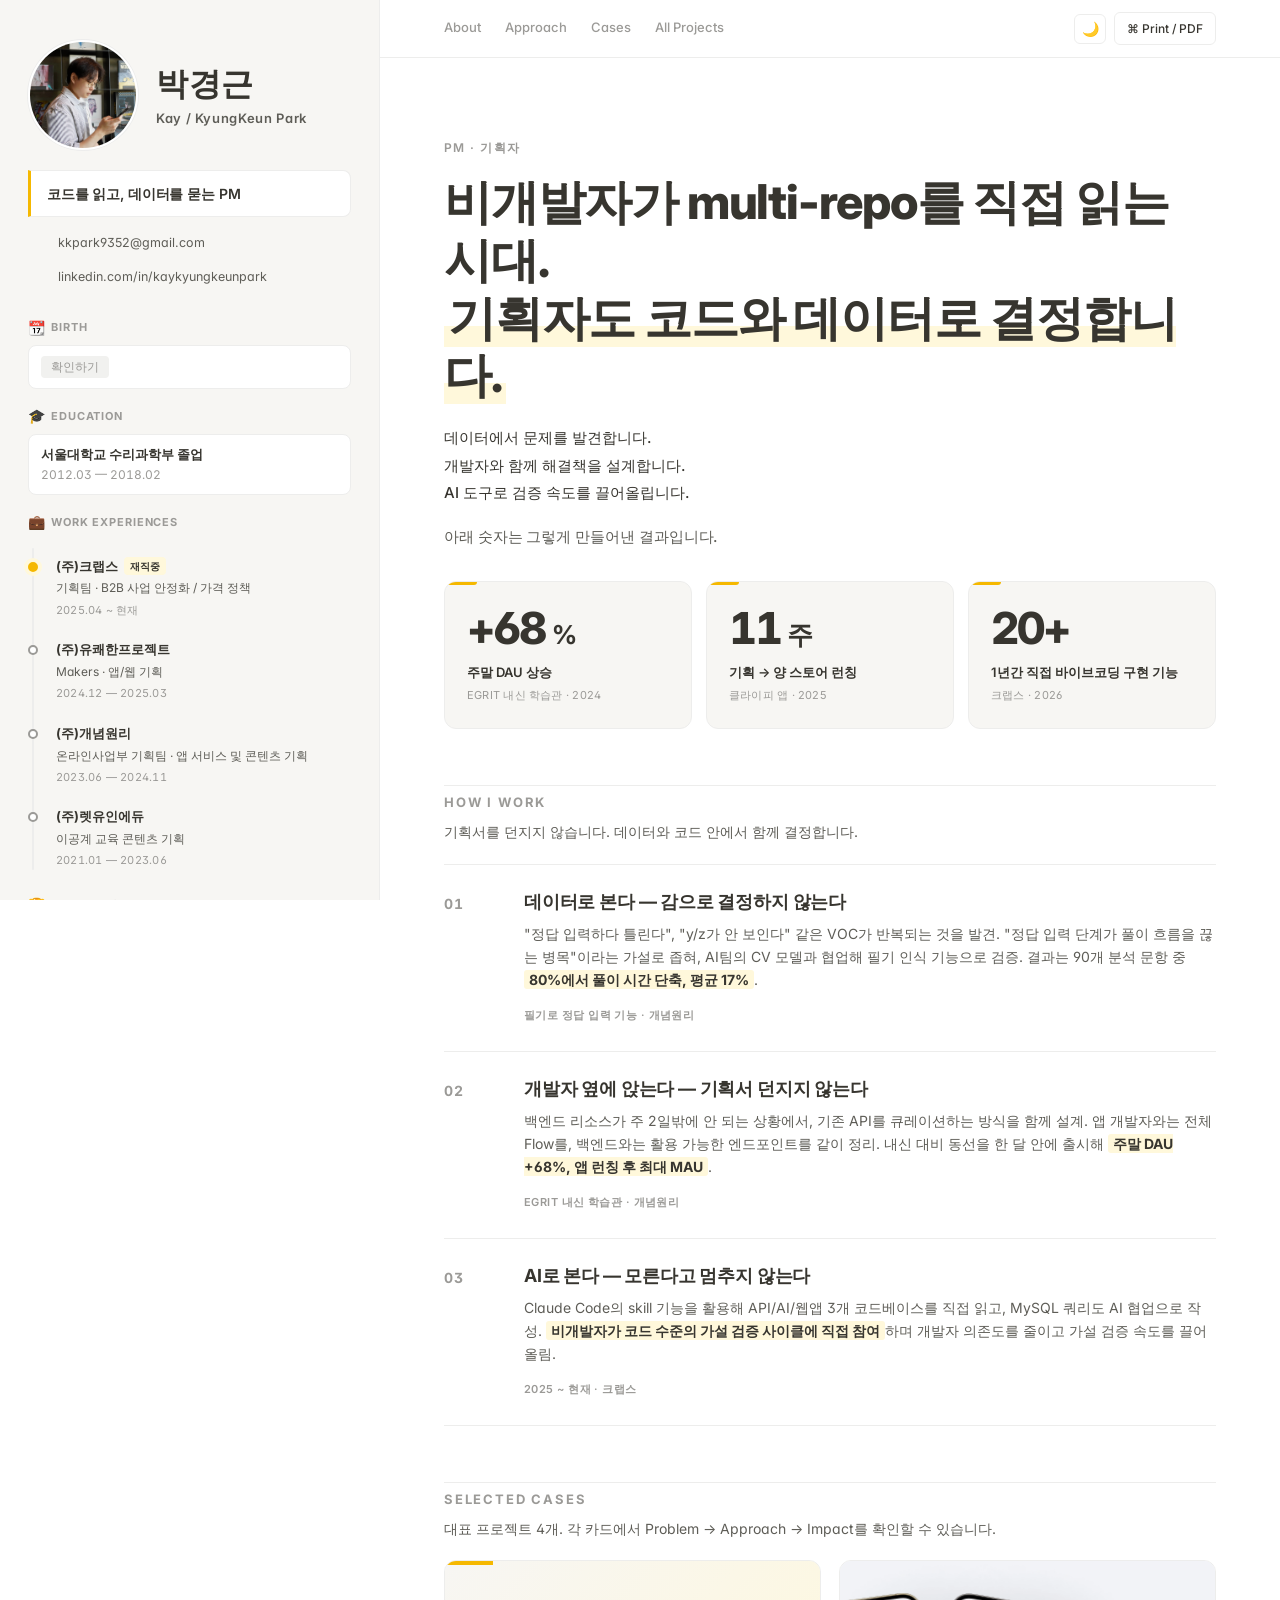
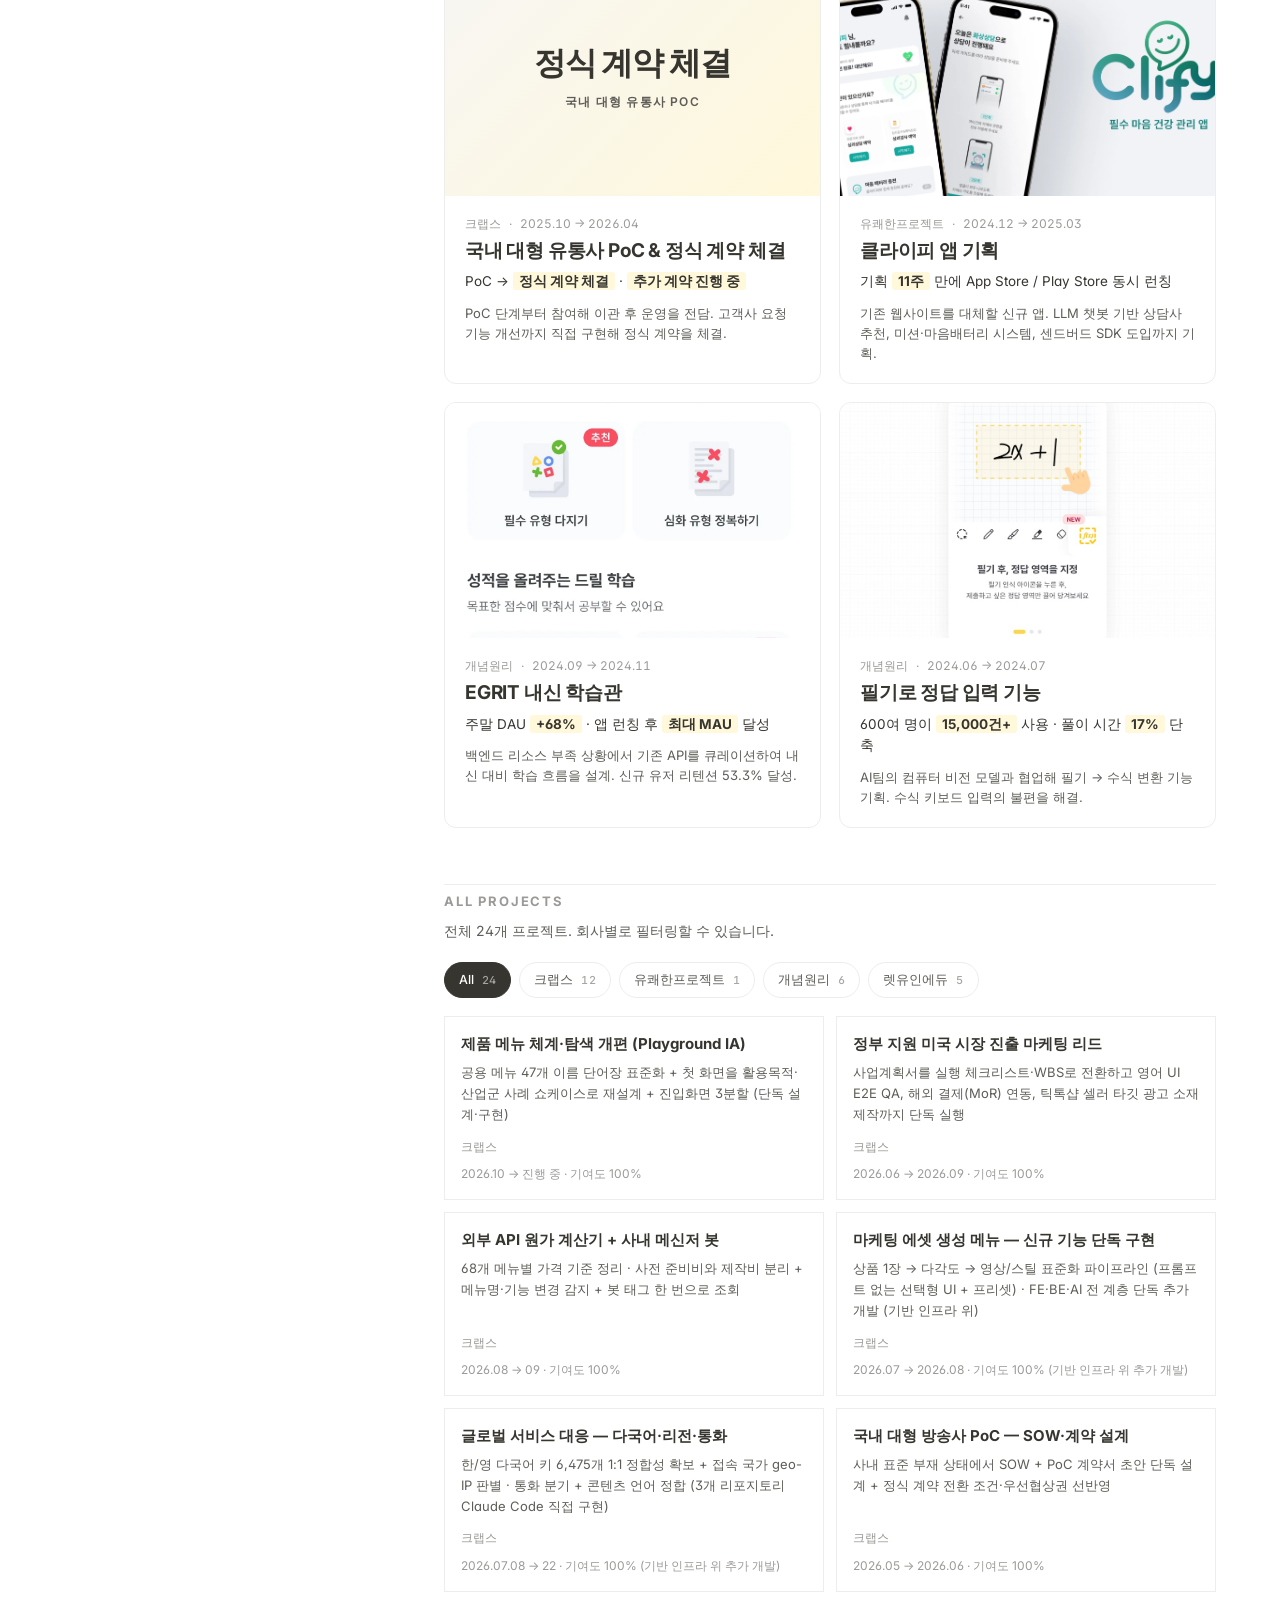
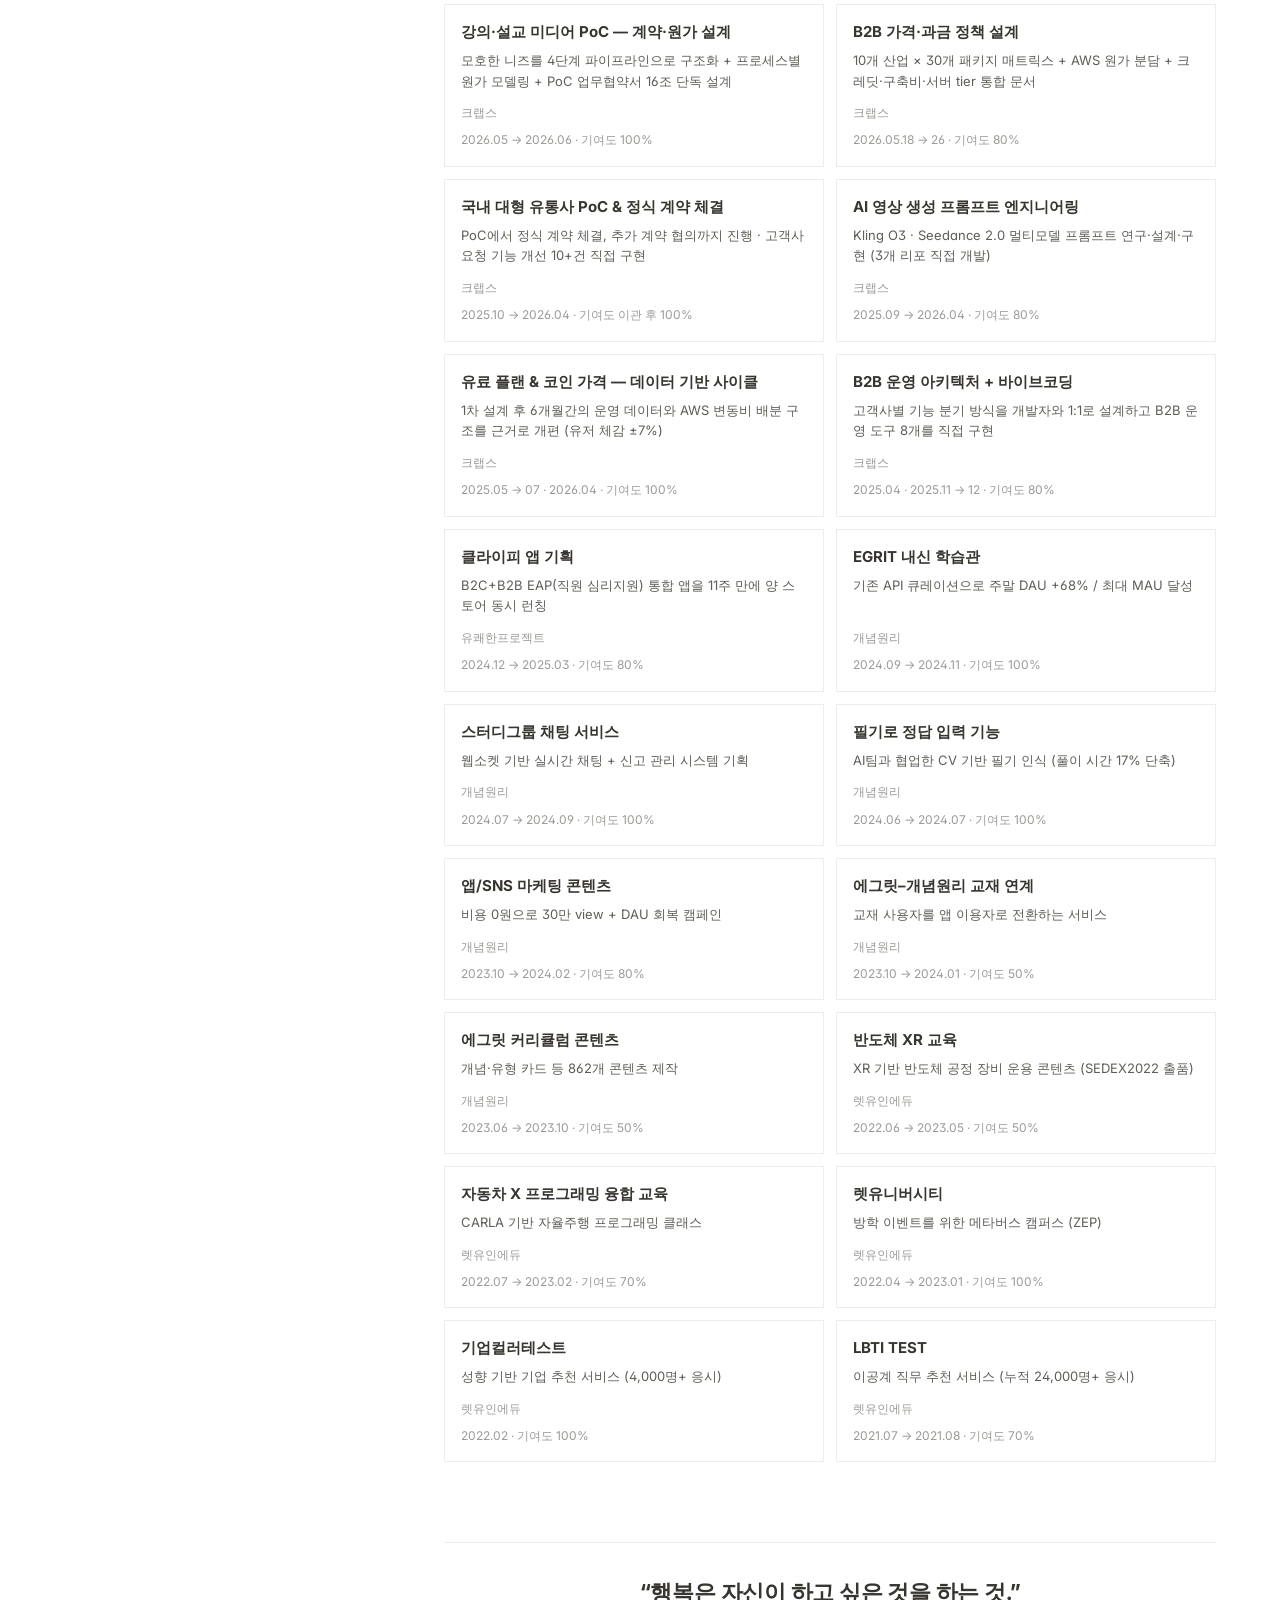
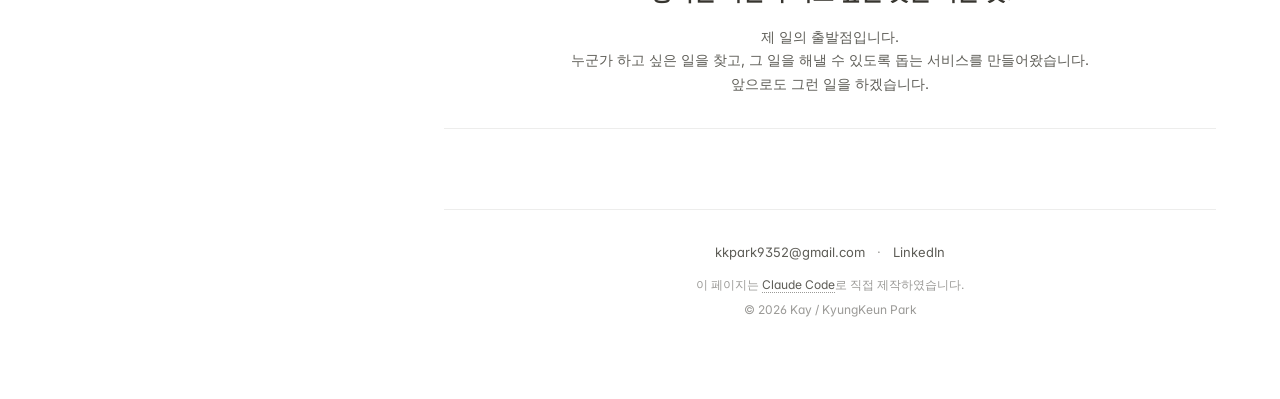
==== index.html @ f387b6b0 "fix(retail-poc): update user manuals count to 5 (add STC and prompt video generation) Co-Authored-By" ====
<!DOCTYPE html>
<html lang="ko">
<head>
  <meta charset="UTF-8">
  <meta name="viewport" content="width=device-width, initial-scale=1.0">
  <link rel="icon" type="image/png" sizes="32x32" href="assets/favicon-32.png">
  <link rel="apple-touch-icon" sizes="180x180" href="assets/favicon-180.png">
  <title>박경근 | Kay / KyungKeun Park</title>
  <meta name="description" content="행복을 기획하는 박경근의 포트폴리오">
  <meta name="robots" content="noindex, nofollow">
  <link rel="stylesheet" href="styles.css">
</head>
<body>
  <div class="layout">
    <aside class="sidebar">
      <div class="sidebar-inner">
        <div class="identity">
          <div class="profile-photo">
            <img src="assets/profile.jpeg" alt="박경근">
          </div>
          <h1 class="title">
            박경근
            <span class="en">Kay / KyungKeun Park</span>
          </h1>
        </div>

        <div class="tagline">코드를 읽고, 데이터를 묻는 PM</div>

        <div class="contact-list">
          <a href="mailto:kkpark9352@gmail.com" class="contact-item">
            <img src="https://api.iconify.design/logos/google-gmail.svg" alt="" class="contact-icon">
            <span>kkpark9352@gmail.com</span>
          </a>
          <a href="https://www.linkedin.com/in/kaykyungkeunpark/" target="_blank" rel="noopener" class="contact-item">
            <img src="https://api.iconify.design/logos/linkedin-icon.svg" alt="" class="contact-icon">
            <span>linkedin.com/in/kaykyungkeunpark</span>
          </a>
        </div>

        <section class="profile-card">
          <div class="profile-card-label"><span class="profile-card-icon">📆</span>Birth</div>
          <div class="profile-card-body">
            <details class="reveal">
              <summary>확인하기</summary>
              <span class="reveal-value">1993.05.02</span>
            </details>
          </div>
        </section>

        <section class="profile-card">
          <div class="profile-card-label"><span class="profile-card-icon">🎓</span>Education</div>
          <div class="profile-card-body">
            <div class="profile-line-main">서울대학교 수리과학부 졸업</div>
            <div class="profile-line-sub">2012.03 — 2018.02</div>
          </div>
        </section>

        <section class="profile-card">
          <div class="profile-card-label"><span class="profile-card-icon">💼</span>Work Experiences</div>
          <ul class="timeline">
            <li class="timeline-item is-current">
              <div class="timeline-company">(주)크랩스 <span class="badge-soft">재직중</span></div>
              <div class="timeline-role">기획팀 · B2B 사업 안정화 / 가격 정책</div>
              <div class="timeline-period">2025.04 ~ 현재</div>
            </li>
            <li class="timeline-item">
              <div class="timeline-company">(주)유쾌한프로젝트</div>
              <div class="timeline-role">Makers · 앱/웹 기획</div>
              <div class="timeline-period">2024.12 — 2025.03</div>
            </li>
            <li class="timeline-item">
              <div class="timeline-company">(주)개념원리</div>
              <div class="timeline-role">온라인사업부 기획팀 · 앱 서비스 및 콘텐츠 기획</div>
              <div class="timeline-period">2023.06 — 2024.11</div>
            </li>
            <li class="timeline-item">
              <div class="timeline-company">(주)렛유인에듀</div>
              <div class="timeline-role">이공계 교육 콘텐츠 기획</div>
              <div class="timeline-period">2021.01 — 2023.06</div>
            </li>
          </ul>
        </section>

        <section class="profile-card" id="key-impact">
          <div class="profile-card-label"><span class="profile-card-icon">🏆</span>Key Impact</div>
          <div class="profile-card-body">
            <div class="impact-item">
              <div class="impact-name">국내 대형 유통사 PoC <span class="impact-period">크랩스 · 2025.10–2026.04</span></div>
              <div class="impact-metric">이관된 PoC를 단독 안정화, <strong>정식 계약 체결</strong></div>
            </div>
            <div class="impact-item">
              <div class="impact-name">클라이피 앱 <span class="impact-period">유쾌한프로젝트 · 2024.12–2025.03</span></div>
              <div class="impact-metric">기획 <strong>11주</strong> 만에 App Store / Play Store 동시 런칭 (LLM 챗봇 기획 포함)</div>
            </div>
            <div class="impact-item">
              <div class="impact-name">EGRIT 내신 학습관 <span class="impact-period">개념원리 · 2024.09–11</span></div>
              <div class="impact-metric">주말 DAU <strong>+68%</strong> · 앱 런칭 후 <strong>최대 MAU</strong> 달성</div>
            </div>
            <div class="impact-item">
              <div class="impact-name">LBTI TEST <span class="impact-period">렛유인에듀 · 2021.07–08</span></div>
              <div class="impact-metric">이공계 직무 추천 알고리즘 설계, 누적 <strong>24,000명+</strong> 응시</div>
            </div>
          </div>
        </section>

        <div class="profile-card-label" id="skills" style="margin-top: 24px;"><span class="profile-card-icon">🛠️</span>Skills</div>

        <div class="abilities-group">
          <div class="abilities-group-title">AI Tools</div>
          <div class="ability-row">
            <div class="ability-name"><span class="ability-logo-pair"><img src="https://cdn.simpleicons.org/claude" class="ability-logo" alt=""><img src="https://api.iconify.design/logos/openai-icon.svg" class="ability-logo" alt=""></span><span>Claude Code<br>Codex</span></div>
            <div class="ability-bar"><div class="ability-bar-fill" style="width: 75%;"></div></div><span class="ability-bar-pct">Proficient</span>
            <div class="ability-desc">프론트·백엔드·AI 3개 리포를 직접 다루며, 20+ 기능을 코드 리뷰 워크플로우로 바이브코딩 구현한 경험. 기획-검토 워크플로우로 개발자와 코드 리뷰 수준의 협업이 가능한 수준</div>
          </div>
        </div>

        <div class="abilities-group">
          <div class="abilities-group-title">Data Analysis</div>
          <div class="ability-row">
            <div class="ability-name"><img src="https://cdn.simpleicons.org/mysql" class="ability-logo" alt="">MySQL</div>
            <div class="ability-bar"><div class="ability-bar-fill" style="width: 75%;"></div></div><span class="ability-bar-pct">Proficient</span>
            <div class="ability-desc">DB 구조를 파악하고 AI 협업을 활용해 join·서브쿼리·집계 등 복잡한 쿼리도 직접 작성하여, 원하는 고객 데이터를 자유롭게 추출하고 가설을 검증할 수 있는 수준 (스키마 설계는 개발자와 협업)</div>
          </div>
          <div class="ability-row">
            <div class="ability-name"><img src="https://api.iconify.design/logos/amplitude-icon.svg" class="ability-logo" alt="">Amplitude</div>
            <div class="ability-bar"><div class="ability-bar-fill" style="width: 75%;"></div></div><span class="ability-bar-pct">Proficient</span>
            <div class="ability-desc">주어진 이벤트 리스트를 활용하여 원하는 데이터를 확인하고, 인사이트를 얻을 수 있는 수준</div>
          </div>
        </div>

        <div class="abilities-group">
          <div class="abilities-group-title">Productivity Tools</div>
          <div class="ability-row">
            <div class="ability-name"><img src="https://api.iconify.design/logos/slack-icon.svg" class="ability-logo" alt="">Slack</div>
            <div class="ability-bar"><div class="ability-bar-fill" style="width: 100%;"></div></div><span class="ability-bar-pct">Expert</span>
            <div class="ability-desc">채널 운영은 물론 n8n을 활용해 자동화 봇을 직접 제작하고, Slack 워크플로와 리스트 기능으로 개발 일정 관리 칸반을 구축해 실제 팀에서 운영한 경험이 있는 수준</div>
          </div>
          <div class="ability-row">
            <div class="ability-name"><img src="https://cdn.simpleicons.org/notion" class="ability-logo" alt="">Notion</div>
            <div class="ability-bar"><div class="ability-bar-fill" style="width: 100%;"></div></div><span class="ability-bar-pct">Expert</span>
            <div class="ability-desc">DB와 속성을 활용하여 업무 히스토리를 정리하고, 프로젝트 진행 시 활용할 수 있는 수준</div>
          </div>
          <div class="ability-row">
            <div class="ability-name"><img src="https://cdn.simpleicons.org/figma" class="ability-logo" alt="">Figma</div>
            <div class="ability-bar"><div class="ability-bar-fill" style="width: 75%;"></div></div><span class="ability-bar-pct">Proficient</span>
            <div class="ability-desc">모바일/웹 사이즈에 맞는 프레임에 오토 레이아웃을 활용하여 각종 에셋을 개발이 가능한 형태로 배치할 수 있는 수준</div>
          </div>
          <div class="ability-row">
            <div class="ability-name"><img src="https://cdn.simpleicons.org/airtable" class="ability-logo" alt="">Airtable</div>
            <div class="ability-bar"><div class="ability-bar-fill" style="width: 50%;"></div></div><span class="ability-bar-pct">Familiar</span>
            <div class="ability-desc">목적에 맞춰 Base와 Table을 생성하고 Link와 Lookup을 적절히 활용하여 협업 대상자에게 적합한 형태의 View를 구성할 수 있는 수준</div>
          </div>
          <div class="ability-row">
            <div class="ability-name"><img src="https://cdn.simpleicons.org/jira" class="ability-logo" alt="">Jira</div>
            <div class="ability-bar"><div class="ability-bar-fill" style="width: 75%;"></div></div><span class="ability-bar-pct">Proficient</span>
            <div class="ability-desc">JQL로 원하는 티켓 리스트와 보드를 구성하고, 우선순위·상태·담당자 관리로 팀 업무 흐름을 운영할 수 있는 수준</div>
          </div>
        </div>

      </div>
    </aside>

    <main class="main">
      <nav class="anchor-nav">
        <div class="anchor-nav-inner">
          <div class="anchor-nav-links">
            <a href="#about">About</a>
            <a href="#approach">Approach</a>
            <a href="#works">Cases</a>
            <a href="#all-projects">All Projects</a>
          </div>
          <div class="anchor-nav-actions">
            <button class="icon-button" id="theme-toggle" type="button" aria-label="다크모드 토글" title="테마 전환">
              <span class="theme-icon-light" aria-hidden="true">🌙</span>
              <span class="theme-icon-dark" aria-hidden="true">☀️</span>
            </button>
            <button class="pdf-button" id="pdf-trigger" type="button">
              <span aria-hidden="true">⌘</span> Print / PDF
            </button>
          </div>
        </div>
      </nav>
      <div class="container">

    <section id="about" class="hero">
      <div class="hero-eyebrow">PM · 기획자</div>
      <h1 class="hero-headline">
        비개발자가 multi-repo를 직접 읽는 시대.<br>
        <span class="hero-headline-accent">기획자도 코드와 데이터로 결정합니다.</span>
      </h1>
      <p class="hero-bio">
        데이터에서 문제를 발견합니다.<br>
        개발자와 함께 해결책을 설계합니다.<br>
        AI 도구로 검증 속도를 끌어올립니다.
      </p>
      <p class="hero-bio-coda">
        아래 숫자는 그렇게 만들어낸 결과입니다.
      </p>
    </section>

    <section class="impact-numbers">
      <div class="impact-num-card">
        <div class="impact-num">+68<span class="impact-num-unit">%</span></div>
        <div class="impact-num-label">주말 DAU 상승</div>
        <div class="impact-num-context">EGRIT 내신 학습관 · 2024</div>
      </div>
      <div class="impact-num-card">
        <div class="impact-num">11<span class="impact-num-unit">주</span></div>
        <div class="impact-num-label">기획 → 양 스토어 런칭</div>
        <div class="impact-num-context">클라이피 앱 · 2025</div>
      </div>
      <div class="impact-num-card">
        <div class="impact-num">20+</div>
        <div class="impact-num-label">1년간 직접 바이브코딩 구현 기능</div>
        <div class="impact-num-context">크랩스 · 2026</div>
      </div>
    </section>

    <h2 id="approach" class="section-title">How I Work</h2>
    <p class="section-lede">기획서를 던지지 않습니다. 데이터와 코드 안에서 함께 결정합니다.</p>

    <div class="principles">
      <article class="principle">
        <div class="principle-num">01</div>
        <div class="principle-body">
          <h3 class="principle-title">데이터로 본다 — 감으로 결정하지 않는다</h3>
          <p class="principle-desc">
            "정답 입력하다 틀린다", "y/z가 안 보인다" 같은 VOC가 반복되는 것을 발견.
            "정답 입력 단계가 풀이 흐름을 끊는 병목"이라는 가설로 좁혀, AI팀의 CV 모델과 협업해 필기 인식 기능으로 검증.
            결과는 90개 분석 문항 중 <strong>80%에서 풀이 시간 단축, 평균 17%</strong>.
          </p>
          <div class="principle-tag">필기로 정답 입력 기능 · 개념원리</div>
        </div>
      </article>

      <article class="principle">
        <div class="principle-num">02</div>
        <div class="principle-body">
          <h3 class="principle-title">개발자 옆에 앉는다 — 기획서 던지지 않는다</h3>
          <p class="principle-desc">
            백엔드 리소스가 주 2일밖에 안 되는 상황에서, 기존 API를 큐레이션하는 방식을 함께 설계.
            앱 개발자와는 전체 Flow를, 백엔드와는 활용 가능한 엔드포인트를 같이 정리.
            내신 대비 동선을 한 달 안에 출시해 <strong>주말 DAU +68%, 앱 런칭 후 최대 MAU</strong>.
          </p>
          <div class="principle-tag">EGRIT 내신 학습관 · 개념원리</div>
        </div>
      </article>

      <article class="principle">
        <div class="principle-num">03</div>
        <div class="principle-body">
          <h3 class="principle-title">AI로 본다 — 모른다고 멈추지 않는다</h3>
          <p class="principle-desc">
            Claude Code의 skill 기능을 활용해 API/AI/웹앱 3개 코드베이스를 직접 읽고,
            MySQL 쿼리도 AI 협업으로 작성.
            <strong>비개발자가 코드 수준의 가설 검증 사이클에 직접 참여</strong>하며 개발자 의존도를 줄이고 가설 검증 속도를 끌어올림.
          </p>
          <div class="principle-tag">2025 ~ 현재 · 크랩스</div>
        </div>
      </article>
    </div>

    <h2 id="works" class="section-title">Selected Cases</h2>
    <p class="section-lede">대표 프로젝트 4개. 각 카드에서 Problem → Approach → Impact를 확인할 수 있습니다.</p>

    <div class="featured-works">

      <a href="#case=retail-poc" class="featured-work" data-case="retail-poc">
        <div class="featured-thumb featured-thumb-text">
          <div class="featured-thumb-big">정식 계약 체결</div>
          <div class="featured-thumb-small">국내 대형 유통사 PoC</div>
        </div>
        <div class="featured-meta">
          <div class="featured-tags">
            <span>크랩스</span>
            <span class="dot-sep">·</span>
            <span>2025.10 → 2026.04</span>
          </div>
          <div class="featured-title">국내 대형 유통사 PoC & 정식 계약 체결</div>
          <div class="featured-impact">PoC → <strong>정식 계약 체결</strong> · <strong>추가 계약 진행 중</strong></div>
          <div class="featured-desc">PoC 단계부터 참여해 이관 후 운영을 전담. 고객사 요청 기능 개선까지 직접 구현해 정식 계약을 체결.</div>
        </div>
      </a>

      <a href="works/clify.html" class="featured-work" data-case="clify">
        <div class="featured-thumb">
          <img src="assets/works/clify/cover.webp" alt="클라이피 앱">
        </div>
        <div class="featured-meta">
          <div class="featured-tags">
            <span class="company-dot tag-ukpj"></span>
            <span>유쾌한프로젝트</span>
            <span class="dot-sep">·</span>
            <span>2024.12 → 2025.03</span>
          </div>
          <div class="featured-title">클라이피 앱 기획</div>
          <div class="featured-impact">기획 <strong>11주</strong> 만에 App Store / Play Store 동시 런칭</div>
          <div class="featured-desc">기존 웹사이트를 대체할 신규 앱. LLM 챗봇 기반 상담사 추천, 미션·마음배터리 시스템, 센드버드 SDK 도입까지 기획.</div>
        </div>
      </a>

      <a href="works/naesin.html" class="featured-work" data-case="naesin">
        <div class="featured-thumb">
          <img src="assets/works/naesin/cover.webp" alt="내신 학습관">
        </div>
        <div class="featured-meta">
          <div class="featured-tags">
            <span class="company-dot tag-gnwl"></span>
            <span>개념원리</span>
            <span class="dot-sep">·</span>
            <span>2024.09 → 2024.11</span>
          </div>
          <div class="featured-title">EGRIT 내신 학습관</div>
          <div class="featured-impact">주말 DAU <strong>+68%</strong> · 앱 런칭 후 <strong>최대 MAU</strong> 달성</div>
          <div class="featured-desc">백엔드 리소스 부족 상황에서 기존 API를 큐레이션하여 내신 대비 학습 흐름을 설계. 신규 유저 리텐션 53.3% 달성.</div>
        </div>
      </a>

      <a href="works/handwriting.html" class="featured-work" data-case="handwriting">
        <div class="featured-thumb">
          <img src="assets/works/handwriting/result1.jpeg" alt="필기 정답 입력">
        </div>
        <div class="featured-meta">
          <div class="featured-tags">
            <span class="company-dot tag-gnwl"></span>
            <span>개념원리</span>
            <span class="dot-sep">·</span>
            <span>2024.06 → 2024.07</span>
          </div>
          <div class="featured-title">필기로 정답 입력 기능</div>
          <div class="featured-impact">600여 명이 <strong>15,000건+</strong> 사용 · 풀이 시간 <strong>17%</strong> 단축</div>
          <div class="featured-desc">AI팀의 컴퓨터 비전 모델과 협업해 필기 → 수식 변환 기능 기획. 수식 키보드 입력의 불편을 해결.</div>
        </div>
      </a>

    </div>

    <h2 id="all-projects" class="section-title">All Projects</h2>
    <p class="section-lede">전체 24개 프로젝트. 회사별로 필터링할 수 있습니다.</p>

    <div class="filter-chips" id="filter-chips">
      <button class="filter-chip is-active" data-filter="all" type="button">All <span class="filter-count">24</span></button>
      <button class="filter-chip" data-filter="crabs" type="button">크랩스 <span class="filter-count">12</span></button>
      <button class="filter-chip" data-filter="ukpj" type="button">유쾌한프로젝트 <span class="filter-count">1</span></button>
      <button class="filter-chip" data-filter="gnwl" type="button">개념원리 <span class="filter-count">6</span></button>
      <button class="filter-chip" data-filter="letuin" type="button">렛유인에듀 <span class="filter-count">5</span></button>
    </div>

    <div class="works-grid" id="all-projects-grid">

      <a href="#case=retail-poc" class="work-card" data-case="retail-poc" data-company="crabs">
        <div class="work-title">국내 대형 유통사 PoC & 정식 계약 체결</div>
        <div class="work-desc">PoC에서 정식 계약 체결, 추가 계약 협의까지 진행 · 고객사 요청 기능 개선 10+건 직접 구현</div>
        <div class="work-tags">
          <span class="tag tag-crabs">크랩스</span>
        </div>
        <div class="work-period">2025.10 → 2026.04 · 기여도 이관 후 100%</div>
      </a>

      <a href="#case=coin" class="work-card" data-case="coin" data-company="crabs">
        <div class="work-title">유료 플랜 & 코인 가격 — 데이터 기반 사이클</div>
        <div class="work-desc">1차 설계 후 6개월간의 운영 데이터와 AWS 변동비 배분 구조를 근거로 개편 (유저 체감 ±7%)</div>
        <div class="work-tags">
          <span class="tag tag-crabs">크랩스</span>
        </div>
        <div class="work-period">2025.05 → 07 · 2026.04 · 기여도 100%</div>
      </a>

      <a href="works/clify.html" class="work-card" data-case="clify" data-company="ukpj">
        <div class="work-title">클라이피 앱 기획</div>
        <div class="work-desc">B2C+B2B EAP(직원 심리지원) 통합 앱을 11주 만에 양 스토어 동시 런칭</div>
        <div class="work-tags">
          <span class="tag tag-ukpj">유쾌한프로젝트</span>
        </div>
        <div class="work-period">2024.12 → 2025.03 · 기여도 80%</div>
      </a>

      <a href="#case=prompt-eng" class="work-card" data-case="prompt-eng" data-company="crabs">
        <div class="work-title">AI 영상 생성 프롬프트 엔지니어링</div>
        <div class="work-desc">Kling O3 · Seedance 2.0 멀티모델 프롬프트 연구·설계·구현 (3개 리포 직접 개발)</div>
        <div class="work-tags">
          <span class="tag tag-crabs">크랩스</span>
        </div>
        <div class="work-period">2025.09 → 2026.04 · 기여도 80%</div>
      </a>

      <a href="#case=b2b-arch" class="work-card" data-case="b2b-arch" data-company="crabs">
        <div class="work-title">B2B 운영 아키텍처 + 바이브코딩</div>
        <div class="work-desc">고객사별 기능 분기 방식을 개발자와 1:1로 설계하고 B2B 운영 도구 8개를 직접 구현</div>
        <div class="work-tags">
          <span class="tag tag-crabs">크랩스</span>
        </div>
        <div class="work-period">2025.04 · 2025.11 → 12 · 기여도 80%</div>
      </a>

      <a href="#case=b2b-pricing" class="work-card" data-case="b2b-pricing" data-company="crabs">
        <div class="work-title">B2B 가격·과금 정책 설계</div>
        <div class="work-desc">10개 산업 × 30개 패키지 매트릭스 + AWS 원가 분담 + 크레딧·구축비·서버 tier 통합 문서</div>
        <div class="work-tags">
          <span class="tag tag-crabs">크랩스</span>
        </div>
        <div class="work-period">2026.05.18 → 26 · 기여도 80%</div>
      </a>

      <a href="#case=api-cost-bot" class="work-card" data-case="api-cost-bot" data-company="crabs">
        <div class="work-title">외부 API 원가 계산기 + 사내 메신저 봇</div>
        <div class="work-desc">68개 메뉴별 가격 기준 정리 · 사전 준비비와 제작비 분리 + 메뉴명·기능 변경 감지 + 봇 태그 한 번으로 조회</div>
        <div class="work-tags">
          <span class="tag tag-crabs">크랩스</span>
        </div>
        <div class="work-period">2026.08 → 09 · 기여도 100%</div>
      </a>

      <a href="#case=global-locale" class="work-card" data-case="global-locale" data-company="crabs">
        <div class="work-title">글로벌 서비스 대응 — 다국어·리전·통화</div>
        <div class="work-desc">한/영 다국어 키 6,475개 1:1 정합성 확보 + 접속 국가 geo-IP 판별 · 통화 분기 + 콘텐츠 언어 정합 (3개 리포지토리 Claude Code 직접 구현)</div>
        <div class="work-tags">
          <span class="tag tag-crabs">크랩스</span>
        </div>
        <div class="work-period">2026.07.08 → 22 · 기여도 100% (기반 인프라 위 추가 개발)</div>
      </a>

      <a href="#case=us-gtm" class="work-card" data-case="us-gtm" data-company="crabs">
        <div class="work-title">정부 지원 미국 시장 진출 마케팅 리드</div>
        <div class="work-desc">사업계획서를 실행 체크리스트·WBS로 전환하고 영어 UI E2E QA, 해외 결제(MoR) 연동, 틱톡샵 셀러 타깃 광고 소재 제작까지 단독 실행</div>
        <div class="work-tags">
          <span class="tag tag-crabs">크랩스</span>
        </div>
        <div class="work-period">2026.06 → 2026.09 · 기여도 100%</div>
      </a>

      <a href="#case=marketing-asset" class="work-card" data-case="marketing-asset" data-company="crabs">
        <div class="work-title">마케팅 에셋 생성 메뉴 — 신규 기능 단독 구현</div>
        <div class="work-desc">상품 1장 → 다각도 → 영상/스틸 표준화 파이프라인 (프롬프트 없는 선택형 UI + 프리셋) · FE·BE·AI 전 계층 단독 추가 개발 (기반 인프라 위)</div>
        <div class="work-tags">
          <span class="tag tag-crabs">크랩스</span>
        </div>
        <div class="work-period">2026.07 → 2026.08 · 기여도 100% (기반 인프라 위 추가 개발)</div>
      </a>

      <a href="#case=playground-ia" class="work-card" data-case="playground-ia" data-company="crabs">
        <div class="work-title">제품 메뉴 체계·탐색 개편 (Playground IA)</div>
        <div class="work-desc">공용 메뉴 47개 이름 단어장 표준화 + 첫 화면을 활용목적·산업군 사례 쇼케이스로 재설계 + 진입화면 3분할 (단독 설계·구현)</div>
        <div class="work-tags">
          <span class="tag tag-crabs">크랩스</span>
        </div>
        <div class="work-period">2026.10 → 진행 중 · 기여도 100%</div>
      </a>

      <a href="#case=broadcaster-poc" class="work-card" data-case="broadcaster-poc" data-company="crabs">
        <div class="work-title">국내 대형 방송사 PoC — SOW·계약 설계</div>
        <div class="work-desc">사내 표준 부재 상태에서 SOW + PoC 계약서 초안 단독 설계 + 정식 계약 전환 조건·우선협상권 선반영</div>
        <div class="work-tags">
          <span class="tag tag-crabs">크랩스</span>
        </div>
        <div class="work-period">2026.05 → 2026.06 · 기여도 100%</div>
      </a>

      <a href="#case=sermon-media-poc" class="work-card" data-case="sermon-media-poc" data-company="crabs">
        <div class="work-title">강의·설교 미디어 PoC — 계약·원가 설계</div>
        <div class="work-desc">모호한 니즈를 4단계 파이프라인으로 구조화 + 프로세스별 원가 모델링 + PoC 업무협약서 16조 단독 설계</div>
        <div class="work-tags">
          <span class="tag tag-crabs">크랩스</span>
        </div>
        <div class="work-period">2026.05 → 2026.06 · 기여도 100%</div>
      </a>

      <a href="works/naesin.html" class="work-card" data-case="naesin" data-company="gnwl">
        <div class="work-title">EGRIT 내신 학습관</div>
        <div class="work-desc">기존 API 큐레이션으로 주말 DAU +68% / 최대 MAU 달성</div>
        <div class="work-tags">
          <span class="tag tag-gnwl">개념원리</span>
        </div>
        <div class="work-period">2024.09 → 2024.11 · 기여도 100%</div>
      </a>

      <a href="works/study-chat.html" class="work-card" data-case="study-chat" data-company="gnwl">
        <div class="work-title">스터디그룹 채팅 서비스</div>
        <div class="work-desc">웹소켓 기반 실시간 채팅 + 신고 관리 시스템 기획</div>
        <div class="work-tags">
          <span class="tag tag-gnwl">개념원리</span>
        </div>
        <div class="work-period">2024.07 → 2024.09 · 기여도 100%</div>
      </a>

      <a href="works/handwriting.html" class="work-card" data-case="handwriting" data-company="gnwl">
        <div class="work-title">필기로 정답 입력 기능</div>
        <div class="work-desc">AI팀과 협업한 CV 기반 필기 인식 (풀이 시간 17% 단축)</div>
        <div class="work-tags">
          <span class="tag tag-gnwl">개념원리</span>
        </div>
        <div class="work-period">2024.06 → 2024.07 · 기여도 100%</div>
      </a>

      <a href="works/sns-marketing.html" class="work-card" data-case="sns-marketing" data-company="gnwl">
        <div class="work-title">앱/SNS 마케팅 콘텐츠</div>
        <div class="work-desc">비용 0원으로 30만 view + DAU 회복 캠페인</div>
        <div class="work-tags">
          <span class="tag tag-gnwl">개념원리</span>
        </div>
        <div class="work-period">2023.10 → 2024.02 · 기여도 80%</div>
      </a>

      <a href="works/textbook.html" class="work-card" data-case="textbook" data-company="gnwl">
        <div class="work-title">에그릿–개념원리 교재 연계</div>
        <div class="work-desc">교재 사용자를 앱 이용자로 전환하는 서비스</div>
        <div class="work-tags">
          <span class="tag tag-gnwl">개념원리</span>
        </div>
        <div class="work-period">2023.10 → 2024.01 · 기여도 50%</div>
      </a>

      <a href="works/curriculum.html" class="work-card" data-case="curriculum" data-company="gnwl">
        <div class="work-title">에그릿 커리큘럼 콘텐츠</div>
        <div class="work-desc">개념·유형 카드 등 862개 콘텐츠 제작</div>
        <div class="work-tags">
          <span class="tag tag-gnwl">개념원리</span>
        </div>
        <div class="work-period">2023.06 → 2023.10 · 기여도 50%</div>
      </a>

      <a href="works/xr.html" class="work-card" data-case="xr" data-company="letuin">
        <div class="work-title">반도체 XR 교육</div>
        <div class="work-desc">XR 기반 반도체 공정 장비 운용 콘텐츠 (SEDEX2022 출품)</div>
        <div class="work-tags">
          <span class="tag tag-letuin">렛유인에듀</span>
        </div>
        <div class="work-period">2022.06 → 2023.05 · 기여도 50%</div>
      </a>

      <a href="works/carla.html" class="work-card" data-case="carla" data-company="letuin">
        <div class="work-title">자동차 X 프로그래밍 융합 교육</div>
        <div class="work-desc">CARLA 기반 자율주행 프로그래밍 클래스</div>
        <div class="work-tags">
          <span class="tag tag-letuin">렛유인에듀</span>
        </div>
        <div class="work-period">2022.07 → 2023.02 · 기여도 70%</div>
      </a>

      <a href="works/letuniversity.html" class="work-card" data-case="letuniversity" data-company="letuin">
        <div class="work-title">렛유니버시티</div>
        <div class="work-desc">방학 이벤트를 위한 메타버스 캠퍼스 (ZEP)</div>
        <div class="work-tags">
          <span class="tag tag-letuin">렛유인에듀</span>
        </div>
        <div class="work-period">2022.04 → 2023.01 · 기여도 100%</div>
      </a>

      <a href="works/company-color.html" class="work-card" data-case="company-color" data-company="letuin">
        <div class="work-title">기업컬러테스트</div>
        <div class="work-desc">성향 기반 기업 추천 서비스 (4,000명+ 응시)</div>
        <div class="work-tags">
          <span class="tag tag-letuin">렛유인에듀</span>
        </div>
        <div class="work-period">2022.02 · 기여도 100%</div>
      </a>

      <a href="works/lbti.html" class="work-card" data-case="lbti" data-company="letuin">
        <div class="work-title">LBTI TEST</div>
        <div class="work-desc">이공계 직무 추천 서비스 (누적 24,000명+ 응시)</div>
        <div class="work-tags">
          <span class="tag tag-letuin">렛유인에듀</span>
        </div>
        <div class="work-period">2021.07 → 2021.08 · 기여도 70%</div>
      </a>

    </div>

    <section id="philosophy" class="manifesto">
      <div class="manifesto-quote">
        “행복은 자신이 하고 싶은 것을 하는 것.”
      </div>
      <p class="manifesto-text">
        제 일의 출발점입니다.<br>
        누군가 하고 싶은 일을 찾고, 그 일을 해낼 수 있도록 돕는 서비스를 만들어왔습니다.<br>
        앞으로도 그런 일을 하겠습니다.
      </p>
    </section>

    <footer>
      <div class="footer-cta">
        <a href="mailto:kkpark9352@gmail.com">kkpark9352@gmail.com</a>
        <span class="footer-sep">·</span>
        <a href="https://www.linkedin.com/in/kaykyungkeunpark/" target="_blank" rel="noopener">LinkedIn</a>
      </div>
      <div class="footer-built">
        이 페이지는 <a href="https://claude.com/product/claude-code" target="_blank" rel="noopener">Claude Code</a>로 직접 제작하였습니다.
      </div>
      <div class="footer-copy">© 2026 Kay / KyungKeun Park</div>
    </footer>

      </div>
    </main>
  </div>

  <!-- Case Modal -->
  <div class="case-modal" id="case-modal" hidden aria-hidden="true">
    <div class="case-modal-overlay" data-close></div>
    <aside class="case-modal-panel" role="dialog" aria-modal="true" aria-labelledby="case-modal-title">
      <button class="case-modal-close" data-close type="button" aria-label="닫기">✕</button>
      <div class="case-modal-content" id="case-modal-content"></div>
    </aside>
  </div>

  <!-- Lightbox (이미지 확대) -->
  <div class="lightbox" id="lightbox" hidden aria-hidden="true">
    <div class="lightbox-overlay" data-close></div>
    <button class="lightbox-close" data-close type="button" aria-label="닫기">✕</button>
    <button class="lightbox-nav prev" data-lightbox-prev type="button" aria-label="이전 이미지">‹</button>
    <button class="lightbox-nav next" data-lightbox-next type="button" aria-label="다음 이미지">›</button>
    <figure class="lightbox-content">
      <img class="lightbox-img" alt="">
      <figcaption class="lightbox-caption"></figcaption>
      <div class="lightbox-counter"></div>
    </figure>
  </div>

  <!-- PDF Mode Modal -->
  <div class="pdf-modal" id="pdf-modal" hidden aria-hidden="true">
    <div class="pdf-modal-overlay" data-close></div>
    <div class="pdf-modal-panel" role="dialog" aria-modal="true" aria-labelledby="pdf-modal-title">
      <button class="pdf-modal-close" data-close type="button" aria-label="닫기">✕</button>
      <h3 class="pdf-modal-title" id="pdf-modal-title">PDF 출력</h3>
      <p class="pdf-modal-desc">어떤 버전으로 출력할까요?</p>
      <div class="pdf-modal-options">
        <button class="pdf-modal-option" data-pdf-mode="resume" type="button">
          <div class="pdf-modal-option-title">간단 버전</div>
          <div class="pdf-modal-option-desc">핵심 이력 + 대표 케이스 4건 (약 2~3 페이지)</div>
          <div class="pdf-modal-option-hint">ATS · 메일 첨부용</div>
        </button>
        <button class="pdf-modal-option" data-pdf-mode="full" type="button">
          <div class="pdf-modal-option-title">완전 버전</div>
          <div class="pdf-modal-option-desc">모든 프로젝트 + 디테일 (긴 페이지)</div>
          <div class="pdf-modal-option-hint">서면 검토용</div>
        </button>
      </div>
    </div>
  </div>

  <script>
    // Dark mode toggle with localStorage + system preference fallback
    (function() {
      const KEY = 'kp-theme';
      const stored = localStorage.getItem(KEY);
      const prefersDark = window.matchMedia('(prefers-color-scheme: dark)').matches;
      const initial = stored || (prefersDark ? 'dark' : 'light');
      document.documentElement.setAttribute('data-theme', initial);

      const btn = document.getElementById('theme-toggle');
      if (btn) {
        btn.addEventListener('click', () => {
          const cur = document.documentElement.getAttribute('data-theme');
          const next = cur === 'dark' ? 'light' : 'dark';
          document.documentElement.setAttribute('data-theme', next);
          localStorage.setItem(KEY, next);
        });
      }
    })();

    // Case modal — Selected Cases 슬라이드 패널
    (function() {
      const cases = {
        clify: {
          company: '유쾌한프로젝트', companyClass: 'tag-ukpj',
          period: '2024.12 → 2025.03', contribution: '80%',
          title: '클라이피 앱 기획',
          summary: '기존 웹사이트를 통째로 대체할 B2C+B2B EAP(직원 심리지원) 통합 앱을 11주 만에 양 스토어에 런칭.',
          hero: 'assets/works/clify/cover.webp',
          metrics: [
            { num: '11', unit: '주', label: '기획 → 양 스토어 런칭' },
            { num: 'B2C+B2B', unit: '', label: 'EAP 통합 앱' }
          ],
          problem: [
            '입사 시점까지 구매가 한 건도 없던 기존 웹사이트',
            '상담사가 카카오톡·줌·개인 계정으로 분산된 상담 시스템',
            '외주 계약 종료와 담당자 퇴사로 인수인계 자료가 거의 없음'
          ],
          decisions: [
            { title: '기존 자원 활용 포기, 처음부터 다시 설계', detail: '기존 자원 재활용보다 새로 설계하는 편이 11주 일정 내에 더 빠르다고 판단' },
            { title: 'LLM·Sendbird 도입은 비용 시뮬레이션부터', detail: '처음 도입하는 영역은 운영 비용을 먼저 따져 결정' },
            { title: '기능정의서를 동작 단위로 작성', detail: '기능마다 ID를 붙여 개발자가 바로 구현하고 진행률을 추적할 수 있게 함' }
          ],
          features: [
            { title: 'LLM 상담사 추천', desc: '고민 입력 → 주제 도출 → 매칭', detail: '여러 모델의 입출력 토큰 비용을 시뮬레이션한 뒤 OpenAI LLM 채택. 프롬프트 엔지니어링과 파인튜닝으로 상담 도메인에 맞춤.' },
            { title: '미션 + 마음배터리', desc: '튜토리얼을 미션화한 리텐션 장치', detail: '5단계 미션을 30초짜리부터 50분짜리까지 차례로 배치해 메인 기능(심리검사·상담)까지 자연스럽게 들어오게 함. 완료하면 마음배터리로 계속 동기 부여.' },
            { title: '센드버드 SDK', desc: '채팅·음성·화상 통합 솔루션', detail: '여러 솔루션을 비교한 뒤 통합 SDK 채택. 흩어져 있던 상담사 계정 운영 부담을 없애고 사용 매뉴얼을 직접 만들어 배포.' },
            { title: '외부 API 연동', desc: '본인인증 · 결제 · 알림톡', detail: '본인인증 · 결제 · 알림톡 각 영역의 솔루션을 비용과 안정성을 비교해 선정. 개발 일정과 운영 정책을 미리 문서로 정리.' },
            { title: 'QA 자동 워크플로', desc: 'Notion 티켓 + Slack 알림 자동화', detail: '기능 ID 단위 QA 시트 → 버그 발견 시 클릭 한 번으로 Notion 티켓 자동 생성 + 프로젝트 Slack 채널 알림. 티켓 상태가 시트에 실시간 반영.' }
          ],
          screens: [
            { src: 'assets/works/clify/cover.webp', caption: '클라이피 앱 커버' },
            { src: 'assets/works/clify/flow-home.png', caption: '홈 탭 Flow (Figjam)' },
            { src: 'assets/works/clify/flow-signin.png', caption: '가입/로그인 Flow (Figjam)' },
            { src: 'assets/works/clify/flow-booking.png', caption: '상담 예약 Flow' },
            { src: 'assets/works/clify/flow-mypage.png', caption: '마이페이지 Flow' }
          ],
          impact: [
            '11주 만에 App Store / Play Store 동시 런칭 (2025.03.10)',
            '기존 웹사이트 100% 대체'
          ],
          reflection: '"기능정의서를 개발자가 바로 구현할 수 있는 동작 단위까지 쓴 것이 11주 만의 양 스토어 동시 런칭에 결정적이었다."'
        },
        naesin: {
          company: '개념원리', companyClass: 'tag-gnwl',
          period: '2024.09 → 2024.11', contribution: '100%',
          title: 'EGRIT 내신 학습관',
          summary: '백엔드 개발자 1명이 주 2일만 투입 가능한 상황에서, 신규 기능 없이 기존 API만 조합해 내신 대비 학습 동선을 설계.',
          hero: 'assets/works/naesin/cover.webp',
          metrics: [
            { num: '+68', unit: '%', label: '주말 DAU 상승' },
            { num: '+117.9', unit: '%', label: '주말 가입자' },
            { num: '53.3', unit: '%', label: '신규 유저 리텐션' }
          ],
          problem: [
            '중간고사 신규 유저 D1 리텐션 43.5% — 기존 유저(53.5%) 대비 10%p 낮음',
            '"내신 대비"라는 진입 목적을 해결할 기능 자체가 없음',
            '백엔드 1명이 주 2일만 가능해 신규 기능을 만들 시간이 없음'
          ],
          decisions: [
            { title: '신규 기능 0, 기존 API 큐레이션 전략', detail: '신규 기능을 만들지 않기로 결정해 리소스 제약을 해결' },
            { title: '시험범위 필터 세분화만 BE에 추가', detail: '백엔드 변경은 이것 하나로 한정' },
            { title: '앱 개발자·디자이너 투입 극대화', detail: '백엔드 작업을 프론트·디자인 쪽으로 옮김' }
          ],
          features: [
            { title: '내신 학습관 진입 버튼', desc: '메인 동선 신규 진입점', detail: '메인 화면 상단에 시험 시즌에만 켜지는 토글로 배치. 평상시에는 노출하지 않음.' },
            { title: '첫 사용자 온보딩', desc: '학습 흐름 한눈에 가이드', detail: '시험범위 입력 → 학습 메뉴 추천까지 3단계 인터랙션. 한 번 본 유저는 다시 안 뜨도록 정책 설계.' },
            { title: '세분화된 시험범위 필터', desc: '학교별 시험범위 모두 커버', detail: '기존 단원 단위 필터를 소단원·예제 번호 단위로 분할. 학교마다 다른 시험범위 패턴을 백엔드 변경 한 번으로 모두 처리.' },
            { title: '학습 기능 큐레이션', desc: '드릴 / 모의고사 / 사전 / 오답', detail: '신규 기능 없이 기존 4개 기능을 내신 동선으로 묶고 진입점을 한 화면에 카드로 정리해 백엔드 작업을 최소화.' }
          ],
          screens: [
            { src: 'assets/works/naesin/cover.webp', caption: 'EGRIT 내신 학습관 커버' },
            { src: 'assets/works/naesin/main-screen.png', caption: '내신 학습관 메인 화면' },
            { src: 'assets/works/naesin/onboarding-flowchart.png', caption: '유저 플로우차트 (Figma)' },
            { src: 'assets/works/naesin/entry-button.png', caption: '내신 학습관 진입 버튼' },
            { src: 'assets/works/naesin/onboarding.png', caption: '첫 사용자 온보딩' }
          ],
          impact: [
            '주말 가입자 +117.9% (목표 +100% 초과)',
            '주말 DAU +68.1% (목표 +60% 초과)',
            '신규 유저 리텐션 53.3% 달성',
            '앱 런칭 후 최대 WAU · MAU 달성',
            'DAU/MAU 비율 11.4% → 14.6%'
          ],
          reflection: '"백엔드 개발자가 1명뿐이라 신규 기능 없이 기존 API만으로 풀었고, 그 결정이 주말 DAU +68%, 가입자 +117.9%를 만들었다."'
        },
        handwriting: {
          company: '개념원리', companyClass: 'tag-gnwl',
          period: '2024.06 → 2024.07', contribution: '100%',
          title: '필기로 정답 입력 기능',
          summary: 'AI팀의 컴퓨터 비전 모델과 협업해 필기를 수식으로 변환하는 기능을 4주 만에 출시.',
          hero: 'assets/works/handwriting/result1.jpeg',
          metrics: [
            { num: '600', unit: '명', label: '4주간 활성 사용자' },
            { num: '15K+', unit: '건', label: '누적 사용' },
            { num: '17', unit: '%', label: '평균 풀이 시간 단축' }
          ],
          problem: [
            '수식 키보드는 분수·지수·문자 입력이 복잡해 풀이 시간 증가',
            '"답 입력하다 틀려요", "y/z가 안 보여요" 등 VOC 다수',
            '수식 키보드가 풀이 흐름을 끊는 병목'
          ],
          decisions: [
            { title: 'AI팀의 CV 모델과 협업', detail: '모델은 AI팀이 만들고 기획은 사용 흐름에 집중' },
            { title: '정답 일부만 수정할 수 없는 기술 제약을 수용', detail: '기술 제약은 그대로 두고 UX로 풀어냄' },
            { title: '피드백 루프를 처음부터 정책에 포함', detail: '운영 프로세스를 정책서에 명시' }
          ],
          features: [
            { title: '첫 사용자 튜토리얼', desc: '인식 정확도 기대치 조정', detail: '시작 전에 "AI라 100% 정확하지 않을 수 있다"고 미리 안내해 첫인상을 관리. 기능 자체보다 기대치를 어떻게 잡느냐가 사용성을 좌우.' },
            { title: '필기 영역 지정', desc: '인식 대상을 유저가 통제', detail: '드래그로 인식할 부분만 지정. 풀이 중 낙서나 중간 계산은 자동으로 빠져 인식 정확도를 높임.' },
            { title: '인식 결과 미리보기', desc: '제출 전 검증 단계', detail: 'AI 인식 → LaTeX 변환 결과를 한 번 더 확인. 잘못 인식되면 기존 수식 키보드로 돌아갈 수 있게 해 흐름이 끊기지 않도록 함.' },
            { title: '정확도 피드백 신고', desc: '유저가 직접 오류 리포팅', detail: '인식 오류 시 클릭 한 번으로 신고. 누적 데이터는 모델 재학습에 쓰고, 운영 프로세스를 정책서에 명시해 유지보수를 일상 업무로 정착.' }
          ],
          screens: [
            { src: 'assets/works/handwriting/result1.jpeg', caption: '필기 정답 입력 결과 1' },
            { src: 'assets/works/handwriting/flow.png', caption: '필기 인식 유저 플로우차트' },
            { src: 'assets/works/handwriting/result2.jpeg', caption: '인식 결과 미리보기 화면' }
          ],
          impact: [
            '4주간 600여 명이 15,000건+ 사용',
            '분석 대상 90개 문항 중 80%에서 풀이 시간 단축',
            '평균 17% 단축, 개별 문항 최대 63% 단축',
            '다수의 긍정 VOC ("인식을 너무 잘해요")'
          ],
          reflection: '"모델 정확도보다 튜토리얼, 미리보기, 폴백, 신고 같은 오류 회복 흐름을 함께 설계한 덕에 4주 만에 600명이 15K건을 썼다."'
        },
        'sns-marketing': {
          company: '개념원리', companyClass: 'tag-gnwl',
          period: '2023.10 → 2024.02', contribution: '80%',
          title: '앱/SNS 마케팅 콘텐츠 캠페인',
          summary: '비용 0원으로 신규 유입 + 기존 유저 리텐션을 동시에 끌어올린 캠페인.',
          hero: 'assets/works/sns-marketing/cover.webp',
          metrics: [
            { num: '30', unit: '만', label: '수능 콘텐츠 view' },
            { num: '+30', unit: '%', label: '가입자 상승률' },
            { num: '+23', unit: '%', label: '크리스마스 DAU 회복' }
          ],
          problem: [
            '앱 런칭 직후라 매출이 없어 마케팅 예산 0원',
            '신규 유입과 기존 유저 리텐션을 동시에 잡아야 함',
            '12월 말 DAU 저점이 예상되는 시기'
          ],
          decisions: [
            { title: '공유하고 싶어지는 콘텐츠로 접근', detail: '예산 대신 콘텐츠 자체의 확산력에 기댐' },
            { title: '채널마다 역할을 나눔 (X · 스모어 · 앱 내)', detail: '채널별로 무엇을 맡길지 분리' },
            { title: '단발이 아닌 연속 캠페인으로 구성', detail: '여러 콘텐츠가 서로 보완하는 구조' }
          ],
          features: [
            { title: '수능 노가다 풀이 콘텐츠', desc: 'X 타깃 · 재미 위주 바이럴 콘텐츠', detail: '수능 확률과 통계에서 매년 나오는 노가다 풀이 가능 문항을 분석해 시험 당일에 업로드. 30만 view와 가입자 +30%를 확보.' },
            { title: '노베/유베 테스트', desc: '스모어 OX 테스트로 중간 전환', detail: '고1 수학 선행 학생 타깃. 결과별로 적합한 앱 기능(개념사전·드릴·커리큘럼·교재연계)을 매칭해 추천하고 다운로드로 연결.' },
            { title: '크리스마스 칭호 이벤트', desc: '앱 내 업적 시스템 활용한 리텐션', detail: '12월에 새로 나온 업적·칭호 시스템을 활용. 접속과 25문제 풀기 두 단계 업적으로 가벼운 참여에서 깊은 참여로 유도. 단순 업적 달성자의 59%가 노력 업적까지 완료.' }
          ],
          screens: [
            { src: 'assets/works/sns-marketing/cover.webp', caption: '앱/SNS 마케팅 캠페인 커버' },
            { src: 'assets/works/sns-marketing/nobeyube.png', caption: '노베/유베 테스트' },
            { src: 'assets/works/sns-marketing/christmas-event.jpeg', caption: '크리스마스 칭호 이벤트' }
          ],
          impact: [
            '수능 콘텐츠 X에서 30만 view, 가입자 +30%',
            '노베/유베 2주간 1,000명+ 응시, 완료율 80%',
            '크리스마스 이벤트 DAU +23.4% / +22.4% 회복',
            '단순 업적 달성자의 59%가 노력이 필요한 업적까지 완료'
          ],
          reflection: '"비용 0원 제약 안에서 각 채널에 맞는 내용·형태의 콘텐츠를 기획해 30만 view·가입자 +30%·DAU +23% 회복을 모두 끌어냈다."'
        },
        'retail-poc': {
          company: '크랩스', companyClass: 'tag-crabs',
          period: '2025.10 → 2026.04', contribution: '이관 전 50% / 이관 후 100%',
          title: '국내 대형 유통사 PoC & 정식 계약 체결',
          summary: 'PoC 단계부터 참여했고, 담당자 이관 후에는 운영을 전담. 고객사가 요청한 기능 개선은 기존 인프라 위에서 직접 구현했고, 그 과정을 거쳐 정식 계약을 체결. 체결 이후에 들어오는 운영 요청도 직접 구현해 처리하고 있다.',
          heroText: { big: '정식 계약 체결', small: '국내 대형 유통사 PoC' },
          screens: [
            { src: 'assets/works/crabs/uts-flow.png', caption: '서비스 전체 플로우 (분석 / 생성 / 편집)' },
            { src: 'assets/works/crabs/uts-1.png', caption: '서비스 워크플로우 1안' },
            { src: 'assets/works/crabs/uts-2.png', caption: '서비스 워크플로우 2안 (개선)' }
          ],
          metrics: [
            { num: '정식 계약', unit: '', label: '체결 완료' },
            { num: '10+', unit: '건', label: '고객사 요청 기능 개선 직접 구현' },
            { num: 'v2.4', unit: '', label: '매뉴얼 개정 (사용설명서 5종 추가)' }
          ],
          problem: [
            'PoC 완료 후 정식 계약 지연',
            '사용성 · 안정성 · 운영 자립화를 모두 만족시켜야 전사 확장 가능',
            '고객사 사옥 PC는 외부망과 USB가 막혀 있어, 보안망 안에서 쓸 방법을 찾아야 전사 확장이 가능'
          ],
          decisions: [
            { title: '시스템화를 통한 안정성 확보', detail: '고객사 담당자가 직접 운영 가능한 설계와 꾸준한 매뉴얼 업데이트로 운영 안정성 확보' },
            { title: '고객사가 익숙해질 때까지 매뉴얼을 계속 보완', detail: 'v1.0에서 v2.4까지, 실제로 쓰면서 나온 질문과 실수를 반영해 개정' },
            { title: '운영 중 나온 개선 요청은 바이브코딩으로 직접 구현', detail: '앵커 포인트 수정, 컨셉 추천 태그 추가 같은 요청을 개발팀 일정을 기다리지 않고 직접 구현해서, 개발팀은 로드맵 작업에 집중할 수 있게 함' }
          ],
          features: [
            { title: '정식 계약 서류 작성·협상', desc: '계약 조항 검토 및 협상', detail: '계약서 작성부터 조항 협상, 체결까지 담당.' },
            { title: '매뉴얼 v1.0 → v2.4 개정, 운영 사용설명서 5종 작성', desc: '실사용 질문을 반영해 계속 개정', detail: 'PoC 매뉴얼을 고객사 실무자의 질문과 실수에 맞춰 v2.4까지 개정. AI 영상 생성, 내부 도구, 일반 테넌트 운영 사용설명서 3종에 더해, 영상 소재로 콘텐츠를 만드는 STC(Source to Content)와 프롬프트 영상 생성 사용설명서 2종을 추가로 써서 고객사에 새 담당자가 와도 스스로 익힐 수 있게 함.' },
            { title: '슬랙 채널 + 정기 미팅 운영', desc: '실무자 6명 + 매주 회의록', detail: '실무자들이 쓰면서 겪은 문제와 요청을 매주 회의록으로 남겨, 전사 확산 때 다른 팀이 참고할 수 있게 함.' },
            { title: '소재 만들기 (썸네일·배너 생성기)', desc: '영상 제작 흐름 보조', detail: '고객사가 실제로 영상을 만드는 순서에 맞춰 썸네일과 배너를 바로 뽑을 수 있게 만든 도구.' },
            { title: '윈도우 앱 (보안망 대응)', desc: '로그인 · 내보내기 · MXF · 용량', detail: '고객사 사옥에 직접 가서 PC 보안 환경을 확인한 뒤 개발팀에 윈도우 앱을 의뢰. 전사 확장의 마지막 걸림돌이던 보안망 문제를 해결.' },
            { title: '고객사 요청 기능 개선 10+건', desc: '프론트 · 백엔드 · AI 영역 직접 구현', detail: '고객사가 쓰면서 발견한 불편과 요청을 기존 인프라 위에서 직접 구현. 개발팀 일정은 그대로 두면서 고객사 불편은 바로 해결.' },
            { title: '추가 계약 — 인프라 도입 3안 비교', desc: '정량 비교 + 1개월 사전 검증 설계', detail: '고객사 사옥 네트워크 제약 때문에 영상 처리가 느려지는 문제가 생김. 클라우드, 자체 서버, 워크스테이션 3안을 비용·속도·확장성으로 비교하고, 선정안은 본 도입 전에 1개월간 검증하는 테스트를 따로 설계.' },
            { title: '관리자 사용량 리포트 신규 카테고리', desc: '백엔드 집계 직접 구현', detail: '고객사 관리자 사용량 페이지에 신규 기능 카테고리와 가중 집계를 추가. 화면 비율에 따라 해상도 가중치가 잘못 매겨지던 판정을 픽셀 수 기준으로 고치고, 다른 사람 프로젝트에서 추출한 사용량이 엉뚱한 소속으로 잡히던 버그도 함께 수정.' },
            { title: '상품 목록 · 분석 옵션 화면 정비', desc: '프론트 직접 구현', detail: '고객사 커머스 딜의 대표 상품 목록을 실제 상품 구성 기준으로 다시 짜서 단일 상품 딜도 보이게 하고, 썸네일이 없으면 상품 코드로 대신 표시. 분석 옵션 화면에는 필터별 안내 문구를 넣고 라이트 모드에서도 잘 보이게 보강.' },
            { title: '보유 에셋 검색 진입 화면 + 검색 API', desc: '프론트 · 백엔드 직접 구현', detail: '외부 링크를 넣는 대신 스페이스에 이미 있는 영상을 검색해 하이라이트를 만들 수 있게 진입 화면을 바꿈. 공유받은 폴더까지 권한에 맞게 검색되고, 한글 자모가 분리된 파일명도 검색됨. 프로젝트가 이미 있으면 열고, 없으면 새로 만들도록 분기.' },
            { title: '커머스 영상 프로파일', desc: '실제 생성 영상 52편 분석', detail: '고객사가 실제로 만든 영상 52편을 분석해 카테고리별 연출 방향과 제약을 프로파일로 정리하고, 영상 생성 프롬프트와 나레이션 설정에 반영. 처음에는 피처 플래그 뒤에서 검증하고, 기존 방식보다 품질이 낫다는 것을 확인한 뒤 기본 경로로 바꿈.' },
            { title: '커머스 영상 품질 개선 라운드', desc: '제품 보존 · 나레이션 톤 · voice · 모델 성별', detail: '프로파일을 실제 판매 영상 수준까지 끌어올린 후속 작업. 생성 중에 상품 모양과 디테일이 바뀌지 않도록 제품 보존 지시를 프롬프트 맨 위에 고정하고 카테고리별 보존 프리셋을 적용. 나레이션은 너무 짧은 문장을 막고 프리미엄 톤과 느린 속도로 맞췄으며, 직접 들어보고 고른 목소리만 쓰도록 제한. 남성 타깃 상품에 여성 모델이 나오지 않도록 타깃 성별 추론도 넣고, 회귀 테스트로 품질이 떨어지지 않게 관리.' },
            { title: '고객사 전용 동작 플래그화', desc: '하드코딩 분기 → 스페이스 단위 플래그', detail: '고객사 전용으로 여기저기 흩어져 있던 분기 코드를 스페이스 단위 플래그 하나로 모음. 영상 목표 길이 기본값과 편집 화면의 원본 확대 조작도 같이 처리.' }
          ],
          impact: [
            '정식 계약 체결',
            '추가 계약 협의 중 (인프라 도입 1개월 사전 검증 단계)',
            '체결 이후의 운영 요청도 직접 구현해 개발팀 일정과 상관없이 바로 처리',
            '외부 영상 모델에 장애가 나면 대체 모델로 자동 전환되게 미리 구성해 고객사에 영향이 없었음',
            '윈도우 앱 프로토타입을 전달해 보안망 문제 해결, 전사 확장 가능'
          ],
          reflection: '"이관받은 사업은 담당자와의 친분이 아니라 매뉴얼과 운영 체계로 안정시켜야 한다."'
        },
        coin: {
          company: '크랩스', companyClass: 'tag-crabs',
          period: '2025.05 → 07 · 2026.04', contribution: '100%',
          title: '유료 플랜 & 코인 가격 — 데이터 기반 사이클',
          summary: '와카와카 코인 가격을 처음 설계하고, 6개월 넘게 쌓인 실운영 데이터와 AWS 변동비 배분 비율을 근거로 가격 체계를 다시 짬.',
          hero: 'assets/works/crabs/persona-matrix.png',
          screens: [
            { src: 'assets/works/crabs/persona-matrix.png', caption: '유저 페르소나별 필요 기능 매트릭스 (Phase 1 사전 조사)' },
            { src: 'assets/works/crabs/coin-flow.png', caption: '코인 차감 워크플로우 (Phase 2 인풋 1회 차감 모델)' }
          ],
          metrics: [
            { num: '2', unit: '축', label: '인프라 고정비·변동비 분리 산정' },
            { num: '±7', unit: '%', label: '변경안 유저 체감 변화' },
            { num: '손익분기', unit: '', label: '흑자 전환 시점 시뮬레이션' }
          ],
          problem: [
            'Phase 1 — 신규 서비스의 코인 가격을 어떻게 정해야 흑자가 가능한가',
            'Phase 2 — 검색, 내보내기, 채팅 등 따로 과금하는 항목이 많아 유저가 얼마를 쓰게 될지 가늠하기 어려움',
            'Phase 2 — 가격에 AI 비용만 반영돼 있어 AWS 변동비를 회수하지 못함'
          ],
          decisions: [
            { title: 'AI 비용뿐 아니라 AWS 변동비 배분까지 가격에 반영', detail: '인프라 비용을 고정비와 변동비로 나누고, 변동비를 어떤 비율로 나눠 지울지 정한 뒤 흑자 전환 시점을 시뮬레이션' },
            { title: '6개월 넘게 쌓인 실사용 데이터를 가격 산정 근거로', detail: '내보내기까지 끝낸 유저가 실제로 쓴 평균 코인에 맞춰 변경안을 설계' },
            { title: '입력 1회에 한 번만 차감하고 별도 과금은 폐지', detail: '검색, 내보내기, 채팅 등 따로 받던 과금을 모두 없애 체감 비용을 단순하게 함' }
          ],
          features: [
            { title: 'Phase 1 — 와카와카 코인 계산식', desc: '2025.05~07 1차 설계', detail: '분당 과금 모델을 설계하고, 유료 전환율별로 흑자가 나는 MAU를 시뮬레이션.' },
            { title: 'Phase 1 — 매출-손익 시트', desc: '사업팀 협업', detail: '유료 전환율별 손익을 숫자로 정리해 가격 실험의 근거로 사용.' },
            { title: 'Phase 1 — 인프라 변동비 분석', desc: 'AWS 고정비·변동비 분리', detail: '변동비를 일반 유저, B2B, 관리자가 쓰는 비중으로 나눠 과금 단가에 반영.' },
            { title: 'Phase 2 — 가격 체계 개편안', desc: '플랜별 과금 단가 재산정', detail: '6개월 넘게 쌓인 실운영 데이터로 플랜별 과금 단가를 다시 계산.' },
            { title: 'Phase 2 — 별도 과금 폐지', desc: '입력 1회 차감으로 통합', detail: '검색, 내보내기, 채팅, 타이틀, TTS 등 따로 받던 과금을 모두 없앰.' }
          ],
          impact: [
            '사업팀과 매출·손익 시트를 공유해 흑자 전환 시점을 숫자로 확인',
            '변경안의 근거를 6개월 넘는 실운영 데이터로 제시',
            '유저 체감 변화를 ±7% 안에서 조정해(스마트 플랜 +23%) 큰 반발 없이 가격 조정',
            '설계, 운영, 데이터 기반 개편까지 가격 정책 한 사이클을 직접 경험',
            'Phase 2는 2026.04에 적용해 매출·전환율 결과를 모으는 중'
          ],
          reflection: '"가격은 한 번에 정해지지 않는다. 설계하고, 운영하고, 데이터로 다시 고쳐야 정밀해진다."'
        },
        'b2b-arch': {
          company: '크랩스', companyClass: 'tag-crabs',
          period: '2025.04 · 2025.11 → 12', contribution: '80%',
          title: 'B2B 운영 아키텍처 + 바이브코딩',
          summary: 'B2B 운영 아키텍처를 개발자와 1:1로 기초부터 함께 설계(2025.04)하고, 그 위에 운영 기능 8개를 Claude Code로 직접 구현(2025.11 → 12).',
          heroText: { big: 'key 분기 로직', small: 'B2B 아키텍처 공동 설계 + 바이브코딩' },
          metrics: [
            { num: '90', unit: '%', label: '고객사 자체 운영 비율 (DB 마이그레이션 제외)' },
            { num: '8', unit: '기능', label: 'B2B 운영 도구 직접 구현' },
            { num: '1:1', unit: '설계', label: '기초 인프라를 개발자와 함께 결정' }
          ],
          problem: [
            '고객사마다 권한, 데이터, UI를 다르게 보여줘야 하는데, 첫 설계를 잘못 잡으면 고객사가 늘 때마다 확장 비용이 커짐',
            '고객사별로 따로 빌드할지, 같은 코드에서 key로 분기할지가 핵심 결정',
            '기초 인프라를 갖춘 뒤에는 작은 UX 디테일이 고객사 만족도를 좌우'
          ],
          decisions: [
            { title: 'key 분기 로직을 개발자와 1:1로 함께 합의', detail: '고객사마다 따로 빌드하지 않고 같은 코드에서 분기하는 구조로 결정' },
            { title: '기초 인프라도 개발자에게 맡기지 않고 함께 결정', detail: '도메인, DB 스키마, 권한, 스페이스 트리, 초기 UI까지 함께 논의해 결정' },
            { title: '작은 UX 디테일은 Claude Code로 직접 보강', detail: '가입 승인 흐름, 멤버 메모 같은 운영 디테일을 직접 채워 고객사 만족도를 높임' },
            { title: '비개발자 코드 작업의 안전장치로 코드 리뷰 워크플로우 합의', detail: '직접 작성한 코드는 별도 브랜치로 올리고 개발자 리뷰를 거쳐 반영하기로 합의. 혼자 작성하고 혼자 배포하는 일이 없도록 함.' }
          ],
          features: [
            { title: '기초 설계 — 도메인 / DB 스키마', desc: '개발자와 1:1 설계', detail: '이후 확장의 기반이 되는 인프라를 결정.' },
            { title: '기초 설계 — 권한 / 스페이스 트리 / 초기 UI', desc: '개발자와 1:1 설계', detail: '고객사별 분기 구조의 뼈대를 함께 합의.' },
            { title: '기초 설계 — key 분기 로직', desc: '확장 방식을 결정하는 핵심', detail: '어떤 식별자로 고객사별 기능을 나눌지 결정. 같은 코드에서 분기하는 구조의 핵심.' },
            { title: '이메일 토큰 기반 가입 승인', desc: '프론트·백엔드 직접 구현', detail: '관리자가 어드민에 들어가지 않고 메일 한 번으로 가입을 승인할 수 있게 함. 토큰 인증 API까지 직접 구현.' },
            { title: 'B2B 가입 이메일 템플릿', desc: '요청 / 승인 / 반려 3종', detail: '가입 요청부터 승인·반려까지 이메일로 처리. 고객사가 별도 시스템 없이 메일만으로 멤버를 관리할 수 있음.' },
            { title: '멤버 관리 — 권한별 메모 인라인 편집', desc: '프론트 직접 구현', detail: '권한 단계별로 메모를 수정·열람. 관리자 실무 편의를 위한 기능.' },
            { title: '소속별/개인별 사용량 통계', desc: 'API + 엑셀 다운로드 UI', detail: '백엔드 집계 API, 프론트 테이블, 엑셀 내보내기까지 직접 구현.' },
            { title: 'B2B 기업 리포트', desc: '목데이터 · 통계 설계 · 테넌트 분기', detail: '일별 차트를 테넌트 카테고리에 따라 다르게 보여주도록 분기. 리포트 구조를 처음부터 직접 설계.' },
            { title: '엔터프라이즈 스페이스별 사용량 리포트', desc: 'API + UI 직접 구현', detail: '특정 고객사용 스페이스별 사용량 분류와 일별 집계를 백엔드와 프론트 모두 직접 구현.' },
            { title: '테넌트 로고 커스터마이징', desc: '프론트 직접 구현', detail: '테넌트별 사이드바 로고 적용. 경합 조건(race condition) 수정, 중복 코드 제거, JSDoc 정리까지 함께 처리.' },
            { title: '내 스페이스 UI 개선', desc: '프로젝트 생성 흐름 정리', detail: 'B2B 멤버 개인 스페이스의 사용성 보강.' }
          ],
          impact: [
            'key 분기 구조 위에 기초를 잡아 다른 B2B 고객사로 확장할 수 있는 구조 마련',
            '고객사가 운영하면서 불편해하던 지점을 바이브코딩으로 직접 보완',
            '백엔드 개발자 일정을 기다리지 않고 운영 디테일을 채움'
          ],
          reflection: '"고객사를 직접 상대하는 사람이 운영 도구의 세부 UX까지 직접 만들면 고객사 요구에 가장 빠르게 대응할 수 있다."'
        },
        'b2b-pricing': {
          company: '크랩스', companyClass: 'tag-crabs',
          period: '2026.05.18 → 26', contribution: '80%',
          title: 'B2B 가격·과금 정책 설계',
          summary: '와카와카 B2B 가격 정책과 과금 체계 설계. 사업팀과 가격 방향을 정하고 SQL로 엔진별 원가를 뽑은 뒤, 개발자와 협의해 산업별 매트릭스, AWS 원가 분담, 통합 과금, 서버 tier 가이드까지 정리.',
          heroText: { big: 'B2B 가격·과금 정책', small: '산업별 매트릭스 · 원가 분담 · 통합 가이드' },
          metrics: [
            { num: '10', unit: '산업', label: '산업별 가격 매트릭스' },
            { num: '30', unit: '패키지', label: '일반가·최소가·마진 산정' },
            { num: '1', unit: '통합 문서', label: '엔진 원가·AWS 분담·크레딧·구축비·서버 tier 단일 가이드' }
          ],
          problem: [
            '산업마다 사용 패턴과 결제 여력이 달라 단일 가격으로는 최저가 기준과 마진을 모두 지키기 어려움',
            '가격에 AI 비용만 반영하면 AWS 변동비를 회수하지 못함',
            '협상 때마다 옵션, 최저가, 구축비를 따로 계산하면 기준이 흔들림'
          ],
          decisions: [
            { title: '산업군을 사용 패턴과 결제 여력으로 분류해 산업별 패키지 매트릭스 설계', detail: '사업팀과 가격 방향을 함께 합의.' },
            { title: 'AWS 비용을 사용량 비례와 고정 비용으로 나눠 고객사 규모별 분담 비율 산정', detail: '변동비를 회수할 수 있도록 가격에 역산해 반영.' },
            { title: '크레딧·구축비·서버 tier를 하나의 문서로 통합', detail: '도입 형태별 견적을 같은 기준으로 바로 낼 수 있는 구조.' }
          ],
          features: [
            { title: 'B2B 산업별 가격 정책 설계', desc: '10개 산업 × 30개 패키지 매트릭스', detail: '산업군별 사용 패턴과 결제 여력을 분류해 산업별로 차등화된 패키지, 일반가, 최소가, 예상 마진 구조를 설계. 협상 때 최저가와 옵션을 명확히 제시할 수 있도록 근거 수치와 함께 가이드로 문서화.' },
            { title: 'AWS 원가 분담 모델링', desc: '사용량 비례 vs 고정 비용 분리', detail: '클라우드 비용을 사용량 비례 항목과 고정 비용 항목으로 나눈 뒤, 고객사 규모(Heavy/Medium/Light)별 분담 비율을 산정. 매출 대비 인프라 비용이 적정 범위에 들어오도록 가격 정책에 역산해 반영.' },
            { title: '엔진별 원가 SQL 정량화', desc: '내부 엔진 사용 로그 기반', detail: '내부 영상/이미지 생성 엔진별 실제 사용 데이터를 SQL로 집계해 단위당 원가를 계산. 외부 모델 단가와 합쳐 크레딧 차감 단가표의 근거로 사용.' },
            { title: '크레딧 + 시스템 구축비 통합 과금', desc: '구독 / 커스터마이징 / 온프레미스', detail: '엔진별 크레딧 차감 단가, 커스터마이징 구축비, 온프레미스 구축비를 하나의 문서로 통합. 고객사 도입 형태에 따라 견적이 바로 나오는 구조를 설계.' },
            { title: '온프레미스 물리 서버 3-tier 가이드', desc: 'Light / Standard / Heavy 사양 분류', detail: '온프레미스 도입 시 고객사 트래픽 규모에 맞춰 고를 수 있도록 물리 서버 사양을 3개 tier로 표준화. 영업 단계에서 사양, 예상 처리량, 라이선스 범위를 한 장으로 안내 가능.' }
          ],
          impact: [
            '협상 때 최저가와 옵션을 근거 수치와 함께 바로 제시 가능',
            '산업별, 도입 형태별 견적을 같은 기준으로 낼 수 있는 구조 마련',
            'AWS 변동비 회수가 가격에 반영돼 흑자 전환 시점이 분명해짐'
          ],
          reflection: '"최저가와 마진을 SQL로 산출한 실제 원가와 AWS 분담 비율로 정했다."'
        },
        'api-cost-bot': {
          company: '크랩스', companyClass: 'tag-crabs',
          period: '2026.08 → 09', contribution: '100%',
          title: '외부 API 원가 계산기 + 사내 메신저 봇',
          summary: '서비스 메뉴의 실제 외부 API 사용 과정과 공식 가격 근거를 코드에서 확인해 68개 메뉴별 가격 기준으로 정리. 코딩 에이전트와 계산 규칙을 계속 보정하고, 최신 가격 파일·비용 단계 구분·기능 변경 감지를 사내 메신저 봇에 연결해 메뉴·기능별 최소 정가를 바로 조회할 수 있게 구현.',
          heroText: { big: '68개 메뉴별 가격 기준', small: '코드 확인 → 비용 단계 구분 → 검증 → 메신저 조회' },
          metrics: [
            { num: '68', unit: '메뉴', label: '메뉴별 가격 기준 정리' },
            { num: '39', unit: '검증', label: '기존 계산·변경 감지 테스트 통과' },
            { num: '0', unit: '오류', label: '기존 가격·계산 결과 변경 없음' }
          ],
          problem: [
            '메뉴·기능별 원가 질문이 반복될 때마다 코드와 가격표를 다시 확인해야 해 답변 시간이 길고 기준도 흔들림',
            '한 메뉴 안에서도 필수 선행 단계·선택 분기·동적 수량·재시도가 섞여 단순 API 단가 합산만으로는 최소 정가가 왜곡됨',
            '메뉴 밖에서 한 번 준비해 여러 제작에 재사용하는 분석·인덱싱 비용을 매번 메뉴 가격에 넣으면 중복 과금되고, 빼면 첫 구축 원가를 회수하지 못함',
            '최신 기준본이 로컬 복사본과 관리 파일로 나뉘면 봇과 검증 도구가 서로 다른 가격을 읽을 수 있음',
            '메뉴 표시 이름이나 처리 과정이 바뀌어도 이름만으로 연결하면 기존 메뉴를 신규 메뉴로 잘못 판단하거나 변경을 놓침',
            '필수 입력값이 비어 있는 동적 메뉴를 0원으로 보여주거나, 고객이 알 수 없는 내부 사용량을 다시 묻는 견적 UX 문제'
          ],
          decisions: [
            { title: '화면의 메뉴 레지스트리에서 시작해 실제 실행 경로를 코드로 역추적', detail: '등록만 된 기능과 현재 메뉴에서 실제 호출 가능한 기능을 분리하고, 메뉴 → 워크플로 → 외부 클라이언트 순으로 근거를 연결.' },
            { title: '최소 정가는 정상 결과 1회에 반드시 필요한 호출만 반영', detail: '자동 재시도·실패 복구·사용자 재생성은 제외하고, 정상 완료에 필수인 다중 호출은 횟수 그대로 유지.' },
            { title: '메뉴 안에서 드는 비용과 메뉴 밖의 사전 준비비를 분리', detail: '메뉴 사용 전 한 번 준비해 계속 재사용하는 작업은 초기 구축비, 메뉴를 사용할 때마다 드는 비용은 제작비, 원본·분석 조건이 바뀔 때만 재처리비로 구분.' },
            { title: '검증용 사본 → 오류 확인 → 최신 가격 파일 적용 순서로 관리', detail: '현재 파일을 바로 덮어쓰지 않고 별도 사본에서만 수정. 계산식·수정 범위·오류와 실제 봇 조회 결과까지 확인한 뒤 최신 가격 파일로 적용.' },
            { title: '표시 이름이 아니라 바뀌지 않는 메뉴 식별값으로 추적', detail: '이름만 바뀌면 가격 영향 없는 명칭 변경으로 처리하고, 실제 처리 과정이나 사용 기능까지 바뀌면 비용 구조 변경으로 판단해 다시 검토.' },
            { title: '확인 질문은 고객 입력값만 한 메시지에서 한 번에', detail: '영상 수·총길이·결과 수·보관기간처럼 고객만 아는 값은 일괄 질문하고, LLM 사용량·임베딩·저장용량 같은 내부 값은 승인된 표준 산식으로 계산.' },
            { title: '변경 감시는 읽기 전용 제안서까지만', detail: '마지막 성공 커밋부터 최신 기준까지 메뉴·모델·옵션·호출량 변화를 검사하되 관리대장은 자동 수정하지 않음. 예약 실행은 운영 승인 전 일시중지 상태로 유지.' }
          ],
          features: [
            { title: '메뉴별 외부 API 목록', desc: '실제 처리 과정·선택 기능·요금 계산 단위', detail: '각 메뉴에서 실제로 쓰는 기능과 조건별 처리 과정을 코드 근거로 연결하고, 등록만 된 기능과 정상 사용에 포함되는 기능을 분리.' },
            { title: '공식 가격 근거 정리', desc: '20개 공급자 · 26개 가격·사용 한도 근거', detail: '공개 단가, 요금제별 단가, 무료 구간을 구분하고 가격 출처와 계산 단위를 함께 기록해 숫자만 떠도는 문제를 방지.' },
            { title: '비용 단계 구분', desc: '68개 메뉴별 가격 기준 + 사전 준비·재처리 규칙', detail: '63개 메뉴는 별도 준비가 없고, 4개는 메뉴 안에서 필요할 때만 분석하며, 여러 번 재사용하는 1개 사전 준비 작업은 초기 구축비로 분리. 준비 상태에 따라 제작비만 또는 구축비와 제작비를 함께 계산.' },
            { title: '최소 정가 파일 버전 관리', desc: '검증용 사본·최신본 적용·이전 버전 복구', detail: '새 가격은 검증용 사본에만 반영하고 기준 파일이 달라졌으면 작업을 중단. 검증 통과 후 최신 파일로 적용하며 이전 파일도 복구할 수 있게 보존.' },
            { title: '입력값·수식 안전장치', desc: '공백을 0원으로 표시하지 않음', detail: '필수 고객 입력이 없으면 원가·가산액·최소 정가·표시 금액을 모두 비우고, 입력과 근거가 완결된 경우에만 기존 합산 공식을 실행.' },
            { title: '코드 변경 감지', desc: '신규·수정·삭제·메뉴명 변경 제안', detail: '바뀌지 않는 메뉴 식별값으로 단순 이름 변경과 실제 비용 구조 변경을 구분하고, 변경된 메뉴의 전체 처리 과정을 확인해 가격 영향과 코드 근거를 제안서로 생성. 예약 작업은 현재 일시중지.' },
            { title: '대화형 지식 보정', desc: '코딩 에이전트와 규칙을 지속 학습', detail: '오류 사례를 최소 성공 호출, 공통 선행 단계, 선택 분기, 초기 구축비, 재사용·재처리 조건 같은 공통 판정 규칙으로 일반화해 이후 답변과 감시에 적용.' },
            { title: '사내 메신저 원가 봇', desc: '태그 + 자연어 질문 + 일괄 확인', detail: '봇을 태그하고 메뉴명 또는 기능명을 물으면 필요한 고객 입력을 한 번에 확인한 뒤 최소 정가와 산정 조건을 답변. 금액 표기와 항목별·세부 내역 형식도 고정해 반복 문의의 응답 품질을 표준화.' }
          ],
          impact: [
            '68개 메뉴별 제작 비용과 재사용 가능한 사전 준비비를 하나의 가격 기준으로 통합',
            '신규 구축·반복 제작·재처리를 실제 준비 상태에 따라 분리해 초기 원가 누락과 반복 과금 위험을 동시에 줄임',
            '기존 가격 수식과 계산 결과는 바꾸지 않고 스프레드시트 오류 0건으로 기존 로직 보존',
            '가격 파일·변경 감지 테스트 39개와 실제 봇 조회 결과 확인 통과',
            '메뉴명 변경을 신규 메뉴로 오분류하지 않고, 실행 경로가 바뀐 경우에만 가격 검토를 요구하는 추적 구조 확보',
            '반복 원가 문의를 사내 메신저의 일괄 질문·표준 형식 답변으로 전환하고 코드 변경 감시 제안까지 연결'
          ],
          reflection: '"68개 메뉴 가격 기준에 사전 준비비, 재사용, 재처리 규칙을 더하고 39개 검증과 실제 봇 조회를 통과시켰다. 기존 계산 결과는 그대로 두고 사내 메신저 조회와 기능 변경 감지까지 넓혔다."'
        },
        'global-locale': {
          company: '크랩스', companyClass: 'tag-crabs',
          period: '2026.07.08 → 22', contribution: '100% (기반 인프라 위 추가 개발)',
          title: '글로벌 서비스 대응 — 다국어·리전·통화',
          summary: '국내 전용이던 서비스를 영어 로케일과 해외 리전에서 쓸 수 있도록, 개발팀이 구축한 기반 인프라 위에서 프론트·백엔드·AI 3개 리포지토리에 Claude Code로 직접 구현. 화면 문구 다국어화부터 접속 국가 판별, 표시 통화 분기, 콘텐츠 언어 맞추기까지 한 번에 처리.',
          heroText: { big: '글로벌 서비스 대응', small: '다국어 키 6,475개 · 리전·통화 분기 · 콘텐츠 언어 일치' },
          metrics: [
            { num: '6,475', unit: '키', label: '한/영 다국어 키 1:1 정합성 (중복 키 0)' },
            { num: '3', unit: '레포', label: '프론트·백엔드·AI 직접 구현' },
            { num: '2', unit: '통화', label: '접속 국가 기반 자동 분기' }
          ],
          problem: [
            '화면 문구가 한국어로 하드코딩돼 영어 로케일에서도 그대로 노출',
            '인프라가 접속 국가 헤더를 넘기지 않아 리전이 항상 국내로 판정되고, 해외에서 접속해도 원화 결제 화면이 노출',
            '영어 자료로 대본을 만들어도 씬이 1~2단어로 잘리고 제목·본문이 한국어로 출력'
          ],
          decisions: [
            { title: '접속 국가 판별을 헤더 대신 접속 IP의 geo-IP 조회로 교체', detail: '헤더로 국가를 덮어쓰는 기능은 로컬·QA 환경에서만 허용해, 클라이언트가 국가를 속이지 못하게 함.' },
            { title: '표시 통화를 조회 시점 리전이 아니라 실제 결제 통화 기준으로', detail: '결제 후 화면과 결제 원장이 어긋나지 않도록 분리. 원장 금액은 바꾸지 않고 표시 필드만 리전에 따라 계산.' },
            { title: '출력 언어를 요청 로케일이 아니라 실제 대본 언어 기준으로 통일', detail: '화면 언어와 콘텐츠 언어를 분리해, 한국어 화면에서 만든 영어 대본도 영어로 출력.' },
            { title: 'geo-IP DB 로드에 실패하면 서버가 뜨지 않도록 처리(fail-fast)', detail: '판별 실패가 조용히 국내 기본값으로 넘어가는 일을 막음.' }
          ],
          features: [
            { title: '사용자 화면 전면 다국어화', desc: '한/영 다국어 키 6,475개 1:1 정합성', detail: '지원 채팅, 결과물 플로우, 홈 가이드·사이드바, 플레이그라운드 카탈로그, 브랜드 템플릿, 에디터까지 전 화면의 문구를 추출. 중복 키 0으로 정리하고 서비스 브랜드 표기를 하나로 통일.' },
            { title: '리전·세션 컨텍스트 API', desc: '공개 리전 조회 + 인증 세션 컨텍스트', detail: '앱 전체에서 참조할 리전 컨텍스트 엔드포인트를 새로 만들고, 상품 응답에 리전·통화·결제 수단·표시 금액을 파생 필드로 추가. 결제 검증에 쓰는 원장 금액은 건드리지 않음.' },
            { title: '접속 국가 geo-IP 판별', desc: '임베디드 geo-IP DB 조회', detail: '수집 중인 접속 IP를 내장 국가 DB로 조회해 국가를 판별. IP 파싱 단계에서 DNS 조회를 막고, 헤더 오버라이드는 환경 플래그로만 허용.' },
            { title: '표시 통화 이원화', desc: '국내 원화 / 해외 달러', detail: '가격·결제·구독·다운그레이드 화면을 리전별 통화와 결제 수단으로 분기. 통화 전환 안내 배너와 부가세 표기 분기까지 포함.' },
            { title: '로케일별 자산 분기', desc: '폰트 · 랜딩 에셋 · 메타데이터 · 날짜', detail: '기본 폰트, 랜딩 데모 에셋, 전역 메타데이터, 날짜 표기를 로케일·리전별로 분리해 영어 화면이 국내 자산을 그대로 쓰지 않도록 정리.' },
            { title: '콘텐츠 언어 일치', desc: '화면 언어와 대본 언어 분리', detail: '사용자가 고른 콘텐츠 언어를 생성 요청에 넘기도록 바꾸고, 영어 대본이 1~2단어 씬으로 잘게 쪼개지던 문제를 단어 수와 발화 시간 기준으로 6~10단어 씬이 되게 고침. 제목·본문·기획 의도의 출력 언어도 대본 언어에 맞춤.' },
            { title: '행동 분석 이벤트 안정화', desc: '문구 비교 → 고정 식별자', detail: '화면 문구 문자열로 집계하던 이벤트를 카드 고정 식별자 기준으로 바꿔, 영문화 이후에도 지표가 끊기지 않게 미리 전환.' }
          ],
          impact: [
            '영어 로케일과 해외 리전에서 가입부터 결제까지 끊기지 않는 흐름 확보',
            '해외 접속에 원화가 표시되던 문제를 IP 기반 판별로 해결해 국가별 통화 자동 분기',
            '영어 콘텐츠 생성 결과가 대본 언어대로 나오도록 수정 (씬 분할 · 출력 언어)',
            'DB 로드 실패 시 서버가 뜨지 않게 해 리전 판별 실패가 조용히 넘어가지 않는 구조 확보'
          ],
          reflection: '"화면 번역만으로는 글로벌 대응이 끝나지 않는다. 접속 국가 판별, 표시 통화, 콘텐츠 언어까지 3개 리포지토리에 걸쳐 직접 구현했다."'
        },
        'us-gtm': {
          company: '크랩스', companyClass: 'tag-crabs',
          period: '2026.06 → 09 (진행 중)', contribution: '100%',
          title: '정부 지원 미국 시장 진출 마케팅 리드',
          summary: '정부 해외마케팅 지원사업의 미국 진출 마케팅을 단독으로 리드. 사업계획서를 실행 체크리스트와 WBS로 옮기는 데서 끝내지 않고, 영어 UI E2E QA, 해외 결제(MoR) 연동, 1차 타깃 확정, 광고 소재 제작, 영문 랜딩까지 직접 처리.',
          heroText: { big: '미국 진출 마케팅 리드', small: '기획 → 결제 연동 → 소재 제작 → 런칭 준비' },
          metrics: [
            { num: '4', unit: '카테고리', label: '사업계획서를 제품·영문카피·마케팅·법/결제 실행 항목으로 분해' },
            { num: '8', unit: '프로덕트', label: '해외 결제 구독 플랜·코인팩 상품 구성·연동' },
            { num: '6', unit: '소재', label: '틱톡 UGC 스타일 광고 영상·이미지 직접 제작' }
          ],
          problem: [
            '사업계획서에 할 일이 흩어져 있어 바로 실행 단위로 옮기기 어려움',
            '개발·마케팅 담당 인력이 따로 없어 기획부터 결제 연동, 소재 제작까지 직접 실행해야 함',
            '실사 촬영 소스가 없어 검증된 UGC 광고 포맷을 그대로 재현하기 어려움'
          ],
          decisions: [
            { title: '경영진 결정이 필요 없는 실행 항목만 따로 분리', detail: '결제·법무·인프라·특허처럼 다른 부서나 리스크 판단이 필요한 항목은 별도 섹션으로 빼서 범위가 커지지 않게 관리.' },
            { title: '착수일, 내부 마감, 승인 단계를 날짜로 명시한 WBS', detail: '마일스톤만 두면 마감 직전에 일이 몰리므로, 공식 기한보다 앞선 내부 마감과 요청·회신 일정까지 명시.' },
            { title: '제품 고도화를 기다리지 않고 현재 빌드로 E2E 기준선부터 확보', detail: '업그레이드를 기다리다 일정이 밀리지 않도록 현재 빌드로 기준선을 잡고, 개선 사항은 QA 결과에서 뽑아 백로그로 관리. 전후 비교 자료가 사업 증빙에도 유리.' },
            { title: '결제 연동을 런칭 게이트로 명시', detail: '해외 결제 연동과 테스트 완료를 런칭의 선행 조건으로 정하고, 결제가 지연되면 런칭일도 함께 조정하도록 일정 관리.' },
            { title: '실사 촬영이 어려운 제약을 정적 이미지와 AI 생성 영상으로 해결', detail: '검증된 UGC 광고의 톤을 정적 이미지와 AI 생성 영상으로 재현해 촬영 소스 없이도 소재 제작을 진행.' }
          ],
          features: [
            { title: '사업계획서 액션 체크리스트', desc: '4개 카테고리 분해', detail: '미국 런칭에 필요한 항목을 제품, 영문 카피, 마케팅, 법무/결제/인프라로 분리. 직접 실행할 항목과 다른 부서·리스크 항목을 구분해 이후 태스크의 기준으로 삼음.' },
            { title: 'WBS + 일정 계획', desc: '마일스톤 5단계 + 내부 데드라인', detail: '체크리스트 → E2E → 영문 표현 → 런칭 준비안 → 지속 실행으로 마일스톤을 분해하고, 각 작업에 착수일·자체 목표 완료일·승인 게이트·선행 의존을 표시.' },
            { title: '영어 UI E2E QA + 영문 랜딩 정비', desc: '전체 플로우 브라우저 실측', detail: '영어 설정으로 업로드부터 분석, 숏폼 생성까지 전체 흐름을 브라우저에서 직접 점검. UI, 자막, 내레이션, 톤 문제를 진단 리포트로 정리해 코드 수정으로 연결하고, 영문 랜딩 카피까지 정비. 국내 버전에서 재활용할 수 있는 화면도 점검.' },
            { title: '해외 결제(MoR) 실제 셋업·연동', desc: '가입·인증·상품 구성·개발 연동', detail: '판매 대행(Merchant of Record) 방식을 채택해 세금·규제 부담을 낮추고, 계정 가입·신원 인증·심사·테스트 모드 검증까지 실무를 직접 처리. 구독 플랜과 코인팩 8개 상품을 양식에 맞춰 구성하고 USD 가격 정책을 정리해 개발 연동으로 연결.' },
            { title: '1차 타깃 세그먼트 확정', desc: '미국 틱톡샵 셀러', detail: '출처를 검증한 시장 리서치를 바탕으로 1차 타깃을 미국 틱톡샵 셀러로 확정(아마존 라이브·유튜브 리뷰어는 후순위). 완성도 높은 광고보다 피드에 자연스럽게 섞이는 UGC 톤을 소재 방향으로 채택.' },
            { title: '광고 소재 직접 제작', desc: '랜딩 데모 + UGC 스타일 영상·이미지', detail: '랜딩용 데모 6종을 제품 유형별로 제작하고, 촬영 소스가 없는 제약은 정적 이미지와 AI 생성 영상으로 해결. 15초 세로 UGC 스타일 소재와 영문 훅 카피를 여러 번 다듬어 제작하고, 내부 공유용 소재 설명까지 작성.' }
          ],
          impact: [
            '흩어진 정부 지원 사업계획서를 실행 가능한 체크리스트·WBS로 전환',
            '해외 결제(MoR)를 가입, 인증, 상품 구성, 개발 연동까지 실제로 진행하고 런칭 선행 조건으로 관리',
            '1차 타깃(미국 틱톡샵 셀러) 확정 + UGC 스타일 광고 소재·영문 랜딩까지 직접 완성',
            '기획, QA, 결제, 소재, 랜딩을 별도 개발·마케팅 인력 없이 단독으로 실행'
          ],
          reflection: '"기획 문서에서 멈추지 않았다. 인력이 없는 상황에서 결제 연동을 런칭 조건으로 정하고 촬영 소스가 없는 제약은 AI 생성으로 풀어, 사업계획서를 결제·타깃·소재·랜딩까지 실제 실행으로 옮겼다."'
        },
        'marketing-asset': {
          company: '크랩스', companyClass: 'tag-crabs',
          period: '2026.07 → 08 (진행 중)', contribution: '100% (기반 인프라 위 추가 개발)',
          title: '마케팅 에셋 생성 메뉴 — 신규 기능 단독 구현',
          summary: '대형 커머스 고객사 방송 부문의 "누가 만들어도 같은 품질" 요구를 표준화 도구로 푼 신규 Playground 메뉴. 상품 사진 한 장으로 다각도 컷, 상품 영상, 구성 스틸을 한 프로젝트에서 반복 생성하는 파이프라인을 기획하고, 개발팀이 구축한 기반 인프라 위에서 FE·BE·AI 전 계층을 Claude Code로 단독 구현.',
          heroText: { big: '마케팅 에셋 생성 메뉴', small: '상품 1장 → 다각도 → 영상/스틸 표준화 파이프라인' },
          metrics: [
            { num: '3', unit: '레포', label: 'FE·BE·AI 전 계층 단독 구현 (기반 인프라 위)' },
            { num: '0', unit: '프롬프트', label: '프롬프트 없이 선택형 입력만으로 표준화' },
            { num: '4', unit: '단계', label: '소스 → 다각도 → 영상/이미지 → 결과물 파이프라인' }
          ],
          problem: [
            '방송 담당자마다 외부 AI 도구를 다르게 조합해 만들다 보니 양은 나오지만 품질 편차가 큼',
            '고객사가 원한 것은 더 좋은 영상이 아니라 누가 만들어도 같은 품질이 나오는 표준화',
            '현장에서 찍은 상품 사진 한 장만으로 다각도 컷·영상·스틸을 반복 생성해야 함'
          ],
          decisions: [
            { title: '프롬프트를 없애고 입력을 선택형으로만 구성', detail: '표준화가 목표이므로 사용자가 프롬프트를 쓰지 않게 하고, 프롬프트 입력은 접힌 고급 옵션에만 둠.' },
            { title: '스타일은 프리셋 썸네일로 고르게 하고 프리셋 라이브러리를 핵심 자산으로 관리', detail: '핀터레스트처럼 스타일을 썸네일로 보여주고 누르면 그 스타일로 생성. 프리셋 라이브러리가 품질 표준 역할을 함.' },
            { title: '배경 제거는 별도 단계로 보여주지 않고 모델 호출 직전에 자동 처리·캐싱', detail: '사용자가 신경 쓸 항목을 늘리지 않도록 전처리를 숨기고, 이미 처리한 이미지는 다시 돌리지 않으며 원본은 항상 보존. 추가 과금 없음.' },
            { title: '기존 파이프라인을 재사용하고 UI와 선택 처리만 새로 개발', detail: '상품 URL 크롤과 이미지 분할은 새로 만들지 않고 기존 생성 파이프라인을 그대로 호출. 중복 개발 없이 결과만 새 메뉴에 연결.' },
            { title: '재생성해도 기존 결과가 사라지지 않는 데이터 구조', detail: '다각도 컷을 다시 만들어도 이미 만든 영상·이미지가 유지되도록 단계 간 의존 관계를 설계. 각 단계는 재실행할 때마다 결과를 누적.' }
          ],
          features: [
            { title: '상품 소스 입력', desc: 'URL 크롤 재사용 / 직접 업로드', detail: '상품 URL을 넣으면 기존 파이프라인으로 상세페이지를 잘라 제품 이미지 후보를 그리드로 보여주고, PD가 현장에서 찍은 저화질 사진을 직접 올리는 것도 지원. 입력 필드는 하나로 합쳐 URL과 상품코드 어느 쪽을 붙여도 동작.' },
            { title: '자동 배경 제거 전처리', desc: '사용자 비노출·캐싱·무과금', detail: '수집·업로드 이미지의 배경 유무를 자동 판별해 모델 호출 직전에 한 번에 처리하고 결과를 캐싱. 배경 제거라는 용어를 UI에 드러내지 않고 실패 시 처리만 구현해 불필요한 확인 단계를 없앰.' },
            { title: '다각도 자동 생성', desc: '상품 1장 → 정면·측면·후면·부감·밑창', detail: '이미지 한 장에서 정해진 앵글 세트로 다각도 이미지를 자동 생성. 앵글 라벨 자동 태깅과 사용자 수정, 전체가 아니라 컷 단위 재생성을 지원.' },
            { title: '산출물 — 상품 영상 + 구성 스틸', desc: '자막 없는 깨끗한 소스', detail: '제품에 집중된 다각도·회전 영상(인물 포함 옵션·연출 템포·길이 옵션)과 마케팅용 구성 스틸을 생성. 방송 자막은 고객이 후작업으로 넣으므로 자막 없는 소스만 제작.' },
            { title: '결과물 기록 구조', desc: '생성 결과 기준 · 동시성 안전', detail: '별도 원장 테이블 없이 생성 시도 1건이 결과 1행이 되도록 설계. 동시 콜백이 서로 덮어쓰는 지점을 구조적으로 없애고, 삭제는 실제 삭제 대신 삭제 표시(tombstone)로 처리.' },
            { title: 'TV 송출 기준 + 내보내기', desc: '16:9 기본 · 9:16 옵션', detail: '기존 9:16 기준과 달리 방송 송출용 16:9를 기본으로 두고 9:16을 옵션으로 제공. 결과를 한 프로젝트에 누적하고 이미지·영상으로 내보내기.' }
          ],
          impact: [
            '개인 역량에 따라 달라지던 마케팅 에셋 제작을 선택형·프리셋 기반 표준 도구로 바꿈',
            '상품 사진 한 장에서 다각도 컷, 영상, 스틸을 한 프로젝트 안에서 반복 생성하는 흐름을 만듦',
            '특정 고객사 요구에서 시작했지만 다른 고객사도 쓸 수 있게 설계 (범용 워크플로 런타임 재사용)',
            'FE·BE·AI 전 계층을 기반 인프라 위에서 단독 구현'
          ],
          reflection: '"고객사 요구의 핵심이 더 좋은 영상이 아니라 누가 만들어도 같은 품질이라는 점을 읽고, 프롬프트 없는 선택형 UI와 프리셋 라이브러리로 표준화를 설계했다. FE·BE·AI 전 계층을 기존 인프라 위에서 단독으로 구현했다."'
        },
        'playground-ia': {
          company: '크랩스', companyClass: 'tag-crabs',
          period: '2026.10 → 진행 중', contribution: '100%',
          title: '제품 메뉴 체계·탐색 개편 (Playground IA)',
          summary: '기능이 수십 개로 늘며 이름·탐색이 흩어진 제품의 정보구조를 단독으로 재설계. 공용 메뉴 47개의 이름을 단어장으로 표준화하고, 첫 화면을 "활용 목적 × 산업군" 필터 기반 사례 쇼케이스로 바꿔 신규 사용자가 자기 상황에 맞는 기능을 찾게 했다.',
          heroText: { big: '제품 메뉴 체계·탐색 개편', small: '메뉴명 표준화 + 활용목적·산업군 쇼케이스' },
          metrics: [
            { num: '47', unit: '개', label: '공용 메뉴 이름을 단어장으로 표준화' },
            { num: '2', unit: '축', label: '활용 목적 × 산업군 필터 기반 사례 쇼케이스' },
            { num: '3', unit: '분할', label: '메뉴 진입 화면 — 설명·새 시작·최근 작업' }
          ],
          problem: [
            '기능이 수십 개로 늘면서 메뉴 이름·설명이 제각각이라 같은 기능을 화면마다 다르게 부름',
            '첫 화면이 기능 나열이라, 마케팅을 모르는 신규 사용자가 "내 상황에 뭘 써야 하는지" 못 찾음',
            '고객사 Space와 내부 운영자가 보는 메뉴 범위가 달라, 하나의 첫 화면으로 둘 다 만족시키기 어려움'
          ],
          decisions: [
            { title: '표시 이름만 단어장으로 표준화, 내부 식별자는 불변', detail: '메뉴 id·URL·프로젝트 타입·정렬은 그대로 두고 표시명·설명만 확정 이름으로 통일. 기능을 건드리지 않고 이름 체계만 정리해 리스크를 최소화.' },
            { title: '첫 화면을 기능 나열이 아니라 "활용 목적 × 산업군" 사례 쇼케이스로', detail: '실제 생성 사례 영상을 활용 목적(1개)과 산업군(여러 개) 분류로 필터링하게 바꿔, 사용자가 자기 목적·업종에서 결과를 먼저 보고 기능으로 진입.' },
            { title: '보는 주체에 따라 첫 화면을 다르게', detail: '고객사 Space는 열린 메뉴의 영상만 보여주고 산업군·0건 필터를 숨기며, 사례가 없으면 메뉴 카탈로그로 대체. 내부/운영자는 전체 사례와 필터를 노출.' },
            { title: '레거시 메뉴는 삭제가 아니라 안전하게 종료 처리', detail: '구버전 메뉴를 레지스트리에서 걷어내되, 옛 프로젝트 재진입은 종료 안내로 받고 경로는 redirect. 사이드바·카탈로그·권한 옵션은 레지스트리에서 파생되므로 함께 정리됨.' }
          ],
          features: [
            { title: '메뉴명 단어장·표준화', desc: '공용 메뉴 47개 + 설명 통일', detail: '흩어져 있던 메뉴 이름과 설명을 확정 단어장으로 통일. 여러 화면에서 공유하는 메뉴는 해당 영역에서만 새 이름을 쓰도록 경계도 정리. 구 브랜드 표기도 함께 제거.' },
            { title: '활용 목적 × 산업군 사례 쇼케이스', desc: '첫 화면을 사례 중심으로', detail: '실제 생성 사례 영상을 활용 목적과 산업군 분류로 필터링하는 첫 화면으로 전환. 카드 클릭 시 원본 영상을 큰 창으로 보고, 필터 0건 화면·초기화까지 정리.' },
            { title: '보는 주체별 첫 화면 분기', desc: '고객 Space / 내부·운영자', detail: '고객사 Space는 열린 메뉴 영상만·산업군 필터 숨김·사례 없으면 메뉴 카탈로그로 대체. 내부/운영자는 전체 사례와 두 축 필터를 모두 노출.' },
            { title: '메뉴 진입 화면 재설계', desc: '설명 · 새 프로젝트 · 최근 작업', detail: '각 메뉴 진입 화면을 기능 설명, 새 프로젝트 시작, 최근 프로젝트 세 영역으로 나누고 첫 화면 사례 미리보기를 연결.' },
            { title: '사이드바 정리', desc: '전용 폭 · 한 줄 메뉴명 · 툴팁', detail: '이 영역 전용 폭과 한 줄 메뉴명으로 가독성을 높이고, 툴팁은 펼친 상태에서 설명만·접힌 상태에서 이름과 설명을 보여주도록 분리.' },
            { title: '레거시 메뉴 종료 처리', desc: '레지스트리 파생 정리 + 종료 안내', detail: '구버전 메뉴를 레지스트리에서 제거해 사이드바·카탈로그·권한 옵션까지 한 번에 정리하고, 옛 프로젝트 재진입은 종료 안내 화면으로 받고 경로는 redirect.' }
          ],
          impact: [
            '제각각이던 메뉴 이름을 하나의 단어장으로 통일해 제품 전반의 호칭을 통일',
            '첫 화면을 활용 목적·산업군 사례 쇼케이스로 바꿔 신규 사용자의 기능 발견 경로를 마련',
            '고객사·운영자가 보는 범위를 분기해 하나의 첫 화면으로 서로 다른 니즈를 수용',
            '정보구조·탐색·레거시 정리를 단독으로 설계·구현'
          ],
          reflection: '"기능이 수십 개로 늘어난 제품에서 진짜 문제는 기능이 아니라 호칭과 탐색이었다 — 메뉴 이름을 단어장으로 통일하고 첫 화면을 활용 목적·산업군 사례로 바꿔, 사용자가 자기 상황에서 결과를 먼저 보고 기능으로 들어오게 했다."'
        },
        'broadcaster-poc': {
          company: '크랩스', companyClass: 'tag-crabs',
          period: '2026.05 → 06', contribution: '100%',
          title: '국내 대형 방송사 PoC — SOW·계약 설계',
          summary: '대형 방송사 대상 1개월 PoC를 수주한 뒤, 사내 표준이 없는 상태에서 PM·BD 관점으로 범위 문서(SOW)와 PoC 계약서 초안을 설계. 범위, 성공 기준, 정식 계약 전환 조건을 조항으로 정리하고 조항별 협상 포인트를 잡음.',
          heroText: { big: '방송사 PoC 계약 설계', small: 'SOW · 계약서 초안 · 정식 전환 조건' },
          metrics: [
            { num: '1', unit: '개월', label: 'PoC 수주 후 SOW·계약 초안 설계' },
            { num: '2', unit: '문서', label: 'SOW와 계약서 초안 (사내 표준 없이)' },
            { num: '4', unit: '조항', label: '운영·성공 기준·정식 전환·우선협상권 조항 설계' }
          ],
          problem: [
            'PoC 계약서 사내 표준이 없어 범위, 비용, 기간, 산출물을 조항 단위로 새로 정해야 함',
            'PoC 범위와 정식 계약 범위가 섞이면 협상 단계에서 기대치가 어긋나 분쟁 소지가 생김',
            '우리가 영상을 만들어 주는지, 고객사가 솔루션으로 직접 만드는지 책임 경계를 계약에 분명히 하지 않으면 납품 리스크로 이어짐'
          ],
          decisions: [
            { title: 'PoC에서 뺀 항목은 정식 계약 논의 항목으로 넘김', detail: 'PoC에서 뺀 항목을 다음 단계 협상 안건으로 넘겨, 범위는 좁히면서 확장 여지는 남김.' },
            { title: '납품 구조를 계약에 명시: 제작 대행이 아니라 고객사가 솔루션으로 직접 생성', detail: '고객사가 솔루션으로 직접 영상을 만드는 구조임을 조항에 명시해 대량 제작 대행에 대한 기대를 미리 차단.' },
            { title: '임박한 대형 이벤트를 납기 마일스톤으로 고정', detail: '검증 목표 시점을 명시해 PoC 성공 기준을 숫자로 정하고 실무 일정의 기준으로 삼음.' },
            { title: '정식 계약 전환 조건·우선협상권을 계약에 선반영', detail: 'PoC 성공 시 어떤 조건으로 정식 계약으로 넘어가는지, 우선협상권을 어떻게 갖는지를 미리 명문화.' }
          ],
          features: [
            { title: 'PoC 범위 문서(SOW) 작성', desc: '주차별 개발·운영 범위', detail: '전용 환경 세팅부터 기본 연동, 운영 지원까지 주차 단위로 범위를 정의하고, 범위 밖 항목과 정식 계약 논의 항목을 분리해 기대치를 맞춤.' },
            { title: 'PoC 계약서 조항 초안', desc: '운영·소통 / 성공기준 / 정식전환 / 우선협상', detail: 'PM·BD 관점에서 운영·소통, 성공 기준, 정식 전환, 우선협상권 조항의 초안을 작성. 각 조항의 협상 포인트와 산출물별 수정 횟수, 성공 기준 같은 실무 조건을 반영.' },
            { title: '보안·연동 명세', desc: '고객사 보안 기준 대응', detail: '고객사 보안 기준과 콘텐츠 관리 시스템 연동 요구사항을 명세로 정리해 PoC 셋업과 정식 연동 논의의 기준 문서로 삼음.' },
            { title: '실무 미팅 준비 · 액션아이템 정리', desc: '협상 아젠다 도출', detail: '실무 미팅에서 다룰 항목을 우선순위로 정리하고, 고객사 측 액션아이템과 대조해 우리 쪽에서 먼저 제안할 논의 지점을 정리.' }
          ],
          impact: [
            '표준이 없는 상태에서 PoC 범위, 성공 기준, 계약 초안을 PM·BD 관점에서 문서화',
            'PoC와 정식 계약의 범위 경계를 명확히 해 협상 리스크를 사전 차단',
            '정식 계약 전환 조건·우선협상권을 PoC 단계 계약에 선반영'
          ],
          reflection: '"PoC 계약 표준이 없는 상태에서, 범위 밖 항목을 빼는 대신 정식 계약 논의 항목으로 넘겨 범위는 좁히고 확장 여지는 계약에 남겼다."'
        },
        'sermon-media-poc': {
          company: '크랩스', companyClass: 'tag-crabs',
          period: '2026.05 → 06', contribution: '100%',
          title: '강의·설교 미디어 PoC — 계약·원가 설계',
          summary: 'AI 아바타·음성·인포그래픽 기반 강의 영상 자동 제작 PoC. 모호하게 오가던 고객사 요청에서 실제 니즈를 가려내고, 늘어난 요구를 영상 생성 파이프라인으로 구조화한 뒤 프로세스별 원가를 모델링. 이를 바탕으로 범위, 과금 구조, 정식 전환 조건을 담은 PoC 업무협약서 초안을 PM·BD 관점에서 설계.',
          heroText: { big: '강의 미디어 PoC', small: '니즈 구조화 · 원가 모델 · 업무협약서 초안' },
          metrics: [
            { num: '16', unit: '조', label: '업무협약서 초안 설계 (범위·과금·전환 조건)' },
            { num: '4', unit: '단계', label: '모호한 니즈를 영상 생성 파이프라인으로 구조화' },
            { num: '2', unit: '축', label: '편당 원가와 템플릿 구축비를 프로세스별로 모델링' }
          ],
          problem: [
            '"지난번 그 API 건" 같은 고객사 메시지만으로는 검토 문의인지 납기가 있는 요청인지 알기 어려움',
            '처음엔 대본 있는 강의에 아바타를 입히는 정도로 봤던 범위가 협의 중 다단계 파이프라인으로 커짐',
            'AI·인프라 비용을 대략 얹는 방식으로는 편당 원가와 구축비 회수 기준을 세울 수 없음',
            'PoC 산출물의 저작권, 데이터 사용, 정식 계약 전환 조건을 정해두지 않으면 양산 단계에서 분쟁 소지'
          ],
          decisions: [
            { title: '모호한 요청을 확대 해석하지 않고 실제 니즈로 좁혀 확인', detail: '메시지에 없는 맥락을 추측으로 채우지 않고, 확인할 지점을 따로 정리해 미팅 안건으로 올림.' },
            { title: '늘어난 요구를 4단계 영상 생성 파이프라인으로 구조화', detail: '흩어진 요구를 입력→생성→후처리→회신 흐름으로 정리해 원가 산정과 연동 명세의 공통 기준으로 삼음.' },
            { title: '원가를 API 환산이 아니라 실비용 기준으로 프로세스별 산정', detail: '단계별(대본·음성·렌더·자막 등) 비용을 실제 지출 기준으로 환산하고, 편당 원가와 템플릿 구축비를 별도 축으로 분리.' },
            { title: '단계별 제작 비용 산출물을 정식 계약 양산 단가의 근거로 계약에 명시', detail: 'PoC를 기능 검증뿐 아니라 양산 단가 산정을 위한 데이터 수집 단계로 설계하고, 원가 산출물을 협약서의 산출물 조항에 포함.' },
            { title: '산출물 저작권·기술 귀속·데이터 학습 방지를 조항으로 분리', detail: '제작물 저작권은 고객사, 기술·템플릿·노하우는 자사로 귀속. 제공 자료를 범용 AI 모델 학습에 쓰지 않는다는 보증까지 조항에 포함.' }
          ],
          features: [
            { title: '고객사 요청 판별', desc: '회의록·메시지 교차 검증', detail: '회의록과 메시지를 대조해 검토 문의인지 이번 주 납기 요청인지 구분하고, 추측을 걸러낸 뒤 확인 질문으로 범위를 좁힘.' },
            { title: '니즈 파이프라인 구조화', desc: '4단계 영상 생성 흐름', detail: '아바타, 텍스트 변환, 숏폼 생성 등 늘어난 요구를 하나의 파이프라인으로 정리해, 이후 원가·연동·미팅 논의의 공통 기준으로 삼음.' },
            { title: '프로세스별 편당 원가 모델', desc: '단계별 실비용 환산', detail: '대본, 음성, 렌더링, 자막 등 생성 단계별 비용을 실지출 기준으로 환산해 편당 원가를 산출. API 단가 기준 비용을 실지출 기준으로 맞춰 마진 판단 근거로 사용.' },
            { title: '템플릿 구축비 분리 산정', desc: '일회성 구축 vs 편당 변동', detail: '디자인·템플릿 같은 일회성 구축 비용을 편당 변동 원가와 분리해, 도입 형태별 견적이 왜곡되지 않게 함.' },
            { title: 'PoC 업무협약서 초안 설계 (16개 조항)', desc: '목적·마일스톤·범위·성공기준·정식전환·IP·비밀유지·데이터', detail: 'PM·BD 관점에서 주차별 마일스톤, PoC와 정식 계약의 범위 경계, 성공 기준, 정식 계약 전환 조건, 산출물 저작권 귀속, 비밀유지, 제공 자료의 범용 모델 학습 금지 등 실무 조건을 조항 초안으로 정리.' },
            { title: 'API 연동 구조 협의', desc: 'URL 왕복 방식', detail: '영상 URL 전달 → 숏폼 생성 → 결과 URL 회신 구조로 연동을 합의해 양측 책임 범위를 단순하게 하고 실서비스 연동 리스크를 낮춤.' }
          ],
          impact: [
            '모호한 고객사 요청에서 실제 니즈를 가려내 미팅이 겉도는 일을 방지',
            '늘어난 요구를 파이프라인으로 정리해 원가·연동 논의의 공통 기준을 만듦',
            '편당 원가와 구축비를 분리한 정량 모델로 견적·마진 판단 근거 확보',
            'PoC 업무협약서 초안을 PM·BD 관점에서 설계해 PoC 검증을 정식 계약 단가 산정으로 연결'
          ],
          reflection: '"모호한 요청을 실제 니즈로 좁혀 파이프라인으로 구조화하고 프로세스별 실비용으로 원가를 산정했다. 그 원가 산출물을 업무협약서에 정식 계약 단가의 근거로 넣어 검증 단계와 양산 협상을 하나로 이었다."'
        },
        'prompt-eng': {
          company: '크랩스', companyClass: 'tag-crabs',
          period: '2025.09 → 2026.04 (진행 중)', contribution: '80%',
          title: 'AI 영상 생성 프롬프트 엔지니어링',
          summary: 'Kling O3 · Seedance 2.0 등 멀티모델 영상 생성 파이프라인의 프롬프트를 직접 연구·설계하고, 3개 리포지토리(프론트/백엔드/AI)에 걸쳐 기존 파이프라인 위에 직접 구현.',
          heroText: { big: '프롬프트 엔지니어링', small: '멀티모델 영상 생성 파이프라인' },
          metrics: [
            { num: '2', unit: '모델', label: 'Kling O3 + Seedance 2.0' },
            { num: '163', unit: '개', label: '프롬프트 수집 (94 + 69)' },
            { num: '33', unit: '패턴', label: '패턴 도출 (12 + 21)' }
          ],
          problem: [
            '기존 파이프라인이 Sora 2 기준 프롬프트 정책 하나에 의존해 모든 모델이 같은 프롬프트 구조를 사용',
            'Kling O3 · Seedance 2.0 등 신규 모델의 강점(native audio-visual sync, 보존 명령 어휘 등)이 프롬프트에 반영되지 않음',
            '모델별로 프롬프트 구조가 달라야 하는데, 시스템에 모델 분기 구조가 없음'
          ],
          decisions: [
            { title: '모델별 1차 자료 직접 수집 — 163개 프롬프트 분석, 33개 패턴 도출', detail: 'Kling O3: 94개 프롬프트 → 12패턴 (보존 동사 · 카메라 보수성 · Constraints 블록 등). Seedance 2.0: 69개 프롬프트 → 21패턴 (6-Step 공식 · 타임라인 프롬프팅 · 스타일 템플릿 등)' },
            { title: 'Seedance 2.0의 공식 6단계 작성법을 프롬프트 생성기로 구현', detail: 'Subject → Action → Environment → Camera → Style → Constraints 순서로 LLM이 프롬프트를 생성하고, LLM 실패 시 규칙 기반으로 조립' },
            { title: '모델별 프롬프트 프로필을 분리 설계', detail: '기존 Sora 2 단일 정책을 모델 × 카테고리 조합으로 분기하는 구조로 전환한 첫 사례' },
            { title: '두 가지 접근을 모두 직접 프로토타이핑한 뒤 비교해 결정', detail: 'Seedance의 한국어 음성 품질 한계를 (A) 외부 TTS 합성, (B) 내부 음운 규칙 두 가지로 모두 바이브코딩으로 구현. 비용 예측 가능성, 품질 안정성, 운영 부담을 기준으로 비교해 A를 채택하고, B에서 나온 영문 브랜드 음역 규칙은 따로 반영.' }
          ],
          features: [
            { title: 'Kling O3 프롬프트 리서치', desc: '94개 검증 프롬프트 수집 · 12개 패턴 도출', detail: '보존 명령 어휘(keep > maintain > preserve), 카메라 보수성(6-8도 회전), 조명 능동태 동사, Constraints 블록 형식 등 모델에 특화된 어휘 체계를 정리.' },
            { title: 'Seedance 2.0 프롬프트 리서치', desc: '69개 검증 프롬프트 수집 · 21개 패턴 도출', detail: '중국어 자료 중심으로 공식 6단계 작성법, 8차원 중문 공식, 카메라 움직임 키워드 속기표, 스타일 템플릿 16종, 타임라인 프롬프팅, 캐릭터 일관성, 네거티브 프롬프트를 정리.' },
            { title: 'Seedance 2.0 R2V(Reference-to-Video) 프롬프트 생성기', desc: 'AI 리포 신규 모듈 (366줄)', detail: '6단계 공식 기반 LLM 프롬프트 생성. LLM 실패 시 규칙 기반으로 안전하게 조립.' },
            { title: 'Seedance 2.0 커머스 특화 프로파일', desc: '실판매 영상 수준 품질 튜닝', detail: '범용 6단계 생성기 위에 커머스 영상 전용 지시 계층을 얹음. 상품 형태·디테일 보존 지시를 프롬프트 최상단에 고정하고, 상품 카테고리별로 보존해야 할 요소(디테일 개수·진열 형태 등)를 프리셋화. 나레이션은 프리미엄 톤·느린 발화 속도로 파라미터를 조정하고, 타깃 성별 추론으로 모델 성별을 맞춤. 실패 시 억지 문구가 들어가지 않도록 기본 슬로건 대체 로직을 제거하고 나레이션만 생략.' },
            { title: '복수 참조 이미지 프롬프트 분기', desc: '상품 동일성 판정 → 지시 자동 분기', detail: '여러 상품 이미지를 참조로 넣을 때, 비전 모델로 "같은 상품(각도 차이)인지 다른 상품인지"를 판정해 프롬프트를 자동 분기. 같은 상품이면 각도 간 일관성 지시, 다른 상품이면 혼합 금지 지시를 넣어 결과물이 뭉개지지 않게 함. 판정 경계·실패는 안전측(다른 상품)으로 폴백.' },
            { title: '참조 이미지 자동 전처리 + main/sub 역할', desc: '실사 인물·배경 글자 제거 후 역할 부여', detail: '영상 생성 시점에 실사 인물 얼굴이나 배경 글자가 있는 참조 이미지를 자동으로 제품만 추출해 교체(생성 벤더의 실사 인물 거부를 예방). 참조가 여럿이면 main(형태·핏·색)과 sub(디테일 보강) 역할을 프롬프트로 분리해, 어떤 이미지를 기준으로 잡을지 모델에 명확히 지시.' },
            { title: '벤더 거부 시 자동 복구 재시도', desc: '거부 이미지 특정 → 강제 추출 후 재시도', detail: '생성 벤더가 사람 감지로 요청을 거부하면, 문제된 참조 이미지만 특정해 강제로 제품 추출한 뒤 재시도(상한 3회). 이미지별 상품명 추출·전파와 참조 종횡비 정규화까지 붙여 실패율을 낮추고, 정규화 유틸은 마케팅 에셋 기능과 공용화.' },
            { title: 'GTS(Generation to Short) 출연 모델 선택·국적 고정', desc: '성별·연령대 선택 + 자동 경로 한국인 모델', detail: '광고 영상에 등장하는 모델의 성별·연령대(추천/여성·남성 성인/여성·남성 아동)를 사용자가 고르면 생성 프롬프트에 반영하고, 선택을 바꾸면 저장만 되고 생성 중에는 잠김. 성별을 지정하지 않은 자동 경로에서 서양 모델이 나오던 문제를 "사람이 등장하면 한국인 모델" 지시로 교정하되, 자동일 때 성별은 지어내지 않음.' },
            { title: 'Kling O3 전용 프롬프트 빌더', desc: '카테고리별 슬롯 우선순위 분리', detail: '시네마틱 광고 카테고리 전용으로 빌더 메서드 8개를 모두 재정의. Sora 2 의존을 끊고 모델별 정책을 처음 적용.' },
            { title: '씬별 비디오 프롬프트 파이프라인', desc: '스토리보드 → 씬 → 프롬프트', detail: '마스터 스토리보드 파싱 → 씬별 비디오 프롬프트 생성 → Remotion 코드 프롬프트까지 연결.' },
            { title: '멀티모델 Descriptor 레지스트리', desc: 'Kling Turbo / Veo 3.1 / Grok 등록', detail: '신규 모델 추가 시 descriptor만 등록하면 파이프라인이 자동 분기되는 확장 구조.' },
            { title: '테넌트별 모델 선택 UI', desc: '프론트엔드 직접 구현', detail: 'AI 에이전트 모드에서 Sora / Seedance 선택 UI + 기본 영상 길이 8초 → 12초 변경.' },
            { title: 'STC(Source to Content) 카테고리별 2단계 하이라이트 분석', desc: 'AI 리포 카테고리 우선순위 기반 분석', detail: '영상 소스로 콘텐츠를 만드는 STC 단계에서 카테고리별 속성 우선순위로 2단계 분석. 결과를 하이라이트 태그 UI로 보여주고 재분석 가능. 3개 리포에 걸쳐 구현.' },
            { title: '한국어 음성 품질 — 두 가지 접근 직접 프로토타이핑 후 결정', desc: '두 안 모두 구현한 뒤 데이터로 선택', detail: '(A) 외부 TTS로 후합성, (B) 한글 나레이션 자체 발음 교정 — 두 접근 모두 직접 코드 작성. 비용 예측성·품질 결정성·운영 부담 기준으로 A 채택. 컨셉별 목소리 톤까지 체계화.' }
          ],
          impact: [
            'Sora 2 단일 의존에서 멀티모델 지원 구조로 전환',
            '163개 1차 자료 기반으로 모델별 프롬프트 어휘 체계 정립',
            '3개 리포지토리(프론트/백엔드/AI)에 걸쳐 직접 구현',
            'Seedance 2.0이 Sora 2를 대체할 품질에 도달해 기본 비디오 모델로 전환',
            '커머스 특화 프로파일로 실판매 영상 수준까지 품질을 끌어올려, 검증 후 피처 플래그를 걷고 기본 경로로 승격',
            '복수 참조 이미지 분기, 상품 동일성 판정, 벤더 거부 자동 복구로 커머스 영상의 상품 일관성과 생성 성공률을 프롬프트와 전처리 단계에서 확보',
            'Kling O3는 목표 품질을 내려면 비용 효율이 떨어진다는 데이터로 제외 결정',
            '한국어 음성 품질 문제는 두 안을 프로토타이핑해 비교한 뒤 외부 TTS 합성으로 결정',
            '출연 모델 성별·연령대 선택과 자동 경로 한국인 모델 고정으로, 광고 영상에 등장하는 인물을 사용자가 제어하도록 확장',
          ],
          reflection: '"프롬프트 엔지니어링은 모델의 언어를 배우는 일이다. 1차 자료 163개를 직접 모아 패턴 33개를 뽑은 것이 이후 모든 설계의 근거가 됐다."'
        },
        'study-chat': {
          company: '개념원리', companyClass: 'tag-gnwl',
          period: '2024.07 → 2024.09', contribution: '100%',
          title: '스터디그룹 채팅 서비스',
          summary: '시험 직후 DAU 하락을 막기 위한 웹소켓 기반 실시간 채팅과 신고 관리 BOS(Back Office System)를 함께 설계.',
          hero: 'assets/works/study-chat/cover.webp',
          metrics: [
            { num: '70', unit: '%대', label: '스터디 진입 → 채팅 전환' },
            { num: '11', unit: '건', label: 'VOC로 검증된 니즈' }
          ],
          problem: [
            '스터디그룹 추가 후 4달간 VOC 2위가 "다른 유저와 소통" (120건 중 11건)',
            '시험 직후 DAU 하락 방어 필요 (평시 대비 60% 수준)',
            '3개월간 소통 관련 업데이트 부재'
          ],
          decisions: [
            { title: '웹소켓으로 실시간 통신 채택', detail: '실시간 메시지 + 입장 전 미리보기까지 가능' },
            { title: '"읽음 처리"·"답장" 기능은 1차 출시에서 제외', detail: '로딩 부담을 줄이고 출시 일정을 우선' },
            { title: '신고 처리는 별도 BOS로 분리 설계', detail: '운영팀 도구를 따로 두어 바꾸기 쉽게 함' }
          ],
          features: [
            { title: '실시간 채팅', desc: '웹소켓 + 입장 전 미리보기', detail: '채팅방 최신 메시지를 진입 전 카드 형태로 노출. 안 읽은 메시지 수도 함께 표시.' },
            { title: '메시지 부가 기능', desc: '복사 · 신고 · 삭제 (권한별)', detail: '1초 길게 누르면 하단 메뉴 표시. 그룹장은 모든 메시지, 일반 유저는 본인 메시지만 삭제 가능.' },
            { title: '채팅 정책', desc: '최대 1,000자 + 줄 수 제한', detail: '모바일 20줄 / 태블릿 6줄 우선 표시 + "전체보기"로 확장. 강퇴 시 토스트 메시지 처리.' },
            { title: '신고 BOS', desc: '검색 필터 + 검토 팝업 + 처벌 정책', detail: '피신고/신고 유저, 타입, 사유, 상태로 필터링. 신고 히스토리·처벌 기록까지 한 화면에서 검토.' }
          ],
          screens: [
            { src: 'assets/works/study-chat/cover.webp', caption: '스터디그룹 채팅 커버' },
            { src: 'assets/works/study-chat/chat-room.png', caption: '채팅방 입장 화면' },
            { src: 'assets/works/study-chat/flowchart.png', caption: '채팅 서비스 유저 플로우차트' },
            { src: 'assets/works/study-chat/admin-flow.png', caption: '신고 관리 시스템 관리자 플로우차트' },
            { src: 'assets/works/study-chat/entry.png', caption: '채팅방 진입 버튼' },
            { src: 'assets/works/study-chat/menu.png', caption: '채팅방 메뉴' }
          ],
          impact: [
            '스터디그룹 이용자 대비 채팅방 진입 비율 70%대 유지',
            '스터디그룹 자체 이용률(5~7%)이 낮다는 원인을 분석해 후속 조치 도출',
            '후속 조치 계획 수립 (질문 공유, 동일 교재 그룹화 등)'
          ],
          reflection: '"스터디그룹 자체 이용률(5~7%)이 병목이었다. 원인을 정확히 분석한 덕에 질문 공유, 동일 교재 그룹화라는 다음 가설로 이어졌다."'
        },
        textbook: {
          company: '개념원리', companyClass: 'tag-gnwl',
          period: '2023.10 → 2024.01', contribution: '50%',
          title: '에그릿–개념원리 교재 연계 서비스',
          summary: '교재 매출을 보호하면서도 교재 사용자를 앱 이용자로 전환하는 분석 기반 학습 설계.',
          hero: 'assets/works/textbook/quick-answer.png',
          metrics: [
            { num: '675', unit: '명', label: '20일간 이용자' },
            { num: '36.5K+', unit: '건', label: '풀이 데이터' }
          ],
          problem: [
            '교재로만 공부하는 학생은 본인 실력 측정이 어려움',
            '교재와 같은 문제를 앱에 노출하면 교재 매출에 부정적',
            '교재 풀이 데이터를 앱에 기록해야 분석이 가능'
          ],
          decisions: [
            { title: '교재 문제는 노출하지 않고 정오답만 입력', detail: '교재 매출을 지키면서 데이터를 확보하는 방법' },
            { title: '4권 × 30차시 커리큘럼으로 표준화', detail: '교재 단위가 아니라 학습 단위로 분해' },
            { title: '"찍어서 맞춤 / 실수로 틀림" 분류 도입', detail: '정오답을 학생 실력과 문제 난이도를 함께 보고 다시 분류' }
          ],
          features: [
            { title: '선행 개념 리스트', desc: '차시별 진입 화면', detail: '필요한 선행 개념을 영상·개념카드로 즉시 열람. 모르는 개념을 우선 학습.' },
            { title: '정오 체크 화면', desc: '교재 문제 노출 없이 빠른 입력', detail: '정답과 해설을 보며 정오답만 입력. 교재 매출 보호와 데이터 수집을 함께 달성.' },
            { title: '추가 문제 풀이', desc: '교재 외 문제로 분석 정밀도 향상', detail: '차시별 문항 수와 난이도를 고려해 출제해 실력 측정의 오차를 줄임.' },
            { title: '차시 분석 + 추천 복습', desc: '학생을 그룹화하여 맞춤 복습', detail: '교재/추가 문제 정답률 조합으로 학생 그룹 분류, 그룹별 복습 로직 차별화.' }
          ],
          screens: [
            { src: 'assets/works/textbook/quick-answer.png', caption: '교재 문제 정오 — 빠른 정답 및 해설' },
            { src: 'assets/works/textbook/analysis.png', caption: '차시별 상세 분석 페이지' }
          ],
          impact: [
            '서비스 오픈 후 20일간 총 675명 이용 (교재 별 중복 포함)',
            '36,500여 풀이 데이터 확보',
            '교재 매출에 부정적 영향 0'
          ],
          reflection: '"교재 매출을 지키면서 교재 사용자를 앱 데이터로 전환하기 위해 문제 노출 없이 정오만 체크하는 방식을 설계했고, 20일 만에 675명·36.5K+ 풀이 데이터를 확보했다."'
        },
        curriculum: {
          company: '개념원리', companyClass: 'tag-gnwl',
          period: '2023.06 → 2023.10', contribution: '50%',
          title: 'EGRIT 커리큘럼 콘텐츠 제작',
          summary: '에그릿 앱의 기본이 되는 교육용 콘텐츠 862개 + 학습 로직 설계. 누적 110만+ 풀이, 오류율 0.04%.',
          hero: 'assets/works/curriculum/reference.png',
          metrics: [
            { num: '862', unit: '개', label: '제작 콘텐츠' },
            { num: '110만+', unit: '건', label: '누적 풀이 (120일)' },
            { num: '0.04', unit: '%', label: '오류 신고 비율' }
          ],
          problem: [
            '학생이 수학을 어렵게 느끼는 이유 1위 "공부 안 함"(28%), 2위 "개념 어려움"(24%)',
            '시장의 B2C 수학 앱은 게임/포인트/리워드 위주, 콘텐츠 퀄리티는 후순위',
            '혼자서 개념·유형 학습을 이어갈 수 있는 콘텐츠가 부족'
          ],
          decisions: [
            { title: '콘텐츠 퀄리티를 차별화 포인트로', detail: '게임·리워드 같은 동기부여 장치 대신 콘텐츠 품질로 승부' },
            { title: '개념카드(빈칸) + 개념OX(짧은 학습) 분리', detail: '시간이 넉넉할 때와 짧을 때, 상황에 맞는 두 가지 형태' },
            { title: '드릴학습 4단계 구성', detail: '눈으로 풀기 → 기본 → 실전 → 고득점 (난이도 점진)' }
          ],
          features: [
            { title: '개념카드', desc: '소단원별 핵심 개념 빈칸 채우기', detail: '주요 용어를 빈칸으로 만들어 학습 후 이해도를 확인. 자기주도 학습에 맞춤.' },
            { title: '개념OX', desc: '모바일 환경 짧은 학습용', detail: '등하교 등 짧은 시간에 모바일로 빠르게 풀어볼 수 있는 OX 형식.' },
            { title: '유형카드', desc: '유형별 풀이법 설명', detail: '같은 유형의 문제를 푸는 방법을 안내.' },
            { title: '드릴학습 로직', desc: '4단계 무제한 문제 풀이', detail: '눈으로 풀기 / 기본기 / 실전 연습 / 고득점 네 단계로 나누고, 난이도와 학습 목적에 따라 분기.' }
          ],
          screens: [
            { src: 'assets/works/curriculum/reference.png', caption: '수학 기피 유형 분류 (참고 자료)' }
          ],
          impact: [
            '수학2 + 선택 3종(확률통계/미적분/기하) 862개 콘텐츠',
            '오픈 120일 기준 일 풀이수 최대 15,400건',
            '총 누적 풀이수 110만건+',
            '오류 신고 비율 0.04% (목표 0.1% 미만 달성)'
          ],
          reflection: '"콘텐츠 퀄리티에 집중하고 학습 상황별로 형태(개념카드·OX·유형카드·드릴 4단계)를 분리한 결과, 862개 콘텐츠로 110만+ 풀이와 오류율 0.04%를 달성했다."'
        },
        lbti: {
          company: '렛유인에듀', companyClass: 'tag-letuin',
          period: '2021.07 → 2021.08', contribution: '70%',
          title: 'LBTI TEST',
          summary: '이공계 취준생을 위한 데이터 기반 직무 추천 서비스. 2024년 1월 기준 누적 24,000명+ 응시.',
          hero: 'assets/works/lbti/cover.webp',
          screens: [
            { src: 'assets/works/lbti/cover.webp', caption: 'LBTI 직무 추천 서비스 커버' }
          ],
          metrics: [
            { num: '24K+', unit: '', label: '누적 응시자' },
            { num: '1,100', unit: '명', label: '오픈 7일 응시' },
            { num: '17', unit: '직무', label: '4대 공학 분야' }
          ],
          problem: [
            '이공계 대기업 면접자 90%+가 직무 이해도 질문을 받음',
            '대부분의 취준생은 본인에게 맞는 직무를 모름',
            '대기업 공채 50일 전까지 사용자를 빠르게 모아야 하지만 개발 인력 부족'
          ],
          decisions: [
            { title: '"심리테스트가 아니라 데이터 기반 추천"으로 차별화', detail: '단순 재미 위주 서비스가 아니라 신뢰할 수 있는 추천 도구로' },
            { title: '4대 공학 분야 17개 직무로 좁힘', detail: '범위를 줄여 추천 정밀도를 높임' },
            { title: '입력값을 9개 카테고리로 표준화', detail: '학과/과목/자격증/대외활동/연구/논문 등 정량화 가능한 입력' }
          ],
          features: [
            { title: '9개 카테고리 입력 폼', desc: '본인 스펙을 표준 입력', detail: '학과/전공지식/자격증/대외활동/수료증/인턴/특허/논문/Tool까지 표준화.' },
            { title: '점수 산정 알고리즘', desc: '직무별 가중치로 추천도 계산', detail: '입력값별로 직무 연관성 가중치 부여. 관심 산업 1순위 + 그 외 2-3순위 추천 로직.' },
            { title: '결과 페이지', desc: '적합도 % + 합격자 평균 비교', detail: '직무 적합도와 함께 합격자 평균 점수와 본인 스펙을 항목별로 비교 노출.' },
            { title: '콘텐츠 추천 연결', desc: '부족 스펙 → 자사 강의 추천', detail: '결과 페이지에서 자사 NCS 자격증·교육 과정으로 자연스럽게 연결.' }
          ],
          impact: [
            '오픈 7일 1,100명 응시 (목표 1,000명 초과)',
            '2024년 1월 기준 누적 24,000명+ 응시',
            '80여 대학 학과 + 13인 현직자 인터뷰로 데이터 신뢰도 확보'
          ],
          reflection: '"일회성 캠페인 대신 80여 대학 학과 자료와 현직자 13인 인터뷰로 콘텐츠 자체를 만들었고, 오픈 7일 1,100명에서 누적 24,000명+ 응시까지 왔다."'
        },
        'company-color': {
          company: '렛유인에듀', companyClass: 'tag-letuin',
          period: '2022.02', contribution: '100%',
          title: '기업컬러테스트',
          summary: '개발 인력 0인 상황에서 노코드 + 현직자 인터뷰로 만든 성향 기반 기업 추천 서비스.',
          hero: 'assets/works/company-color/cover.webp',
          screens: [
            { src: 'assets/works/company-color/cover.webp', caption: '기업컬러테스트 커버' }
          ],
          metrics: [
            { num: '4,031', unit: '명', label: '2주간 응시' },
            { num: '35.7', unit: '%', label: 'CTA 클릭률 (MBTI 평균 ×2+)' }
          ],
          problem: [
            '취준생은 취업 전까지 기업 문화를 알기 어려움',
            '신규 유저 유입 채널 부족 (네이버/구글 검색, 지인 추천만)',
            '15일 안에 런칭해야 하는데 개발 인력 0'
          ],
          decisions: [
            { title: '개발 인력 없이 노코드 툴 SMORE로 제작', detail: '기획자 단독으로 런칭 가능한 스택 선택' },
            { title: '14개 기업·유형, 17개 결과를 컬러로 매핑해 차별화', detail: '단순 추천이 아니라 "삼성=갤럭시 블루" 같은 메모러블한 결과' },
            { title: 'LBTI(직무 추천) 연결로 다단계 전환 설계', detail: '기업 추천 → 직무 추천 흐름으로 재방문 유도' }
          ],
          features: [
            { title: 'SMORE 심리테스트', desc: '13문항 성향 분석', detail: '출퇴근, 자율성, 회식문화 등 13가지 문항 + 보기별 기업 점수 부여.' },
            { title: '기업별 컬러 매핑', desc: '기업 특징을 색으로 시각화', detail: '결과 페이지에서 기업 컬러, 인재상, 문화를 정리해 기억에 남는 결과로 구성.' },
            { title: 'LBTI CTA 연결', desc: '결과 → 직무 추천 흐름', detail: '심리테스트 평균 CTA 15% 대비 35.7%를 기록해 정보성 콘텐츠가 전환에 강하다는 것을 확인.' },
            { title: '다채널 홍보 전략', desc: '오픈카톡 + 에브리타임 + 카페', detail: '카카오톡은 공유율 32%, 에브리타임은 전환율 40%로 채널별 데이터 확보.' }
          ],
          impact: [
            '2주간 4,031명 응시 (목표 6,000명 미달)',
            '결과 페이지 CTA 클릭률 35.7% (MBTI 평균 15% 대비 2배+)',
            '채널별 전환율 데이터를 확보해 다음 캠페인 기준으로 활용',
            'LBTI 898명 전환'
          ],
          reflection: '"개발 인력 없이 15일 안에 노코드, 컬러 매핑, 다단계 전환 설계로 풀어 CTA 35.7%(MBTI 평균의 2배)와 LBTI 898명 전환을 만들었다."'
        },
        letuniversity: {
          company: '렛유인에듀', companyClass: 'tag-letuin',
          period: '2022.04 → 2023.01', contribution: '100%',
          title: '렛유니버시티 (메타버스 캠퍼스)',
          summary: '코로나 시기 오프라인 집체교육 대체용 ZEP 메타버스 캠퍼스. 단일 이벤트당 500명+ 접속.',
          hero: 'assets/works/letuniversity/cover.webp',
          screens: [
            { src: 'assets/works/letuniversity/cover.webp', caption: '렛유니버시티 메타버스 커버' }
          ],
          metrics: [
            { num: '500+', unit: '명', label: '단일 이벤트 접속' },
            { num: '4', unit: '시즌', label: '방학 정기 운영' }
          ],
          problem: [
            '코로나19로 오프라인 집체교육 불가',
            '방학 시기 무료 이벤트(특강/멘토링)를 진행할 공간 필요',
            '새로운 형태의 사용자 경험으로 차별화 시도 필요'
          ],
          decisions: [
            { title: '메타버스 플랫폼 ZEP 선정', detail: '당시 한국에서 가장 적극적으로 활용되던 플랫폼' },
            { title: '메인은 외주, 세부 공간은 직접 제작', detail: '컨셉과 품질이 중요한 공간만 외주에 맡기고, 자주 바꿔야 하는 공간은 직접 제작' },
            { title: '방학마다 정기 이벤트 운영', detail: '일회성이 아니라 방학마다 돌아오는 시즌 콘텐츠로 운영' }
          ],
          features: [
            { title: '메인 캠퍼스 공간', desc: '외주 협업 + 컨셉 기획', detail: '브랜드 인상을 결정하는 공간이라 기획안을 쓰고 디자인 외주 업체와 협업.' },
            { title: '세부 목적 공간', desc: '직접 제작', detail: '멘토링룸, 특강룸, 미니게임룸 등 목적별로 직접 기획·제작 (Adobe Illustrator + ZEP 툴).' },
            { title: '이벤트 운영 시스템', desc: '특강 / 멘토링 / 미니게임', detail: '방학마다 정기 운영, 단일 이벤트 당 500명+ 접속.' }
          ],
          impact: [
            '단일 이벤트 당 500명+ 유저 접속',
            '오프라인 교육을 대신할 수 있다는 가능성 확인',
            '코로나 이후에도 무료 이벤트 채널로 활용'
          ],
          reflection: '"메인 공간은 외주, 세부 공간은 직접 제작으로 나누고 방학마다 정기 운영한 덕에 이벤트당 500명+ 접속과 4시즌 운영까지 왔다."'
        },
        xr: {
          company: '렛유인에듀', companyClass: 'tag-letuin',
          period: '2022.06 → 2023.05', contribution: '50%',
          title: '반도체 XR 교육',
          summary: 'XR로 반도체 공정 장비 운용을 체험할 수 있는 교육 콘텐츠. SEDEX2022 출품.',
          hero: 'assets/works/xr/cover.webp',
          screens: [
            { src: 'assets/works/xr/cover.webp', caption: '반도체 XR 교육 커버' }
          ],
          metrics: [
            { num: '3', unit: '대', label: '구현 장비 (PVD/CVD/ICP)' },
            { num: '3/6', unit: '건', label: '이슈 해결 시나리오 직접 작성' }
          ],
          problem: [
            '반도체 공정 실습 교육은 취업에 꼭 필요하지만 비용 부담이 큼',
            '장비 크기와 설치 환경 때문에 접근이 어려워 몇 달씩 대기',
            'B2B로도 확장 가능한 차별화된 교육 콘텐츠 필요'
          ],
          decisions: [
            { title: 'XR(체험형 가상현실)로 시공간 제약 해결', detail: '대기 없이, 비용 부담 없이 실습' },
            { title: '핵심 3대 장비 우선 모델링', detail: 'PVD / CVD / ICP-Etcher — 사용 빈도 높은 장비부터' },
            { title: '"사용법" 아닌 "이슈 해결 시나리오"로 콘텐츠 구성', detail: '실제 공정 문제를 푸는 흐름이 학습 효과가 높음' }
          ],
          features: [
            { title: 'XR 시뮬레이션 환경', desc: 'HTC VIVE Pro + Unreal engine', detail: '실제 반도체 공정 환경을 체험형 가상현실로 구현.' },
            { title: '장비 모델링', desc: 'PVD / CVD / ICP-Etcher', detail: '실제 비주얼과 동작을 충실히 재현해 실제 장비 적응 시간을 줄임.' },
            { title: '이슈 해결 시나리오', desc: '6건 중 3건 직접 작성', detail: '실제 공정 문제 상황을 시뮬레이션해 학생이 해결 과정을 직접 체험.' }
          ],
          impact: [
            'SEDEX2022 출품, 취업준비생과 학교·기업 교육 담당자에게 호평',
            'B2B 교육 시장 확장 가능성 입증'
          ],
          reflection: '"시공간 제약이 진입 장벽인 반도체 공정 실습 교육을 XR 체험형 콘텐츠로 풀어 SEDEX2022에서 검증받았다."'
        },
        carla: {
          company: '렛유인에듀', companyClass: 'tag-letuin',
          period: '2022.07 → 2023.02', contribution: '70%',
          title: '자율주행 프로그래밍 클래스 (CARLA)',
          summary: '자동차 도메인 + 프로그래밍을 결합한 융합 교육. 오프라인 호평으로 온라인 과정으로도 확장.',
          hero: 'assets/works/carla/cover.webp',
          screens: [
            { src: 'assets/works/carla/cover.webp', caption: '자율주행 프로그래밍 클래스 커버' }
          ],
          metrics: [
            { num: '오프 → 온', unit: '', label: '온라인 과정 확장' },
            { num: '유일', unit: '', label: '현대 그룹 외 유일한 과정' }
          ],
          problem: [
            '자동차 산업과 자율주행이 성장하며 제조업의 개발자 채용 증가',
            '자동차 도메인 + 프로그래밍을 결합한 교육 부재 (현대그룹 외 시도 없음)',
            '차별화된 융합 교육 콘텐츠 필요'
          ],
          decisions: [
            { title: '오픈소스 python + CARLA 활용', detail: '진입 장벽 낮추고 학습 비용 절감' },
            { title: '강사 직접 섭외 + 협업 커리큘럼 설계', detail: '도메인 전문성을 외부에서 확보' },
            { title: '오프라인 시범 운영 후 온라인 확장', detail: '오프라인에서 검증한 뒤 확장' }
          ],
          features: [
            { title: '자율주행 시뮬레이션 실습', desc: 'python 기반 CARLA 활용', detail: '실제 자율주행 알고리즘을 시뮬레이션 환경에서 직접 구현.' },
            { title: 'CARLA 툴 커리큘럼', desc: '단계별 실습 구성', detail: '환경 설정 → 기본 조작 → 알고리즘 적용까지 단계별 커리큘럼.' },
            { title: '도메인 + 기술 융합 교안', desc: '자동차 + 프로그래밍 통합', detail: '강사와 협업하여 도메인 지식과 코딩 실습을 한 강의에 통합.' }
          ],
          impact: [
            '오프라인 강의 고객 호평',
            '온라인 과정으로 확장 (지속 매출 확보)'
          ],
          reflection: '"자동차 도메인과 프로그래밍을 결합한 융합 교육이 비어 있던 시장에 현대 그룹 외 유일하게 진입해, 오프라인 호평을 거쳐 온라인 과정까지 확장했다."'
        }
      };

      const modal = document.getElementById('case-modal');
      const content = document.getElementById('case-modal-content');
      let lastFocus = null;

      function escapeHtml(s) {
        return String(s).replace(/[&<>"']/g, c => ({
          '&': '&amp;', '<': '&lt;', '>': '&gt;', '"': '&quot;', "'": '&#39;'
        }[c]));
      }

      function renderCase(c) {
        const metricsHtml = c.metrics.map(m => `
          <div class="case-metric">
            <div class="case-metric-num">${escapeHtml(m.num)}<span class="case-metric-unit">${escapeHtml(m.unit)}</span></div>
            <div class="case-metric-label">${escapeHtml(m.label)}</div>
          </div>
        `).join('');

        const problemHtml = c.problem.map(item => `<li>${escapeHtml(item)}</li>`).join('');
        const impactHtml = c.impact.map(item => `<li>${escapeHtml(item)}</li>`).join('');

        const decisionsHtml = c.decisions.map((d, i) => `
          <div class="case-decision">
            <div class="case-decision-num">${String(i + 1).padStart(2, '0')}</div>
            <div class="case-decision-body">
              <div class="case-decision-title">${escapeHtml(d.title)}</div>
              <div class="case-decision-detail">${escapeHtml(d.detail)}</div>
            </div>
          </div>
        `).join('');

        const featuresHtml = c.features.map(f => `
          <div class="case-feature">
            <div class="case-feature-title">${escapeHtml(f.title)}</div>
            <div class="case-feature-desc">${escapeHtml(f.desc)}</div>
            ${f.detail ? `<div class="case-feature-detail">${escapeHtml(f.detail)}</div>` : ''}
          </div>
        `).join('');

        const screensHtml = (c.screens && c.screens.length) ? `
          <div class="case-carousel" data-carousel>
            <button class="carousel-btn prev" type="button" aria-label="이전 이미지">‹</button>
            <div class="carousel-track" data-track>
              ${c.screens.map(s => `
                <figure class="case-screen" data-lightbox-src="${escapeHtml(s.src)}" data-lightbox-caption="${escapeHtml(s.caption)}">
                  <div class="case-screen-img">
                    <img src="${escapeHtml(s.src)}" alt="${escapeHtml(s.caption)}" loading="lazy">
                  </div>
                  <figcaption class="case-screen-caption">${escapeHtml(s.caption)}</figcaption>
                </figure>
              `).join('')}
            </div>
            <button class="carousel-btn next" type="button" aria-label="다음 이미지">›</button>
          </div>
        ` : '';

        return `
          <header class="case-header">
            <div class="case-meta">
              <span class="company-dot ${c.companyClass}"></span>
              <span>${escapeHtml(c.company)}</span>
              <span class="dot-sep">·</span>
              <span>${escapeHtml(c.period)}</span>
              <span class="dot-sep">·</span>
              <span>기여도 ${escapeHtml(c.contribution)}</span>
            </div>
            <h2 class="case-title" id="case-modal-title">${escapeHtml(c.title)}</h2>
            <p class="case-summary">${escapeHtml(c.summary)}</p>
          </header>

          ${c.hero ? `
          <div class="case-hero">
            <img src="${escapeHtml(c.hero)}" alt="${escapeHtml(c.title)}">
          </div>
          ` : (c.heroText ? `
          <div class="case-hero case-hero-text">
            <div class="case-hero-big">${escapeHtml(c.heroText.big)}</div>
            <div class="case-hero-small">${escapeHtml(c.heroText.small)}</div>
          </div>
          ` : '')}

          <div class="case-metrics">${metricsHtml}</div>

          <section class="case-section">
            <h3 class="case-section-title">Problem</h3>
            <ul class="case-bullet-list">${problemHtml}</ul>
          </section>

          <section class="case-section">
            <h3 class="case-section-title">Key Decisions</h3>
            <div class="case-decisions">${decisionsHtml}</div>
          </section>

          <section class="case-section">
            <h3 class="case-section-title">Solution</h3>
            <div class="case-features">${featuresHtml}</div>
          </section>

          ${screensHtml ? `
          <section class="case-section">
            <h3 class="case-section-title">Reference Images</h3>
            ${screensHtml}
          </section>
          ` : ''}

          <section class="case-section">
            <h3 class="case-section-title">Impact</h3>
            <ul class="case-impact-list">${impactHtml}</ul>
          </section>

          <section class="case-section">
            <h3 class="case-section-title">Reflection</h3>
            <blockquote class="case-pullquote">${escapeHtml(c.reflection)}</blockquote>
          </section>
        `;
      }

      // Lightbox
      const lightbox = document.getElementById('lightbox');
      const lightboxImg = lightbox.querySelector('.lightbox-img');
      const lightboxCaption = lightbox.querySelector('.lightbox-caption');
      const lightboxCounter = lightbox.querySelector('.lightbox-counter');
      const lightboxPrev = lightbox.querySelector('[data-lightbox-prev]');
      const lightboxNext = lightbox.querySelector('[data-lightbox-next]');
      let lightboxList = [];
      let lightboxIndex = 0;

      function showLightboxItem() {
        const item = lightboxList[lightboxIndex];
        if (!item) return;
        lightboxImg.src = item.src;
        lightboxImg.alt = item.caption || '';
        lightboxCaption.textContent = item.caption || '';
        const total = lightboxList.length;
        lightboxCounter.textContent = total > 1 ? `${lightboxIndex + 1} / ${total}` : '';
        // prev/next 버튼은 1장일 땐 숨김, 끝/처음일 땐 disabled
        const showNav = total > 1;
        lightboxPrev.style.display = showNav ? '' : 'none';
        lightboxNext.style.display = showNav ? '' : 'none';
        lightboxPrev.disabled = lightboxIndex <= 0;
        lightboxNext.disabled = lightboxIndex >= total - 1;
      }

      function openLightbox(list, index) {
        lightboxList = list;
        lightboxIndex = index;
        showLightboxItem();
        lightbox.hidden = false;
        lightbox.setAttribute('aria-hidden', 'false');
        requestAnimationFrame(() => lightbox.classList.add('is-open'));
      }

      function closeLightbox() {
        lightbox.classList.remove('is-open');
        lightbox.setAttribute('aria-hidden', 'true');
        setTimeout(() => {
          lightbox.hidden = true;
          lightboxImg.src = '';
          lightboxList = [];
        }, 200);
      }

      function lightboxPrevHandler() {
        if (lightboxIndex > 0) { lightboxIndex--; showLightboxItem(); }
      }
      function lightboxNextHandler() {
        if (lightboxIndex < lightboxList.length - 1) { lightboxIndex++; showLightboxItem(); }
      }

      lightboxPrev.addEventListener('click', (e) => { e.stopPropagation(); lightboxPrevHandler(); });
      lightboxNext.addEventListener('click', (e) => { e.stopPropagation(); lightboxNextHandler(); });

      lightbox.addEventListener('click', (e) => {
        if (e.target.matches('[data-close]') || e.target.closest('[data-close]')) {
          closeLightbox();
        }
      });

      // Carousel init (모달 콘텐츠 동적이므로 매번 호출)
      function initCarousel(root) {
        const track = root.querySelector('[data-track]');
        const prev = root.querySelector('.carousel-btn.prev');
        const next = root.querySelector('.carousel-btn.next');
        if (!track) return;

        const cardWidth = () => {
          const first = track.querySelector('.case-screen');
          if (!first) return 240;
          const style = getComputedStyle(track);
          const gap = parseFloat(style.columnGap || style.gap) || 14;
          return first.offsetWidth + gap;
        };

        prev.addEventListener('click', () => track.scrollBy({ left: -cardWidth(), behavior: 'smooth' }));
        next.addEventListener('click', () => track.scrollBy({ left: cardWidth(), behavior: 'smooth' }));

        const updateBtns = () => {
          prev.disabled = track.scrollLeft <= 4;
          next.disabled = track.scrollLeft + track.clientWidth >= track.scrollWidth - 4;
        };
        track.addEventListener('scroll', updateBtns, { passive: true });
        // 초기 상태
        setTimeout(updateBtns, 100);

        // 이미지 클릭 → 라이트박스 (list + index)
        const figures = Array.from(track.querySelectorAll('[data-lightbox-src]'));
        const items = figures.map(f => ({ src: f.dataset.lightboxSrc, caption: f.dataset.lightboxCaption }));
        figures.forEach((fig, i) => {
          fig.addEventListener('click', (e) => {
            e.preventDefault();
            openLightbox(items, i);
          });
        });
      }

      let closeTimer = null;

      function openModal(id, isInitial) {
        const c = cases[id];
        if (!c) return;
        // 닫는 중이거나 직전에 닫힌 콘텐츠가 남아있으면 즉시 정리
        if (closeTimer) {
          clearTimeout(closeTimer);
          closeTimer = null;
        }
        content.innerHTML = renderCase(c);
        // 콘텐츠 스크롤 즉시 리셋 (다중 시점 보강)
        content.scrollTop = 0;
        if (typeof content.scrollTo === 'function') content.scrollTo(0, 0);
        modal.hidden = false;
        modal.setAttribute('aria-hidden', 'false');
        document.body.style.overflow = 'hidden';
        // Animation trigger + 모달 표시 후 한 번 더 스크롤 리셋 (브라우저 복원 방지)
        requestAnimationFrame(() => {
          modal.classList.add('is-open');
          content.scrollTop = 0;
        });
        lastFocus = document.activeElement;
        const closeBtn = modal.querySelector('.case-modal-close');
        if (closeBtn) closeBtn.focus();
        // Carousel init
        const carousel = content.querySelector('[data-carousel]');
        if (carousel) initCarousel(carousel);
        // 히스토리: 초기 로드는 replaceState, 이후 클릭은 pushState
        if (isInitial) {
          history.replaceState({ case: id }, '', `#case=${id}`);
        } else {
          history.pushState({ case: id }, '', `#case=${id}`);
        }
      }

      function closeModal(skipHistory) {
        modal.classList.remove('is-open');
        modal.setAttribute('aria-hidden', 'true');
        document.body.style.overflow = '';
        // Wait for transition before hiding
        closeTimer = setTimeout(() => {
          modal.hidden = true;
          content.innerHTML = '';
          content.scrollTop = 0;
          closeTimer = null;
        }, 220);
        if (lastFocus) lastFocus.focus();
        // popstate에서 호출된 경우 히스토리를 다시 건드리지 않음
        if (!skipHistory && location.hash.startsWith('#case=')) {
          history.back();
        }
      }

      // 브라우저 뒤로가기 → 모달만 닫기
      window.addEventListener('popstate', () => {
        if (!modal.hidden) {
          closeModal(true);
        }
      });

      // Card click — open modal (Selected + All Projects 모두)
      document.querySelectorAll('[data-case]').forEach(card => {
        card.addEventListener('click', (e) => {
          e.preventDefault();
          openModal(card.dataset.case);
        });
      });

      // Close handlers
      modal.addEventListener('click', (e) => {
        if (e.target.matches('[data-close]') || e.target.closest('[data-close]')) {
          closeModal();
        }
      });
      // 키보드 핸들러: ESC 닫기, ← → 라이트박스 이동
      document.addEventListener('keydown', (e) => {
        if (!lightbox.hidden) {
          if (e.key === 'Escape') { closeLightbox(); return; }
          if (e.key === 'ArrowLeft') { lightboxPrevHandler(); return; }
          if (e.key === 'ArrowRight') { lightboxNextHandler(); return; }
          return;
        }
        if (e.key === 'Escape' && !modal.hidden) closeModal();
      });

      // Open from URL hash on load
      const initialHash = location.hash.match(/^#case=(.+)$/);
      if (initialHash && cases[initialHash[1]]) {
        // small delay to ensure layout
        setTimeout(() => openModal(initialHash[1], true), 50);
      }

      // All Projects 회사별 필터 칩
      const filterChips = document.querySelectorAll('.filter-chip');
      const projectGrid = document.getElementById('all-projects-grid');
      if (filterChips.length && projectGrid) {
        const projectCards = projectGrid.querySelectorAll('[data-company]');
        filterChips.forEach(chip => {
          chip.addEventListener('click', () => {
            const filter = chip.dataset.filter;
            filterChips.forEach(c => c.classList.toggle('is-active', c === chip));
            projectCards.forEach(card => {
              const show = filter === 'all' || card.dataset.company === filter;
              card.style.display = show ? '' : 'none';
            });
          });
        });
      }

      // ============================
      // Print rendering: 완전 버전 PDF용 케이스 디테일 노출
      // ============================
      function renderCaseForPrint(key, c) {
        const esc = s => String(s).replace(/[&<>]/g, ch => ({'&':'&amp;','<':'&lt;','>':'&gt;'}[ch]));
        const renderItems = (items) => items.map(i => {
          if (typeof i === 'string') return `<li>${esc(i)}</li>`;
          const desc = i.desc ? ` <em>${esc(i.desc)}</em>` : '';
          const detail = i.detail ? ` — ${esc(i.detail)}` : '';
          return `<li><strong>${esc(i.title)}</strong>${desc}${detail}</li>`;
        }).join('');
        const listHtml = (items, title) => items && items.length
          ? `<div class="case-print-block"><h5>${title}</h5><ul>${renderItems(items)}</ul></div>`
          : '';
        const metricsHtml = (c.metrics || []).map(m =>
          `<span class="case-print-metric"><strong>${esc(m.num)}${esc(m.unit || '')}</strong> ${esc(m.label)}</span>`
        ).join('');
        const heroLine = c.heroText
          ? `<div class="case-print-hero">${esc(c.heroText.big)}<span>${esc(c.heroText.small)}</span></div>`
          : '';
        return `
          <section class="case-print" data-case="${esc(key)}">
            <div class="case-print-meta">${esc(c.company)} · ${esc(c.period)} · 기여도 ${esc(c.contribution)}</div>
            <h3 class="case-print-title">${esc(c.title)}</h3>
            <p class="case-print-summary">${esc(c.summary)}</p>
            ${heroLine}
            ${metricsHtml ? `<div class="case-print-metrics">${metricsHtml}</div>` : ''}
            ${listHtml(c.problem, 'Problem')}
            ${listHtml(c.decisions, 'Decisions')}
            ${listHtml(c.features, 'Features')}
            ${listHtml(c.impact, 'Impact')}
            ${c.reflection ? `<div class="case-print-reflection">${esc(c.reflection)}</div>` : ''}
          </section>
        `;
      }

      // ============================
      // 16개 케이스 통합 — 종료일 최신순 정렬, 화면 + 인쇄 모두 적용
      // ============================
      const lastDate = (period) => {
        const matches = [...period.matchAll(/(\d{4})\.(\d{2})/g)];
        if (!matches.length) return 0;
        const m = matches[matches.length - 1];
        return parseInt(m[1], 10) * 100 + parseInt(m[2], 10);
      };
      const startDate = (period) => {
        const m = period.match(/(\d{4})\.(\d{2})/);
        return m ? parseInt(m[1], 10) * 100 + parseInt(m[2], 10) : 0;
      };
      const escAttr = s => String(s).replace(/[&<>"]/g, ch => ({'&':'&amp;','<':'&lt;','>':'&gt;','"':'&quot;'}[ch]));

      // All Projects 카드에서 메타 정보 수집
      const grid = document.getElementById('all-projects-grid');
      const cardEls = grid ? grid.querySelectorAll('.work-card') : [];
      const cardData = Array.from(cardEls).map(el => {
        const periodFull = el.querySelector('.work-period')?.textContent || '';
        const period = periodFull.replace(/·\s*기여도.*$/, '').trim();
        const contribMatch = periodFull.match(/기여도\s*(.+?)$/);
        return {
          el,
          key: el.dataset.case,
          href: el.getAttribute('href') || '',
          title: el.querySelector('.work-title')?.textContent.trim() || '',
          desc: el.querySelector('.work-desc')?.textContent.trim() || '',
          period,
          company: el.querySelector('.tag')?.textContent.trim() || '',
          contribution: contribMatch ? contribMatch[1].trim() : ''
        };
      });

      // 정렬: 종료일 desc, 동률시 시작일 desc
      const sortByDate = (a, b) =>
        lastDate(b.period) - lastDate(a.period) ||
        startDate(b.period) - startDate(a.period);
      cardData.sort(sortByDate);

      // 화면상 DOM도 같은 순서로 재배치
      if (grid) cardData.forEach(c => grid.appendChild(c.el));

      const orderedKeys = cardData.map(c => c.key);

      // 인쇄용 리스트 (1줄당 1프로젝트)
      const listItemsHtml = cardData.map(c => `
        <li class="case-list-item">
          <span class="case-list-period">${escAttr(c.period)}</span>
          <span class="case-list-title">${escAttr(c.title)}</span>
          <span class="case-list-company">${escAttr(c.company)}</span>
        </li>
      `).join('');

      // works/*.html fetch + 인쇄용 wrap
      async function fetchAndWrap(card) {
        const headerHtml = `
          <div class="case-print-meta">${escAttr(card.company)} · ${escAttr(card.period)}${card.contribution ? ' · 기여도 ' + escAttr(card.contribution) : ''}</div>
          <h3 class="case-print-title">${escAttr(card.title)}</h3>
        `;
        try {
          const resp = await fetch(card.href);
          if (!resp.ok) throw new Error('fetch failed');
          const html = await resp.text();
          const doc = new DOMParser().parseFromString(html, 'text/html');
          const container = doc.querySelector('.container');
          if (!container) throw new Error('no container');
          container.querySelectorAll('.back-link, footer, h1.title, .meta-table').forEach(el => el.remove());
          return `<section class="case-print case-print-secondary" data-case="${escAttr(card.key)}">${headerHtml}${container.innerHTML}</section>`;
        } catch (e) {
          return `<section class="case-print case-print-secondary" data-case="${escAttr(card.key)}">${headerHtml}<p class="case-print-summary">${escAttr(card.desc)}</p></section>`;
        }
      }

      // 비동기 빌드: 인쇄 컨테이너 = 리스트 섹션 + 디테일 섹션
      (async () => {
        const detailParts = await Promise.all(orderedKeys.map(async key => {
          const c = cases[key];
          if (c) return renderCaseForPrint(key, c);
          const card = cardData.find(d => d.key === key);
          if (!card) return '';
          return await fetchAndWrap(card);
        }));

        const printContainer = document.createElement('div');
        printContainer.className = 'case-print-container';
        printContainer.setAttribute('aria-hidden', 'true');
        printContainer.innerHTML = `
          <section class="case-print-list-section">
            <h2 class="case-print-list-title">All Projects (${cardData.length})</h2>
            <ol class="case-print-list">${listItemsHtml}</ol>
          </section>
          <section class="case-print-details">${detailParts.join('')}</section>
        `;
        const containerEl = document.querySelector('main .container');
        const philosophyEl = document.getElementById('philosophy');
        if (containerEl) {
          if (philosophyEl) {
            containerEl.insertBefore(printContainer, philosophyEl);
          } else {
            containerEl.appendChild(printContainer);
          }
        }
      })();
    })();

    // PDF print mode modal — 간단 버전 / 완전 버전 선택
    (function() {
      const trigger = document.getElementById('pdf-trigger');
      const modal = document.getElementById('pdf-modal');
      if (!trigger || !modal) return;

      function openModal() {
        modal.hidden = false;
        modal.setAttribute('aria-hidden', 'false');
        requestAnimationFrame(() => modal.classList.add('is-open'));
      }
      function closeModal() {
        modal.classList.remove('is-open');
        modal.setAttribute('aria-hidden', 'true');
        setTimeout(() => { modal.hidden = true; }, 220);
      }

      trigger.addEventListener('click', openModal);

      modal.querySelectorAll('[data-close]').forEach(el => {
        el.addEventListener('click', closeModal);
      });

      modal.querySelectorAll('[data-pdf-mode]').forEach(btn => {
        btn.addEventListener('click', () => {
          const mode = btn.dataset.pdfMode;
          const cls = mode === 'resume' ? 'is-printing-resume' : 'is-printing-full';
          document.body.classList.add(cls);
          closeModal();
          setTimeout(() => {
            const cleanup = () => {
              document.body.classList.remove(cls);
              window.removeEventListener('afterprint', cleanup);
            };
            window.addEventListener('afterprint', cleanup);
            window.print();
            setTimeout(cleanup, 5000);
          }, 240);
        });
      });

      document.addEventListener('keydown', e => {
        if (e.key === 'Escape' && !modal.hidden) closeModal();
      });
    })();
  </script>
</body>
</html>
---- styles.css ----
/* Notion-inspired portfolio styles */

@import url('https://cdn.jsdelivr.net/gh/orioncactus/pretendard@v1.3.9/dist/web/static/pretendard.css');
@import url('https://fonts.googleapis.com/css2?family=Inter:wght@400;500;600;700;800&display=swap');

:root {
  --bg: #ffffff;
  --bg-soft: #f7f6f3;
  --bg-gray: #f1f1ef;
  --bg-callout: #f1f1ef;
  --text: #37352f;
  --text-soft: #5e5d57;
  --text-muted: #9b9a97;
  --border: #ededec;
  --accent: #f5b800;
  --accent-soft: #fff8db;
  --shadow-color: 15, 15, 15;
}

/* Dark theme */
[data-theme="dark"] {
  --bg: #1a1a18;
  --bg-soft: #232220;
  --bg-gray: #2c2b28;
  --bg-callout: #2c2b28;
  --text: #ebeae5;
  --text-soft: #a8a69e;
  --text-muted: #6e6c66;
  --border: #34332f;
  --accent: #f5b800;
  --accent-soft: #3a3220;
  --shadow-color: 0, 0, 0;
  --tag-yellow: #fdecc8;
  --tag-yellow-text: #876d3d;
  --tag-blue: #d3e5ef;
  --tag-blue-text: #3a6890;
  --tag-pink: #f5e0e9;
  --tag-pink-text: #9b3d6d;
  --tag-green: #dbeddb;
  --tag-green-text: #4d6b4d;
  --tag-purple: #e8deee;
  --tag-purple-text: #6940a5;
  --tag-orange: #faebdd;
  --tag-orange-text: #b76b29;
  --tag-gray: #e3e2e0;
  --tag-gray-text: #5a5852;
  --tag-red: #ffe2dd;
  --tag-red-text: #b03a2e;
  --shadow-sm: 0 1px 2px rgba(var(--shadow-color), 0.05);
  --shadow-md: 0 2px 12px rgba(var(--shadow-color), 0.18);
  --radius: 6px;
}

/* Smooth theme transition */
html {
  transition: background-color 0.2s, color 0.2s;
}
body, .sidebar, .anchor-nav, .impact-num-card, .featured-work, .work-card,
.profile-card-body, .pdf-button {
  transition: background-color 0.2s, color 0.2s, border-color 0.2s;
}

* {
  box-sizing: border-box;
}

html {
  scroll-behavior: smooth;
}

/* Anchor scroll offset (sticky nav 가려지지 않게) */
#about, #works, #all-projects, #keywords {
  scroll-margin-top: 64px;
}

body {
  margin: 0;
  /* Inter를 라틴 글자에 우선 적용, 한글은 Pretendard로 폴백 */
  font-family: 'Inter', 'Pretendard', -apple-system, BlinkMacSystemFont, 'Apple SD Gothic Neo', 'Segoe UI', sans-serif;
  background: var(--bg);
  color: var(--text);
  line-height: 1.6;
  font-size: 16px;
  -webkit-font-smoothing: antialiased;
  font-feature-settings: 'cv11', 'ss01';
}

/* Layout — 좌측 사이드바(360px) + 우측 메인 */
.layout {
  display: flex;
  align-items: flex-start;
  min-height: 100vh;
}

.sidebar {
  width: 380px;
  flex-shrink: 0;
  border-right: 1px solid var(--border);
  background: var(--bg-soft);
  position: sticky;
  top: 0;
  align-self: flex-start;
  max-height: 100vh;
  overflow-y: auto;
  scrollbar-width: thin;
  scrollbar-color: var(--border) transparent;
}

.sidebar::-webkit-scrollbar {
  width: 6px;
}
.sidebar::-webkit-scrollbar-thumb {
  background: var(--border);
  border-radius: 3px;
}

.sidebar-inner {
  padding: 40px 28px;
}

.main {
  flex: 1;
  min-width: 0;
}

/* Anchor nav — 메인 상단 sticky */
.anchor-nav {
  position: sticky;
  top: 0;
  z-index: 20;
  background: color-mix(in srgb, var(--bg) 85%, transparent);
  backdrop-filter: saturate(180%) blur(8px);
  -webkit-backdrop-filter: saturate(180%) blur(8px);
  border-bottom: 1px solid var(--border);
}

.anchor-nav-inner {
  max-width: 920px;
  margin: 0 auto;
  padding: 12px 64px;
  display: flex;
  align-items: center;
  justify-content: space-between;
  gap: 24px;
  font-size: 13px;
}

.anchor-nav-links {
  display: flex;
  gap: 24px;
}

.anchor-nav-actions {
  display: flex;
  align-items: center;
  gap: 8px;
}

.pdf-button {
  background: var(--bg);
  border: 1px solid var(--border);
  color: var(--text);
  font: inherit;
  font-size: 12px;
  font-weight: 500;
  padding: 6px 12px;
  border-radius: 6px;
  cursor: pointer;
  transition: background 0.12s, border-color 0.12s;
}

.pdf-button:hover {
  background: var(--bg-soft);
  border-color: var(--text-muted);
}

.icon-button {
  background: var(--bg);
  border: 1px solid var(--border);
  color: var(--text);
  font: inherit;
  width: 32px;
  height: 30px;
  display: inline-flex;
  align-items: center;
  justify-content: center;
  border-radius: 6px;
  cursor: pointer;
  font-size: 14px;
  line-height: 1;
  transition: background 0.12s, border-color 0.12s;
}

.icon-button:hover {
  background: var(--bg-soft);
  border-color: var(--text-muted);
}

/* 테마별로 보일 아이콘 */
.theme-icon-dark { display: none; }
[data-theme="dark"] .theme-icon-light { display: none; }
[data-theme="dark"] .theme-icon-dark { display: inline; }

.anchor-nav a {
  color: var(--text-muted);
  text-decoration: none;
  font-weight: 500;
  padding: 4px 0;
  border-bottom: 2px solid transparent;
  transition: color 0.12s, border-color 0.12s;
}

.anchor-nav a:hover {
  color: var(--text);
  border-bottom-color: var(--accent);
  text-decoration: none;
}

@media (max-width: 1100px) {
  .anchor-nav-inner { padding: 12px 40px; }
}

@media (max-width: 900px) {
  .anchor-nav-inner { padding: 12px 24px; gap: 16px; overflow-x: auto; }
}

.container {
  max-width: 920px;
  margin: 0 auto;
  padding: 48px 64px;
}

@media (max-width: 1100px) {
  .container { padding: 32px 40px; }
}

@media (max-width: 900px) {
  .layout { flex-direction: column; }
  .sidebar {
    width: 100%;
    border-right: none;
    border-bottom: 1px solid var(--border);
    /* 모바일에선 sticky 풀고 자연 스크롤 */
    position: static;
    max-height: none;
    overflow: visible;
  }
  .sidebar-inner { padding: 32px 24px; }
  .container { padding: 24px; }
}

/* ============================
   모바일 레이아웃 통합 보강 (~700px)
   ============================ */
@media (max-width: 700px) {
  /* Sidebar inner — 패딩 살짝 더 줄임 */
  .sidebar-inner { padding: 28px 20px 24px; }

  /* Identity (사진 + 이름) */
  .identity { gap: 14px; margin-bottom: 16px; }
  .profile-photo {
    width: 88px;
    height: 88px;
    font-size: 36px;
  }
  .identity .title { font-size: 26px; }
  .identity .title .en { font-size: 12px; margin-top: 4px; }

  /* Tagline */
  .tagline { font-size: 13px; padding: 10px 12px 10px 14px; }

  /* Contact */
  .contact-item { font-size: 12px; }

  /* Anchor nav — 모바일에선 가운데 nav 링크 숨김, 우상단 floating action만 표시 */
  .anchor-nav {
    position: fixed;
    top: 12px;
    right: 12px;
    left: auto;
    background: transparent;
    backdrop-filter: none;
    -webkit-backdrop-filter: none;
    border: none;
    z-index: 50;
    padding: 0;
  }
  .anchor-nav-inner {
    padding: 5px;
    gap: 0;
    background: var(--bg);
    border: 1px solid var(--border);
    border-radius: 9px;
    box-shadow: 0 2px 10px rgba(0, 0, 0, 0.08);
  }
  .anchor-nav-links { display: none; }
  .anchor-nav-actions { gap: 6px; }
  .pdf-button { padding: 5px 10px; font-size: 11px; }
  .icon-button { width: 30px; height: 28px; }

  /* Container */
  .container { padding: 24px 20px 36px; }

  /* Hero */
  .hero { margin: 16px 0 20px; }
  .hero-eyebrow { margin-bottom: 12px; font-size: 11px; }
  .hero-headline { font-size: 24px; line-height: 1.3; }
  .hero-bio { font-size: 14px; line-height: 1.7; }
  .hero-bio-coda { font-size: 13px; }

  /* Section title */
  .section-title { font-size: 12px; margin-top: 44px; }
  .section-lede { font-size: 13px; margin-bottom: 14px; }

  /* Impact numbers — 1 col + 컴팩트 */
  .impact-numbers { gap: 10px; margin: 22px 0 12px; }
  .impact-num-card { padding: 18px 18px; }
  .impact-num { font-size: 36px; }
  .impact-num-unit { font-size: 22px; }

  /* Principle — 인디케이터 작게 */
  .principle {
    grid-template-columns: 36px 1fr;
    gap: 12px;
    padding: 20px 0;
  }
  .principle-num { font-size: 12px; }
  .principle-title { font-size: 16px; line-height: 1.4; }
  .principle-desc { font-size: 13.5px; }
  .principle-tag { font-size: 10px; }

  /* Featured Works — 1 col 강제 (이미 700px 미디어에 있지만 확실히) */
  .featured-works { grid-template-columns: 1fr; gap: 14px; }
  .featured-thumb { aspect-ratio: 16 / 11; }
  .featured-title { font-size: 17px; }

  /* All Projects */
  .works-grid { grid-template-columns: 1fr; gap: 10px; }
  .work-card { padding: 14px 16px; }

  /* Filter chips */
  .filter-chips { gap: 6px; margin: 14px 0 16px; }
  .filter-chip { padding: 6px 12px; font-size: 12px; }

  /* Skills (사이드바) */
  .ability-row {
    grid-template-columns: 110px 1fr 72px;
    gap: 10px;
    padding: 7px 0;
    font-size: 12.5px;
  }
  .abilities-group { margin: 10px 0 16px; }

  /* Profile cards (사이드바) */
  .profile-card-label { font-size: 10px; }
  .profile-card-body { padding: 10px 12px; font-size: 12.5px; }

  /* Carousel — 카드 폭을 viewport 비율로, 버튼 숨김 (스와이프) */
  .case-carousel { margin: 0 -20px; }
  .case-screen { flex: 0 0 78vw; max-width: 320px; }
  .case-screen-img { height: 56vw; max-height: 360px; }
  .carousel-track { padding: 4px 20px; }
  .carousel-btn { display: none; }

  /* Modal — 모바일 콘텐츠 패딩 + 헤더 */
  .case-modal-content { padding: 52px 20px 32px; }
  .case-title { font-size: 22px; }
  .case-summary { font-size: 14px; }
  .case-section { margin: 22px 0; }
  .case-decision { padding: 12px 14px; gap: 10px; grid-template-columns: 26px 1fr; }
  .case-features { grid-template-columns: 1fr; gap: 10px; }
  .case-pullquote { padding: 16px 18px; font-size: 14px; }

  /* Manifesto */
  .manifesto { margin: 60px 0 32px; padding: 26px 0; }
  .manifesto-quote { font-size: 18px; line-height: 1.4; margin-bottom: 12px; }
  .manifesto-text { font-size: 13px; line-height: 1.7; }

  /* Footer */
  .footer-cta { font-size: 12px; flex-wrap: wrap; }
  .footer-built { font-size: 11px; }
}

.page-icon {
  font-size: 78px;
  line-height: 1;
  margin-top: -52px;
  display: inline-block;
}

/* Identity — 프로필 사진 + 이름 가로 배치 */
.identity {
  display: flex;
  align-items: center;
  gap: 18px;
  margin-bottom: 20px;
}

.identity .title {
  margin: 0;
  font-size: 32px;
  flex: 1;
  min-width: 0;
}

.identity .title .en {
  font-size: 13px;
  margin-top: 6px;
}

/* Profile photo — 원형 자리 (이미지 들어가면 자동으로 채워짐) */
.profile-photo {
  width: 110px;
  height: 110px;
  flex-shrink: 0;
  border-radius: 50%;
  background: var(--bg);
  border: 2px solid var(--bg);
  box-shadow: 0 0 0 1px var(--border);
  overflow: hidden;
  display: flex;
  align-items: center;
  justify-content: center;
  font-size: 48px;
  color: var(--text-muted);
}

.profile-photo img {
  width: 100%;
  height: 100%;
  object-fit: cover;
  object-position: 38% 28%;
}

/* Typography */
h1, h2, h3, h4 {
  font-weight: 700;
  color: var(--text);
  line-height: 1.3;
  margin: 0;
}

h1.title {
  font-size: 40px;
  font-weight: 700;
  margin: 16px 0 8px;
  letter-spacing: 0.02em;
}

h1.title .en {
  display: block;
  font-size: 18px;
  font-weight: 600;
  color: var(--text-soft);
  margin-top: 8px;
}

h2 {
  font-size: 28px;
  margin-top: 48px;
  margin-bottom: 16px;
  padding-bottom: 4px;
  letter-spacing: -0.01em;
}

h3 {
  font-size: 20px;
  margin-top: 28px;
  margin-bottom: 8px;
}

h4 {
  font-size: 16px;
  margin-top: 16px;
  margin-bottom: 4px;
}

p {
  margin: 8px 0;
  color: var(--text);
}

a {
  color: var(--text);
  text-decoration: underline;
  text-decoration-color: rgba(55,53,47,0.25);
  text-underline-offset: 3px;
}

a:hover {
  text-decoration-color: var(--text);
}

ul, ol {
  margin: 8px 0;
  padding-left: 24px;
}

li {
  margin: 4px 0;
}

li > ul, li > ol {
  margin: 4px 0;
}

hr {
  border: none;
  border-top: 1px solid var(--border);
  margin: 32px 0;
}

strong {
  font-weight: 700;
}

code {
  background: var(--bg-gray);
  padding: 2px 6px;
  border-radius: 4px;
  font-size: 0.92em;
  color: #e1006c;
  font-family: 'SFMono-Regular', Consolas, monospace;
}

/* Profile info list (legacy) */
.profile-info {
  margin: 16px 0;
}

.profile-info p {
  margin: 6px 0;
}

.emoji {
  display: inline-block;
  margin-right: 6px;
}

/* Tagline — 사이드바 상단 한 줄 카피 */
.tagline {
  margin: 16px 0 8px;
  padding: 12px 14px 12px 16px;
  background: var(--bg);
  border: 1px solid var(--border);
  border-left: 3px solid var(--accent);
  border-radius: 0 8px 8px 0;
  font-size: 14px;
  font-weight: 600;
  color: var(--text);
  line-height: 1.5;
  letter-spacing: -0.01em;
}

/* Contact list */
.contact-list {
  display: flex;
  flex-direction: column;
  gap: 6px;
  margin: 12px 0 24px;
}

.contact-item {
  display: inline-flex;
  align-items: center;
  gap: 8px;
  font-size: 12.5px;
  color: var(--text-soft);
  text-decoration: none;
  padding: 4px 6px;
  border-radius: 4px;
  transition: background 0.12s, color 0.12s;
}

.contact-item:hover {
  background: var(--bg-soft);
  color: var(--text);
  text-decoration: none;
}

.contact-icon {
  width: 16px;
  height: 16px;
  flex-shrink: 0;
}

/* Reveal toggle (Birth 등) */
.reveal {
  display: inline-block;
}

.reveal summary {
  list-style: none;
  cursor: pointer;
  display: inline-block;
  padding: 2px 10px;
  border-radius: 4px;
  background: var(--bg-gray);
  color: var(--text-muted);
  font-size: 12px;
  font-weight: 500;
  user-select: none;
  transition: background 0.12s;
}

.reveal summary:hover {
  background: #e3e2e0;
  color: var(--text);
}

.reveal summary::-webkit-details-marker {
  display: none;
}

.reveal[open] summary {
  display: none;
}

.reveal-value {
  font-weight: 600;
  font-variant-numeric: tabular-nums;
}

/* Profile cards — 사이드바 미니 카드 */
.profile-card {
  margin: 14px 0;
}

.profile-card-label {
  display: inline-flex;
  align-items: center;
  gap: 6px;
  font-size: 11px;
  font-weight: 700;
  letter-spacing: 0.08em;
  text-transform: uppercase;
  color: var(--text-muted);
  margin-bottom: 6px;
}

.profile-card-icon {
  font-size: 14px;
  letter-spacing: 0;
}

.profile-card-body {
  background: var(--bg);
  border: 1px solid var(--border);
  border-radius: 8px;
  padding: 10px 12px;
  font-size: 13px;
  line-height: 1.5;
}

.profile-line-main {
  font-weight: 600;
  color: var(--text);
}

.profile-line-sub {
  font-size: 12px;
  color: var(--text-muted);
  margin-top: 2px;
  font-variant-numeric: tabular-nums;
}

/* Key Impact items */
.impact-item + .impact-item {
  margin-top: 10px;
  padding-top: 10px;
  border-top: 1px dashed var(--border);
}

.impact-name {
  font-size: 13px;
  font-weight: 700;
  color: var(--text);
  display: flex;
  align-items: baseline;
  gap: 6px;
  flex-wrap: wrap;
}

.impact-period {
  font-size: 11px;
  font-weight: 500;
  color: var(--text-muted);
  font-variant-numeric: tabular-nums;
  letter-spacing: 0.02em;
}

.impact-metric {
  font-size: 12px;
  color: var(--text-soft);
  margin-top: 3px;
  line-height: 1.5;
}

.impact-metric strong {
  color: var(--text);
  font-weight: 700;
  background: var(--accent-soft);
  padding: 0 4px;
  border-radius: 3px;
}

/* Timeline — Work Experiences */
.timeline {
  list-style: none;
  margin: 0;
  padding: 4px 0 0 14px;
  position: relative;
}

.timeline::before {
  content: '';
  position: absolute;
  left: 4px;
  top: 8px;
  bottom: 8px;
  width: 2px;
  background: var(--border);
  border-radius: 1px;
}

.timeline-item {
  position: relative;
  padding: 8px 0 8px 14px;
}

.timeline-item::before {
  content: '';
  position: absolute;
  left: -14px;
  top: 14px;
  width: 10px;
  height: 10px;
  border-radius: 50%;
  background: var(--bg);
  border: 2px solid var(--text-muted);
  box-sizing: border-box;
}

.timeline-item.is-current::before {
  background: var(--accent);
  border-color: var(--accent);
  box-shadow: 0 0 0 4px var(--accent-soft);
}

.timeline-company {
  font-size: 13px;
  font-weight: 700;
  color: var(--text);
  display: flex;
  align-items: center;
  gap: 6px;
  flex-wrap: wrap;
}

.timeline-role {
  font-size: 12px;
  color: var(--text-soft);
  margin-top: 2px;
}

.timeline-period {
  font-size: 11px;
  color: var(--text-muted);
  margin-top: 4px;
  font-variant-numeric: tabular-nums;
  letter-spacing: 0.02em;
}

.badge-soft {
  display: inline-block;
  font-size: 10px;
  font-weight: 600;
  padding: 1px 6px;
  border-radius: 4px;
  background: var(--accent-soft);
  color: var(--tag-yellow-text);
  letter-spacing: 0;
}

/* Callout */
.callout {
  display: flex;
  gap: 12px;
  background: var(--bg-callout);
  border-radius: var(--radius);
  padding: 16px 20px;
  margin: 16px 0;
  align-items: flex-start;
}

.callout-icon {
  font-size: 18px;
  line-height: 1.6;
  flex-shrink: 0;
}

.callout-body {
  flex: 1;
}

.callout-body p:first-child { margin-top: 0; }
.callout-body p:last-child { margin-bottom: 0; }

/* Keywords */
.keyword-block {
  margin: 24px 0;
}

.keyword-block h3 {
  display: inline-block;
  background: var(--accent-soft);
  color: var(--tag-yellow-text);
  padding: 4px 12px;
  border-radius: 16px;
  font-size: 16px;
  font-weight: 700;
}

.keyword-quote {
  font-size: 18px;
  font-weight: 700;
  margin: 12px 0 8px;
}

/* Tags */
.tag {
  display: inline-block;
  font-size: 12px;
  font-weight: 500;
  padding: 2px 8px;
  border-radius: 4px;
  background: var(--tag-gray);
  color: var(--tag-gray-text);
  margin-right: 4px;
  white-space: nowrap;
}

.tag.tag-letuin { background: var(--tag-blue); color: var(--tag-blue-text); }
.tag.tag-gnwl { background: var(--tag-yellow); color: var(--tag-yellow-text); }
.tag.tag-ukpj { background: var(--tag-pink); color: var(--tag-pink-text); }
.tag.tag-ssdream { background: var(--tag-purple); color: var(--tag-purple-text); }
.tag.tag-personal { background: var(--tag-gray); color: var(--tag-gray-text); }
.tag.tag-crabs { background: var(--tag-orange); color: var(--tag-orange-text); }

.tag-prop {
  background: var(--bg-gray);
  color: var(--text-soft);
}

/* Hero — 메인 상단 statement */
.hero {
  margin: 32px 0 24px;
}

.hero-eyebrow {
  font-size: 12px;
  font-weight: 600;
  color: var(--text-muted);
  letter-spacing: 0.12em;
  text-transform: uppercase;
  margin-bottom: 16px;
}

.hero-headline {
  font-size: 48px;
  font-weight: 800;
  line-height: 1.2;
  letter-spacing: -0.025em;
  color: var(--text);
  margin: 0 0 20px;
}

.hero-headline-accent {
  color: var(--text);
  background: linear-gradient(180deg, transparent 65%, var(--accent-soft) 65%);
  padding: 0 4px;
}

.hero-bio {
  font-size: 15px;
  line-height: 1.85;
  color: var(--text);
  max-width: 640px;
  margin: 0;
  font-weight: 500;
}

.hero-bio strong {
  color: var(--text);
  font-weight: 700;
}

.hero-bio-coda {
  font-size: 15px;
  font-weight: 500;
  color: var(--text-soft);
  margin: 18px 0 0;
  font-style: normal;
  letter-spacing: -0.005em;
}

@media (max-width: 700px) {
  .hero-headline { font-size: 30px; }
}

/* Section title — How I Work, Selected Cases 등 공통 */
.section-title {
  font-size: 13px;
  font-weight: 700;
  letter-spacing: 0.14em;
  text-transform: uppercase;
  color: var(--text-muted);
  margin: 56px 0 6px;
  padding-top: 8px;
  border-top: 1px solid var(--border);
  scroll-margin-top: 64px;
}

.section-lede {
  font-size: 14px;
  color: var(--text-soft);
  margin: 0 0 20px;
}

/* Principles — How I Work */
.principles {
  display: flex;
  flex-direction: column;
  gap: 0;
  margin: 16px 0 32px;
  border-top: 1px solid var(--border);
}

.principle {
  display: grid;
  grid-template-columns: 60px 1fr;
  gap: 20px;
  padding: 24px 0;
  border-bottom: 1px solid var(--border);
}

.principle-num {
  font-size: 14px;
  font-weight: 700;
  color: var(--text-muted);
  font-variant-numeric: tabular-nums;
  letter-spacing: 0.04em;
  padding-top: 4px;
}

.principle-title {
  font-size: 18px;
  font-weight: 700;
  margin: 0 0 8px;
  letter-spacing: -0.01em;
  line-height: 1.4;
}

.principle-desc {
  font-size: 14px;
  color: var(--text-soft);
  line-height: 1.65;
  margin: 0 0 10px;
}

.principle-desc strong {
  color: var(--text);
  font-weight: 700;
  background: var(--accent-soft);
  padding: 1px 5px;
  border-radius: 3px;
}

.principle-tag {
  display: inline-block;
  font-size: 11px;
  font-weight: 600;
  color: var(--text-muted);
  letter-spacing: 0.04em;
  text-transform: uppercase;
}

/* Manifesto — footer 위 짧은 한 단락 */
.manifesto {
  margin: 80px 0 40px;
  padding: 32px 0;
  border-top: 1px solid var(--border);
  border-bottom: 1px solid var(--border);
  text-align: center;
}

.manifesto-quote {
  font-size: 22px;
  font-weight: 700;
  color: var(--text);
  letter-spacing: -0.01em;
  margin-bottom: 14px;
  font-style: normal;
}

.manifesto-text {
  font-size: 14px;
  color: var(--text-soft);
  line-height: 1.7;
  max-width: 520px;
  margin: 0 auto;
}

/* Footer */
.footer-cta {
  display: flex;
  justify-content: center;
  gap: 12px;
  margin-bottom: 12px;
  font-size: 13px;
}

.footer-cta a {
  color: var(--text-soft);
  text-decoration: none;
}

.footer-cta a:hover {
  color: var(--text);
  text-decoration: underline;
}

.footer-sep {
  color: var(--text-muted);
}

.footer-built {
  font-size: 12px;
  color: var(--text-muted);
  margin-bottom: 6px;
}

.footer-built a {
  color: var(--text-soft);
  text-decoration: none;
  border-bottom: 1px dotted var(--text-muted);
}

.footer-built a:hover {
  color: var(--text);
  text-decoration: none;
  border-bottom-color: var(--text);
}

.footer-copy {
  font-size: 12px;
  color: var(--text-muted);
}

/* Impact Numbers — 메인 상단 임팩트 카드 */
.impact-numbers {
  display: grid;
  grid-template-columns: repeat(3, 1fr);
  gap: 14px;
  margin: 32px 0 16px;
}

.impact-num-card {
  padding: 24px 22px;
  background: var(--bg-soft);
  border-radius: 12px;
  border: 1px solid var(--border);
  transition: transform 0.15s, box-shadow 0.15s, border-color 0.15s;
  position: relative;
  overflow: hidden;
}

.impact-num-card::before {
  content: '';
  position: absolute;
  top: 0;
  left: 0;
  width: 32px;
  height: 3px;
  background: var(--accent);
  border-radius: 0 0 3px 0;
}

.impact-num-card:hover {
  transform: translateY(-2px);
  box-shadow: var(--shadow-md);
  border-color: var(--text-muted);
}

.impact-num {
  font-size: 44px;
  font-weight: 800;
  color: var(--text);
  letter-spacing: -0.04em;
  line-height: 1;
  font-variant-numeric: tabular-nums;
}

.impact-num-unit {
  font-size: 26px;
  font-weight: 700;
  color: var(--text);
  margin-left: 6px;
}

.impact-num-label {
  font-size: 13px;
  font-weight: 600;
  color: var(--text);
  margin-top: 12px;
}

.impact-num-context {
  font-size: 11px;
  color: var(--text-muted);
  margin-top: 4px;
  letter-spacing: 0.02em;
}

@media (max-width: 700px) {
  .impact-numbers { grid-template-columns: 1fr; }
}

/* Featured Works — 큰 카드 */
.featured-works {
  display: grid;
  grid-template-columns: repeat(2, 1fr);
  gap: 18px;
  margin: 16px 0 32px;
}

.featured-work {
  display: flex;
  flex-direction: column;
  background: var(--bg);
  border: 1px solid var(--border);
  border-radius: 12px;
  overflow: hidden;
  text-decoration: none;
  color: var(--text);
  transition: transform 0.18s ease, box-shadow 0.18s ease, border-color 0.18s;
}

.featured-work:hover {
  transform: translateY(-3px);
  box-shadow: var(--shadow-md);
  border-color: #d6d6d4;
  text-decoration: none;
}

.featured-thumb {
  aspect-ratio: 16 / 10;
  overflow: hidden;
  background: var(--bg-soft);
}

.featured-thumb img {
  width: 100%;
  height: 100%;
  object-fit: cover;
  transition: transform 0.4s ease;
}

.featured-work:hover .featured-thumb img {
  transform: scale(1.04);
}

/* 이미지 없는 Featured Hero — 텍스트 카드 */
.featured-thumb.featured-thumb-text {
  display: flex;
  flex-direction: column;
  align-items: center;
  justify-content: center;
  text-align: center;
  padding: 24px;
  background: linear-gradient(135deg, var(--bg-soft) 0%, var(--accent-soft) 100%);
  position: relative;
  overflow: hidden;
}

.featured-thumb.featured-thumb-text::before {
  content: '';
  position: absolute;
  top: 0;
  left: 0;
  width: 48px;
  height: 4px;
  background: var(--accent);
}

.featured-thumb-big {
  font-size: 32px;
  font-weight: 800;
  color: var(--text);
  letter-spacing: -0.03em;
  line-height: 1.15;
}

.featured-thumb-small {
  font-size: 12px;
  font-weight: 600;
  color: var(--text-soft);
  margin-top: 10px;
  text-transform: uppercase;
  letter-spacing: 0.1em;
}

@media (max-width: 700px) {
  .featured-thumb-big { font-size: 26px; }
}

/* 모달 안 텍스트 Hero */
.case-hero.case-hero-text {
  display: flex;
  flex-direction: column;
  align-items: center;
  justify-content: center;
  text-align: center;
  padding: 32px 24px;
  background: linear-gradient(135deg, var(--bg-soft) 0%, var(--accent-soft) 100%);
  position: relative;
}

.case-hero.case-hero-text::before {
  content: '';
  position: absolute;
  top: 0;
  left: 0;
  width: 56px;
  height: 4px;
  background: var(--accent);
}

.case-hero-big {
  font-size: 36px;
  font-weight: 800;
  color: var(--text);
  letter-spacing: -0.03em;
  line-height: 1.15;
}

.case-hero-small {
  font-size: 12px;
  font-weight: 600;
  color: var(--text-soft);
  margin-top: 12px;
  text-transform: uppercase;
  letter-spacing: 0.1em;
}

.featured-meta {
  padding: 18px 20px 20px;
  display: flex;
  flex-direction: column;
  gap: 6px;
}

.featured-tags {
  display: flex;
  align-items: center;
  gap: 6px;
  font-size: 12px;
  color: var(--text-muted);
  font-variant-numeric: tabular-nums;
}

.company-dot {
  display: none;
}

.dot-sep {
  color: var(--text-muted);
  margin: 0 2px;
}

.featured-title {
  font-size: 19px;
  font-weight: 700;
  letter-spacing: -0.01em;
  line-height: 1.3;
}

.featured-impact {
  font-size: 13.5px;
  color: var(--text);
  margin-top: 2px;
}

.featured-impact strong {
  background: var(--accent-soft);
  color: var(--text);
  padding: 1px 6px;
  border-radius: 3px;
  font-weight: 700;
}

.featured-desc {
  font-size: 13px;
  color: var(--text-soft);
  line-height: 1.55;
  margin-top: 4px;
}

@media (max-width: 700px) {
  .featured-works { grid-template-columns: 1fr; }
}

/* Filter chips — All Projects 회사별 필터 */
.filter-chips {
  display: flex;
  flex-wrap: wrap;
  gap: 8px;
  margin: 16px 0 18px;
}

.filter-chip {
  display: inline-flex;
  align-items: center;
  gap: 8px;
  padding: 7px 14px;
  background: var(--bg);
  border: 1px solid var(--border);
  border-radius: 999px;
  color: var(--text-soft);
  font: inherit;
  font-size: 12.5px;
  font-weight: 500;
  cursor: pointer;
  transition: background 0.12s, color 0.12s, border-color 0.12s;
}

.filter-chip:hover {
  background: var(--bg-soft);
  color: var(--text);
  border-color: var(--text-muted);
}

.filter-chip.is-active {
  background: var(--text);
  color: var(--bg);
  border-color: var(--text);
}

.filter-chip:disabled {
  opacity: 0.45;
  cursor: not-allowed;
  background: var(--bg);
  color: var(--text-muted);
  border-style: dashed;
}

.filter-chip:disabled:hover {
  background: var(--bg);
  color: var(--text-muted);
  border-color: var(--border);
}

.filter-chip.is-active .company-dot {
  /* 활성 상태에서도 컬러 dot은 유지 */
  box-shadow: 0 0 0 1.5px var(--bg);
}

.filter-count {
  font-size: 11px;
  opacity: 0.55;
  font-variant-numeric: tabular-nums;
  letter-spacing: 0.02em;
}

/* Works grid */
.works-grid {
  display: grid;
  grid-template-columns: repeat(auto-fill, minmax(260px, 1fr));
  gap: 12px;
  margin: 16px 0;
}

.work-card {
  background: var(--bg);
  border: 1px solid var(--border);
  border-radius: var(--radius);
  padding: 16px;
  text-decoration: none;
  color: var(--text);
  display: flex;
  flex-direction: column;
  gap: 8px;
  transition: box-shadow 0.15s, transform 0.15s, border-color 0.15s;
  cursor: pointer;
}

.work-card:hover {
  box-shadow: var(--shadow-md);
  border-color: #d6d6d4;
  text-decoration: none;
}

.work-card.no-detail {
  cursor: default;
  opacity: 0.85;
}

.work-card.no-detail:hover {
  box-shadow: none;
  border-color: var(--border);
}

.work-card .work-title {
  font-weight: 700;
  font-size: 15px;
  line-height: 1.4;
}

.work-card .work-desc {
  font-size: 13px;
  color: var(--text-soft);
  flex: 1;
}

.work-card .work-tags {
  display: flex;
  flex-wrap: wrap;
  align-items: center;
  gap: 6px;
  margin-top: 4px;
}

/* All Projects 카드 안의 회사 태그 → dot + 텍스트 */
.work-card .work-tags .tag {
  background: transparent;
  color: var(--text-muted);
  padding: 0;
  font-size: 12px;
  font-weight: 500;
  display: inline-flex;
  align-items: center;
  gap: 6px;
}


.work-card .work-period {
  font-size: 12px;
  color: var(--text-muted);
}

/* Abilities */
.abilities-group {
  margin: 12px 0 18px;
}

.abilities-group-title {
  font-size: 12px;
  font-weight: 600;
  color: var(--text-soft);
  margin-bottom: 4px;
  padding: 4px 0;
}

.ability-row {
  position: relative;
  display: grid;
  grid-template-columns: 130px 1fr 80px;
  gap: 12px;
  align-items: center;
  padding: 8px 0;
  border-bottom: 1px solid var(--border);
  font-size: 13px;
  cursor: help;
}

.ability-row:last-child { border-bottom: none; }

.ability-name {
  font-weight: 600;
  display: flex;
  align-items: center;
  gap: 8px;
}

.ability-logo {
  width: 16px;
  height: 16px;
  flex-shrink: 0;
  object-fit: contain;
}

/* 두 로고를 대각선으로 겹쳐 배치 (Claude Code 왼쪽 위, Codex 오른쪽 아래) */
.ability-logo-pair {
  position: relative;
  width: 20px;
  height: 20px;
  flex-shrink: 0;
}
.ability-logo-pair .ability-logo {
  position: absolute;
  width: 13px;
  height: 13px;
}
.ability-logo-pair .ability-logo:first-child { top: 0; left: 0; }
.ability-logo-pair .ability-logo:last-child {
  right: 0;
  bottom: 0;
  background: var(--bg-soft);
  border-radius: 50%;
  box-shadow: 0 0 0 1.5px var(--bg-soft);
}
/* 다크 모드: 검은 OpenAI 로고를 흰색으로 반전. filter가 배경까지 반전하므로
   배경은 --bg-soft(#232220)의 반전색(#dcdddf)으로 둬서 결과가 사이드바 색과 같게 한다 */
[data-theme="dark"] .ability-logo-pair .ability-logo:last-child {
  filter: invert(1);
  background: #dcdddf;
  box-shadow: 0 0 0 1.5px #dcdddf;
}

.ability-bar {
  position: relative;
  height: 6px;
  background: var(--bg-gray);
  border-radius: 3px;
  overflow: hidden;
}

.ability-bar-fill {
  position: absolute;
  inset: 0;
  background: linear-gradient(90deg, #f5b800, #f59e0b);
  border-radius: 3px;
}

.ability-bar-pct {
  position: static;
  font-size: 10.5px;
  color: var(--text-muted);
  font-weight: 700;
  text-align: right;
  text-transform: uppercase;
  letter-spacing: 0.04em;
}

/* 상세 설명: 평소에는 숨기고 hover 시 툴팁으로 표시 */
.ability-desc {
  position: absolute;
  z-index: 10;
  top: calc(100% + 4px);
  left: 0;
  right: 0;
  background: #2f2e2b;
  color: #fff;
  font-size: 12px;
  line-height: 1.5;
  padding: 8px 10px;
  border-radius: 6px;
  box-shadow: 0 4px 12px rgba(0,0,0,0.18);
  opacity: 0;
  visibility: hidden;
  transform: translateY(-4px);
  transition: opacity 0.15s, transform 0.15s, visibility 0.15s;
  pointer-events: none;
}

.ability-desc::before {
  content: '';
  position: absolute;
  top: -4px;
  left: calc(50% + 57px);
  width: 8px;
  height: 8px;
  background: #2f2e2b;
  transform: translateX(-50%) rotate(45deg);
}

.ability-row:hover .ability-desc {
  opacity: 1;
  visibility: visible;
  transform: translateY(0);
}

/* Detail page */
.back-link {
  display: inline-flex;
  align-items: center;
  gap: 6px;
  margin: 24px 0 0;
  font-size: 13px;
  color: var(--text-muted);
  text-decoration: none;
}
.back-link:hover {
  color: var(--text);
  text-decoration: underline;
}

.meta-table {
  background: var(--bg-soft);
  border-radius: var(--radius);
  padding: 16px 20px;
  margin: 16px 0;
}

.meta-table dl {
  margin: 0;
  display: grid;
  grid-template-columns: max-content 1fr;
  gap: 6px 16px;
  font-size: 14px;
}

.meta-table dt {
  color: var(--text-muted);
  font-weight: 500;
}

.meta-table dd {
  margin: 0;
}

.detail-image {
  display: block;
  max-width: 100%;
  margin: 16px auto;
  border-radius: var(--radius);
  border: 1px solid var(--border);
}

.detail-image-small {
  max-width: 320px;
}

.image-caption {
  text-align: center;
  font-size: 13px;
  color: var(--text-muted);
  margin: -8px 0 16px;
}

table.simple-table {
  border-collapse: collapse;
  width: 100%;
  margin: 16px 0;
  font-size: 14px;
}

.simple-table th, .simple-table td {
  border: 1px solid var(--border);
  padding: 8px 12px;
  text-align: left;
  vertical-align: top;
}

.simple-table th {
  background: var(--bg-soft);
  font-weight: 600;
}

footer {
  margin-top: 80px;
  padding: 32px 0;
  border-top: 1px solid var(--border);
  text-align: center;
  color: var(--text-muted);
  font-size: 13px;
}

/* ============================
   Case Modal — Selected Cases 슬라이드 패널
   ============================ */
.case-modal {
  position: fixed;
  inset: 0;
  z-index: 100;
  display: flex;
  justify-content: flex-end;
}

.case-modal[hidden] { display: none; }

.case-modal-overlay {
  position: absolute;
  inset: 0;
  background: rgba(0, 0, 0, 0);
  transition: background 0.22s ease;
  cursor: pointer;
}

.case-modal.is-open .case-modal-overlay {
  background: rgba(0, 0, 0, 0.45);
}

.case-modal-panel {
  position: relative;
  width: min(720px, 100vw);
  max-width: 100vw;
  height: 100vh; /* fallback */
  height: 100dvh; /* dynamic viewport — 모바일 주소창 변동 대응 */
  background: var(--bg);
  border-left: 1px solid var(--border);
  box-shadow: -8px 0 32px rgba(0, 0, 0, 0.18);
  transform: translateX(100%);
  transition: transform 0.28s cubic-bezier(0.32, 0.72, 0, 1);
  overflow: hidden;
  display: flex;
  flex-direction: column;
}

.case-modal.is-open .case-modal-panel {
  transform: translateX(0);
}

.case-modal-close {
  position: absolute;
  top: 16px;
  right: 20px;
  z-index: 2;
  width: 36px;
  height: 36px;
  border: 1px solid var(--border);
  background: var(--bg);
  border-radius: 50%;
  cursor: pointer;
  font-size: 14px;
  color: var(--text);
  display: flex;
  align-items: center;
  justify-content: center;
  transition: background 0.12s, border-color 0.12s, transform 0.12s;
}

.case-modal-close:hover {
  background: var(--bg-soft);
  border-color: var(--text-muted);
  transform: scale(1.05);
}

.case-modal-content {
  flex: 1;
  overflow-y: auto;
  overflow-anchor: none;
  padding: 56px 48px 48px;
  scrollbar-width: thin;
  scrollbar-color: var(--border) transparent;
}

.case-modal-content::-webkit-scrollbar {
  width: 8px;
}
.case-modal-content::-webkit-scrollbar-thumb {
  background: var(--border);
  border-radius: 4px;
}

/* Case content styles */
.case-header {
  margin-bottom: 24px;
}

.case-meta {
  display: flex;
  align-items: center;
  flex-wrap: wrap;
  gap: 6px;
  font-size: 12px;
  color: var(--text-muted);
  margin-bottom: 12px;
  font-variant-numeric: tabular-nums;
}

.case-title {
  font-size: 32px;
  font-weight: 800;
  line-height: 1.25;
  letter-spacing: -0.02em;
  margin: 0 0 12px;
  color: var(--text);
}

.case-summary {
  font-size: 15px;
  line-height: 1.7;
  color: var(--text-soft);
  margin: 0;
}

.case-hero {
  margin: 24px 0;
  border-radius: 12px;
  overflow: hidden;
  border: 1px solid var(--border);
  background: var(--bg-soft);
  aspect-ratio: 16 / 10;
}

.case-hero img {
  width: 100%;
  height: 100%;
  object-fit: cover;
}

.case-metrics {
  display: grid;
  grid-template-columns: repeat(auto-fit, minmax(140px, 1fr));
  gap: 12px;
  margin: 24px 0 32px;
}

.case-metric {
  padding: 16px 18px;
  background: var(--bg-soft);
  border: 1px solid var(--border);
  border-radius: 10px;
  position: relative;
  overflow: hidden;
}

.case-metric::before {
  content: '';
  position: absolute;
  top: 0;
  left: 0;
  width: 24px;
  height: 2px;
  background: var(--accent);
}

.case-metric-num {
  font-size: 28px;
  font-weight: 800;
  letter-spacing: -0.03em;
  line-height: 1;
  color: var(--text);
  font-variant-numeric: tabular-nums;
}

.case-metric-unit {
  font-size: 18px;
  font-weight: 700;
  color: var(--text);
  margin-left: 6px;
}

.case-metric-label {
  font-size: 12px;
  color: var(--text-soft);
  margin-top: 8px;
  line-height: 1.4;
}

.case-section {
  margin: 28px 0;
}

.case-section-title {
  font-size: 11px;
  font-weight: 700;
  letter-spacing: 0.16em;
  text-transform: uppercase;
  color: var(--accent);
  margin: 0 0 10px;
}

.case-section p {
  font-size: 14.5px;
  line-height: 1.75;
  color: var(--text);
  margin: 0;
}

.case-impact-list,
.case-bullet-list {
  list-style: none;
  padding: 0;
  margin: 0;
  display: flex;
  flex-direction: column;
  gap: 8px;
}

.case-impact-list li,
.case-bullet-list li {
  font-size: 14px;
  line-height: 1.6;
  color: var(--text);
  padding-left: 22px;
  position: relative;
}

.case-impact-list li::before {
  content: '';
  position: absolute;
  left: 0;
  top: 9px;
  width: 14px;
  height: 2px;
  background: var(--accent);
}

.case-bullet-list li::before {
  content: '';
  position: absolute;
  left: 6px;
  top: 8px;
  width: 5px;
  height: 5px;
  border-radius: 50%;
  background: var(--text-muted);
}

/* Key Decisions */
.case-decisions {
  display: flex;
  flex-direction: column;
  gap: 10px;
}

.case-decision {
  display: grid;
  grid-template-columns: 32px 1fr;
  gap: 14px;
  padding: 14px 16px;
  background: var(--bg-soft);
  border: 1px solid var(--border);
  border-left: 3px solid var(--accent);
  border-radius: 8px;
}

.case-decision-num {
  font-size: 12px;
  font-weight: 700;
  color: var(--text-muted);
  letter-spacing: 0.06em;
  font-variant-numeric: tabular-nums;
  padding-top: 2px;
}

.case-decision-title {
  font-size: 14px;
  font-weight: 700;
  color: var(--text);
  line-height: 1.4;
}

.case-decision-detail {
  font-size: 13px;
  color: var(--text-soft);
  margin-top: 4px;
  line-height: 1.5;
}

/* Solution Features */
.case-features {
  display: grid;
  grid-template-columns: repeat(auto-fit, minmax(260px, 1fr));
  gap: 12px;
}

.case-feature {
  padding: 16px 18px;
  background: var(--bg);
  border: 1px solid var(--border);
  border-radius: 10px;
  transition: border-color 0.12s, transform 0.12s, box-shadow 0.12s;
}

.case-feature:hover {
  border-color: var(--text-muted);
  transform: translateY(-1px);
  box-shadow: var(--shadow-sm);
}

.case-feature-title {
  font-size: 14px;
  font-weight: 700;
  color: var(--text);
  margin-bottom: 4px;
  line-height: 1.4;
}

.case-feature-desc {
  font-size: 12.5px;
  color: var(--text-soft);
  line-height: 1.5;
  font-weight: 500;
}

.case-feature-detail {
  font-size: 12px;
  color: var(--text-soft);
  line-height: 1.6;
  margin-top: 10px;
  padding-top: 10px;
  border-top: 1px dashed var(--border);
}

/* Reference Images — 캐러셀 */
.case-carousel {
  position: relative;
  margin: 0 -8px;
}

.carousel-track {
  display: flex;
  gap: 14px;
  overflow-x: auto;
  scroll-snap-type: x mandatory;
  scroll-behavior: smooth;
  padding: 4px 36px;
  scrollbar-width: none;
  -ms-overflow-style: none;
}

.carousel-track::-webkit-scrollbar {
  display: none;
}

.case-screen {
  flex: 0 0 240px;
  margin: 0;
  scroll-snap-align: start;
  cursor: zoom-in;
  display: flex;
  flex-direction: column;
}

.case-screen-img {
  background: var(--bg-soft);
  border: 1px solid var(--border);
  border-radius: 8px;
  overflow: hidden;
  height: 320px;
  display: flex;
  align-items: center;
  justify-content: center;
  transition: border-color 0.15s, transform 0.15s, box-shadow 0.15s;
}

.case-screen:hover .case-screen-img {
  border-color: var(--text-muted);
  transform: translateY(-2px);
  box-shadow: var(--shadow-md);
}

.case-screen-img img {
  width: 100%;
  height: 100%;
  object-fit: contain;
  display: block;
}

.case-screen-caption {
  font-size: 12px;
  color: var(--text-muted);
  margin-top: 8px;
  text-align: center;
  line-height: 1.5;
}

/* Carousel buttons */
.carousel-btn {
  position: absolute;
  top: 168px;
  transform: translateY(-50%);
  width: 36px;
  height: 36px;
  border-radius: 50%;
  border: 1px solid var(--border);
  background: var(--bg);
  color: var(--text);
  font-size: 22px;
  line-height: 1;
  cursor: pointer;
  z-index: 2;
  box-shadow: 0 2px 10px rgba(0, 0, 0, 0.12);
  transition: background 0.12s, border-color 0.12s, opacity 0.15s;
  display: flex;
  align-items: center;
  justify-content: center;
  padding-bottom: 3px;
}

.carousel-btn.prev { left: 4px; }
.carousel-btn.next { right: 4px; }

.carousel-btn:hover:not(:disabled) {
  background: var(--bg-soft);
  border-color: var(--text-muted);
}

.carousel-btn:disabled {
  opacity: 0.3;
  cursor: default;
}

/* ============================
   Lightbox — 이미지 확대 보기
   ============================ */
.lightbox {
  position: fixed;
  inset: 0;
  z-index: 200;
  display: flex;
  align-items: center;
  justify-content: center;
}

.lightbox[hidden] { display: none; }

.lightbox-overlay {
  position: absolute;
  inset: 0;
  background: rgba(0, 0, 0, 0);
  transition: background 0.2s ease;
  cursor: zoom-out;
}

.lightbox.is-open .lightbox-overlay {
  background: rgba(0, 0, 0, 0.88);
}

.lightbox-close {
  position: absolute;
  top: 20px;
  right: 24px;
  width: 40px;
  height: 40px;
  border-radius: 50%;
  background: rgba(255, 255, 255, 0.1);
  border: 1px solid rgba(255, 255, 255, 0.2);
  color: #fff;
  font-size: 16px;
  cursor: pointer;
  z-index: 2;
  display: flex;
  align-items: center;
  justify-content: center;
  transition: background 0.12s;
}

.lightbox-close:hover {
  background: rgba(255, 255, 255, 0.2);
}

.lightbox-content {
  position: relative;
  max-width: 92vw;
  max-height: 92vh;
  margin: 0;
  display: flex;
  flex-direction: column;
  align-items: center;
  gap: 14px;
  opacity: 0;
  transform: scale(0.96);
  transition: opacity 0.22s ease, transform 0.22s ease;
}

.lightbox.is-open .lightbox-content {
  opacity: 1;
  transform: scale(1);
}

.lightbox-img {
  max-width: 92vw;
  max-height: 80vh;
  object-fit: contain;
  border-radius: 8px;
  box-shadow: 0 12px 48px rgba(0, 0, 0, 0.4);
}

.lightbox-caption {
  color: rgba(255, 255, 255, 0.85);
  font-size: 14px;
  text-align: center;
  max-width: 80vw;
}

.lightbox-counter {
  font-size: 12px;
  color: rgba(255, 255, 255, 0.55);
  font-variant-numeric: tabular-nums;
  letter-spacing: 0.04em;
}

/* Lightbox prev/next nav */
.lightbox-nav {
  position: absolute;
  top: 50%;
  transform: translateY(-50%);
  width: 48px;
  height: 48px;
  border-radius: 50%;
  background: rgba(255, 255, 255, 0.1);
  border: 1px solid rgba(255, 255, 255, 0.2);
  color: #fff;
  font-size: 28px;
  line-height: 1;
  cursor: pointer;
  z-index: 3;
  display: flex;
  align-items: center;
  justify-content: center;
  padding-bottom: 4px;
  transition: background 0.12s, opacity 0.15s;
}

.lightbox-nav.prev { left: 24px; }
.lightbox-nav.next { right: 24px; }

.lightbox-nav:hover:not(:disabled) {
  background: rgba(255, 255, 255, 0.22);
}

.lightbox-nav:disabled {
  opacity: 0.2;
  cursor: default;
}

@media (max-width: 700px) {
  .lightbox-nav {
    width: 40px;
    height: 40px;
    font-size: 24px;
  }
  .lightbox-nav.prev { left: 8px; }
  .lightbox-nav.next { right: 8px; }
}

/* Pull Quote (Reflection) */
.case-pullquote {
  margin: 0;
  padding: 20px 24px;
  background: var(--bg-soft);
  border: 1px solid var(--border);
  border-left: 4px solid var(--accent);
  border-radius: 0 10px 10px 0;
  font-size: 16px;
  font-weight: 600;
  font-style: normal;
  color: var(--text);
  line-height: 1.6;
  letter-spacing: -0.01em;
}

.case-footer {
  margin-top: 32px;
  padding-top: 20px;
  border-top: 1px solid var(--border);
}

.case-full-link {
  display: inline-flex;
  align-items: center;
  gap: 6px;
  font-size: 13px;
  font-weight: 600;
  color: var(--text-soft);
  text-decoration: none;
  padding: 8px 14px;
  border: 1px solid var(--border);
  border-radius: 6px;
  transition: all 0.12s;
}

.case-full-link:hover {
  color: var(--text);
  border-color: var(--text-muted);
  background: var(--bg-soft);
  text-decoration: none;
}

/* 모바일 — 풀스크린 */
@media (max-width: 700px) {
  .case-modal-panel {
    width: 100vw;
  }
  .case-modal-content {
    padding: 56px 24px 32px;
  }
  .case-title {
    font-size: 24px;
  }
}

/* Spacing helpers */
.mt-0 { margin-top: 0; }
.mb-0 { margin-bottom: 0; }

/* ============================
   PDF Mode Modal
   ============================ */
.pdf-modal {
  position: fixed;
  inset: 0;
  z-index: 110;
  display: flex;
  align-items: center;
  justify-content: center;
  padding: 16px;
}
.pdf-modal[hidden] { display: none; }

.pdf-modal-overlay {
  position: absolute;
  inset: 0;
  background: rgba(0, 0, 0, 0);
  transition: background 0.22s ease;
  cursor: pointer;
}
.pdf-modal.is-open .pdf-modal-overlay {
  background: rgba(0, 0, 0, 0.45);
}

.pdf-modal-panel {
  position: relative;
  width: 100%;
  max-width: 460px;
  background: var(--bg);
  border: 1px solid var(--border);
  border-radius: 14px;
  box-shadow: 0 20px 60px rgba(0, 0, 0, 0.18);
  padding: 26px 24px 22px;
  transform: scale(0.96);
  opacity: 0;
  transition: transform 0.18s ease, opacity 0.18s ease;
}
.pdf-modal.is-open .pdf-modal-panel {
  transform: scale(1);
  opacity: 1;
}

.pdf-modal-close {
  position: absolute;
  top: 12px;
  right: 14px;
  width: 30px;
  height: 30px;
  border: 1px solid var(--border);
  background: var(--bg);
  border-radius: 50%;
  cursor: pointer;
  font-size: 12px;
  color: var(--text);
  display: flex;
  align-items: center;
  justify-content: center;
  transition: background 0.12s, border-color 0.12s;
}
.pdf-modal-close:hover {
  background: var(--bg-soft);
  border-color: var(--text-muted);
}

.pdf-modal-title {
  margin: 0 0 6px;
  font-size: 17px;
  font-weight: 700;
  color: var(--text);
}
.pdf-modal-desc {
  margin: 0 0 18px;
  font-size: 13px;
  color: var(--text-muted);
}

.pdf-modal-options {
  display: flex;
  flex-direction: column;
  gap: 10px;
}
.pdf-modal-option {
  text-align: left;
  background: var(--bg-soft);
  border: 1px solid var(--border);
  border-radius: 10px;
  padding: 14px 16px;
  cursor: pointer;
  color: var(--text);
  transition: background 0.12s, border-color 0.12s, transform 0.12s;
  font-family: inherit;
}
.pdf-modal-option:hover {
  border-color: var(--text-muted);
  transform: translateY(-1px);
}
.pdf-modal-option-title {
  font-size: 14px;
  font-weight: 700;
  margin-bottom: 4px;
}
.pdf-modal-option-desc {
  font-size: 12.5px;
  color: var(--text-muted);
  margin-bottom: 6px;
  line-height: 1.45;
}
.pdf-modal-option-hint {
  font-size: 10.5px;
  color: var(--text-muted);
  opacity: 0.75;
  text-transform: uppercase;
  letter-spacing: 0.04em;
  font-weight: 700;
}

/* Case Print Container — 인쇄 완전 버전에서만 노출 */
.case-print-container { display: none; }

/* ============================
   Print styles (PDF 출력용)
   ============================ */
@media print {
  :root {
    --bg: #ffffff;
    --bg-soft: #ffffff;
  }

  body {
    font-size: 11pt;
    color: #000;
    background: #fff;
  }

  /* Sticky / nav / modal 요소 숨김 */
  .anchor-nav,
  .top-bar,
  .pdf-button,
  .icon-button,
  .case-modal,
  .pdf-modal,
  .footer-built,
  .reveal summary {
    display: none !important;
  }

  .reveal[open] .reveal-value,
  .reveal .reveal-value {
    display: inline !important;
  }
  .reveal::before {
    content: 'Birth: ';
    color: var(--text-muted);
  }

  /* Layout: 사이드바 + 메인 위아래로 */
  .layout {
    display: block;
  }
  .sidebar {
    width: 100%;
    border-right: none;
    border-bottom: 1px solid #ddd;
    background: #fff;
    position: static;
    max-height: none;
    overflow: visible;
    page-break-after: avoid;
  }
  .sidebar-inner {
    padding: 16px 24px;
  }
  .container {
    padding: 16px 24px;
    max-width: none;
  }

  /* 호버 효과 / 그림자 제거 */
  .featured-work,
  .work-card,
  .impact-num-card,
  .profile-card-body {
    box-shadow: none !important;
    transform: none !important;
    border-color: #ddd !important;
  }

  /* 페이지 분할 힌트 */
  h2, h3 { page-break-after: avoid; }
  .featured-work, .work-card, .impact-num-card { page-break-inside: avoid; }
  .timeline-item { page-break-inside: avoid; }
  footer {
    margin-top: 24pt;
    padding: 14pt 0 0;
    page-break-inside: avoid;
    break-inside: avoid;
  }
  .footer-cta {
    margin-bottom: 4pt;
    font-size: 10pt;
  }
  .footer-copy {
    font-size: 9pt;
  }

  /* Key Impact는 새 페이지에서 시작 */
  #key-impact {
    break-before: page;
    page-break-before: always;
  }
  #key-impact, #key-impact .impact-item { page-break-inside: avoid; }

  /* Manifesto는 마지막 페이지에 따로 */
  #philosophy {
    break-before: page;
    page-break-before: always;
    page-break-inside: avoid;
  }

  /* 링크 컬러 처리 */
  a { color: #000; text-decoration: none; }

  /* 외부 폰트 fallback (오프라인 인쇄 대비) */
  body { font-family: 'Pretendard', -apple-system, sans-serif; }

  /* Skills: 인쇄용 레이아웃 (타이포그래피 위계 — 박스/디바이더 없음) */
  .ability-row {
    display: flex;
    flex-wrap: wrap;
    align-items: center;
    gap: 10px;
    cursor: default;
    page-break-inside: avoid;
    padding: 9px 0;
  }
  .ability-name {
    display: inline-flex;
    align-items: center;
    gap: 6px;
    font-size: 10.5pt;
    font-weight: 700;
    line-height: 1;
  }
  .ability-bar {
    display: none !important;
  }
  .ability-bar-pct {
    display: inline-block;
    font-size: 7.5pt;
    font-weight: 700;
    color: #aaa !important;
    text-transform: uppercase;
    letter-spacing: 0.1em;
    padding: 0 !important;
    border: 0 !important;
    background: transparent !important;
    border-radius: 0 !important;
    line-height: 1;
    text-align: left;
  }
  .ability-desc {
    flex-basis: 100%;
    display: block !important;
    position: static !important;
    background: transparent !important;
    color: #555 !important;
    font-size: 9.5pt;
    line-height: 1.55;
    padding: 4px 0 0 22px !important;
    margin: 0;
    border: 0 !important;
    box-shadow: none !important;
    opacity: 1 !important;
    visibility: visible !important;
    transform: none !important;
    pointer-events: auto !important;
    transition: none !important;
  }
  .ability-desc::before {
    display: none !important;
  }

  /* Hero: 인쇄용 타이포그래피 (한 줄에 들어가게 축소) */
  .hero-eyebrow { font-size: 9pt; margin-bottom: 8pt; }
  .hero-headline { font-size: 18pt; line-height: 1.3; margin: 0 0 12pt; letter-spacing: -0.015em; }
  .hero-bio { font-size: 10.5pt; line-height: 1.6; margin: 0; max-width: none; }
  .hero-bio-coda { font-size: 10pt; margin: 10pt 0 0; }

  /* 간단 버전 (이력서) — 핵심만 */
  body.is-printing-resume #all-projects,
  body.is-printing-resume #all-projects + .section-lede,
  body.is-printing-resume .filter-chips,
  body.is-printing-resume .works-grid,
  body.is-printing-resume #philosophy,
  body.is-printing-resume .featured-thumb {
    display: none !important;
  }

  /* 완전 버전 — Selected Cases + All Projects 모두 숨김 (디테일이 대체) */
  body.is-printing-full #works,
  body.is-printing-full #works + .section-lede,
  body.is-printing-full .featured-works,
  body.is-printing-full #all-projects,
  body.is-printing-full #all-projects + .section-lede,
  body.is-printing-full .filter-chips,
  body.is-printing-full .works-grid {
    display: none !important;
  }

  /* 완전 버전 — 보조 케이스 (works/*.html에서 fetch한 HTML) */
  body.is-printing-full .case-print-secondary h2 {
    font-size: 11pt;
    font-weight: 700;
    margin: 14pt 0 6pt;
    color: #222;
  }
  body.is-printing-full .case-print-secondary h3 {
    font-size: 10pt;
    font-weight: 700;
    margin: 10pt 0 4pt;
    color: #333;
  }
  body.is-printing-full .case-print-secondary h4 {
    font-size: 9.5pt;
    font-weight: 700;
    margin: 8pt 0 3pt;
    color: #555;
  }
  body.is-printing-full .case-print-secondary p {
    font-size: 9.5pt;
    line-height: 1.55;
    color: #333;
    margin: 0 0 6pt;
  }
  body.is-printing-full .case-print-secondary ul,
  body.is-printing-full .case-print-secondary ol {
    margin: 0 0 8pt;
    padding-left: 16pt;
    font-size: 9.5pt;
    line-height: 1.55;
    color: #333;
  }
  body.is-printing-full .case-print-secondary li {
    margin-bottom: 2pt;
  }
  body.is-printing-full .case-print-secondary .callout {
    background: #f8f8f8;
    border-left: 3px solid #ccc;
    padding: 6pt 10pt;
    margin: 6pt 0 10pt;
    font-size: 9pt;
    color: #555;
    display: block;
  }
  body.is-printing-full .case-print-secondary .callout-icon { display: none; }
  body.is-printing-full .case-print-secondary .callout-body p { margin: 0; }
  body.is-printing-full .case-print-secondary img,
  body.is-printing-full .case-print-secondary .detail-image {
    display: none;
  }
  body.is-printing-full .case-print-secondary a {
    color: #333;
    text-decoration: none;
    border-bottom: 1px dotted #aaa;
  }

  /* 완전 버전 — 케이스 모달 디테일 전체 노출 */
  body.is-printing-full .case-print-container {
    display: block;
    margin-top: 32pt;
    border-top: 1px solid #ddd;
    padding-top: 20pt;
  }
  body.is-printing-full .case-print {
    page-break-inside: avoid;
    margin: 0 0 24pt;
    padding-bottom: 14pt;
    border-bottom: 1px dashed #e0e0e0;
  }
  body.is-printing-full .case-print:last-child {
    border-bottom: none;
  }
  body.is-printing-full .case-print-meta {
    font-size: 8.5pt;
    font-weight: 700;
    color: #888;
    text-transform: uppercase;
    letter-spacing: 0.06em;
    margin: 0 0 6pt;
  }
  body.is-printing-full .case-print-title {
    font-size: 16pt;
    font-weight: 800;
    margin: 0 0 8pt;
    line-height: 1.25;
    color: #111;
  }
  body.is-printing-full .case-print-summary {
    font-size: 10.5pt;
    line-height: 1.55;
    color: #444;
    margin: 0 0 12pt;
  }
  body.is-printing-full .case-print-hero {
    font-size: 14pt;
    font-weight: 800;
    margin: 0 0 12pt;
    color: #222;
  }
  body.is-printing-full .case-print-hero span {
    font-size: 10pt;
    font-weight: 500;
    color: #666;
    margin-left: 8pt;
  }
  body.is-printing-full .case-print-metrics {
    display: flex;
    flex-wrap: wrap;
    gap: 6pt;
    margin: 0 0 14pt;
  }
  body.is-printing-full .case-print-metric {
    font-size: 9pt;
    padding: 3pt 8pt;
    background: #f7f7f7;
    border: 1px solid #ddd;
    border-radius: 3px;
    color: #444;
  }
  body.is-printing-full .case-print-metric strong {
    font-weight: 800;
    color: #111;
    margin-right: 2pt;
  }
  body.is-printing-full .case-print-block {
    margin: 0 0 12pt;
  }
  body.is-printing-full .case-print-block h5 {
    font-size: 8.5pt;
    font-weight: 700;
    color: #999;
    text-transform: uppercase;
    letter-spacing: 0.08em;
    margin: 0 0 5pt;
  }
  body.is-printing-full .case-print-block ul {
    margin: 0;
    padding: 0 0 0 16pt;
    font-size: 9.5pt;
    line-height: 1.55;
    color: #333;
  }
  body.is-printing-full .case-print-block li {
    margin-bottom: 3pt;
  }
  body.is-printing-full .case-print-block li strong {
    font-weight: 700;
    color: #111;
  }
  body.is-printing-full .case-print-block li em {
    font-style: normal;
    color: #666;
  }
  body.is-printing-full .case-print-reflection {
    font-size: 10pt;
    font-style: italic;
    color: #555;
    border-left: 3px solid #ddd;
    padding: 0 0 0 12pt;
    margin: 14pt 0 0;
    line-height: 1.55;
  }

  /* 완전 버전 — All Projects 리스트 (디테일 직전 페이지) */
  body.is-printing-full .case-print-list-section {
    page-break-after: always;
    break-after: page;
    margin-bottom: 0;
  }
  body.is-printing-full .case-print-list-title {
    font-size: 10pt;
    font-weight: 700;
    letter-spacing: 0.14em;
    text-transform: uppercase;
    color: #888;
    margin: 0 0 14pt;
  }
  body.is-printing-full .case-print-list {
    list-style: none;
    margin: 0;
    padding: 0;
  }
  body.is-printing-full .case-list-item {
    display: grid;
    grid-template-columns: 130pt 1fr 90pt;
    column-gap: 12pt;
    align-items: baseline;
    padding: 7pt 0;
    border-bottom: 1px solid #eee;
    font-size: 9.5pt;
    page-break-inside: avoid;
  }
  body.is-printing-full .case-list-period {
    color: #888;
    font-size: 9pt;
    white-space: nowrap;
  }
  body.is-printing-full .case-list-title {
    color: #111;
    font-weight: 600;
  }
  body.is-printing-full .case-list-company {
    color: #888;
    font-size: 9pt;
    text-align: right;
  }
}
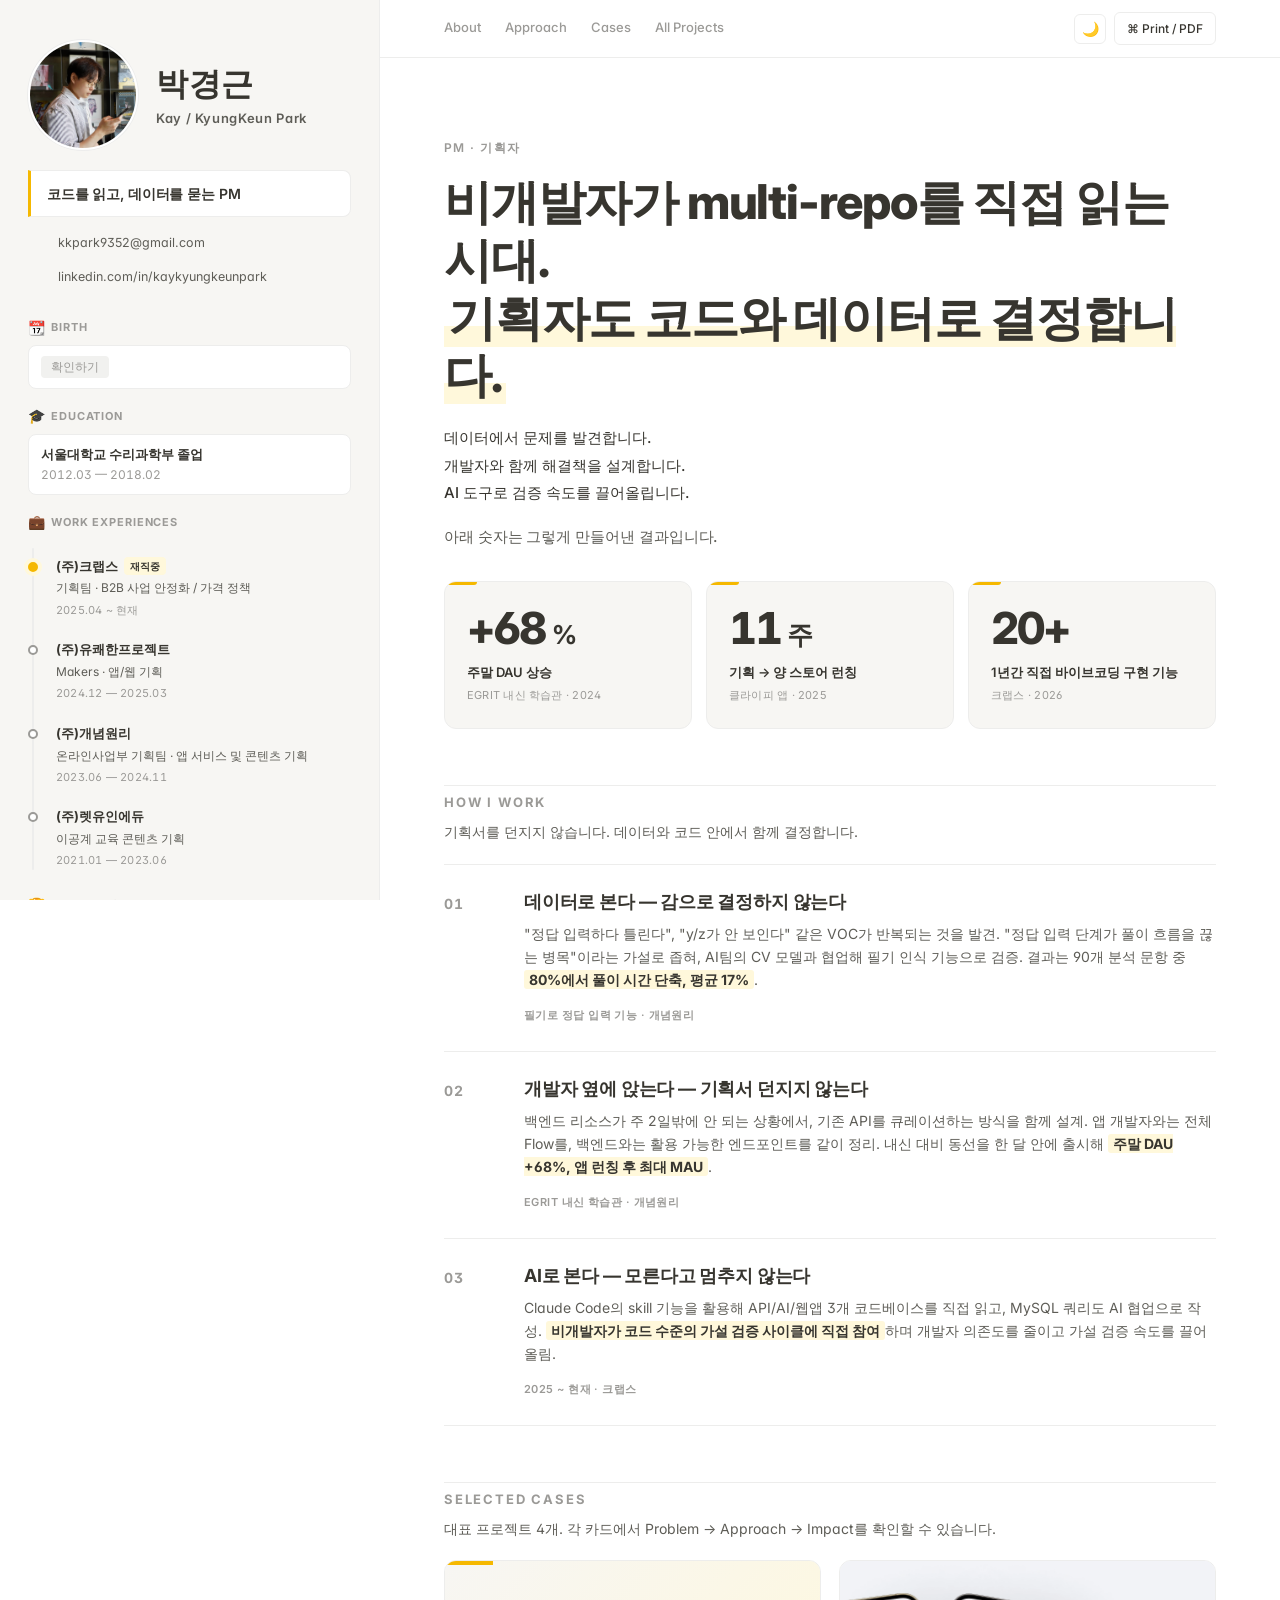
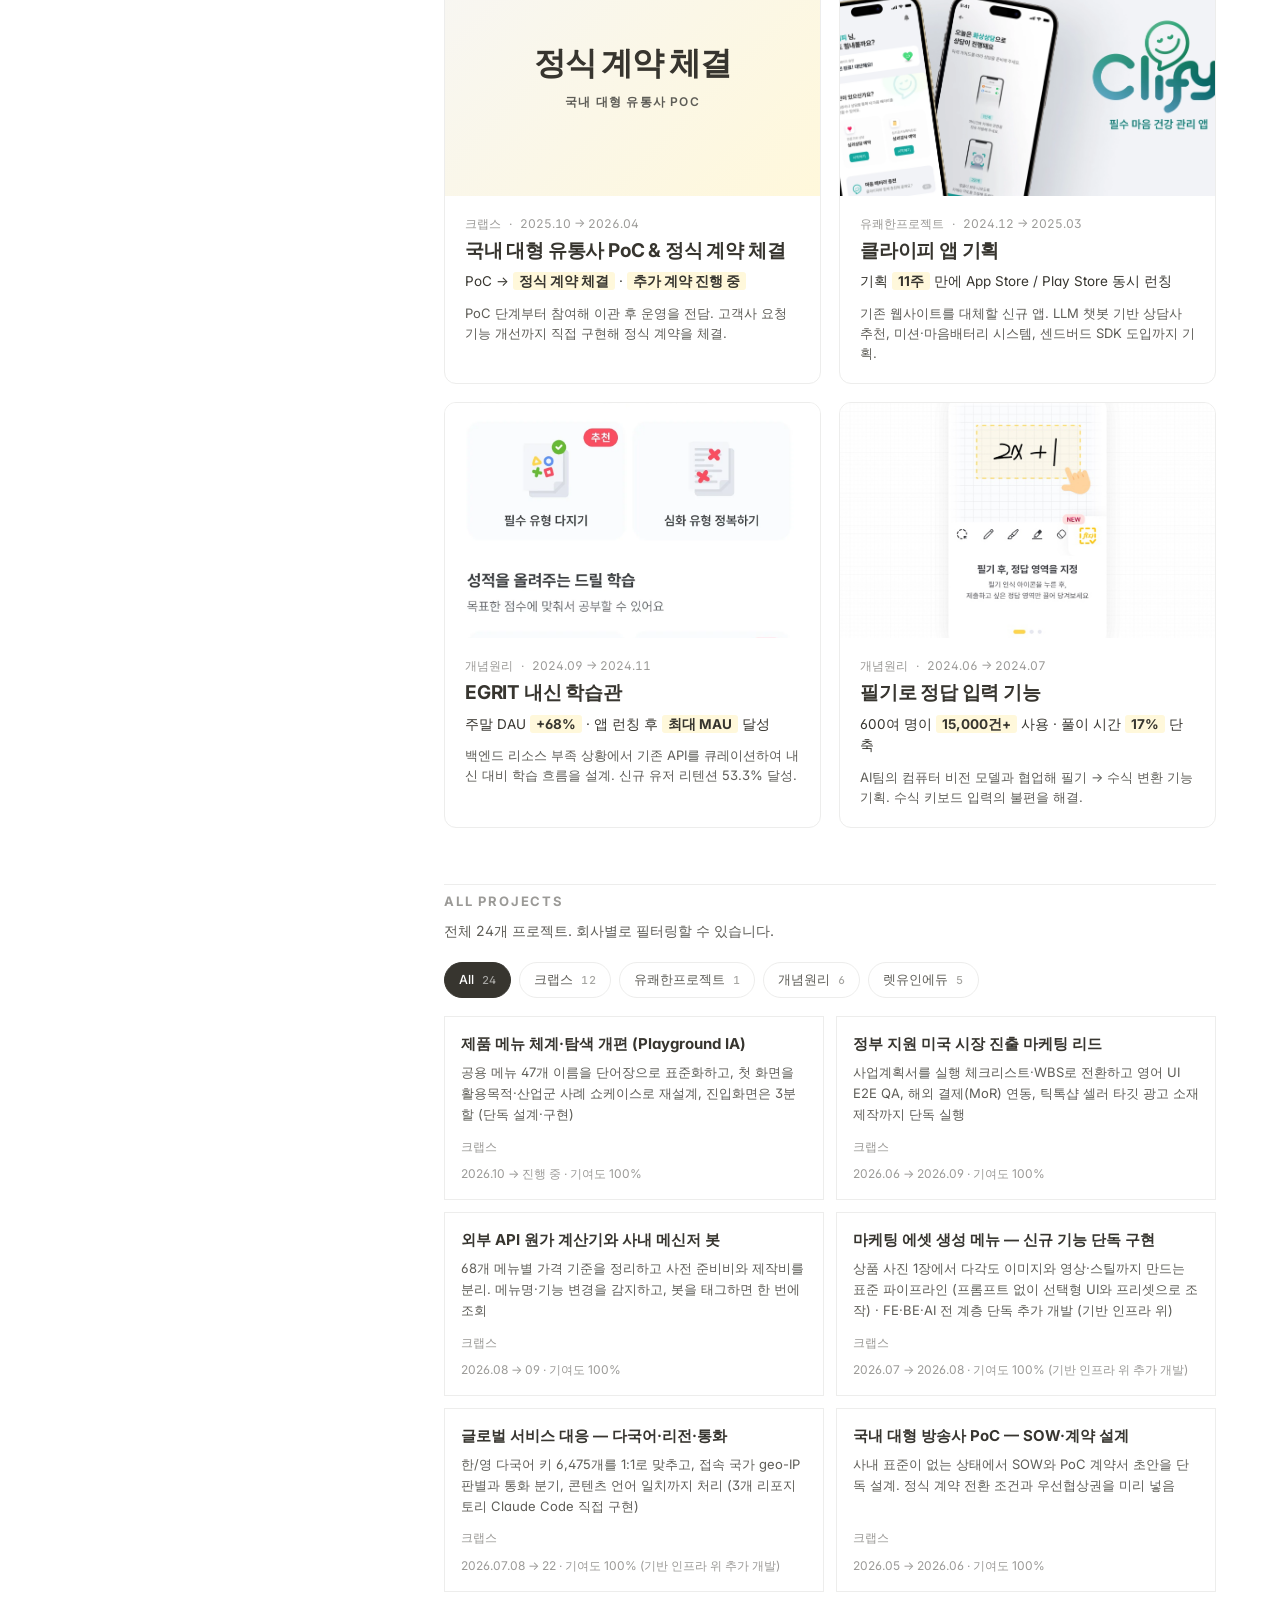
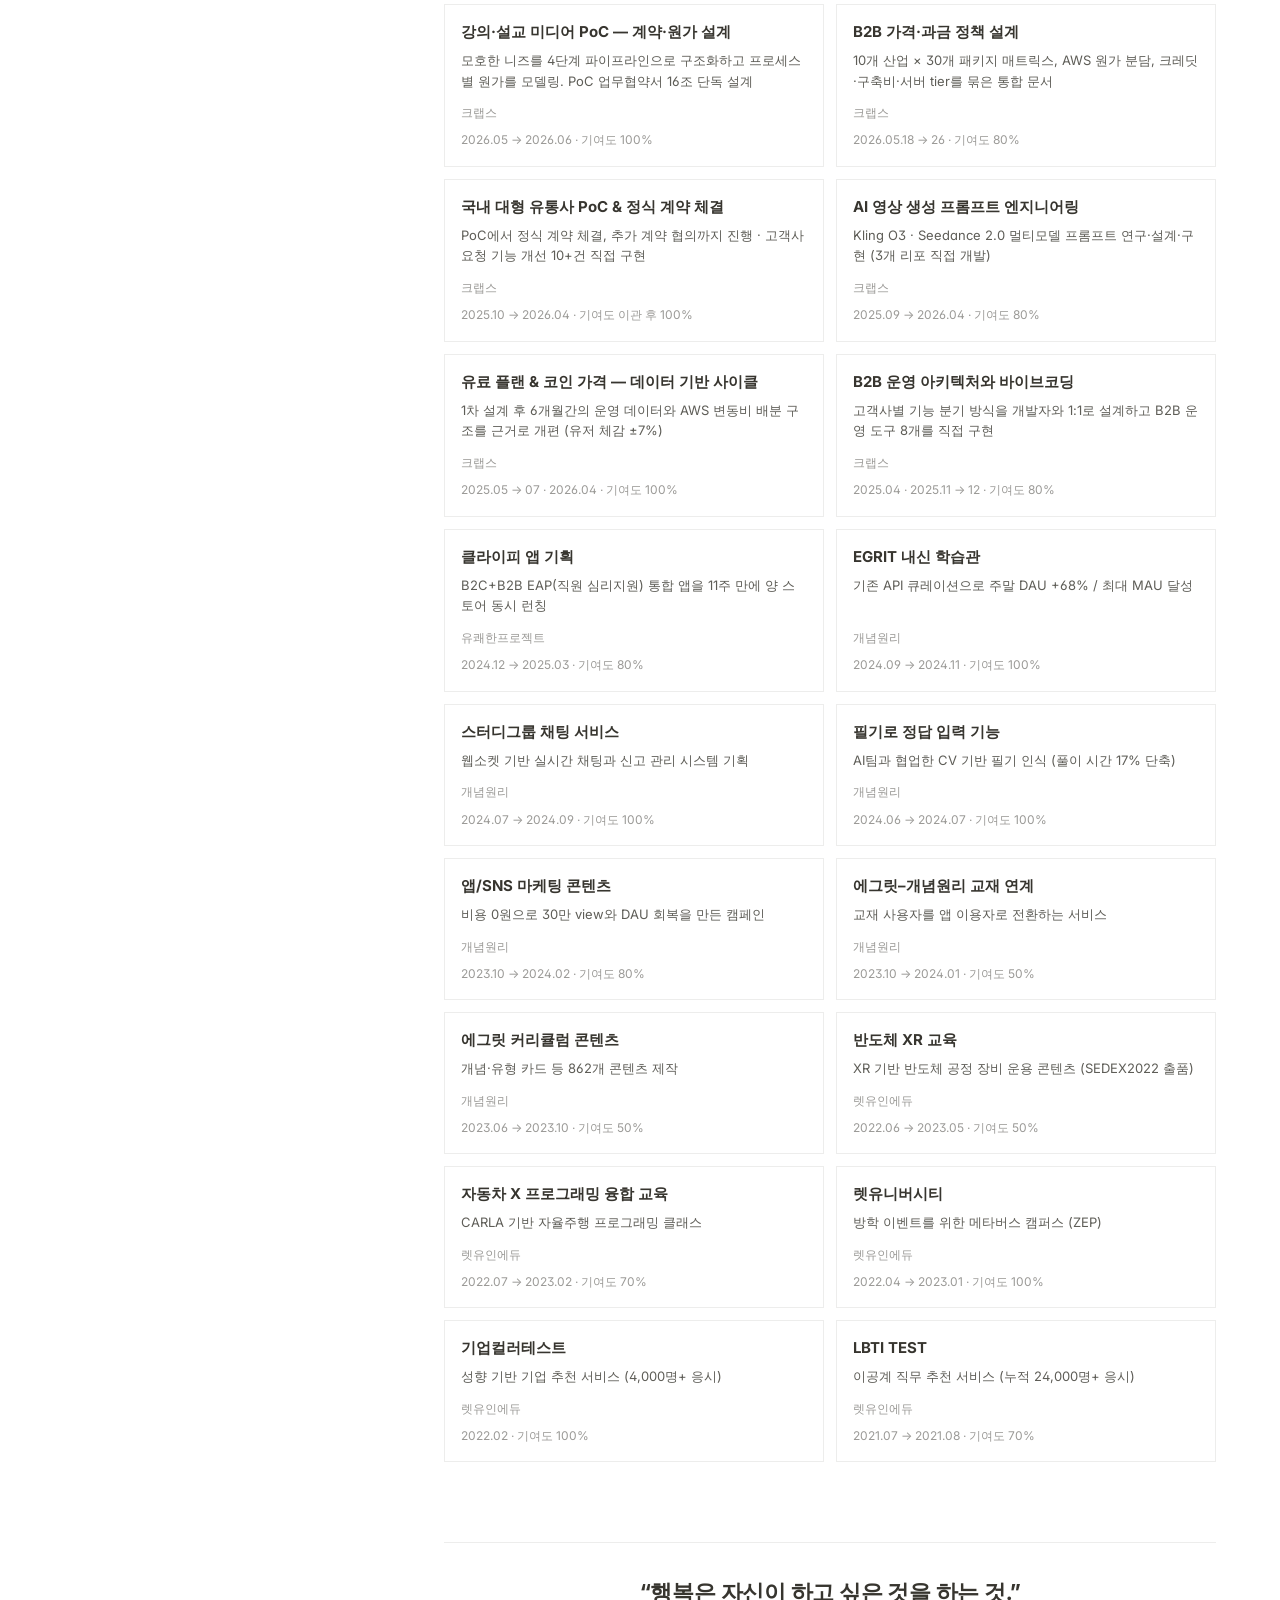
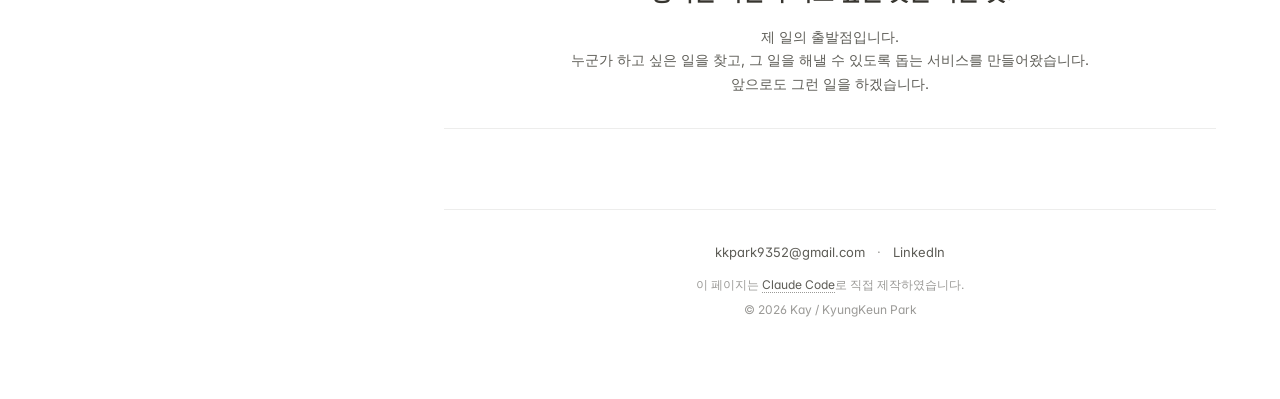
==== commit 102d1314: "fix: replace plus-sign joins with Korean conjunctions across cards and cases; drop headcount, remove" ====
--- a/index.html
+++ b/index.html
@@ -385,7 +385,7 @@
       </a>
 
       <a href="#case=b2b-arch" class="work-card" data-case="b2b-arch" data-company="crabs">
-        <div class="work-title">B2B 운영 아키텍처 + 바이브코딩</div>
+        <div class="work-title">B2B 운영 아키텍처와 바이브코딩</div>
         <div class="work-desc">고객사별 기능 분기 방식을 개발자와 1:1로 설계하고 B2B 운영 도구 8개를 직접 구현</div>
         <div class="work-tags">
           <span class="tag tag-crabs">크랩스</span>
@@ -395,7 +395,7 @@
 
       <a href="#case=b2b-pricing" class="work-card" data-case="b2b-pricing" data-company="crabs">
         <div class="work-title">B2B 가격·과금 정책 설계</div>
-        <div class="work-desc">10개 산업 × 30개 패키지 매트릭스 + AWS 원가 분담 + 크레딧·구축비·서버 tier 통합 문서</div>
+        <div class="work-desc">10개 산업 × 30개 패키지 매트릭스, AWS 원가 분담, 크레딧·구축비·서버 tier를 묶은 통합 문서</div>
         <div class="work-tags">
           <span class="tag tag-crabs">크랩스</span>
         </div>
@@ -403,8 +403,8 @@
       </a>
 
       <a href="#case=api-cost-bot" class="work-card" data-case="api-cost-bot" data-company="crabs">
-        <div class="work-title">외부 API 원가 계산기 + 사내 메신저 봇</div>
-        <div class="work-desc">68개 메뉴별 가격 기준 정리 · 사전 준비비와 제작비 분리 + 메뉴명·기능 변경 감지 + 봇 태그 한 번으로 조회</div>
+        <div class="work-title">외부 API 원가 계산기와 사내 메신저 봇</div>
+        <div class="work-desc">68개 메뉴별 가격 기준을 정리하고 사전 준비비와 제작비를 분리. 메뉴명·기능 변경을 감지하고, 봇을 태그하면 한 번에 조회</div>
         <div class="work-tags">
           <span class="tag tag-crabs">크랩스</span>
         </div>
@@ -413,7 +413,7 @@
 
       <a href="#case=global-locale" class="work-card" data-case="global-locale" data-company="crabs">
         <div class="work-title">글로벌 서비스 대응 — 다국어·리전·통화</div>
-        <div class="work-desc">한/영 다국어 키 6,475개 1:1 정합성 확보 + 접속 국가 geo-IP 판별 · 통화 분기 + 콘텐츠 언어 정합 (3개 리포지토리 Claude Code 직접 구현)</div>
+        <div class="work-desc">한/영 다국어 키 6,475개를 1:1로 맞추고, 접속 국가 geo-IP 판별과 통화 분기, 콘텐츠 언어 일치까지 처리 (3개 리포지토리 Claude Code 직접 구현)</div>
         <div class="work-tags">
           <span class="tag tag-crabs">크랩스</span>
         </div>
@@ -431,7 +431,7 @@
 
       <a href="#case=marketing-asset" class="work-card" data-case="marketing-asset" data-company="crabs">
         <div class="work-title">마케팅 에셋 생성 메뉴 — 신규 기능 단독 구현</div>
-        <div class="work-desc">상품 1장 → 다각도 → 영상/스틸 표준화 파이프라인 (프롬프트 없는 선택형 UI + 프리셋) · FE·BE·AI 전 계층 단독 추가 개발 (기반 인프라 위)</div>
+        <div class="work-desc">상품 사진 1장에서 다각도 이미지와 영상·스틸까지 만드는 표준 파이프라인 (프롬프트 없이 선택형 UI와 프리셋으로 조작) · FE·BE·AI 전 계층 단독 추가 개발 (기반 인프라 위)</div>
         <div class="work-tags">
           <span class="tag tag-crabs">크랩스</span>
         </div>
@@ -440,7 +440,7 @@
 
       <a href="#case=playground-ia" class="work-card" data-case="playground-ia" data-company="crabs">
         <div class="work-title">제품 메뉴 체계·탐색 개편 (Playground IA)</div>
-        <div class="work-desc">공용 메뉴 47개 이름 단어장 표준화 + 첫 화면을 활용목적·산업군 사례 쇼케이스로 재설계 + 진입화면 3분할 (단독 설계·구현)</div>
+        <div class="work-desc">공용 메뉴 47개 이름을 단어장으로 표준화하고, 첫 화면을 활용목적·산업군 사례 쇼케이스로 재설계, 진입화면은 3분할 (단독 설계·구현)</div>
         <div class="work-tags">
           <span class="tag tag-crabs">크랩스</span>
         </div>
@@ -449,7 +449,7 @@
 
       <a href="#case=broadcaster-poc" class="work-card" data-case="broadcaster-poc" data-company="crabs">
         <div class="work-title">국내 대형 방송사 PoC — SOW·계약 설계</div>
-        <div class="work-desc">사내 표준 부재 상태에서 SOW + PoC 계약서 초안 단독 설계 + 정식 계약 전환 조건·우선협상권 선반영</div>
+        <div class="work-desc">사내 표준이 없는 상태에서 SOW와 PoC 계약서 초안을 단독 설계. 정식 계약 전환 조건과 우선협상권을 미리 넣음</div>
         <div class="work-tags">
           <span class="tag tag-crabs">크랩스</span>
         </div>
@@ -458,7 +458,7 @@
 
       <a href="#case=sermon-media-poc" class="work-card" data-case="sermon-media-poc" data-company="crabs">
         <div class="work-title">강의·설교 미디어 PoC — 계약·원가 설계</div>
-        <div class="work-desc">모호한 니즈를 4단계 파이프라인으로 구조화 + 프로세스별 원가 모델링 + PoC 업무협약서 16조 단독 설계</div>
+        <div class="work-desc">모호한 니즈를 4단계 파이프라인으로 구조화하고 프로세스별 원가를 모델링. PoC 업무협약서 16조 단독 설계</div>
         <div class="work-tags">
           <span class="tag tag-crabs">크랩스</span>
         </div>
@@ -476,7 +476,7 @@
 
       <a href="works/study-chat.html" class="work-card" data-case="study-chat" data-company="gnwl">
         <div class="work-title">스터디그룹 채팅 서비스</div>
-        <div class="work-desc">웹소켓 기반 실시간 채팅 + 신고 관리 시스템 기획</div>
+        <div class="work-desc">웹소켓 기반 실시간 채팅과 신고 관리 시스템 기획</div>
         <div class="work-tags">
           <span class="tag tag-gnwl">개념원리</span>
         </div>
@@ -494,7 +494,7 @@
 
       <a href="works/sns-marketing.html" class="work-card" data-case="sns-marketing" data-company="gnwl">
         <div class="work-title">앱/SNS 마케팅 콘텐츠</div>
-        <div class="work-desc">비용 0원으로 30만 view + DAU 회복 캠페인</div>
+        <div class="work-desc">비용 0원으로 30만 view와 DAU 회복을 만든 캠페인</div>
         <div class="work-tags">
           <span class="tag tag-gnwl">개념원리</span>
         </div>
@@ -625,12 +625,12 @@
       <div class="pdf-modal-options">
         <button class="pdf-modal-option" data-pdf-mode="resume" type="button">
           <div class="pdf-modal-option-title">간단 버전</div>
-          <div class="pdf-modal-option-desc">핵심 이력 + 대표 케이스 4건 (약 2~3 페이지)</div>
+          <div class="pdf-modal-option-desc">핵심 이력과 대표 케이스 4건 (약 2~3 페이지)</div>
           <div class="pdf-modal-option-hint">ATS · 메일 첨부용</div>
         </button>
         <button class="pdf-modal-option" data-pdf-mode="full" type="button">
           <div class="pdf-modal-option-title">완전 버전</div>
-          <div class="pdf-modal-option-desc">모든 프로젝트 + 디테일 (긴 페이지)</div>
+          <div class="pdf-modal-option-desc">모든 프로젝트와 상세 내용 (긴 페이지)</div>
           <div class="pdf-modal-option-hint">서면 검토용</div>
         </button>
       </div>
@@ -682,10 +682,10 @@
           ],
           features: [
             { title: 'LLM 상담사 추천', desc: '고민 입력 → 주제 도출 → 매칭', detail: '여러 모델의 입출력 토큰 비용을 시뮬레이션한 뒤 OpenAI LLM 채택. 프롬프트 엔지니어링과 파인튜닝으로 상담 도메인에 맞춤.' },
-            { title: '미션 + 마음배터리', desc: '튜토리얼을 미션화한 리텐션 장치', detail: '5단계 미션을 30초짜리부터 50분짜리까지 차례로 배치해 메인 기능(심리검사·상담)까지 자연스럽게 들어오게 함. 완료하면 마음배터리로 계속 동기 부여.' },
+            { title: '미션과 마음배터리', desc: '튜토리얼을 미션화한 리텐션 장치', detail: '5단계 미션을 30초짜리부터 50분짜리까지 차례로 배치해 메인 기능(심리검사·상담)까지 자연스럽게 들어오게 함. 완료하면 마음배터리로 계속 동기 부여.' },
             { title: '센드버드 SDK', desc: '채팅·음성·화상 통합 솔루션', detail: '여러 솔루션을 비교한 뒤 통합 SDK 채택. 흩어져 있던 상담사 계정 운영 부담을 없애고 사용 매뉴얼을 직접 만들어 배포.' },
             { title: '외부 API 연동', desc: '본인인증 · 결제 · 알림톡', detail: '본인인증 · 결제 · 알림톡 각 영역의 솔루션을 비용과 안정성을 비교해 선정. 개발 일정과 운영 정책을 미리 문서로 정리.' },
-            { title: 'QA 자동 워크플로', desc: 'Notion 티켓 + Slack 알림 자동화', detail: '기능 ID 단위 QA 시트 → 버그 발견 시 클릭 한 번으로 Notion 티켓 자동 생성 + 프로젝트 Slack 채널 알림. 티켓 상태가 시트에 실시간 반영.' }
+            { title: 'QA 자동 워크플로', desc: 'Notion 티켓 생성과 Slack 알림 자동화', detail: '기능 ID 단위 QA 시트에서 버그를 발견하면 클릭 한 번으로 Notion 티켓이 만들어지고 프로젝트 Slack 채널에 알림이 감. 티켓 상태는 시트에 실시간 반영.' }
           ],
           screens: [
             { src: 'assets/works/clify/cover.webp', caption: '클라이피 앱 커버' },
@@ -787,7 +787,7 @@
           company: '개념원리', companyClass: 'tag-gnwl',
           period: '2023.10 → 2024.02', contribution: '80%',
           title: '앱/SNS 마케팅 콘텐츠 캠페인',
-          summary: '비용 0원으로 신규 유입 + 기존 유저 리텐션을 동시에 끌어올린 캠페인.',
+          summary: '비용 0원으로 신규 유입과 기존 유저 리텐션을 동시에 끌어올린 캠페인.',
           hero: 'assets/works/sns-marketing/cover.webp',
           metrics: [
             { num: '30', unit: '만', label: '수능 콘텐츠 view' },
@@ -850,15 +850,15 @@
           ],
           features: [
             { title: '정식 계약 서류 작성·협상', desc: '계약 조항 검토 및 협상', detail: '계약서 작성부터 조항 협상, 체결까지 담당.' },
-            { title: '매뉴얼 v1.0 → v2.4 개정, 운영 사용설명서 5종 작성', desc: '실사용 질문을 반영해 계속 개정', detail: 'PoC 매뉴얼을 고객사 실무자의 질문과 실수에 맞춰 v2.4까지 개정. AI 영상 생성, 내부 도구, 일반 테넌트 운영 사용설명서 3종에 더해, 영상 소재로 콘텐츠를 만드는 STC(Source to Content)와 프롬프트 영상 생성 사용설명서 2종을 추가로 써서 고객사에 새 담당자가 와도 스스로 익힐 수 있게 함.' },
-            { title: '슬랙 채널 + 정기 미팅 운영', desc: '실무자 6명 + 매주 회의록', detail: '실무자들이 쓰면서 겪은 문제와 요청을 매주 회의록으로 남겨, 전사 확산 때 다른 팀이 참고할 수 있게 함.' },
+            { title: '매뉴얼 v1.0 → v2.4 개정, 운영 사용설명서 5종 작성', desc: '실사용 질문을 반영해 계속 개정', detail: 'PoC 매뉴얼을 고객사 실무자의 질문과 실수에 맞춰 v2.4까지 개정. AI 영상 생성, 내부 도구, 일반 테넌트 운영, 영상 소재로 콘텐츠를 만드는 STC(Source to Content), 프롬프트 영상 생성까지 사용설명서 5종을 써서 고객사에 새 담당자가 와도 스스로 익힐 수 있게 함.' },
+            { title: '슬랙 채널과 정기 미팅 운영', desc: '사용 중 생긴 문제·요청을 매주 회의록으로 기록', detail: '고객사 실무자들이 쓰면서 겪은 문제와 요청을 슬랙으로 바로 받고 매주 회의록으로 남겨, 전사 확산 때 다른 팀이 참고할 수 있게 함.' },
             { title: '소재 만들기 (썸네일·배너 생성기)', desc: '영상 제작 흐름 보조', detail: '고객사가 실제로 영상을 만드는 순서에 맞춰 썸네일과 배너를 바로 뽑을 수 있게 만든 도구.' },
             { title: '윈도우 앱 (보안망 대응)', desc: '로그인 · 내보내기 · MXF · 용량', detail: '고객사 사옥에 직접 가서 PC 보안 환경을 확인한 뒤 개발팀에 윈도우 앱을 의뢰. 전사 확장의 마지막 걸림돌이던 보안망 문제를 해결.' },
             { title: '고객사 요청 기능 개선 10+건', desc: '프론트 · 백엔드 · AI 영역 직접 구현', detail: '고객사가 쓰면서 발견한 불편과 요청을 기존 인프라 위에서 직접 구현. 개발팀 일정은 그대로 두면서 고객사 불편은 바로 해결.' },
             { title: '추가 계약 — 인프라 도입 3안 비교', desc: '정량 비교 + 1개월 사전 검증 설계', detail: '고객사 사옥 네트워크 제약 때문에 영상 처리가 느려지는 문제가 생김. 클라우드, 자체 서버, 워크스테이션 3안을 비용·속도·확장성으로 비교하고, 선정안은 본 도입 전에 1개월간 검증하는 테스트를 따로 설계.' },
             { title: '관리자 사용량 리포트 신규 카테고리', desc: '백엔드 집계 직접 구현', detail: '고객사 관리자 사용량 페이지에 신규 기능 카테고리와 가중 집계를 추가. 화면 비율에 따라 해상도 가중치가 잘못 매겨지던 판정을 픽셀 수 기준으로 고치고, 다른 사람 프로젝트에서 추출한 사용량이 엉뚱한 소속으로 잡히던 버그도 함께 수정.' },
             { title: '상품 목록 · 분석 옵션 화면 정비', desc: '프론트 직접 구현', detail: '고객사 커머스 딜의 대표 상품 목록을 실제 상품 구성 기준으로 다시 짜서 단일 상품 딜도 보이게 하고, 썸네일이 없으면 상품 코드로 대신 표시. 분석 옵션 화면에는 필터별 안내 문구를 넣고 라이트 모드에서도 잘 보이게 보강.' },
-            { title: '보유 에셋 검색 진입 화면 + 검색 API', desc: '프론트 · 백엔드 직접 구현', detail: '외부 링크를 넣는 대신 스페이스에 이미 있는 영상을 검색해 하이라이트를 만들 수 있게 진입 화면을 바꿈. 공유받은 폴더까지 권한에 맞게 검색되고, 한글 자모가 분리된 파일명도 검색됨. 프로젝트가 이미 있으면 열고, 없으면 새로 만들도록 분기.' },
+            { title: '보유 에셋 검색 진입 화면과 검색 API', desc: '프론트 · 백엔드 직접 구현', detail: '외부 링크를 넣는 대신 스페이스에 이미 있는 영상을 검색해 하이라이트를 만들 수 있게 진입 화면을 바꿈. 공유받은 폴더까지 권한에 맞게 검색되고, 한글 자모가 분리된 파일명도 검색됨. 프로젝트가 이미 있으면 열고, 없으면 새로 만들도록 분기.' },
             { title: '커머스 영상 프로파일', desc: '실제 생성 영상 52편 분석', detail: '고객사가 실제로 만든 영상 52편을 분석해 카테고리별 연출 방향과 제약을 프로파일로 정리하고, 영상 생성 프롬프트와 나레이션 설정에 반영. 처음에는 피처 플래그 뒤에서 검증하고, 기존 방식보다 품질이 낫다는 것을 확인한 뒤 기본 경로로 바꿈.' },
             { title: '커머스 영상 품질 개선 라운드', desc: '제품 보존 · 나레이션 톤 · voice · 모델 성별', detail: '프로파일을 실제 판매 영상 수준까지 끌어올린 후속 작업. 생성 중에 상품 모양과 디테일이 바뀌지 않도록 제품 보존 지시를 프롬프트 맨 위에 고정하고 카테고리별 보존 프리셋을 적용. 나레이션은 너무 짧은 문장을 막고 프리미엄 톤과 느린 속도로 맞췄으며, 직접 들어보고 고른 목소리만 쓰도록 제한. 남성 타깃 상품에 여성 모델이 나오지 않도록 타깃 성별 추론도 넣고, 회귀 테스트로 품질이 떨어지지 않게 관리.' },
             { title: '고객사 전용 동작 플래그화', desc: '하드코딩 분기 → 스페이스 단위 플래그', detail: '고객사 전용으로 여기저기 흩어져 있던 분기 코드를 스페이스 단위 플래그 하나로 모음. 영상 목표 길이 기본값과 편집 화면의 원본 확대 조작도 같이 처리.' }
@@ -916,9 +916,9 @@
         'b2b-arch': {
           company: '크랩스', companyClass: 'tag-crabs',
           period: '2025.04 · 2025.11 → 12', contribution: '80%',
-          title: 'B2B 운영 아키텍처 + 바이브코딩',
+          title: 'B2B 운영 아키텍처와 바이브코딩',
           summary: 'B2B 운영 아키텍처를 개발자와 1:1로 기초부터 함께 설계(2025.04)하고, 그 위에 운영 기능 8개를 Claude Code로 직접 구현(2025.11 → 12).',
-          heroText: { big: 'key 분기 로직', small: 'B2B 아키텍처 공동 설계 + 바이브코딩' },
+          heroText: { big: 'key 분기 로직', small: 'B2B 아키텍처 공동 설계와 바이브코딩' },
           metrics: [
             { num: '90', unit: '%', label: '고객사 자체 운영 비율 (DB 마이그레이션 제외)' },
             { num: '8', unit: '기능', label: 'B2B 운영 도구 직접 구현' },
@@ -942,9 +942,9 @@
             { title: '이메일 토큰 기반 가입 승인', desc: '프론트·백엔드 직접 구현', detail: '관리자가 어드민에 들어가지 않고 메일 한 번으로 가입을 승인할 수 있게 함. 토큰 인증 API까지 직접 구현.' },
             { title: 'B2B 가입 이메일 템플릿', desc: '요청 / 승인 / 반려 3종', detail: '가입 요청부터 승인·반려까지 이메일로 처리. 고객사가 별도 시스템 없이 메일만으로 멤버를 관리할 수 있음.' },
             { title: '멤버 관리 — 권한별 메모 인라인 편집', desc: '프론트 직접 구현', detail: '권한 단계별로 메모를 수정·열람. 관리자 실무 편의를 위한 기능.' },
-            { title: '소속별/개인별 사용량 통계', desc: 'API + 엑셀 다운로드 UI', detail: '백엔드 집계 API, 프론트 테이블, 엑셀 내보내기까지 직접 구현.' },
+            { title: '소속별/개인별 사용량 통계', desc: '집계 API와 엑셀 다운로드 UI', detail: '백엔드 집계 API, 프론트 테이블, 엑셀 내보내기까지 직접 구현.' },
             { title: 'B2B 기업 리포트', desc: '목데이터 · 통계 설계 · 테넌트 분기', detail: '일별 차트를 테넌트 카테고리에 따라 다르게 보여주도록 분기. 리포트 구조를 처음부터 직접 설계.' },
-            { title: '엔터프라이즈 스페이스별 사용량 리포트', desc: 'API + UI 직접 구현', detail: '특정 고객사용 스페이스별 사용량 분류와 일별 집계를 백엔드와 프론트 모두 직접 구현.' },
+            { title: '엔터프라이즈 스페이스별 사용량 리포트', desc: 'API와 UI 직접 구현', detail: '특정 고객사용 스페이스별 사용량 분류와 일별 집계를 백엔드와 프론트 모두 직접 구현.' },
             { title: '테넌트 로고 커스터마이징', desc: '프론트 직접 구현', detail: '테넌트별 사이드바 로고 적용. 경합 조건(race condition) 수정, 중복 코드 제거, JSDoc 정리까지 함께 처리.' },
             { title: '내 스페이스 UI 개선', desc: '프로젝트 생성 흐름 정리', detail: 'B2B 멤버 개인 스페이스의 사용성 보강.' }
           ],
@@ -980,7 +980,7 @@
             { title: 'B2B 산업별 가격 정책 설계', desc: '10개 산업 × 30개 패키지 매트릭스', detail: '산업군별 사용 패턴과 결제 여력을 분류해 산업별로 차등화된 패키지, 일반가, 최소가, 예상 마진 구조를 설계. 협상 때 최저가와 옵션을 명확히 제시할 수 있도록 근거 수치와 함께 가이드로 문서화.' },
             { title: 'AWS 원가 분담 모델링', desc: '사용량 비례 vs 고정 비용 분리', detail: '클라우드 비용을 사용량 비례 항목과 고정 비용 항목으로 나눈 뒤, 고객사 규모(Heavy/Medium/Light)별 분담 비율을 산정. 매출 대비 인프라 비용이 적정 범위에 들어오도록 가격 정책에 역산해 반영.' },
             { title: '엔진별 원가 SQL 정량화', desc: '내부 엔진 사용 로그 기반', detail: '내부 영상/이미지 생성 엔진별 실제 사용 데이터를 SQL로 집계해 단위당 원가를 계산. 외부 모델 단가와 합쳐 크레딧 차감 단가표의 근거로 사용.' },
-            { title: '크레딧 + 시스템 구축비 통합 과금', desc: '구독 / 커스터마이징 / 온프레미스', detail: '엔진별 크레딧 차감 단가, 커스터마이징 구축비, 온프레미스 구축비를 하나의 문서로 통합. 고객사 도입 형태에 따라 견적이 바로 나오는 구조를 설계.' },
+            { title: '크레딧과 시스템 구축비 통합 과금', desc: '구독 / 커스터마이징 / 온프레미스', detail: '엔진별 크레딧 차감 단가, 커스터마이징 구축비, 온프레미스 구축비를 하나의 문서로 통합. 고객사 도입 형태에 따라 견적이 바로 나오는 구조를 설계.' },
             { title: '온프레미스 물리 서버 3-tier 가이드', desc: 'Light / Standard / Heavy 사양 분류', detail: '온프레미스 도입 시 고객사 트래픽 규모에 맞춰 고를 수 있도록 물리 서버 사양을 3개 tier로 표준화. 영업 단계에서 사양, 예상 처리량, 라이선스 범위를 한 장으로 안내 가능.' }
           ],
           impact: [
@@ -993,7 +993,7 @@
         'api-cost-bot': {
           company: '크랩스', companyClass: 'tag-crabs',
           period: '2026.08 → 09', contribution: '100%',
-          title: '외부 API 원가 계산기 + 사내 메신저 봇',
+          title: '외부 API 원가 계산기와 사내 메신저 봇',
           summary: '서비스 메뉴의 실제 외부 API 사용 과정과 공식 가격 근거를 코드에서 확인해 68개 메뉴별 가격 기준으로 정리. 코딩 에이전트와 계산 규칙을 계속 보정하고, 최신 가격 파일·비용 단계 구분·기능 변경 감지를 사내 메신저 봇에 연결해 메뉴·기능별 최소 정가를 바로 조회할 수 있게 구현.',
           heroText: { big: '68개 메뉴별 가격 기준', small: '코드 확인 → 비용 단계 구분 → 검증 → 메신저 조회' },
           metrics: [
@@ -1021,12 +1021,12 @@
           features: [
             { title: '메뉴별 외부 API 목록', desc: '실제 처리 과정·선택 기능·요금 계산 단위', detail: '각 메뉴에서 실제로 쓰는 기능과 조건별 처리 과정을 코드 근거로 연결하고, 등록만 된 기능과 정상 사용에 포함되는 기능을 분리.' },
             { title: '공식 가격 근거 정리', desc: '20개 공급자 · 26개 가격·사용 한도 근거', detail: '공개 단가, 요금제별 단가, 무료 구간을 구분하고 가격 출처와 계산 단위를 함께 기록해 숫자만 떠도는 문제를 방지.' },
-            { title: '비용 단계 구분', desc: '68개 메뉴별 가격 기준 + 사전 준비·재처리 규칙', detail: '63개 메뉴는 별도 준비가 없고, 4개는 메뉴 안에서 필요할 때만 분석하며, 여러 번 재사용하는 1개 사전 준비 작업은 초기 구축비로 분리. 준비 상태에 따라 제작비만 또는 구축비와 제작비를 함께 계산.' },
+            { title: '비용 단계 구분', desc: '68개 메뉴별 가격 기준과 사전 준비·재처리 규칙', detail: '63개 메뉴는 별도 준비가 없고, 4개는 메뉴 안에서 필요할 때만 분석하며, 여러 번 재사용하는 1개 사전 준비 작업은 초기 구축비로 분리. 준비 상태에 따라 제작비만 또는 구축비와 제작비를 함께 계산.' },
             { title: '최소 정가 파일 버전 관리', desc: '검증용 사본·최신본 적용·이전 버전 복구', detail: '새 가격은 검증용 사본에만 반영하고 기준 파일이 달라졌으면 작업을 중단. 검증 통과 후 최신 파일로 적용하며 이전 파일도 복구할 수 있게 보존.' },
             { title: '입력값·수식 안전장치', desc: '공백을 0원으로 표시하지 않음', detail: '필수 고객 입력이 없으면 원가·가산액·최소 정가·표시 금액을 모두 비우고, 입력과 근거가 완결된 경우에만 기존 합산 공식을 실행.' },
             { title: '코드 변경 감지', desc: '신규·수정·삭제·메뉴명 변경 제안', detail: '바뀌지 않는 메뉴 식별값으로 단순 이름 변경과 실제 비용 구조 변경을 구분하고, 변경된 메뉴의 전체 처리 과정을 확인해 가격 영향과 코드 근거를 제안서로 생성. 예약 작업은 현재 일시중지.' },
             { title: '대화형 지식 보정', desc: '코딩 에이전트와 규칙을 지속 학습', detail: '오류 사례를 최소 성공 호출, 공통 선행 단계, 선택 분기, 초기 구축비, 재사용·재처리 조건 같은 공통 판정 규칙으로 일반화해 이후 답변과 감시에 적용.' },
-            { title: '사내 메신저 원가 봇', desc: '태그 + 자연어 질문 + 일괄 확인', detail: '봇을 태그하고 메뉴명 또는 기능명을 물으면 필요한 고객 입력을 한 번에 확인한 뒤 최소 정가와 산정 조건을 답변. 금액 표기와 항목별·세부 내역 형식도 고정해 반복 문의의 응답 품질을 표준화.' }
+            { title: '사내 메신저 원가 봇', desc: '봇을 태그해 자연어로 질문, 입력값 일괄 확인', detail: '봇을 태그하고 메뉴명 또는 기능명을 물으면 필요한 고객 입력을 한 번에 확인한 뒤 최소 정가와 산정 조건을 답변. 금액 표기와 항목별·세부 내역 형식도 고정해 반복 문의의 응답 품질을 표준화.' }
           ],
           impact: [
             '68개 메뉴별 제작 비용과 재사용 가능한 사전 준비비를 하나의 가격 기준으로 통합',
@@ -1045,7 +1045,7 @@
           summary: '국내 전용이던 서비스를 영어 로케일과 해외 리전에서 쓸 수 있도록, 개발팀이 구축한 기반 인프라 위에서 프론트·백엔드·AI 3개 리포지토리에 Claude Code로 직접 구현. 화면 문구 다국어화부터 접속 국가 판별, 표시 통화 분기, 콘텐츠 언어 맞추기까지 한 번에 처리.',
           heroText: { big: '글로벌 서비스 대응', small: '다국어 키 6,475개 · 리전·통화 분기 · 콘텐츠 언어 일치' },
           metrics: [
-            { num: '6,475', unit: '키', label: '한/영 다국어 키 1:1 정합성 (중복 키 0)' },
+            { num: '6,475', unit: '키', label: '한/영 다국어 키 1:1 대응 (중복 키 0)' },
             { num: '3', unit: '레포', label: '프론트·백엔드·AI 직접 구현' },
             { num: '2', unit: '통화', label: '접속 국가 기반 자동 분기' }
           ],
@@ -1061,8 +1061,8 @@
             { title: 'geo-IP DB 로드에 실패하면 서버가 뜨지 않도록 처리(fail-fast)', detail: '판별 실패가 조용히 국내 기본값으로 넘어가는 일을 막음.' }
           ],
           features: [
-            { title: '사용자 화면 전면 다국어화', desc: '한/영 다국어 키 6,475개 1:1 정합성', detail: '지원 채팅, 결과물 플로우, 홈 가이드·사이드바, 플레이그라운드 카탈로그, 브랜드 템플릿, 에디터까지 전 화면의 문구를 추출. 중복 키 0으로 정리하고 서비스 브랜드 표기를 하나로 통일.' },
-            { title: '리전·세션 컨텍스트 API', desc: '공개 리전 조회 + 인증 세션 컨텍스트', detail: '앱 전체에서 참조할 리전 컨텍스트 엔드포인트를 새로 만들고, 상품 응답에 리전·통화·결제 수단·표시 금액을 파생 필드로 추가. 결제 검증에 쓰는 원장 금액은 건드리지 않음.' },
+            { title: '사용자 화면 전면 다국어화', desc: '한/영 다국어 키 6,475개 1:1 대응', detail: '지원 채팅, 결과물 플로우, 홈 가이드·사이드바, 플레이그라운드 카탈로그, 브랜드 템플릿, 에디터까지 전 화면의 문구를 추출. 중복 키 0으로 정리하고 서비스 브랜드 표기를 하나로 통일.' },
+            { title: '리전·세션 컨텍스트 API', desc: '공개 리전 조회와 인증 세션 컨텍스트', detail: '앱 전체에서 참조할 리전 컨텍스트 엔드포인트를 새로 만들고, 상품 응답에 리전·통화·결제 수단·표시 금액을 파생 필드로 추가. 결제 검증에 쓰는 원장 금액은 건드리지 않음.' },
             { title: '접속 국가 geo-IP 판별', desc: '임베디드 geo-IP DB 조회', detail: '수집 중인 접속 IP를 내장 국가 DB로 조회해 국가를 판별. IP 파싱 단계에서 DNS 조회를 막고, 헤더 오버라이드는 환경 플래그로만 허용.' },
             { title: '표시 통화 이원화', desc: '국내 원화 / 해외 달러', detail: '가격·결제·구독·다운그레이드 화면을 리전별 통화와 결제 수단으로 분기. 통화 전환 안내 배너와 부가세 표기 분기까지 포함.' },
             { title: '로케일별 자산 분기', desc: '폰트 · 랜딩 에셋 · 메타데이터 · 날짜', detail: '기본 폰트, 랜딩 데모 에셋, 전역 메타데이터, 날짜 표기를 로케일·리전별로 분리해 영어 화면이 국내 자산을 그대로 쓰지 않도록 정리.' },
@@ -1102,16 +1102,16 @@
           ],
           features: [
             { title: '사업계획서 액션 체크리스트', desc: '4개 카테고리 분해', detail: '미국 런칭에 필요한 항목을 제품, 영문 카피, 마케팅, 법무/결제/인프라로 분리. 직접 실행할 항목과 다른 부서·리스크 항목을 구분해 이후 태스크의 기준으로 삼음.' },
-            { title: 'WBS + 일정 계획', desc: '마일스톤 5단계 + 내부 데드라인', detail: '체크리스트 → E2E → 영문 표현 → 런칭 준비안 → 지속 실행으로 마일스톤을 분해하고, 각 작업에 착수일·자체 목표 완료일·승인 게이트·선행 의존을 표시.' },
-            { title: '영어 UI E2E QA + 영문 랜딩 정비', desc: '전체 플로우 브라우저 실측', detail: '영어 설정으로 업로드부터 분석, 숏폼 생성까지 전체 흐름을 브라우저에서 직접 점검. UI, 자막, 내레이션, 톤 문제를 진단 리포트로 정리해 코드 수정으로 연결하고, 영문 랜딩 카피까지 정비. 국내 버전에서 재활용할 수 있는 화면도 점검.' },
+            { title: 'WBS와 일정 계획', desc: '마일스톤 5단계와 내부 데드라인', detail: '체크리스트 → E2E → 영문 표현 → 런칭 준비안 → 지속 실행으로 마일스톤을 분해하고, 각 작업에 착수일·자체 목표 완료일·승인 게이트·선행 의존을 표시.' },
+            { title: '영어 UI E2E QA와 영문 랜딩 정비', desc: '전체 플로우 브라우저 실측', detail: '영어 설정으로 업로드부터 분석, 숏폼 생성까지 전체 흐름을 브라우저에서 직접 점검. UI, 자막, 내레이션, 톤 문제를 진단 리포트로 정리해 코드 수정으로 연결하고, 영문 랜딩 카피까지 정비. 국내 버전에서 재활용할 수 있는 화면도 점검.' },
             { title: '해외 결제(MoR) 실제 셋업·연동', desc: '가입·인증·상품 구성·개발 연동', detail: '판매 대행(Merchant of Record) 방식을 채택해 세금·규제 부담을 낮추고, 계정 가입·신원 인증·심사·테스트 모드 검증까지 실무를 직접 처리. 구독 플랜과 코인팩 8개 상품을 양식에 맞춰 구성하고 USD 가격 정책을 정리해 개발 연동으로 연결.' },
             { title: '1차 타깃 세그먼트 확정', desc: '미국 틱톡샵 셀러', detail: '출처를 검증한 시장 리서치를 바탕으로 1차 타깃을 미국 틱톡샵 셀러로 확정(아마존 라이브·유튜브 리뷰어는 후순위). 완성도 높은 광고보다 피드에 자연스럽게 섞이는 UGC 톤을 소재 방향으로 채택.' },
-            { title: '광고 소재 직접 제작', desc: '랜딩 데모 + UGC 스타일 영상·이미지', detail: '랜딩용 데모 6종을 제품 유형별로 제작하고, 촬영 소스가 없는 제약은 정적 이미지와 AI 생성 영상으로 해결. 15초 세로 UGC 스타일 소재와 영문 훅 카피를 여러 번 다듬어 제작하고, 내부 공유용 소재 설명까지 작성.' }
+            { title: '광고 소재 직접 제작', desc: '랜딩 데모와 UGC 스타일 영상·이미지', detail: '랜딩용 데모 6종을 제품 유형별로 제작하고, 촬영 소스가 없는 제약은 정적 이미지와 AI 생성 영상으로 해결. 15초 세로 UGC 스타일 소재와 영문 훅 카피를 여러 번 다듬어 제작하고, 내부 공유용 소재 설명까지 작성.' }
           ],
           impact: [
             '흩어진 정부 지원 사업계획서를 실행 가능한 체크리스트·WBS로 전환',
             '해외 결제(MoR)를 가입, 인증, 상품 구성, 개발 연동까지 실제로 진행하고 런칭 선행 조건으로 관리',
-            '1차 타깃(미국 틱톡샵 셀러) 확정 + UGC 스타일 광고 소재·영문 랜딩까지 직접 완성',
+            '1차 타깃(미국 틱톡샵 셀러)을 확정하고 UGC 스타일 광고 소재와 영문 랜딩까지 직접 완성',
             '기획, QA, 결제, 소재, 랜딩을 별도 개발·마케팅 인력 없이 단독으로 실행'
           ],
           reflection: '"기획 문서에서 멈추지 않았다. 인력이 없는 상황에서 결제 연동을 런칭 조건으로 정하고 촬영 소스가 없는 제약은 AI 생성으로 풀어, 사업계획서를 결제·타깃·소재·랜딩까지 실제 실행으로 옮겼다."'
@@ -1143,9 +1143,9 @@
             { title: '상품 소스 입력', desc: 'URL 크롤 재사용 / 직접 업로드', detail: '상품 URL을 넣으면 기존 파이프라인으로 상세페이지를 잘라 제품 이미지 후보를 그리드로 보여주고, PD가 현장에서 찍은 저화질 사진을 직접 올리는 것도 지원. 입력 필드는 하나로 합쳐 URL과 상품코드 어느 쪽을 붙여도 동작.' },
             { title: '자동 배경 제거 전처리', desc: '사용자 비노출·캐싱·무과금', detail: '수집·업로드 이미지의 배경 유무를 자동 판별해 모델 호출 직전에 한 번에 처리하고 결과를 캐싱. 배경 제거라는 용어를 UI에 드러내지 않고 실패 시 처리만 구현해 불필요한 확인 단계를 없앰.' },
             { title: '다각도 자동 생성', desc: '상품 1장 → 정면·측면·후면·부감·밑창', detail: '이미지 한 장에서 정해진 앵글 세트로 다각도 이미지를 자동 생성. 앵글 라벨 자동 태깅과 사용자 수정, 전체가 아니라 컷 단위 재생성을 지원.' },
-            { title: '산출물 — 상품 영상 + 구성 스틸', desc: '자막 없는 깨끗한 소스', detail: '제품에 집중된 다각도·회전 영상(인물 포함 옵션·연출 템포·길이 옵션)과 마케팅용 구성 스틸을 생성. 방송 자막은 고객이 후작업으로 넣으므로 자막 없는 소스만 제작.' },
+            { title: '산출물 — 상품 영상과 구성 스틸', desc: '자막 없는 깨끗한 소스', detail: '제품에 집중된 다각도·회전 영상(인물 포함 옵션·연출 템포·길이 옵션)과 마케팅용 구성 스틸을 생성. 방송 자막은 고객이 후작업으로 넣으므로 자막 없는 소스만 제작.' },
             { title: '결과물 기록 구조', desc: '생성 결과 기준 · 동시성 안전', detail: '별도 원장 테이블 없이 생성 시도 1건이 결과 1행이 되도록 설계. 동시 콜백이 서로 덮어쓰는 지점을 구조적으로 없애고, 삭제는 실제 삭제 대신 삭제 표시(tombstone)로 처리.' },
-            { title: 'TV 송출 기준 + 내보내기', desc: '16:9 기본 · 9:16 옵션', detail: '기존 9:16 기준과 달리 방송 송출용 16:9를 기본으로 두고 9:16을 옵션으로 제공. 결과를 한 프로젝트에 누적하고 이미지·영상으로 내보내기.' }
+            { title: 'TV 송출 기준과 내보내기', desc: '16:9 기본 · 9:16 옵션', detail: '기존 9:16 기준과 달리 방송 송출용 16:9를 기본으로 두고 9:16을 옵션으로 제공. 결과를 한 프로젝트에 누적하고 이미지·영상으로 내보내기.' }
           ],
           impact: [
             '개인 역량에 따라 달라지던 마케팅 에셋 제작을 선택형·프리셋 기반 표준 도구로 바꿈',
@@ -1160,7 +1160,7 @@
           period: '2026.10 → 진행 중', contribution: '100%',
           title: '제품 메뉴 체계·탐색 개편 (Playground IA)',
           summary: '기능이 수십 개로 늘며 이름·탐색이 흩어진 제품의 정보구조를 단독으로 재설계. 공용 메뉴 47개의 이름을 단어장으로 표준화하고, 첫 화면을 "활용 목적 × 산업군" 필터 기반 사례 쇼케이스로 바꿔 신규 사용자가 자기 상황에 맞는 기능을 찾게 했다.',
-          heroText: { big: '제품 메뉴 체계·탐색 개편', small: '메뉴명 표준화 + 활용목적·산업군 쇼케이스' },
+          heroText: { big: '제품 메뉴 체계·탐색 개편', small: '메뉴명 표준화와 활용목적·산업군 쇼케이스' },
           metrics: [
             { num: '47', unit: '개', label: '공용 메뉴 이름을 단어장으로 표준화' },
             { num: '2', unit: '축', label: '활용 목적 × 산업군 필터 기반 사례 쇼케이스' },
@@ -1178,12 +1178,12 @@
             { title: '레거시 메뉴는 삭제가 아니라 안전하게 종료 처리', detail: '구버전 메뉴를 레지스트리에서 걷어내되, 옛 프로젝트 재진입은 종료 안내로 받고 경로는 redirect. 사이드바·카탈로그·권한 옵션은 레지스트리에서 파생되므로 함께 정리됨.' }
           ],
           features: [
-            { title: '메뉴명 단어장·표준화', desc: '공용 메뉴 47개 + 설명 통일', detail: '흩어져 있던 메뉴 이름과 설명을 확정 단어장으로 통일. 여러 화면에서 공유하는 메뉴는 해당 영역에서만 새 이름을 쓰도록 경계도 정리. 구 브랜드 표기도 함께 제거.' },
+            { title: '메뉴명 단어장·표준화', desc: '공용 메뉴 47개 이름과 설명 통일', detail: '흩어져 있던 메뉴 이름과 설명을 확정 단어장으로 통일. 여러 화면에서 공유하는 메뉴는 해당 영역에서만 새 이름을 쓰도록 경계도 정리. 구 브랜드 표기도 함께 제거.' },
             { title: '활용 목적 × 산업군 사례 쇼케이스', desc: '첫 화면을 사례 중심으로', detail: '실제 생성 사례 영상을 활용 목적과 산업군 분류로 필터링하는 첫 화면으로 전환. 카드 클릭 시 원본 영상을 큰 창으로 보고, 필터 0건 화면·초기화까지 정리.' },
             { title: '보는 주체별 첫 화면 분기', desc: '고객 Space / 내부·운영자', detail: '고객사 Space는 열린 메뉴 영상만·산업군 필터 숨김·사례 없으면 메뉴 카탈로그로 대체. 내부/운영자는 전체 사례와 두 축 필터를 모두 노출.' },
             { title: '메뉴 진입 화면 재설계', desc: '설명 · 새 프로젝트 · 최근 작업', detail: '각 메뉴 진입 화면을 기능 설명, 새 프로젝트 시작, 최근 프로젝트 세 영역으로 나누고 첫 화면 사례 미리보기를 연결.' },
             { title: '사이드바 정리', desc: '전용 폭 · 한 줄 메뉴명 · 툴팁', detail: '이 영역 전용 폭과 한 줄 메뉴명으로 가독성을 높이고, 툴팁은 펼친 상태에서 설명만·접힌 상태에서 이름과 설명을 보여주도록 분리.' },
-            { title: '레거시 메뉴 종료 처리', desc: '레지스트리 파생 정리 + 종료 안내', detail: '구버전 메뉴를 레지스트리에서 제거해 사이드바·카탈로그·권한 옵션까지 한 번에 정리하고, 옛 프로젝트 재진입은 종료 안내 화면으로 받고 경로는 redirect.' }
+            { title: '레거시 메뉴 종료 처리', desc: '레지스트리 정리와 종료 안내', detail: '구버전 메뉴를 레지스트리에서 제거해 사이드바·카탈로그·권한 옵션까지 한 번에 정리하고, 옛 프로젝트 재진입은 종료 안내 화면으로 받고 경로는 redirect.' }
           ],
           impact: [
             '제각각이던 메뉴 이름을 하나의 단어장으로 통일해 제품 전반의 호칭을 통일',
@@ -1275,9 +1275,9 @@
           summary: 'Kling O3 · Seedance 2.0 등 멀티모델 영상 생성 파이프라인의 프롬프트를 직접 연구·설계하고, 3개 리포지토리(프론트/백엔드/AI)에 걸쳐 기존 파이프라인 위에 직접 구현.',
           heroText: { big: '프롬프트 엔지니어링', small: '멀티모델 영상 생성 파이프라인' },
           metrics: [
-            { num: '2', unit: '모델', label: 'Kling O3 + Seedance 2.0' },
-            { num: '163', unit: '개', label: '프롬프트 수집 (94 + 69)' },
-            { num: '33', unit: '패턴', label: '패턴 도출 (12 + 21)' }
+            { num: '2', unit: '모델', label: 'Kling O3 · Seedance 2.0' },
+            { num: '163', unit: '개', label: '프롬프트 수집 (두 모델 합산)' },
+            { num: '33', unit: '패턴', label: '패턴 도출 (두 모델 합산)' }
           ],
           problem: [
             '기존 파이프라인이 Sora 2 기준 프롬프트 정책 하나에 의존해 모든 모델이 같은 프롬프트 구조를 사용',
@@ -1296,13 +1296,13 @@
             { title: 'Seedance 2.0 R2V(Reference-to-Video) 프롬프트 생성기', desc: 'AI 리포 신규 모듈 (366줄)', detail: '6단계 공식 기반 LLM 프롬프트 생성. LLM 실패 시 규칙 기반으로 안전하게 조립.' },
             { title: 'Seedance 2.0 커머스 특화 프로파일', desc: '실판매 영상 수준 품질 튜닝', detail: '범용 6단계 생성기 위에 커머스 영상 전용 지시 계층을 얹음. 상품 형태·디테일 보존 지시를 프롬프트 최상단에 고정하고, 상품 카테고리별로 보존해야 할 요소(디테일 개수·진열 형태 등)를 프리셋화. 나레이션은 프리미엄 톤·느린 발화 속도로 파라미터를 조정하고, 타깃 성별 추론으로 모델 성별을 맞춤. 실패 시 억지 문구가 들어가지 않도록 기본 슬로건 대체 로직을 제거하고 나레이션만 생략.' },
             { title: '복수 참조 이미지 프롬프트 분기', desc: '상품 동일성 판정 → 지시 자동 분기', detail: '여러 상품 이미지를 참조로 넣을 때, 비전 모델로 "같은 상품(각도 차이)인지 다른 상품인지"를 판정해 프롬프트를 자동 분기. 같은 상품이면 각도 간 일관성 지시, 다른 상품이면 혼합 금지 지시를 넣어 결과물이 뭉개지지 않게 함. 판정 경계·실패는 안전측(다른 상품)으로 폴백.' },
-            { title: '참조 이미지 자동 전처리 + main/sub 역할', desc: '실사 인물·배경 글자 제거 후 역할 부여', detail: '영상 생성 시점에 실사 인물 얼굴이나 배경 글자가 있는 참조 이미지를 자동으로 제품만 추출해 교체(생성 벤더의 실사 인물 거부를 예방). 참조가 여럿이면 main(형태·핏·색)과 sub(디테일 보강) 역할을 프롬프트로 분리해, 어떤 이미지를 기준으로 잡을지 모델에 명확히 지시.' },
+            { title: '참조 이미지 자동 전처리와 main/sub 역할 분리', desc: '실사 인물·배경 글자 제거 후 역할 부여', detail: '영상 생성 시점에 실사 인물 얼굴이나 배경 글자가 있는 참조 이미지를 자동으로 제품만 추출해 교체(생성 벤더의 실사 인물 거부를 예방). 참조가 여럿이면 main(형태·핏·색)과 sub(디테일 보강) 역할을 프롬프트로 분리해, 어떤 이미지를 기준으로 잡을지 모델에 명확히 지시.' },
             { title: '벤더 거부 시 자동 복구 재시도', desc: '거부 이미지 특정 → 강제 추출 후 재시도', detail: '생성 벤더가 사람 감지로 요청을 거부하면, 문제된 참조 이미지만 특정해 강제로 제품 추출한 뒤 재시도(상한 3회). 이미지별 상품명 추출·전파와 참조 종횡비 정규화까지 붙여 실패율을 낮추고, 정규화 유틸은 마케팅 에셋 기능과 공용화.' },
-            { title: 'GTS(Generation to Short) 출연 모델 선택·국적 고정', desc: '성별·연령대 선택 + 자동 경로 한국인 모델', detail: '광고 영상에 등장하는 모델의 성별·연령대(추천/여성·남성 성인/여성·남성 아동)를 사용자가 고르면 생성 프롬프트에 반영하고, 선택을 바꾸면 저장만 되고 생성 중에는 잠김. 성별을 지정하지 않은 자동 경로에서 서양 모델이 나오던 문제를 "사람이 등장하면 한국인 모델" 지시로 교정하되, 자동일 때 성별은 지어내지 않음.' },
+            { title: 'GTS(Generation to Short) 출연 모델 선택·국적 고정', desc: '성별·연령대 선택, 자동 경로는 한국인 모델', detail: '광고 영상에 등장하는 모델의 성별·연령대(추천/여성·남성 성인/여성·남성 아동)를 사용자가 고르면 생성 프롬프트에 반영하고, 선택을 바꾸면 저장만 되고 생성 중에는 잠김. 성별을 지정하지 않은 자동 경로에서 서양 모델이 나오던 문제를 "사람이 등장하면 한국인 모델" 지시로 교정하되, 자동일 때 성별은 지어내지 않음.' },
             { title: 'Kling O3 전용 프롬프트 빌더', desc: '카테고리별 슬롯 우선순위 분리', detail: '시네마틱 광고 카테고리 전용으로 빌더 메서드 8개를 모두 재정의. Sora 2 의존을 끊고 모델별 정책을 처음 적용.' },
             { title: '씬별 비디오 프롬프트 파이프라인', desc: '스토리보드 → 씬 → 프롬프트', detail: '마스터 스토리보드 파싱 → 씬별 비디오 프롬프트 생성 → Remotion 코드 프롬프트까지 연결.' },
             { title: '멀티모델 Descriptor 레지스트리', desc: 'Kling Turbo / Veo 3.1 / Grok 등록', detail: '신규 모델 추가 시 descriptor만 등록하면 파이프라인이 자동 분기되는 확장 구조.' },
-            { title: '테넌트별 모델 선택 UI', desc: '프론트엔드 직접 구현', detail: 'AI 에이전트 모드에서 Sora / Seedance 선택 UI + 기본 영상 길이 8초 → 12초 변경.' },
+            { title: '테넌트별 모델 선택 UI', desc: '프론트엔드 직접 구현', detail: 'AI 에이전트 모드에서 Sora / Seedance 선택 UI를 추가하고 기본 영상 길이를 8초에서 12초로 변경.' },
             { title: 'STC(Source to Content) 카테고리별 2단계 하이라이트 분석', desc: 'AI 리포 카테고리 우선순위 기반 분석', detail: '영상 소스로 콘텐츠를 만드는 STC 단계에서 카테고리별 속성 우선순위로 2단계 분석. 결과를 하이라이트 태그 UI로 보여주고 재분석 가능. 3개 리포에 걸쳐 구현.' },
             { title: '한국어 음성 품질 — 두 가지 접근 직접 프로토타이핑 후 결정', desc: '두 안 모두 구현한 뒤 데이터로 선택', detail: '(A) 외부 TTS로 후합성, (B) 한글 나레이션 자체 발음 교정 — 두 접근 모두 직접 코드 작성. 비용 예측성·품질 결정성·운영 부담 기준으로 A 채택. 컨셉별 목소리 톤까지 체계화.' }
           ],
@@ -1335,15 +1335,15 @@
             '3개월간 소통 관련 업데이트 부재'
           ],
           decisions: [
-            { title: '웹소켓으로 실시간 통신 채택', detail: '실시간 메시지 + 입장 전 미리보기까지 가능' },
+            { title: '웹소켓으로 실시간 통신 채택', detail: '실시간 메시지와 입장 전 미리보기까지 가능' },
             { title: '"읽음 처리"·"답장" 기능은 1차 출시에서 제외', detail: '로딩 부담을 줄이고 출시 일정을 우선' },
             { title: '신고 처리는 별도 BOS로 분리 설계', detail: '운영팀 도구를 따로 두어 바꾸기 쉽게 함' }
           ],
           features: [
-            { title: '실시간 채팅', desc: '웹소켓 + 입장 전 미리보기', detail: '채팅방 최신 메시지를 진입 전 카드 형태로 노출. 안 읽은 메시지 수도 함께 표시.' },
+            { title: '실시간 채팅', desc: '웹소켓 기반, 입장 전 미리보기', detail: '채팅방 최신 메시지를 진입 전 카드 형태로 노출. 안 읽은 메시지 수도 함께 표시.' },
             { title: '메시지 부가 기능', desc: '복사 · 신고 · 삭제 (권한별)', detail: '1초 길게 누르면 하단 메뉴 표시. 그룹장은 모든 메시지, 일반 유저는 본인 메시지만 삭제 가능.' },
-            { title: '채팅 정책', desc: '최대 1,000자 + 줄 수 제한', detail: '모바일 20줄 / 태블릿 6줄 우선 표시 + "전체보기"로 확장. 강퇴 시 토스트 메시지 처리.' },
-            { title: '신고 BOS', desc: '검색 필터 + 검토 팝업 + 처벌 정책', detail: '피신고/신고 유저, 타입, 사유, 상태로 필터링. 신고 히스토리·처벌 기록까지 한 화면에서 검토.' }
+            { title: '채팅 정책', desc: '최대 1,000자와 줄 수 제한', detail: '모바일 20줄, 태블릿 6줄까지 먼저 보여주고 "전체보기"로 확장. 강퇴 시 토스트 메시지 처리.' },
+            { title: '신고 BOS', desc: '검색 필터, 검토 팝업, 처벌 정책', detail: '피신고/신고 유저, 타입, 사유, 상태로 필터링. 신고 히스토리·처벌 기록까지 한 화면에서 검토.' }
           ],
           screens: [
             { src: 'assets/works/study-chat/cover.webp', caption: '스터디그룹 채팅 커버' },
@@ -1384,7 +1384,7 @@
             { title: '선행 개념 리스트', desc: '차시별 진입 화면', detail: '필요한 선행 개념을 영상·개념카드로 즉시 열람. 모르는 개념을 우선 학습.' },
             { title: '정오 체크 화면', desc: '교재 문제 노출 없이 빠른 입력', detail: '정답과 해설을 보며 정오답만 입력. 교재 매출 보호와 데이터 수집을 함께 달성.' },
             { title: '추가 문제 풀이', desc: '교재 외 문제로 분석 정밀도 향상', detail: '차시별 문항 수와 난이도를 고려해 출제해 실력 측정의 오차를 줄임.' },
-            { title: '차시 분석 + 추천 복습', desc: '학생을 그룹화하여 맞춤 복습', detail: '교재/추가 문제 정답률 조합으로 학생 그룹 분류, 그룹별 복습 로직 차별화.' }
+            { title: '차시 분석과 추천 복습', desc: '학생을 그룹화하여 맞춤 복습', detail: '교재/추가 문제 정답률 조합으로 학생 그룹 분류, 그룹별 복습 로직 차별화.' }
           ],
           screens: [
             { src: 'assets/works/textbook/quick-answer.png', caption: '교재 문제 정오 — 빠른 정답 및 해설' },
@@ -1401,7 +1401,7 @@
           company: '개념원리', companyClass: 'tag-gnwl',
           period: '2023.06 → 2023.10', contribution: '50%',
           title: 'EGRIT 커리큘럼 콘텐츠 제작',
-          summary: '에그릿 앱의 기본이 되는 교육용 콘텐츠 862개 + 학습 로직 설계. 누적 110만+ 풀이, 오류율 0.04%.',
+          summary: '에그릿 앱의 기본이 되는 교육용 콘텐츠 862개와 학습 로직 설계. 누적 110만+ 풀이, 오류율 0.04%.',
           hero: 'assets/works/curriculum/reference.png',
           metrics: [
             { num: '862', unit: '개', label: '제작 콘텐츠' },
@@ -1428,7 +1428,7 @@
             { src: 'assets/works/curriculum/reference.png', caption: '수학 기피 유형 분류 (참고 자료)' }
           ],
           impact: [
-            '수학2 + 선택 3종(확률통계/미적분/기하) 862개 콘텐츠',
+            '수학2와 선택 3종(확률통계/미적분/기하) 862개 콘텐츠',
             '오픈 120일 기준 일 풀이수 최대 15,400건',
             '총 누적 풀이수 110만건+',
             '오류 신고 비율 0.04% (목표 0.1% 미만 달성)'
@@ -1461,8 +1461,8 @@
           ],
           features: [
             { title: '9개 카테고리 입력 폼', desc: '본인 스펙을 표준 입력', detail: '학과/전공지식/자격증/대외활동/수료증/인턴/특허/논문/Tool까지 표준화.' },
-            { title: '점수 산정 알고리즘', desc: '직무별 가중치로 추천도 계산', detail: '입력값별로 직무 연관성 가중치 부여. 관심 산업 1순위 + 그 외 2-3순위 추천 로직.' },
-            { title: '결과 페이지', desc: '적합도 % + 합격자 평균 비교', detail: '직무 적합도와 함께 합격자 평균 점수와 본인 스펙을 항목별로 비교 노출.' },
+            { title: '점수 산정 알고리즘', desc: '직무별 가중치로 추천도 계산', detail: '입력값별로 직무 연관성 가중치 부여. 관심 산업 1순위와 그 외 2~3순위 추천 로직.' },
+            { title: '결과 페이지', desc: '적합도 %와 합격자 평균 비교', detail: '직무 적합도와 함께 합격자 평균 점수와 본인 스펙을 항목별로 비교 노출.' },
             { title: '콘텐츠 추천 연결', desc: '부족 스펙 → 자사 강의 추천', detail: '결과 페이지에서 자사 NCS 자격증·교육 과정으로 자연스럽게 연결.' }
           ],
           impact: [
@@ -1476,7 +1476,7 @@
           company: '렛유인에듀', companyClass: 'tag-letuin',
           period: '2022.02', contribution: '100%',
           title: '기업컬러테스트',
-          summary: '개발 인력 0인 상황에서 노코드 + 현직자 인터뷰로 만든 성향 기반 기업 추천 서비스.',
+          summary: '개발 인력 0인 상황에서 노코드 도구와 현직자 인터뷰로 만든 성향 기반 기업 추천 서비스.',
           hero: 'assets/works/company-color/cover.webp',
           screens: [
             { src: 'assets/works/company-color/cover.webp', caption: '기업컬러테스트 커버' }
@@ -1496,10 +1496,10 @@
             { title: 'LBTI(직무 추천) 연결로 다단계 전환 설계', detail: '기업 추천 → 직무 추천 흐름으로 재방문 유도' }
           ],
           features: [
-            { title: 'SMORE 심리테스트', desc: '13문항 성향 분석', detail: '출퇴근, 자율성, 회식문화 등 13가지 문항 + 보기별 기업 점수 부여.' },
+            { title: 'SMORE 심리테스트', desc: '13문항 성향 분석', detail: '출퇴근, 자율성, 회식문화 등 13가지 문항에 보기별 기업 점수 부여.' },
             { title: '기업별 컬러 매핑', desc: '기업 특징을 색으로 시각화', detail: '결과 페이지에서 기업 컬러, 인재상, 문화를 정리해 기억에 남는 결과로 구성.' },
             { title: 'LBTI CTA 연결', desc: '결과 → 직무 추천 흐름', detail: '심리테스트 평균 CTA 15% 대비 35.7%를 기록해 정보성 콘텐츠가 전환에 강하다는 것을 확인.' },
-            { title: '다채널 홍보 전략', desc: '오픈카톡 + 에브리타임 + 카페', detail: '카카오톡은 공유율 32%, 에브리타임은 전환율 40%로 채널별 데이터 확보.' }
+            { title: '다채널 홍보 전략', desc: '오픈카톡, 에브리타임, 카페', detail: '카카오톡은 공유율 32%, 에브리타임은 전환율 40%로 채널별 데이터 확보.' }
           ],
           impact: [
             '2주간 4,031명 응시 (목표 6,000명 미달)',
@@ -1533,8 +1533,8 @@
             { title: '방학마다 정기 이벤트 운영', detail: '일회성이 아니라 방학마다 돌아오는 시즌 콘텐츠로 운영' }
           ],
           features: [
-            { title: '메인 캠퍼스 공간', desc: '외주 협업 + 컨셉 기획', detail: '브랜드 인상을 결정하는 공간이라 기획안을 쓰고 디자인 외주 업체와 협업.' },
-            { title: '세부 목적 공간', desc: '직접 제작', detail: '멘토링룸, 특강룸, 미니게임룸 등 목적별로 직접 기획·제작 (Adobe Illustrator + ZEP 툴).' },
+            { title: '메인 캠퍼스 공간', desc: '컨셉 기획과 외주 협업', detail: '브랜드 인상을 결정하는 공간이라 기획안을 쓰고 디자인 외주 업체와 협업.' },
+            { title: '세부 목적 공간', desc: '직접 제작', detail: '멘토링룸, 특강룸, 미니게임룸 등 목적별로 직접 기획·제작 (Adobe Illustrator · ZEP 툴).' },
             { title: '이벤트 운영 시스템', desc: '특강 / 멘토링 / 미니게임', detail: '방학마다 정기 운영, 단일 이벤트 당 500명+ 접속.' }
           ],
           impact: [
@@ -1568,7 +1568,7 @@
             { title: '"사용법" 아닌 "이슈 해결 시나리오"로 콘텐츠 구성', detail: '실제 공정 문제를 푸는 흐름이 학습 효과가 높음' }
           ],
           features: [
-            { title: 'XR 시뮬레이션 환경', desc: 'HTC VIVE Pro + Unreal engine', detail: '실제 반도체 공정 환경을 체험형 가상현실로 구현.' },
+            { title: 'XR 시뮬레이션 환경', desc: 'HTC VIVE Pro · Unreal Engine', detail: '실제 반도체 공정 환경을 체험형 가상현실로 구현.' },
             { title: '장비 모델링', desc: 'PVD / CVD / ICP-Etcher', detail: '실제 비주얼과 동작을 충실히 재현해 실제 장비 적응 시간을 줄임.' },
             { title: '이슈 해결 시나리오', desc: '6건 중 3건 직접 작성', detail: '실제 공정 문제 상황을 시뮬레이션해 학생이 해결 과정을 직접 체험.' }
           ],
@@ -1582,7 +1582,7 @@
           company: '렛유인에듀', companyClass: 'tag-letuin',
           period: '2022.07 → 2023.02', contribution: '70%',
           title: '자율주행 프로그래밍 클래스 (CARLA)',
-          summary: '자동차 도메인 + 프로그래밍을 결합한 융합 교육. 오프라인 호평으로 온라인 과정으로도 확장.',
+          summary: '자동차 도메인과 프로그래밍을 결합한 융합 교육. 오프라인 호평으로 온라인 과정으로도 확장.',
           hero: 'assets/works/carla/cover.webp',
           screens: [
             { src: 'assets/works/carla/cover.webp', caption: '자율주행 프로그래밍 클래스 커버' }
@@ -1593,18 +1593,18 @@
           ],
           problem: [
             '자동차 산업과 자율주행이 성장하며 제조업의 개발자 채용 증가',
-            '자동차 도메인 + 프로그래밍을 결합한 교육 부재 (현대그룹 외 시도 없음)',
+            '자동차 도메인과 프로그래밍을 결합한 교육 부재 (현대그룹 외 시도 없음)',
             '차별화된 융합 교육 콘텐츠 필요'
           ],
           decisions: [
-            { title: '오픈소스 python + CARLA 활용', detail: '진입 장벽 낮추고 학습 비용 절감' },
-            { title: '강사 직접 섭외 + 협업 커리큘럼 설계', detail: '도메인 전문성을 외부에서 확보' },
+            { title: '오픈소스 Python과 CARLA 활용', detail: '진입 장벽 낮추고 학습 비용 절감' },
+            { title: '강사 직접 섭외와 협업 커리큘럼 설계', detail: '도메인 전문성을 외부에서 확보' },
             { title: '오프라인 시범 운영 후 온라인 확장', detail: '오프라인에서 검증한 뒤 확장' }
           ],
           features: [
             { title: '자율주행 시뮬레이션 실습', desc: 'python 기반 CARLA 활용', detail: '실제 자율주행 알고리즘을 시뮬레이션 환경에서 직접 구현.' },
             { title: 'CARLA 툴 커리큘럼', desc: '단계별 실습 구성', detail: '환경 설정 → 기본 조작 → 알고리즘 적용까지 단계별 커리큘럼.' },
-            { title: '도메인 + 기술 융합 교안', desc: '자동차 + 프로그래밍 통합', detail: '강사와 협업하여 도메인 지식과 코딩 실습을 한 강의에 통합.' }
+            { title: '도메인과 기술 융합 교안', desc: '자동차와 프로그래밍 통합', detail: '강사와 협업하여 도메인 지식과 코딩 실습을 한 강의에 통합.' }
           ],
           impact: [
             '오프라인 강의 고객 호평',
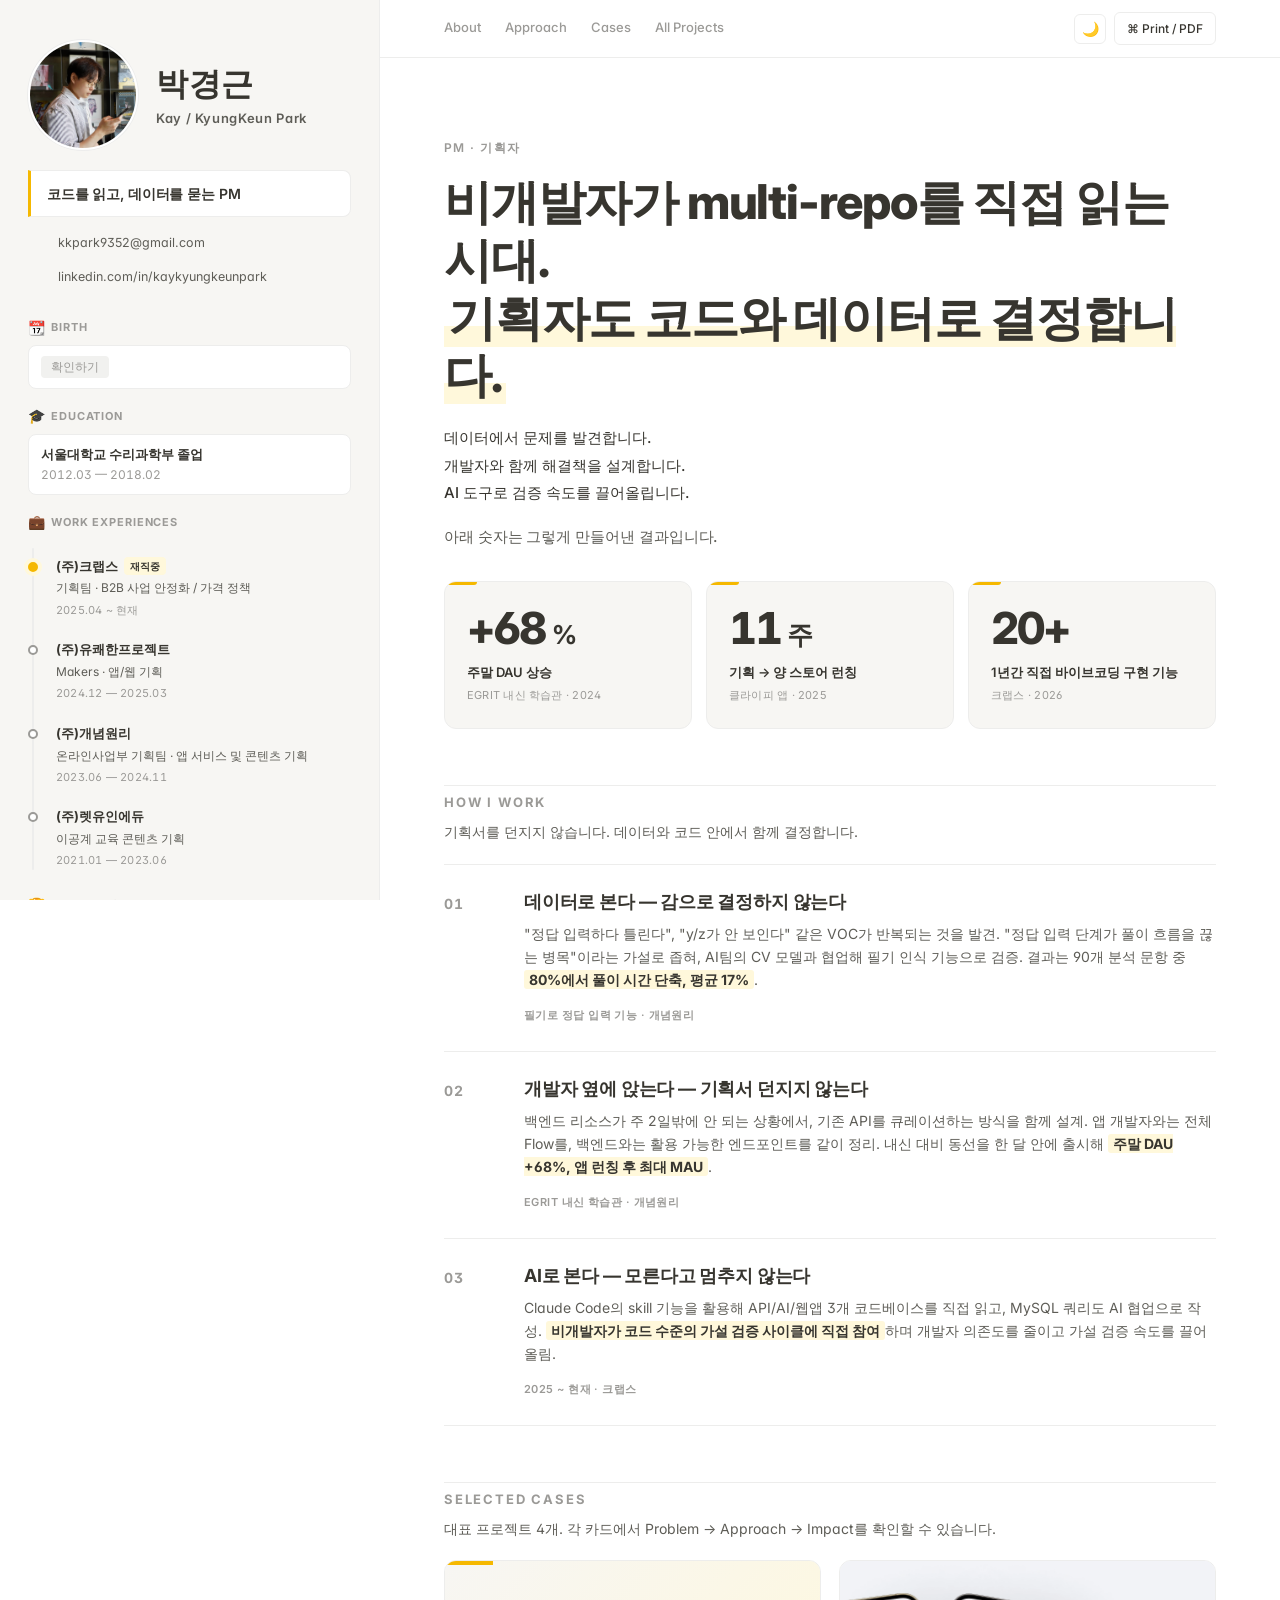
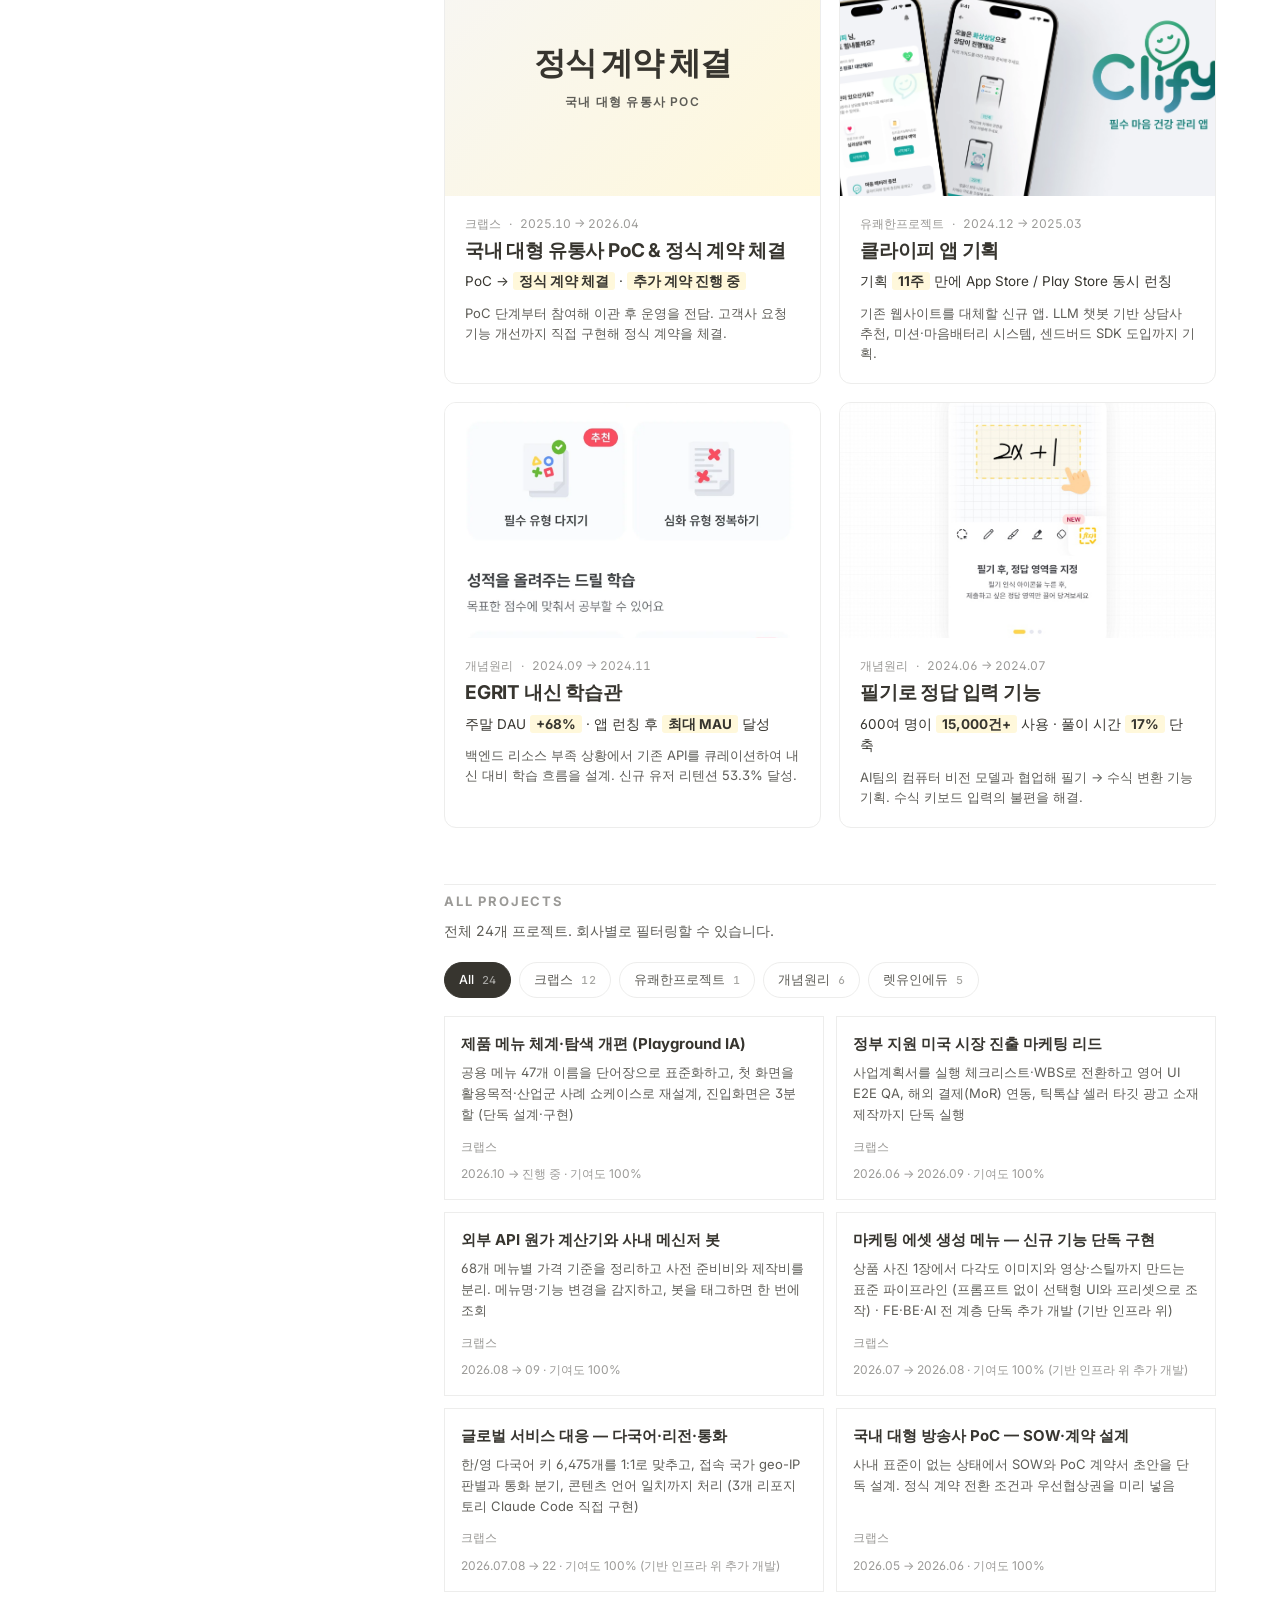
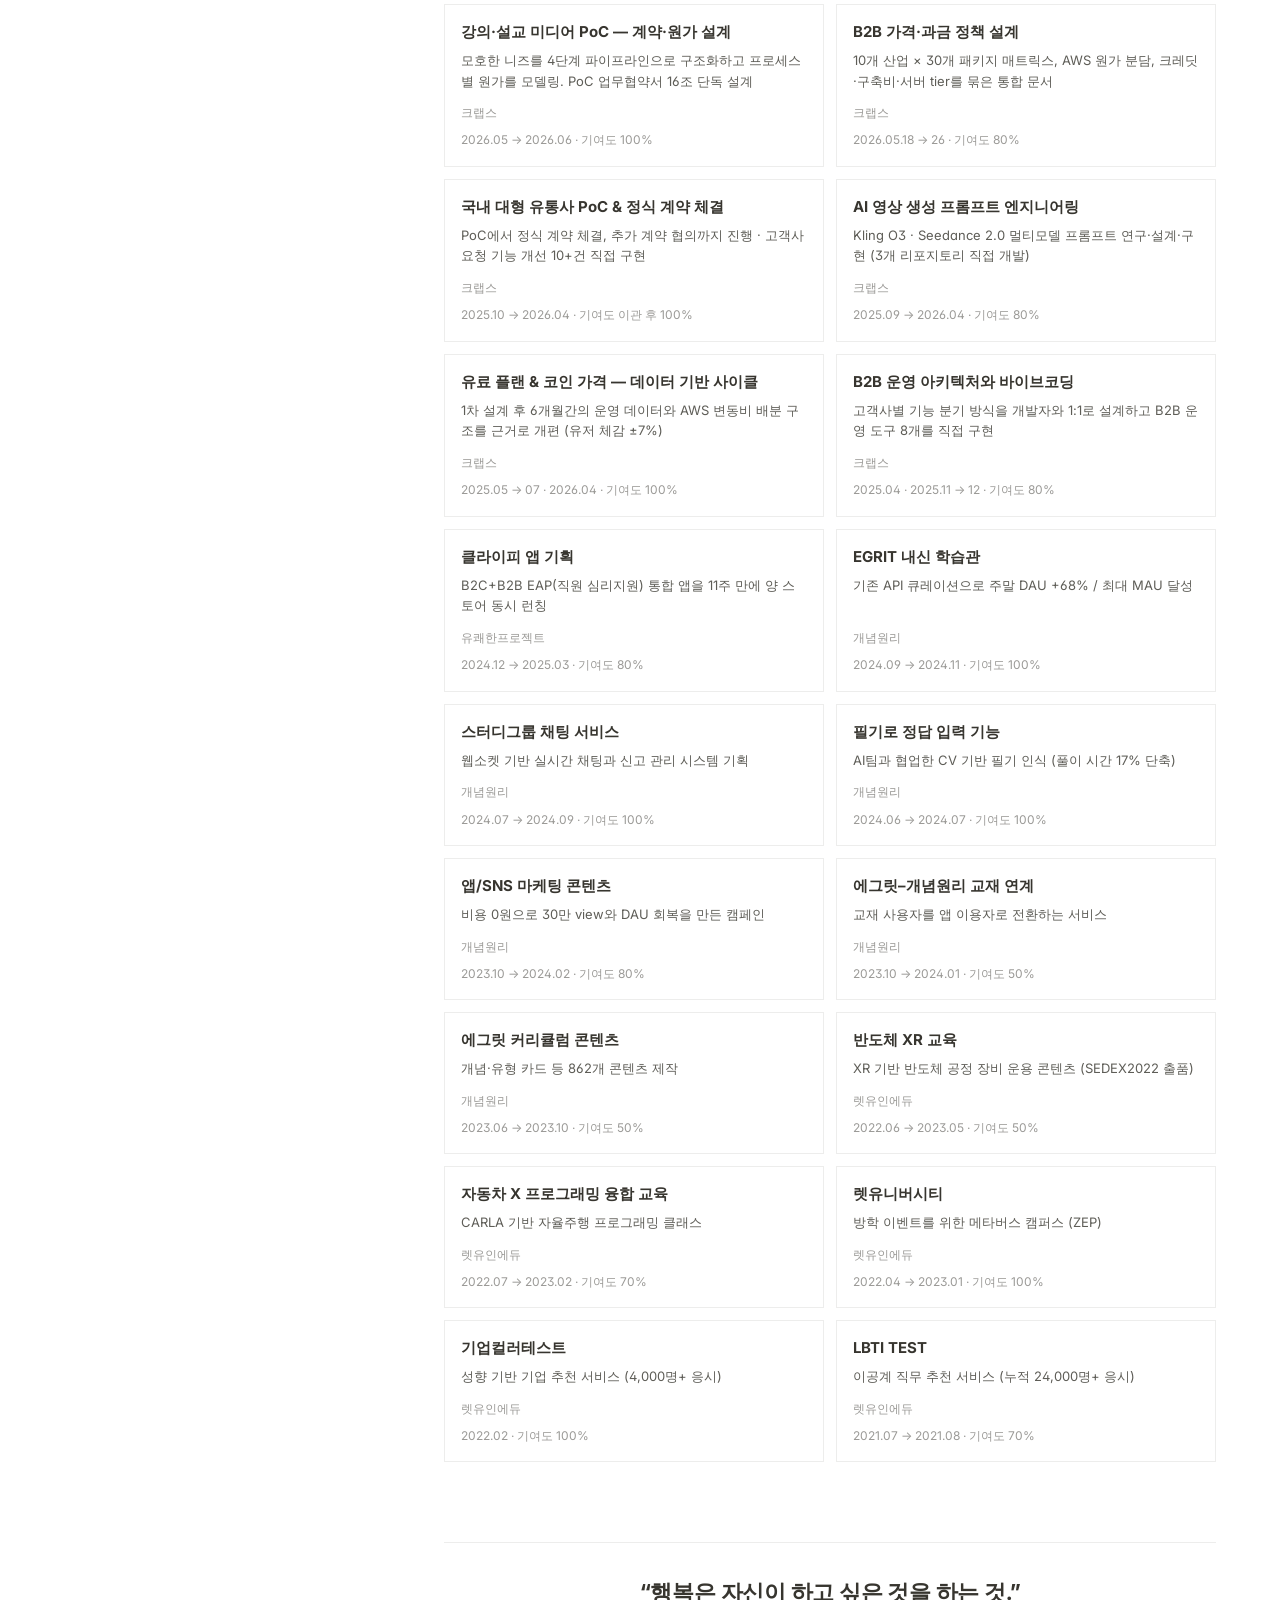
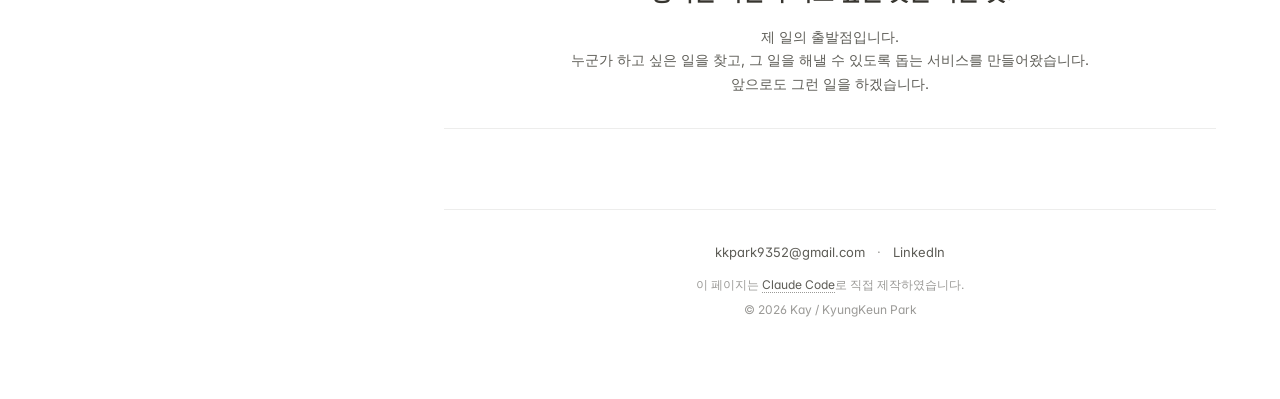
==== commit 79fbe105: "fix: replace customer-internal term '딜' with plain description; expand 리포/key 분기 abbreviations Co-Au" ====
--- a/index.html
+++ b/index.html
@@ -110,7 +110,7 @@
           <div class="ability-row">
             <div class="ability-name"><span class="ability-logo-pair"><img src="https://cdn.simpleicons.org/claude" class="ability-logo" alt=""><img src="https://api.iconify.design/logos/openai-icon.svg" class="ability-logo" alt=""></span><span>Claude Code<br>Codex</span></div>
             <div class="ability-bar"><div class="ability-bar-fill" style="width: 75%;"></div></div><span class="ability-bar-pct">Proficient</span>
-            <div class="ability-desc">프론트·백엔드·AI 3개 리포를 직접 다루며, 20+ 기능을 코드 리뷰 워크플로우로 바이브코딩 구현한 경험. 기획-검토 워크플로우로 개발자와 코드 리뷰 수준의 협업이 가능한 수준</div>
+            <div class="ability-desc">프론트·백엔드·AI 3개 리포지토리를 직접 다루며, 20+ 기능을 코드 리뷰 워크플로우로 바이브코딩 구현한 경험. 기획-검토 워크플로우로 개발자와 코드 리뷰 수준의 협업이 가능한 수준</div>
           </div>
         </div>
 
@@ -377,7 +377,7 @@
 
       <a href="#case=prompt-eng" class="work-card" data-case="prompt-eng" data-company="crabs">
         <div class="work-title">AI 영상 생성 프롬프트 엔지니어링</div>
-        <div class="work-desc">Kling O3 · Seedance 2.0 멀티모델 프롬프트 연구·설계·구현 (3개 리포 직접 개발)</div>
+        <div class="work-desc">Kling O3 · Seedance 2.0 멀티모델 프롬프트 연구·설계·구현 (3개 리포지토리 직접 개발)</div>
         <div class="work-tags">
           <span class="tag tag-crabs">크랩스</span>
         </div>
@@ -681,10 +681,10 @@
             { title: '기능정의서를 동작 단위로 작성', detail: '기능마다 ID를 붙여 개발자가 바로 구현하고 진행률을 추적할 수 있게 함' }
           ],
           features: [
-            { title: 'LLM 상담사 추천', desc: '고민 입력 → 주제 도출 → 매칭', detail: '여러 모델의 입출력 토큰 비용을 시뮬레이션한 뒤 OpenAI LLM 채택. 프롬프트 엔지니어링과 파인튜닝으로 상담 도메인에 맞춤.' },
+            { title: 'LLM 상담사 추천', desc: '입력한 고민에서 주제를 뽑아 맞는 상담사를 매칭', detail: '여러 모델의 입출력 토큰 비용을 시뮬레이션한 뒤 OpenAI LLM 채택. 프롬프트 엔지니어링과 파인튜닝으로 상담 도메인에 맞춤.' },
             { title: '미션과 마음배터리', desc: '튜토리얼을 미션화한 리텐션 장치', detail: '5단계 미션을 30초짜리부터 50분짜리까지 차례로 배치해 메인 기능(심리검사·상담)까지 자연스럽게 들어오게 함. 완료하면 마음배터리로 계속 동기 부여.' },
-            { title: '센드버드 SDK', desc: '채팅·음성·화상 통합 솔루션', detail: '여러 솔루션을 비교한 뒤 통합 SDK 채택. 흩어져 있던 상담사 계정 운영 부담을 없애고 사용 매뉴얼을 직접 만들어 배포.' },
-            { title: '외부 API 연동', desc: '본인인증 · 결제 · 알림톡', detail: '본인인증 · 결제 · 알림톡 각 영역의 솔루션을 비용과 안정성을 비교해 선정. 개발 일정과 운영 정책을 미리 문서로 정리.' },
+            { title: '센드버드 SDK', desc: '채팅·음성·화상을 SDK 하나로 통합', detail: '여러 솔루션을 비교한 뒤 통합 SDK 채택. 흩어져 있던 상담사 계정 운영 부담을 없애고 사용 매뉴얼을 직접 만들어 배포.' },
+            { title: '외부 API 연동', desc: '본인인증, 결제, 알림톡 솔루션을 비용·안정성 기준으로 선정', detail: '본인인증 · 결제 · 알림톡 각 영역의 솔루션을 비용과 안정성을 비교해 선정. 개발 일정과 운영 정책을 미리 문서로 정리.' },
             { title: 'QA 자동 워크플로', desc: 'Notion 티켓 생성과 Slack 알림 자동화', detail: '기능 ID 단위 QA 시트에서 버그를 발견하면 클릭 한 번으로 Notion 티켓이 만들어지고 프로젝트 Slack 채널에 알림이 감. 티켓 상태는 시트에 실시간 반영.' }
           ],
           screens: [
@@ -725,7 +725,7 @@
             { title: '내신 학습관 진입 버튼', desc: '메인 동선 신규 진입점', detail: '메인 화면 상단에 시험 시즌에만 켜지는 토글로 배치. 평상시에는 노출하지 않음.' },
             { title: '첫 사용자 온보딩', desc: '학습 흐름 한눈에 가이드', detail: '시험범위 입력 → 학습 메뉴 추천까지 3단계 인터랙션. 한 번 본 유저는 다시 안 뜨도록 정책 설계.' },
             { title: '세분화된 시험범위 필터', desc: '학교별 시험범위 모두 커버', detail: '기존 단원 단위 필터를 소단원·예제 번호 단위로 분할. 학교마다 다른 시험범위 패턴을 백엔드 변경 한 번으로 모두 처리.' },
-            { title: '학습 기능 큐레이션', desc: '드릴 / 모의고사 / 사전 / 오답', detail: '신규 기능 없이 기존 4개 기능을 내신 동선으로 묶고 진입점을 한 화면에 카드로 정리해 백엔드 작업을 최소화.' }
+            { title: '학습 기능 큐레이션', desc: '드릴, 모의고사, 사전, 오답 네 기능을 내신 동선으로 묶음', detail: '신규 기능 없이 기존 4개 기능을 내신 동선으로 묶고 진입점을 한 화면에 카드로 정리해 백엔드 작업을 최소화.' }
           ],
           screens: [
             { src: 'assets/works/naesin/cover.webp', caption: 'EGRIT 내신 학습관 커버' },
@@ -805,7 +805,7 @@
             { title: '단발이 아닌 연속 캠페인으로 구성', detail: '여러 콘텐츠가 서로 보완하는 구조' }
           ],
           features: [
-            { title: '수능 노가다 풀이 콘텐츠', desc: 'X 타깃 · 재미 위주 바이럴 콘텐츠', detail: '수능 확률과 통계에서 매년 나오는 노가다 풀이 가능 문항을 분석해 시험 당일에 업로드. 30만 view와 가입자 +30%를 확보.' },
+            { title: '수능 노가다 풀이 콘텐츠', desc: 'X 이용자를 타깃으로 한 재미 위주 바이럴 콘텐츠', detail: '수능 확률과 통계에서 매년 나오는 노가다 풀이 가능 문항을 분석해 시험 당일에 업로드. 30만 view와 가입자 +30%를 확보.' },
             { title: '노베/유베 테스트', desc: '스모어 OX 테스트로 중간 전환', detail: '고1 수학 선행 학생 타깃. 결과별로 적합한 앱 기능(개념사전·드릴·커리큘럼·교재연계)을 매칭해 추천하고 다운로드로 연결.' },
             { title: '크리스마스 칭호 이벤트', desc: '앱 내 업적 시스템 활용한 리텐션', detail: '12월에 새로 나온 업적·칭호 시스템을 활용. 접속과 25문제 풀기 두 단계 업적으로 가벼운 참여에서 깊은 참여로 유도. 단순 업적 달성자의 59%가 노력 업적까지 완료.' }
           ],
@@ -853,15 +853,15 @@
             { title: '매뉴얼 v1.0 → v2.4 개정, 운영 사용설명서 5종 작성', desc: '실사용 질문을 반영해 계속 개정', detail: 'PoC 매뉴얼을 고객사 실무자의 질문과 실수에 맞춰 v2.4까지 개정. AI 영상 생성, 내부 도구, 일반 테넌트 운영, 영상 소재로 콘텐츠를 만드는 STC(Source to Content), 프롬프트 영상 생성까지 사용설명서 5종을 써서 고객사에 새 담당자가 와도 스스로 익힐 수 있게 함.' },
             { title: '슬랙 채널과 정기 미팅 운영', desc: '사용 중 생긴 문제·요청을 매주 회의록으로 기록', detail: '고객사 실무자들이 쓰면서 겪은 문제와 요청을 슬랙으로 바로 받고 매주 회의록으로 남겨, 전사 확산 때 다른 팀이 참고할 수 있게 함.' },
             { title: '소재 만들기 (썸네일·배너 생성기)', desc: '영상 제작 흐름 보조', detail: '고객사가 실제로 영상을 만드는 순서에 맞춰 썸네일과 배너를 바로 뽑을 수 있게 만든 도구.' },
-            { title: '윈도우 앱 (보안망 대응)', desc: '로그인 · 내보내기 · MXF · 용량', detail: '고객사 사옥에 직접 가서 PC 보안 환경을 확인한 뒤 개발팀에 윈도우 앱을 의뢰. 전사 확장의 마지막 걸림돌이던 보안망 문제를 해결.' },
-            { title: '고객사 요청 기능 개선 10+건', desc: '프론트 · 백엔드 · AI 영역 직접 구현', detail: '고객사가 쓰면서 발견한 불편과 요청을 기존 인프라 위에서 직접 구현. 개발팀 일정은 그대로 두면서 고객사 불편은 바로 해결.' },
-            { title: '추가 계약 — 인프라 도입 3안 비교', desc: '정량 비교 + 1개월 사전 검증 설계', detail: '고객사 사옥 네트워크 제약 때문에 영상 처리가 느려지는 문제가 생김. 클라우드, 자체 서버, 워크스테이션 3안을 비용·속도·확장성으로 비교하고, 선정안은 본 도입 전에 1개월간 검증하는 테스트를 따로 설계.' },
-            { title: '관리자 사용량 리포트 신규 카테고리', desc: '백엔드 집계 직접 구현', detail: '고객사 관리자 사용량 페이지에 신규 기능 카테고리와 가중 집계를 추가. 화면 비율에 따라 해상도 가중치가 잘못 매겨지던 판정을 픽셀 수 기준으로 고치고, 다른 사람 프로젝트에서 추출한 사용량이 엉뚱한 소속으로 잡히던 버그도 함께 수정.' },
-            { title: '상품 목록 · 분석 옵션 화면 정비', desc: '프론트 직접 구현', detail: '고객사 커머스 딜의 대표 상품 목록을 실제 상품 구성 기준으로 다시 짜서 단일 상품 딜도 보이게 하고, 썸네일이 없으면 상품 코드로 대신 표시. 분석 옵션 화면에는 필터별 안내 문구를 넣고 라이트 모드에서도 잘 보이게 보강.' },
-            { title: '보유 에셋 검색 진입 화면과 검색 API', desc: '프론트 · 백엔드 직접 구현', detail: '외부 링크를 넣는 대신 스페이스에 이미 있는 영상을 검색해 하이라이트를 만들 수 있게 진입 화면을 바꿈. 공유받은 폴더까지 권한에 맞게 검색되고, 한글 자모가 분리된 파일명도 검색됨. 프로젝트가 이미 있으면 열고, 없으면 새로 만들도록 분기.' },
+            { title: '윈도우 앱 (보안망 대응)', desc: '보안망 PC에서 로그인하고, 입력과 내보내기 단계에서 대용량 MXF 파일을 처리', detail: '고객사 사옥에 직접 가서 PC 보안 환경을 확인한 뒤 개발팀에 윈도우 앱을 의뢰. 전사 확장의 마지막 걸림돌이던 보안망 문제를 해결.' },
+            { title: '고객사 요청 기능 개선 10+건', desc: '프론트, 백엔드, AI 영역을 가리지 않고 직접 구현', detail: '고객사가 쓰면서 발견한 불편과 요청을 기존 인프라 위에서 직접 구현. 개발팀 일정은 그대로 두면서 고객사 불편은 바로 해결.' },
+            { title: '추가 계약 — 인프라 도입 3안 비교', desc: '3안을 비용·속도·확장성으로 비교하고 1개월 검증 테스트 설계', detail: '고객사 사옥 네트워크 제약 때문에 영상 처리가 느려지는 문제가 생김. 클라우드, 자체 서버, 워크스테이션 3안을 비용·속도·확장성으로 비교하고, 선정안은 본 도입 전에 1개월간 검증하는 테스트를 따로 설계.' },
+            { title: '관리자 사용량 리포트 신규 카테고리', desc: '신규 카테고리와 가중 집계 로직을 백엔드에 직접 구현', detail: '고객사 관리자 사용량 페이지에 신규 기능 카테고리와 가중 집계를 추가. 화면 비율에 따라 해상도 가중치가 잘못 매겨지던 판정을 픽셀 수 기준으로 고치고, 다른 사람 프로젝트에서 추출한 사용량이 엉뚱한 소속으로 잡히던 버그도 함께 수정.' },
+            { title: '상품 목록 · 분석 옵션 화면 정비', desc: '상품 목록 구성과 분석 옵션 안내를 프론트에서 직접 구현', detail: '고객사 커머스 사이트의 이벤트 페이지에서 대표 상품 목록을 불러올 때, 상품이 1개 이하로 등록되어 있을 때 발생하던 버그 수정. 단일 상품인 경우 해당 상품 하나만 노출되고, 썸네일이 없으면 상품 코드로 대신 표시. 분석 옵션 화면에는 필터별 안내 문구를 넣고 라이트 모드에서도 잘 보이게 보강.' },
+            { title: '보유 에셋 검색 진입 화면과 검색 API', desc: '진입 화면과 검색 API를 프론트·백엔드 모두 직접 구현', detail: '외부 링크를 넣는 대신 스페이스에 이미 있는 영상을 검색해 하이라이트를 만들 수 있게 진입 화면을 바꿈. 공유받은 폴더까지 권한에 맞게 검색되고, 한글 자모가 분리된 파일명도 검색됨. 프로젝트가 이미 있으면 열고, 없으면 새로 만들도록 분기.' },
             { title: '커머스 영상 프로파일', desc: '실제 생성 영상 52편 분석', detail: '고객사가 실제로 만든 영상 52편을 분석해 카테고리별 연출 방향과 제약을 프로파일로 정리하고, 영상 생성 프롬프트와 나레이션 설정에 반영. 처음에는 피처 플래그 뒤에서 검증하고, 기존 방식보다 품질이 낫다는 것을 확인한 뒤 기본 경로로 바꿈.' },
-            { title: '커머스 영상 품질 개선 라운드', desc: '제품 보존 · 나레이션 톤 · voice · 모델 성별', detail: '프로파일을 실제 판매 영상 수준까지 끌어올린 후속 작업. 생성 중에 상품 모양과 디테일이 바뀌지 않도록 제품 보존 지시를 프롬프트 맨 위에 고정하고 카테고리별 보존 프리셋을 적용. 나레이션은 너무 짧은 문장을 막고 프리미엄 톤과 느린 속도로 맞췄으며, 직접 들어보고 고른 목소리만 쓰도록 제한. 남성 타깃 상품에 여성 모델이 나오지 않도록 타깃 성별 추론도 넣고, 회귀 테스트로 품질이 떨어지지 않게 관리.' },
-            { title: '고객사 전용 동작 플래그화', desc: '하드코딩 분기 → 스페이스 단위 플래그', detail: '고객사 전용으로 여기저기 흩어져 있던 분기 코드를 스페이스 단위 플래그 하나로 모음. 영상 목표 길이 기본값과 편집 화면의 원본 확대 조작도 같이 처리.' }
+            { title: '커머스 영상 품질 개선 라운드', desc: '제품 모양 보존, 나레이션 톤과 목소리, 모델 성별까지 프롬프트로 통제', detail: '프로파일을 실제 판매 영상 수준까지 끌어올린 후속 작업. 생성 중에 상품 모양과 디테일이 바뀌지 않도록 제품 보존 지시를 프롬프트 맨 위에 고정하고 카테고리별 보존 프리셋을 적용. 나레이션은 너무 짧은 문장을 막고 프리미엄 톤과 느린 속도로 맞췄으며, 직접 들어보고 고른 목소리만 쓰도록 제한. 남성 타깃 상품에 여성 모델이 나오지 않도록 타깃 성별 추론도 넣고, 회귀 테스트로 품질이 떨어지지 않게 관리.' },
+            { title: '고객사 전용 동작 플래그화', desc: '흩어진 하드코딩 분기를 스페이스 단위 플래그 하나로 통합', detail: '고객사 전용으로 여기저기 흩어져 있던 분기 코드를 스페이스 단위 플래그 하나로 모음. 영상 목표 길이 기본값과 편집 화면의 원본 확대 조작도 같이 처리.' }
           ],
           impact: [
             '정식 계약 체결',
@@ -898,9 +898,9 @@
             { title: '입력 1회에 한 번만 차감하고 별도 과금은 폐지', detail: '검색, 내보내기, 채팅 등 따로 받던 과금을 모두 없애 체감 비용을 단순하게 함' }
           ],
           features: [
-            { title: 'Phase 1 — 와카와카 코인 계산식', desc: '2025.05~07 1차 설계', detail: '분당 과금 모델을 설계하고, 유료 전환율별로 흑자가 나는 MAU를 시뮬레이션.' },
-            { title: 'Phase 1 — 매출-손익 시트', desc: '사업팀 협업', detail: '유료 전환율별 손익을 숫자로 정리해 가격 실험의 근거로 사용.' },
-            { title: 'Phase 1 — 인프라 변동비 분석', desc: 'AWS 고정비·변동비 분리', detail: '변동비를 일반 유저, B2B, 관리자가 쓰는 비중으로 나눠 과금 단가에 반영.' },
+            { title: 'Phase 1 — 와카와카 코인 계산식', desc: '분당 과금 모델과 흑자 MAU 시뮬레이션 (2025.05~07)', detail: '분당 과금 모델을 설계하고, 유료 전환율별로 흑자가 나는 MAU를 시뮬레이션.' },
+            { title: 'Phase 1 — 매출-손익 시트', desc: '사업팀과 함께 유료 전환율별 손익을 정리', detail: '유료 전환율별 손익을 숫자로 정리해 가격 실험의 근거로 사용.' },
+            { title: 'Phase 1 — 인프라 변동비 분석', desc: 'AWS 비용을 고정비와 변동비로 나눠 과금 단가에 반영', detail: '변동비를 일반 유저, B2B, 관리자가 쓰는 비중으로 나눠 과금 단가에 반영.' },
             { title: 'Phase 2 — 가격 체계 개편안', desc: '플랜별 과금 단가 재산정', detail: '6개월 넘게 쌓인 실운영 데이터로 플랜별 과금 단가를 다시 계산.' },
             { title: 'Phase 2 — 별도 과금 폐지', desc: '입력 1회 차감으로 통합', detail: '검색, 내보내기, 채팅, 타이틀, TTS 등 따로 받던 과금을 모두 없앰.' }
           ],
@@ -918,7 +918,7 @@
           period: '2025.04 · 2025.11 → 12', contribution: '80%',
           title: 'B2B 운영 아키텍처와 바이브코딩',
           summary: 'B2B 운영 아키텍처를 개발자와 1:1로 기초부터 함께 설계(2025.04)하고, 그 위에 운영 기능 8개를 Claude Code로 직접 구현(2025.11 → 12).',
-          heroText: { big: 'key 분기 로직', small: 'B2B 아키텍처 공동 설계와 바이브코딩' },
+          heroText: { big: '고객사별 기능 분기 로직', small: 'B2B 아키텍처 공동 설계와 바이브코딩' },
           metrics: [
             { num: '90', unit: '%', label: '고객사 자체 운영 비율 (DB 마이그레이션 제외)' },
             { num: '8', unit: '기능', label: 'B2B 운영 도구 직접 구현' },
@@ -930,26 +930,26 @@
             '기초 인프라를 갖춘 뒤에는 작은 UX 디테일이 고객사 만족도를 좌우'
           ],
           decisions: [
-            { title: 'key 분기 로직을 개발자와 1:1로 함께 합의', detail: '고객사마다 따로 빌드하지 않고 같은 코드에서 분기하는 구조로 결정' },
+            { title: '고객사 식별 key로 기능을 나누는 분기 로직을 개발자와 1:1로 합의', detail: '고객사마다 따로 빌드하지 않고 같은 코드에서 분기하는 구조로 결정' },
             { title: '기초 인프라도 개발자에게 맡기지 않고 함께 결정', detail: '도메인, DB 스키마, 권한, 스페이스 트리, 초기 UI까지 함께 논의해 결정' },
             { title: '작은 UX 디테일은 Claude Code로 직접 보강', detail: '가입 승인 흐름, 멤버 메모 같은 운영 디테일을 직접 채워 고객사 만족도를 높임' },
             { title: '비개발자 코드 작업의 안전장치로 코드 리뷰 워크플로우 합의', detail: '직접 작성한 코드는 별도 브랜치로 올리고 개발자 리뷰를 거쳐 반영하기로 합의. 혼자 작성하고 혼자 배포하는 일이 없도록 함.' }
           ],
           features: [
-            { title: '기초 설계 — 도메인 / DB 스키마', desc: '개발자와 1:1 설계', detail: '이후 확장의 기반이 되는 인프라를 결정.' },
-            { title: '기초 설계 — 권한 / 스페이스 트리 / 초기 UI', desc: '개발자와 1:1 설계', detail: '고객사별 분기 구조의 뼈대를 함께 합의.' },
-            { title: '기초 설계 — key 분기 로직', desc: '확장 방식을 결정하는 핵심', detail: '어떤 식별자로 고객사별 기능을 나눌지 결정. 같은 코드에서 분기하는 구조의 핵심.' },
-            { title: '이메일 토큰 기반 가입 승인', desc: '프론트·백엔드 직접 구현', detail: '관리자가 어드민에 들어가지 않고 메일 한 번으로 가입을 승인할 수 있게 함. 토큰 인증 API까지 직접 구현.' },
-            { title: 'B2B 가입 이메일 템플릿', desc: '요청 / 승인 / 반려 3종', detail: '가입 요청부터 승인·반려까지 이메일로 처리. 고객사가 별도 시스템 없이 메일만으로 멤버를 관리할 수 있음.' },
-            { title: '멤버 관리 — 권한별 메모 인라인 편집', desc: '프론트 직접 구현', detail: '권한 단계별로 메모를 수정·열람. 관리자 실무 편의를 위한 기능.' },
+            { title: '기초 설계 — 도메인 / DB 스키마', desc: '이후 확장의 기반이 되는 구조를 개발자와 1:1로 설계', detail: '이후 확장의 기반이 되는 인프라를 결정.' },
+            { title: '기초 설계 — 권한 / 스페이스 트리 / 초기 UI', desc: '고객사별 분기 구조의 뼈대를 개발자와 함께 합의', detail: '고객사별 분기 구조의 뼈대를 함께 합의.' },
+            { title: '기초 설계 — 고객사별 기능 분기 로직', desc: '확장 방식을 결정하는 핵심', detail: '어떤 식별자로 고객사별 기능을 나눌지 결정. 같은 코드에서 분기하는 구조의 핵심.' },
+            { title: '이메일 토큰 기반 가입 승인', desc: '메일 한 번으로 승인되는 흐름과 토큰 인증 API를 직접 구현', detail: '관리자가 어드민에 들어가지 않고 메일 한 번으로 가입을 승인할 수 있게 함. 토큰 인증 API까지 직접 구현.' },
+            { title: 'B2B 가입 이메일 템플릿', desc: '요청, 승인, 반려 세 가지 메일 템플릿', detail: '가입 요청부터 승인·반려까지 이메일로 처리. 고객사가 별도 시스템 없이 메일만으로 멤버를 관리할 수 있음.' },
+            { title: '멤버 관리 — 권한별 메모 인라인 편집', desc: '권한 단계별 메모 수정·열람을 프론트에서 직접 구현', detail: '권한 단계별로 메모를 수정·열람. 관리자 실무 편의를 위한 기능.' },
             { title: '소속별/개인별 사용량 통계', desc: '집계 API와 엑셀 다운로드 UI', detail: '백엔드 집계 API, 프론트 테이블, 엑셀 내보내기까지 직접 구현.' },
-            { title: 'B2B 기업 리포트', desc: '목데이터 · 통계 설계 · 테넌트 분기', detail: '일별 차트를 테넌트 카테고리에 따라 다르게 보여주도록 분기. 리포트 구조를 처음부터 직접 설계.' },
-            { title: '엔터프라이즈 스페이스별 사용량 리포트', desc: 'API와 UI 직접 구현', detail: '특정 고객사용 스페이스별 사용량 분류와 일별 집계를 백엔드와 프론트 모두 직접 구현.' },
-            { title: '테넌트 로고 커스터마이징', desc: '프론트 직접 구현', detail: '테넌트별 사이드바 로고 적용. 경합 조건(race condition) 수정, 중복 코드 제거, JSDoc 정리까지 함께 처리.' },
+            { title: 'B2B 기업 리포트', desc: '리포트 구조를 처음부터 설계하고 테넌트별로 차트를 분기', detail: '일별 차트를 테넌트 카테고리에 따라 다르게 보여주도록 분기. 리포트 구조를 처음부터 직접 설계.' },
+            { title: '엔터프라이즈 스페이스별 사용량 리포트', desc: '스페이스별 분류와 일별 집계를 API와 UI 모두 직접 구현', detail: '특정 고객사용 스페이스별 사용량 분류와 일별 집계를 백엔드와 프론트 모두 직접 구현.' },
+            { title: '테넌트 로고 커스터마이징', desc: '테넌트별 사이드바 로고를 프론트에서 직접 구현', detail: '테넌트별 사이드바 로고 적용. 경합 조건(race condition) 수정, 중복 코드 제거, JSDoc 정리까지 함께 처리.' },
             { title: '내 스페이스 UI 개선', desc: '프로젝트 생성 흐름 정리', detail: 'B2B 멤버 개인 스페이스의 사용성 보강.' }
           ],
           impact: [
-            'key 분기 구조 위에 기초를 잡아 다른 B2B 고객사로 확장할 수 있는 구조 마련',
+            '고객사 식별 key로 기능을 나누는 구조 위에 기초를 잡아, 다른 B2B 고객사로 확장할 수 있는 구조 마련',
             '고객사가 운영하면서 불편해하던 지점을 바이브코딩으로 직접 보완',
             '백엔드 개발자 일정을 기다리지 않고 운영 디테일을 채움'
           ],
@@ -977,11 +977,11 @@
             { title: '크레딧·구축비·서버 tier를 하나의 문서로 통합', detail: '도입 형태별 견적을 같은 기준으로 바로 낼 수 있는 구조.' }
           ],
           features: [
-            { title: 'B2B 산업별 가격 정책 설계', desc: '10개 산업 × 30개 패키지 매트릭스', detail: '산업군별 사용 패턴과 결제 여력을 분류해 산업별로 차등화된 패키지, 일반가, 최소가, 예상 마진 구조를 설계. 협상 때 최저가와 옵션을 명확히 제시할 수 있도록 근거 수치와 함께 가이드로 문서화.' },
-            { title: 'AWS 원가 분담 모델링', desc: '사용량 비례 vs 고정 비용 분리', detail: '클라우드 비용을 사용량 비례 항목과 고정 비용 항목으로 나눈 뒤, 고객사 규모(Heavy/Medium/Light)별 분담 비율을 산정. 매출 대비 인프라 비용이 적정 범위에 들어오도록 가격 정책에 역산해 반영.' },
-            { title: '엔진별 원가 SQL 정량화', desc: '내부 엔진 사용 로그 기반', detail: '내부 영상/이미지 생성 엔진별 실제 사용 데이터를 SQL로 집계해 단위당 원가를 계산. 외부 모델 단가와 합쳐 크레딧 차감 단가표의 근거로 사용.' },
-            { title: '크레딧과 시스템 구축비 통합 과금', desc: '구독 / 커스터마이징 / 온프레미스', detail: '엔진별 크레딧 차감 단가, 커스터마이징 구축비, 온프레미스 구축비를 하나의 문서로 통합. 고객사 도입 형태에 따라 견적이 바로 나오는 구조를 설계.' },
-            { title: '온프레미스 물리 서버 3-tier 가이드', desc: 'Light / Standard / Heavy 사양 분류', detail: '온프레미스 도입 시 고객사 트래픽 규모에 맞춰 고를 수 있도록 물리 서버 사양을 3개 tier로 표준화. 영업 단계에서 사양, 예상 처리량, 라이선스 범위를 한 장으로 안내 가능.' }
+            { title: 'B2B 산업별 가격 정책 설계', desc: '10개 산업, 30개 패키지로 짠 가격 매트릭스', detail: '산업군별 사용 패턴과 결제 여력을 분류해 산업별로 차등화된 패키지, 일반가, 최소가, 예상 마진 구조를 설계. 협상 때 최저가와 옵션을 명확히 제시할 수 있도록 근거 수치와 함께 가이드로 문서화.' },
+            { title: 'AWS 원가 분담 모델링', desc: '사용량 비례 비용과 고정 비용을 나눠 고객사 규모별로 분담', detail: '클라우드 비용을 사용량 비례 항목과 고정 비용 항목으로 나눈 뒤, 고객사 규모(Heavy/Medium/Light)별 분담 비율을 산정. 매출 대비 인프라 비용이 적정 범위에 들어오도록 가격 정책에 역산해 반영.' },
+            { title: '엔진별 원가 SQL 정량화', desc: '내부 엔진 사용 로그를 SQL로 집계해 단위 원가 계산', detail: '내부 영상/이미지 생성 엔진별 실제 사용 데이터를 SQL로 집계해 단위당 원가를 계산. 외부 모델 단가와 합쳐 크레딧 차감 단가표의 근거로 사용.' },
+            { title: '크레딧과 시스템 구축비 통합 과금', desc: '구독, 커스터마이징, 온프레미스 도입 형태별 견적을 한 문서로', detail: '엔진별 크레딧 차감 단가, 커스터마이징 구축비, 온프레미스 구축비를 하나의 문서로 통합. 고객사 도입 형태에 따라 견적이 바로 나오는 구조를 설계.' },
+            { title: '온프레미스 물리 서버 3-tier 가이드', desc: '트래픽 규모별 Light·Standard·Heavy 세 사양으로 표준화', detail: '온프레미스 도입 시 고객사 트래픽 규모에 맞춰 고를 수 있도록 물리 서버 사양을 3개 tier로 표준화. 영업 단계에서 사양, 예상 처리량, 라이선스 범위를 한 장으로 안내 가능.' }
           ],
           impact: [
             '협상 때 최저가와 옵션을 근거 수치와 함께 바로 제시 가능',
@@ -1019,13 +1019,13 @@
             { title: '변경 감시는 읽기 전용 제안서까지만', detail: '마지막 성공 커밋부터 최신 기준까지 메뉴·모델·옵션·호출량 변화를 검사하되 관리대장은 자동 수정하지 않음. 예약 실행은 운영 승인 전 일시중지 상태로 유지.' }
           ],
           features: [
-            { title: '메뉴별 외부 API 목록', desc: '실제 처리 과정·선택 기능·요금 계산 단위', detail: '각 메뉴에서 실제로 쓰는 기능과 조건별 처리 과정을 코드 근거로 연결하고, 등록만 된 기능과 정상 사용에 포함되는 기능을 분리.' },
-            { title: '공식 가격 근거 정리', desc: '20개 공급자 · 26개 가격·사용 한도 근거', detail: '공개 단가, 요금제별 단가, 무료 구간을 구분하고 가격 출처와 계산 단위를 함께 기록해 숫자만 떠도는 문제를 방지.' },
+            { title: '메뉴별 외부 API 목록', desc: '메뉴마다 실제 처리 과정, 선택 기능, 요금 계산 단위를 코드 근거와 함께 정리', detail: '각 메뉴에서 실제로 쓰는 기능과 조건별 처리 과정을 코드 근거로 연결하고, 등록만 된 기능과 정상 사용에 포함되는 기능을 분리.' },
+            { title: '공식 가격 근거 정리', desc: '공급자 20곳의 가격·사용 한도 근거 26건을 출처와 함께 기록', detail: '공개 단가, 요금제별 단가, 무료 구간을 구분하고 가격 출처와 계산 단위를 함께 기록해 숫자만 떠도는 문제를 방지.' },
             { title: '비용 단계 구분', desc: '68개 메뉴별 가격 기준과 사전 준비·재처리 규칙', detail: '63개 메뉴는 별도 준비가 없고, 4개는 메뉴 안에서 필요할 때만 분석하며, 여러 번 재사용하는 1개 사전 준비 작업은 초기 구축비로 분리. 준비 상태에 따라 제작비만 또는 구축비와 제작비를 함께 계산.' },
-            { title: '최소 정가 파일 버전 관리', desc: '검증용 사본·최신본 적용·이전 버전 복구', detail: '새 가격은 검증용 사본에만 반영하고 기준 파일이 달라졌으면 작업을 중단. 검증 통과 후 최신 파일로 적용하며 이전 파일도 복구할 수 있게 보존.' },
+            { title: '최소 정가 파일 버전 관리', desc: '검증용 사본에서 확인한 뒤 최신본에 적용, 이전 버전은 복구 가능', detail: '새 가격은 검증용 사본에만 반영하고 기준 파일이 달라졌으면 작업을 중단. 검증 통과 후 최신 파일로 적용하며 이전 파일도 복구할 수 있게 보존.' },
             { title: '입력값·수식 안전장치', desc: '공백을 0원으로 표시하지 않음', detail: '필수 고객 입력이 없으면 원가·가산액·최소 정가·표시 금액을 모두 비우고, 입력과 근거가 완결된 경우에만 기존 합산 공식을 실행.' },
-            { title: '코드 변경 감지', desc: '신규·수정·삭제·메뉴명 변경 제안', detail: '바뀌지 않는 메뉴 식별값으로 단순 이름 변경과 실제 비용 구조 변경을 구분하고, 변경된 메뉴의 전체 처리 과정을 확인해 가격 영향과 코드 근거를 제안서로 생성. 예약 작업은 현재 일시중지.' },
-            { title: '대화형 지식 보정', desc: '코딩 에이전트와 규칙을 지속 학습', detail: '오류 사례를 최소 성공 호출, 공통 선행 단계, 선택 분기, 초기 구축비, 재사용·재처리 조건 같은 공통 판정 규칙으로 일반화해 이후 답변과 감시에 적용.' },
+            { title: '코드 변경 감지', desc: '메뉴 신규·수정·삭제와 이름 변경을 구분해 가격 영향 제안서 생성', detail: '바뀌지 않는 메뉴 식별값으로 단순 이름 변경과 실제 비용 구조 변경을 구분하고, 변경된 메뉴의 전체 처리 과정을 확인해 가격 영향과 코드 근거를 제안서로 생성. 예약 작업은 현재 일시중지.' },
+            { title: '대화형 지식 보정', desc: '오류 사례를 공통 판정 규칙으로 일반화해 다음 답변에 반영', detail: '오류 사례를 최소 성공 호출, 공통 선행 단계, 선택 분기, 초기 구축비, 재사용·재처리 조건 같은 공통 판정 규칙으로 일반화해 이후 답변과 감시에 적용.' },
             { title: '사내 메신저 원가 봇', desc: '봇을 태그해 자연어로 질문, 입력값 일괄 확인', detail: '봇을 태그하고 메뉴명 또는 기능명을 물으면 필요한 고객 입력을 한 번에 확인한 뒤 최소 정가와 산정 조건을 답변. 금액 표기와 항목별·세부 내역 형식도 고정해 반복 문의의 응답 품질을 표준화.' }
           ],
           impact: [
@@ -1063,11 +1063,11 @@
           features: [
             { title: '사용자 화면 전면 다국어화', desc: '한/영 다국어 키 6,475개 1:1 대응', detail: '지원 채팅, 결과물 플로우, 홈 가이드·사이드바, 플레이그라운드 카탈로그, 브랜드 템플릿, 에디터까지 전 화면의 문구를 추출. 중복 키 0으로 정리하고 서비스 브랜드 표기를 하나로 통일.' },
             { title: '리전·세션 컨텍스트 API', desc: '공개 리전 조회와 인증 세션 컨텍스트', detail: '앱 전체에서 참조할 리전 컨텍스트 엔드포인트를 새로 만들고, 상품 응답에 리전·통화·결제 수단·표시 금액을 파생 필드로 추가. 결제 검증에 쓰는 원장 금액은 건드리지 않음.' },
-            { title: '접속 국가 geo-IP 판별', desc: '임베디드 geo-IP DB 조회', detail: '수집 중인 접속 IP를 내장 국가 DB로 조회해 국가를 판별. IP 파싱 단계에서 DNS 조회를 막고, 헤더 오버라이드는 환경 플래그로만 허용.' },
-            { title: '표시 통화 이원화', desc: '국내 원화 / 해외 달러', detail: '가격·결제·구독·다운그레이드 화면을 리전별 통화와 결제 수단으로 분기. 통화 전환 안내 배너와 부가세 표기 분기까지 포함.' },
-            { title: '로케일별 자산 분기', desc: '폰트 · 랜딩 에셋 · 메타데이터 · 날짜', detail: '기본 폰트, 랜딩 데모 에셋, 전역 메타데이터, 날짜 표기를 로케일·리전별로 분리해 영어 화면이 국내 자산을 그대로 쓰지 않도록 정리.' },
+            { title: '접속 국가 geo-IP 판별', desc: '내장 국가 DB로 접속 IP의 국가를 판별', detail: '수집 중인 접속 IP를 내장 국가 DB로 조회해 국가를 판별. IP 파싱 단계에서 DNS 조회를 막고, 헤더 오버라이드는 환경 플래그로만 허용.' },
+            { title: '표시 통화 이원화', desc: '국내는 원화, 해외는 달러로 가격·결제 화면 분기', detail: '가격·결제·구독·다운그레이드 화면을 리전별 통화와 결제 수단으로 분기. 통화 전환 안내 배너와 부가세 표기 분기까지 포함.' },
+            { title: '로케일별 자산 분기', desc: '폰트, 랜딩 에셋, 메타데이터, 날짜 표기를 로케일별로 분리', detail: '기본 폰트, 랜딩 데모 에셋, 전역 메타데이터, 날짜 표기를 로케일·리전별로 분리해 영어 화면이 국내 자산을 그대로 쓰지 않도록 정리.' },
             { title: '콘텐츠 언어 일치', desc: '화면 언어와 대본 언어 분리', detail: '사용자가 고른 콘텐츠 언어를 생성 요청에 넘기도록 바꾸고, 영어 대본이 1~2단어 씬으로 잘게 쪼개지던 문제를 단어 수와 발화 시간 기준으로 6~10단어 씬이 되게 고침. 제목·본문·기획 의도의 출력 언어도 대본 언어에 맞춤.' },
-            { title: '행동 분석 이벤트 안정화', desc: '문구 비교 → 고정 식별자', detail: '화면 문구 문자열로 집계하던 이벤트를 카드 고정 식별자 기준으로 바꿔, 영문화 이후에도 지표가 끊기지 않게 미리 전환.' }
+            { title: '행동 분석 이벤트 안정화', desc: '문구 문자열 대신 고정 식별자로 이벤트 집계', detail: '화면 문구 문자열로 집계하던 이벤트를 카드 고정 식별자 기준으로 바꿔, 영문화 이후에도 지표가 끊기지 않게 미리 전환.' }
           ],
           impact: [
             '영어 로케일과 해외 리전에서 가입부터 결제까지 끊기지 않는 흐름 확보',
@@ -1101,11 +1101,11 @@
             { title: '실사 촬영이 어려운 제약을 정적 이미지와 AI 생성 영상으로 해결', detail: '검증된 UGC 광고의 톤을 정적 이미지와 AI 생성 영상으로 재현해 촬영 소스 없이도 소재 제작을 진행.' }
           ],
           features: [
-            { title: '사업계획서 액션 체크리스트', desc: '4개 카테고리 분해', detail: '미국 런칭에 필요한 항목을 제품, 영문 카피, 마케팅, 법무/결제/인프라로 분리. 직접 실행할 항목과 다른 부서·리스크 항목을 구분해 이후 태스크의 기준으로 삼음.' },
+            { title: '사업계획서 액션 체크리스트', desc: '런칭 항목을 제품, 영문 카피, 마케팅, 법무/결제/인프라 4개로 분해', detail: '미국 런칭에 필요한 항목을 제품, 영문 카피, 마케팅, 법무/결제/인프라로 분리. 직접 실행할 항목과 다른 부서·리스크 항목을 구분해 이후 태스크의 기준으로 삼음.' },
             { title: 'WBS와 일정 계획', desc: '마일스톤 5단계와 내부 데드라인', detail: '체크리스트 → E2E → 영문 표현 → 런칭 준비안 → 지속 실행으로 마일스톤을 분해하고, 각 작업에 착수일·자체 목표 완료일·승인 게이트·선행 의존을 표시.' },
             { title: '영어 UI E2E QA와 영문 랜딩 정비', desc: '전체 플로우 브라우저 실측', detail: '영어 설정으로 업로드부터 분석, 숏폼 생성까지 전체 흐름을 브라우저에서 직접 점검. UI, 자막, 내레이션, 톤 문제를 진단 리포트로 정리해 코드 수정으로 연결하고, 영문 랜딩 카피까지 정비. 국내 버전에서 재활용할 수 있는 화면도 점검.' },
-            { title: '해외 결제(MoR) 실제 셋업·연동', desc: '가입·인증·상품 구성·개발 연동', detail: '판매 대행(Merchant of Record) 방식을 채택해 세금·규제 부담을 낮추고, 계정 가입·신원 인증·심사·테스트 모드 검증까지 실무를 직접 처리. 구독 플랜과 코인팩 8개 상품을 양식에 맞춰 구성하고 USD 가격 정책을 정리해 개발 연동으로 연결.' },
-            { title: '1차 타깃 세그먼트 확정', desc: '미국 틱톡샵 셀러', detail: '출처를 검증한 시장 리서치를 바탕으로 1차 타깃을 미국 틱톡샵 셀러로 확정(아마존 라이브·유튜브 리뷰어는 후순위). 완성도 높은 광고보다 피드에 자연스럽게 섞이는 UGC 톤을 소재 방향으로 채택.' },
+            { title: '해외 결제(MoR) 실제 셋업·연동', desc: '계정 가입, 신원 인증, 상품 8개 구성, 개발 연동까지 직접 처리', detail: '판매 대행(Merchant of Record) 방식을 채택해 세금·규제 부담을 낮추고, 계정 가입·신원 인증·심사·테스트 모드 검증까지 실무를 직접 처리. 구독 플랜과 코인팩 8개 상품을 양식에 맞춰 구성하고 USD 가격 정책을 정리해 개발 연동으로 연결.' },
+            { title: '1차 타깃 세그먼트 확정', desc: '시장 리서치로 미국 틱톡샵 셀러를 1차 타깃으로 확정', detail: '출처를 검증한 시장 리서치를 바탕으로 1차 타깃을 미국 틱톡샵 셀러로 확정(아마존 라이브·유튜브 리뷰어는 후순위). 완성도 높은 광고보다 피드에 자연스럽게 섞이는 UGC 톤을 소재 방향으로 채택.' },
             { title: '광고 소재 직접 제작', desc: '랜딩 데모와 UGC 스타일 영상·이미지', detail: '랜딩용 데모 6종을 제품 유형별로 제작하고, 촬영 소스가 없는 제약은 정적 이미지와 AI 생성 영상으로 해결. 15초 세로 UGC 스타일 소재와 영문 훅 카피를 여러 번 다듬어 제작하고, 내부 공유용 소재 설명까지 작성.' }
           ],
           impact: [
@@ -1140,12 +1140,12 @@
             { title: '재생성해도 기존 결과가 사라지지 않는 데이터 구조', detail: '다각도 컷을 다시 만들어도 이미 만든 영상·이미지가 유지되도록 단계 간 의존 관계를 설계. 각 단계는 재실행할 때마다 결과를 누적.' }
           ],
           features: [
-            { title: '상품 소스 입력', desc: 'URL 크롤 재사용 / 직접 업로드', detail: '상품 URL을 넣으면 기존 파이프라인으로 상세페이지를 잘라 제품 이미지 후보를 그리드로 보여주고, PD가 현장에서 찍은 저화질 사진을 직접 올리는 것도 지원. 입력 필드는 하나로 합쳐 URL과 상품코드 어느 쪽을 붙여도 동작.' },
-            { title: '자동 배경 제거 전처리', desc: '사용자 비노출·캐싱·무과금', detail: '수집·업로드 이미지의 배경 유무를 자동 판별해 모델 호출 직전에 한 번에 처리하고 결과를 캐싱. 배경 제거라는 용어를 UI에 드러내지 않고 실패 시 처리만 구현해 불필요한 확인 단계를 없앰.' },
-            { title: '다각도 자동 생성', desc: '상품 1장 → 정면·측면·후면·부감·밑창', detail: '이미지 한 장에서 정해진 앵글 세트로 다각도 이미지를 자동 생성. 앵글 라벨 자동 태깅과 사용자 수정, 전체가 아니라 컷 단위 재생성을 지원.' },
+            { title: '상품 소스 입력', desc: '상품 URL 크롤과 현장 사진 직접 업로드 모두 지원', detail: '상품 URL을 넣으면 기존 파이프라인으로 상세페이지를 잘라 제품 이미지 후보를 그리드로 보여주고, PD가 현장에서 찍은 저화질 사진을 직접 올리는 것도 지원. 입력 필드는 하나로 합쳐 URL과 상품코드 어느 쪽을 붙여도 동작.' },
+            { title: '자동 배경 제거 전처리', desc: '사용자에게 드러내지 않고 자동 처리, 결과 캐싱, 과금 없음', detail: '수집·업로드 이미지의 배경 유무를 자동 판별해 모델 호출 직전에 한 번에 처리하고 결과를 캐싱. 배경 제거라는 용어를 UI에 드러내지 않고 실패 시 처리만 구현해 불필요한 확인 단계를 없앰.' },
+            { title: '다각도 자동 생성', desc: '상품 사진 1장으로 정면·측면·후면·부감·밑창 앵글 자동 생성', detail: '이미지 한 장에서 정해진 앵글 세트로 다각도 이미지를 자동 생성. 앵글 라벨 자동 태깅과 사용자 수정, 전체가 아니라 컷 단위 재생성을 지원.' },
             { title: '산출물 — 상품 영상과 구성 스틸', desc: '자막 없는 깨끗한 소스', detail: '제품에 집중된 다각도·회전 영상(인물 포함 옵션·연출 템포·길이 옵션)과 마케팅용 구성 스틸을 생성. 방송 자막은 고객이 후작업으로 넣으므로 자막 없는 소스만 제작.' },
-            { title: '결과물 기록 구조', desc: '생성 결과 기준 · 동시성 안전', detail: '별도 원장 테이블 없이 생성 시도 1건이 결과 1행이 되도록 설계. 동시 콜백이 서로 덮어쓰는 지점을 구조적으로 없애고, 삭제는 실제 삭제 대신 삭제 표시(tombstone)로 처리.' },
-            { title: 'TV 송출 기준과 내보내기', desc: '16:9 기본 · 9:16 옵션', detail: '기존 9:16 기준과 달리 방송 송출용 16:9를 기본으로 두고 9:16을 옵션으로 제공. 결과를 한 프로젝트에 누적하고 이미지·영상으로 내보내기.' }
+            { title: '결과물 기록 구조', desc: '생성 시도 1건이 결과 1행, 동시 콜백 충돌 없음', detail: '별도 원장 테이블 없이 생성 시도 1건이 결과 1행이 되도록 설계. 동시 콜백이 서로 덮어쓰는 지점을 구조적으로 없애고, 삭제는 실제 삭제 대신 삭제 표시(tombstone)로 처리.' },
+            { title: 'TV 송출 기준과 내보내기', desc: '방송용 16:9를 기본으로, 9:16은 옵션으로 내보내기', detail: '기존 9:16 기준과 달리 방송 송출용 16:9를 기본으로 두고 9:16을 옵션으로 제공. 결과를 한 프로젝트에 누적하고 이미지·영상으로 내보내기.' }
           ],
           impact: [
             '개인 역량에 따라 달라지던 마케팅 에셋 제작을 선택형·프리셋 기반 표준 도구로 바꿈',
@@ -1180,9 +1180,9 @@
           features: [
             { title: '메뉴명 단어장·표준화', desc: '공용 메뉴 47개 이름과 설명 통일', detail: '흩어져 있던 메뉴 이름과 설명을 확정 단어장으로 통일. 여러 화면에서 공유하는 메뉴는 해당 영역에서만 새 이름을 쓰도록 경계도 정리. 구 브랜드 표기도 함께 제거.' },
             { title: '활용 목적 × 산업군 사례 쇼케이스', desc: '첫 화면을 사례 중심으로', detail: '실제 생성 사례 영상을 활용 목적과 산업군 분류로 필터링하는 첫 화면으로 전환. 카드 클릭 시 원본 영상을 큰 창으로 보고, 필터 0건 화면·초기화까지 정리.' },
-            { title: '보는 주체별 첫 화면 분기', desc: '고객 Space / 내부·운영자', detail: '고객사 Space는 열린 메뉴 영상만·산업군 필터 숨김·사례 없으면 메뉴 카탈로그로 대체. 내부/운영자는 전체 사례와 두 축 필터를 모두 노출.' },
-            { title: '메뉴 진입 화면 재설계', desc: '설명 · 새 프로젝트 · 최근 작업', detail: '각 메뉴 진입 화면을 기능 설명, 새 프로젝트 시작, 최근 프로젝트 세 영역으로 나누고 첫 화면 사례 미리보기를 연결.' },
-            { title: '사이드바 정리', desc: '전용 폭 · 한 줄 메뉴명 · 툴팁', detail: '이 영역 전용 폭과 한 줄 메뉴명으로 가독성을 높이고, 툴팁은 펼친 상태에서 설명만·접힌 상태에서 이름과 설명을 보여주도록 분리.' },
+            { title: '보는 주체별 첫 화면 분기', desc: '고객사 Space와 내부·운영자에게 다른 첫 화면', detail: '고객사 Space는 열린 메뉴 영상만·산업군 필터 숨김·사례 없으면 메뉴 카탈로그로 대체. 내부/운영자는 전체 사례와 두 축 필터를 모두 노출.' },
+            { title: '메뉴 진입 화면 재설계', desc: '기능 설명, 새 프로젝트, 최근 작업 세 영역으로 구성', detail: '각 메뉴 진입 화면을 기능 설명, 새 프로젝트 시작, 최근 프로젝트 세 영역으로 나누고 첫 화면 사례 미리보기를 연결.' },
+            { title: '사이드바 정리', desc: '전용 폭과 한 줄 메뉴명으로 가독성 확보, 툴팁은 상태별로 분리', detail: '이 영역 전용 폭과 한 줄 메뉴명으로 가독성을 높이고, 툴팁은 펼친 상태에서 설명만·접힌 상태에서 이름과 설명을 보여주도록 분리.' },
             { title: '레거시 메뉴 종료 처리', desc: '레지스트리 정리와 종료 안내', detail: '구버전 메뉴를 레지스트리에서 제거해 사이드바·카탈로그·권한 옵션까지 한 번에 정리하고, 옛 프로젝트 재진입은 종료 안내 화면으로 받고 경로는 redirect.' }
           ],
           impact: [
@@ -1216,8 +1216,8 @@
             { title: '정식 계약 전환 조건·우선협상권을 계약에 선반영', detail: 'PoC 성공 시 어떤 조건으로 정식 계약으로 넘어가는지, 우선협상권을 어떻게 갖는지를 미리 명문화.' }
           ],
           features: [
-            { title: 'PoC 범위 문서(SOW) 작성', desc: '주차별 개발·운영 범위', detail: '전용 환경 세팅부터 기본 연동, 운영 지원까지 주차 단위로 범위를 정의하고, 범위 밖 항목과 정식 계약 논의 항목을 분리해 기대치를 맞춤.' },
-            { title: 'PoC 계약서 조항 초안', desc: '운영·소통 / 성공기준 / 정식전환 / 우선협상', detail: 'PM·BD 관점에서 운영·소통, 성공 기준, 정식 전환, 우선협상권 조항의 초안을 작성. 각 조항의 협상 포인트와 산출물별 수정 횟수, 성공 기준 같은 실무 조건을 반영.' },
+            { title: 'PoC 범위 문서(SOW) 작성', desc: '주차 단위로 개발·운영 범위를 정의하고 범위 밖 항목을 분리', detail: '전용 환경 세팅부터 기본 연동, 운영 지원까지 주차 단위로 범위를 정의하고, 범위 밖 항목과 정식 계약 논의 항목을 분리해 기대치를 맞춤.' },
+            { title: 'PoC 계약서 조항 초안', desc: '운영·소통, 성공 기준, 정식 전환, 우선협상권 조항 초안', detail: 'PM·BD 관점에서 운영·소통, 성공 기준, 정식 전환, 우선협상권 조항의 초안을 작성. 각 조항의 협상 포인트와 산출물별 수정 횟수, 성공 기준 같은 실무 조건을 반영.' },
             { title: '보안·연동 명세', desc: '고객사 보안 기준 대응', detail: '고객사 보안 기준과 콘텐츠 관리 시스템 연동 요구사항을 명세로 정리해 PoC 셋업과 정식 연동 논의의 기준 문서로 삼음.' },
             { title: '실무 미팅 준비 · 액션아이템 정리', desc: '협상 아젠다 도출', detail: '실무 미팅에서 다룰 항목을 우선순위로 정리하고, 고객사 측 액션아이템과 대조해 우리 쪽에서 먼저 제안할 논의 지점을 정리.' }
           ],
@@ -1253,12 +1253,12 @@
             { title: '산출물 저작권·기술 귀속·데이터 학습 방지를 조항으로 분리', detail: '제작물 저작권은 고객사, 기술·템플릿·노하우는 자사로 귀속. 제공 자료를 범용 AI 모델 학습에 쓰지 않는다는 보증까지 조항에 포함.' }
           ],
           features: [
-            { title: '고객사 요청 판별', desc: '회의록·메시지 교차 검증', detail: '회의록과 메시지를 대조해 검토 문의인지 이번 주 납기 요청인지 구분하고, 추측을 걸러낸 뒤 확인 질문으로 범위를 좁힘.' },
-            { title: '니즈 파이프라인 구조화', desc: '4단계 영상 생성 흐름', detail: '아바타, 텍스트 변환, 숏폼 생성 등 늘어난 요구를 하나의 파이프라인으로 정리해, 이후 원가·연동·미팅 논의의 공통 기준으로 삼음.' },
-            { title: '프로세스별 편당 원가 모델', desc: '단계별 실비용 환산', detail: '대본, 음성, 렌더링, 자막 등 생성 단계별 비용을 실지출 기준으로 환산해 편당 원가를 산출. API 단가 기준 비용을 실지출 기준으로 맞춰 마진 판단 근거로 사용.' },
-            { title: '템플릿 구축비 분리 산정', desc: '일회성 구축 vs 편당 변동', detail: '디자인·템플릿 같은 일회성 구축 비용을 편당 변동 원가와 분리해, 도입 형태별 견적이 왜곡되지 않게 함.' },
-            { title: 'PoC 업무협약서 초안 설계 (16개 조항)', desc: '목적·마일스톤·범위·성공기준·정식전환·IP·비밀유지·데이터', detail: 'PM·BD 관점에서 주차별 마일스톤, PoC와 정식 계약의 범위 경계, 성공 기준, 정식 계약 전환 조건, 산출물 저작권 귀속, 비밀유지, 제공 자료의 범용 모델 학습 금지 등 실무 조건을 조항 초안으로 정리.' },
-            { title: 'API 연동 구조 협의', desc: 'URL 왕복 방식', detail: '영상 URL 전달 → 숏폼 생성 → 결과 URL 회신 구조로 연동을 합의해 양측 책임 범위를 단순하게 하고 실서비스 연동 리스크를 낮춤.' }
+            { title: '고객사 요청 판별', desc: '회의록과 메시지를 대조해 검토 문의와 납기 요청을 구분', detail: '회의록과 메시지를 대조해 검토 문의인지 이번 주 납기 요청인지 구분하고, 추측을 걸러낸 뒤 확인 질문으로 범위를 좁힘.' },
+            { title: '니즈 파이프라인 구조화', desc: '늘어난 요구를 4단계 영상 생성 파이프라인 하나로 정리', detail: '아바타, 텍스트 변환, 숏폼 생성 등 늘어난 요구를 하나의 파이프라인으로 정리해, 이후 원가·연동·미팅 논의의 공통 기준으로 삼음.' },
+            { title: '프로세스별 편당 원가 모델', desc: '생성 단계별 비용을 실지출 기준으로 환산해 편당 원가 산출', detail: '대본, 음성, 렌더링, 자막 등 생성 단계별 비용을 실지출 기준으로 환산해 편당 원가를 산출. API 단가 기준 비용을 실지출 기준으로 맞춰 마진 판단 근거로 사용.' },
+            { title: '템플릿 구축비 분리 산정', desc: '일회성 구축 비용과 편당 변동 원가를 분리', detail: '디자인·템플릿 같은 일회성 구축 비용을 편당 변동 원가와 분리해, 도입 형태별 견적이 왜곡되지 않게 함.' },
+            { title: 'PoC 업무협약서 초안 설계 (16개 조항)', desc: '목적부터 마일스톤, 범위, 성공 기준, 정식 전환, 저작권, 비밀유지, 데이터 사용까지 16개 조항', detail: 'PM·BD 관점에서 주차별 마일스톤, PoC와 정식 계약의 범위 경계, 성공 기준, 정식 계약 전환 조건, 산출물 저작권 귀속, 비밀유지, 제공 자료의 범용 모델 학습 금지 등 실무 조건을 조항 초안으로 정리.' },
+            { title: 'API 연동 구조 협의', desc: '영상 URL을 보내고 결과 URL을 받는 단순 왕복 구조', detail: '영상 URL 전달 → 숏폼 생성 → 결과 URL 회신 구조로 연동을 합의해 양측 책임 범위를 단순하게 하고 실서비스 연동 리스크를 낮춤.' }
           ],
           impact: [
             '모호한 고객사 요청에서 실제 니즈를 가려내 미팅이 겉도는 일을 방지',
@@ -1291,19 +1291,19 @@
             { title: '두 가지 접근을 모두 직접 프로토타이핑한 뒤 비교해 결정', detail: 'Seedance의 한국어 음성 품질 한계를 (A) 외부 TTS 합성, (B) 내부 음운 규칙 두 가지로 모두 바이브코딩으로 구현. 비용 예측 가능성, 품질 안정성, 운영 부담을 기준으로 비교해 A를 채택하고, B에서 나온 영문 브랜드 음역 규칙은 따로 반영.' }
           ],
           features: [
-            { title: 'Kling O3 프롬프트 리서치', desc: '94개 검증 프롬프트 수집 · 12개 패턴 도출', detail: '보존 명령 어휘(keep > maintain > preserve), 카메라 보수성(6-8도 회전), 조명 능동태 동사, Constraints 블록 형식 등 모델에 특화된 어휘 체계를 정리.' },
-            { title: 'Seedance 2.0 프롬프트 리서치', desc: '69개 검증 프롬프트 수집 · 21개 패턴 도출', detail: '중국어 자료 중심으로 공식 6단계 작성법, 8차원 중문 공식, 카메라 움직임 키워드 속기표, 스타일 템플릿 16종, 타임라인 프롬프팅, 캐릭터 일관성, 네거티브 프롬프트를 정리.' },
-            { title: 'Seedance 2.0 R2V(Reference-to-Video) 프롬프트 생성기', desc: 'AI 리포 신규 모듈 (366줄)', detail: '6단계 공식 기반 LLM 프롬프트 생성. LLM 실패 시 규칙 기반으로 안전하게 조립.' },
+            { title: 'Kling O3 프롬프트 리서치', desc: '검증 프롬프트 94개를 모아 12개 패턴 도출', detail: '보존 명령 어휘(keep > maintain > preserve), 카메라 보수성(6-8도 회전), 조명 능동태 동사, Constraints 블록 형식 등 모델에 특화된 어휘 체계를 정리.' },
+            { title: 'Seedance 2.0 프롬프트 리서치', desc: '검증 프롬프트 69개를 모아 21개 패턴 도출', detail: '중국어 자료 중심으로 공식 6단계 작성법, 8차원 중문 공식, 카메라 움직임 키워드 속기표, 스타일 템플릿 16종, 타임라인 프롬프팅, 캐릭터 일관성, 네거티브 프롬프트를 정리.' },
+            { title: 'Seedance 2.0 R2V(Reference-to-Video) 프롬프트 생성기', desc: 'AI 리포지토리에 새 모듈로 직접 구현 (366줄)', detail: '6단계 공식 기반 LLM 프롬프트 생성. LLM 실패 시 규칙 기반으로 안전하게 조립.' },
             { title: 'Seedance 2.0 커머스 특화 프로파일', desc: '실판매 영상 수준 품질 튜닝', detail: '범용 6단계 생성기 위에 커머스 영상 전용 지시 계층을 얹음. 상품 형태·디테일 보존 지시를 프롬프트 최상단에 고정하고, 상품 카테고리별로 보존해야 할 요소(디테일 개수·진열 형태 등)를 프리셋화. 나레이션은 프리미엄 톤·느린 발화 속도로 파라미터를 조정하고, 타깃 성별 추론으로 모델 성별을 맞춤. 실패 시 억지 문구가 들어가지 않도록 기본 슬로건 대체 로직을 제거하고 나레이션만 생략.' },
             { title: '복수 참조 이미지 프롬프트 분기', desc: '상품 동일성 판정 → 지시 자동 분기', detail: '여러 상품 이미지를 참조로 넣을 때, 비전 모델로 "같은 상품(각도 차이)인지 다른 상품인지"를 판정해 프롬프트를 자동 분기. 같은 상품이면 각도 간 일관성 지시, 다른 상품이면 혼합 금지 지시를 넣어 결과물이 뭉개지지 않게 함. 판정 경계·실패는 안전측(다른 상품)으로 폴백.' },
             { title: '참조 이미지 자동 전처리와 main/sub 역할 분리', desc: '실사 인물·배경 글자 제거 후 역할 부여', detail: '영상 생성 시점에 실사 인물 얼굴이나 배경 글자가 있는 참조 이미지를 자동으로 제품만 추출해 교체(생성 벤더의 실사 인물 거부를 예방). 참조가 여럿이면 main(형태·핏·색)과 sub(디테일 보강) 역할을 프롬프트로 분리해, 어떤 이미지를 기준으로 잡을지 모델에 명확히 지시.' },
             { title: '벤더 거부 시 자동 복구 재시도', desc: '거부 이미지 특정 → 강제 추출 후 재시도', detail: '생성 벤더가 사람 감지로 요청을 거부하면, 문제된 참조 이미지만 특정해 강제로 제품 추출한 뒤 재시도(상한 3회). 이미지별 상품명 추출·전파와 참조 종횡비 정규화까지 붙여 실패율을 낮추고, 정규화 유틸은 마케팅 에셋 기능과 공용화.' },
             { title: 'GTS(Generation to Short) 출연 모델 선택·국적 고정', desc: '성별·연령대 선택, 자동 경로는 한국인 모델', detail: '광고 영상에 등장하는 모델의 성별·연령대(추천/여성·남성 성인/여성·남성 아동)를 사용자가 고르면 생성 프롬프트에 반영하고, 선택을 바꾸면 저장만 되고 생성 중에는 잠김. 성별을 지정하지 않은 자동 경로에서 서양 모델이 나오던 문제를 "사람이 등장하면 한국인 모델" 지시로 교정하되, 자동일 때 성별은 지어내지 않음.' },
             { title: 'Kling O3 전용 프롬프트 빌더', desc: '카테고리별 슬롯 우선순위 분리', detail: '시네마틱 광고 카테고리 전용으로 빌더 메서드 8개를 모두 재정의. Sora 2 의존을 끊고 모델별 정책을 처음 적용.' },
-            { title: '씬별 비디오 프롬프트 파이프라인', desc: '스토리보드 → 씬 → 프롬프트', detail: '마스터 스토리보드 파싱 → 씬별 비디오 프롬프트 생성 → Remotion 코드 프롬프트까지 연결.' },
-            { title: '멀티모델 Descriptor 레지스트리', desc: 'Kling Turbo / Veo 3.1 / Grok 등록', detail: '신규 모델 추가 시 descriptor만 등록하면 파이프라인이 자동 분기되는 확장 구조.' },
-            { title: '테넌트별 모델 선택 UI', desc: '프론트엔드 직접 구현', detail: 'AI 에이전트 모드에서 Sora / Seedance 선택 UI를 추가하고 기본 영상 길이를 8초에서 12초로 변경.' },
-            { title: 'STC(Source to Content) 카테고리별 2단계 하이라이트 분석', desc: 'AI 리포 카테고리 우선순위 기반 분석', detail: '영상 소스로 콘텐츠를 만드는 STC 단계에서 카테고리별 속성 우선순위로 2단계 분석. 결과를 하이라이트 태그 UI로 보여주고 재분석 가능. 3개 리포에 걸쳐 구현.' },
+            { title: '씬별 비디오 프롬프트 파이프라인', desc: '스토리보드를 씬으로 나눠 씬별 프롬프트 생성', detail: '마스터 스토리보드 파싱 → 씬별 비디오 프롬프트 생성 → Remotion 코드 프롬프트까지 연결.' },
+            { title: '멀티모델 Descriptor 레지스트리', desc: 'descriptor 등록만으로 Kling Turbo, Veo 3.1, Grok 추가', detail: '신규 모델 추가 시 descriptor만 등록하면 파이프라인이 자동 분기되는 확장 구조.' },
+            { title: '테넌트별 모델 선택 UI', desc: 'Sora / Seedance 선택 UI를 프론트에서 직접 구현', detail: 'AI 에이전트 모드에서 Sora / Seedance 선택 UI를 추가하고 기본 영상 길이를 8초에서 12초로 변경.' },
+            { title: 'STC(Source to Content) 카테고리별 2단계 하이라이트 분석', desc: '카테고리별 속성 우선순위로 2단계 분석, 3개 리포지토리에 구현', detail: '영상 소스로 콘텐츠를 만드는 STC 단계에서 카테고리별 속성 우선순위로 2단계 분석. 결과를 하이라이트 태그 UI로 보여주고 재분석 가능. 3개 리포지토리에 걸쳐 구현.' },
             { title: '한국어 음성 품질 — 두 가지 접근 직접 프로토타이핑 후 결정', desc: '두 안 모두 구현한 뒤 데이터로 선택', detail: '(A) 외부 TTS로 후합성, (B) 한글 나레이션 자체 발음 교정 — 두 접근 모두 직접 코드 작성. 비용 예측성·품질 결정성·운영 부담 기준으로 A 채택. 컨셉별 목소리 톤까지 체계화.' }
           ],
           impact: [
@@ -1341,9 +1341,9 @@
           ],
           features: [
             { title: '실시간 채팅', desc: '웹소켓 기반, 입장 전 미리보기', detail: '채팅방 최신 메시지를 진입 전 카드 형태로 노출. 안 읽은 메시지 수도 함께 표시.' },
-            { title: '메시지 부가 기능', desc: '복사 · 신고 · 삭제 (권한별)', detail: '1초 길게 누르면 하단 메뉴 표시. 그룹장은 모든 메시지, 일반 유저는 본인 메시지만 삭제 가능.' },
+            { title: '메시지 부가 기능', desc: '길게 눌러 복사·신고·삭제, 삭제는 권한별로 제한', detail: '1초 길게 누르면 하단 메뉴 표시. 그룹장은 모든 메시지, 일반 유저는 본인 메시지만 삭제 가능.' },
             { title: '채팅 정책', desc: '최대 1,000자와 줄 수 제한', detail: '모바일 20줄, 태블릿 6줄까지 먼저 보여주고 "전체보기"로 확장. 강퇴 시 토스트 메시지 처리.' },
-            { title: '신고 BOS', desc: '검색 필터, 검토 팝업, 처벌 정책', detail: '피신고/신고 유저, 타입, 사유, 상태로 필터링. 신고 히스토리·처벌 기록까지 한 화면에서 검토.' }
+            { title: '신고 BOS', desc: '필터로 신고를 찾아 한 화면에서 검토와 처벌까지 처리', detail: '피신고/신고 유저, 타입, 사유, 상태로 필터링. 신고 히스토리·처벌 기록까지 한 화면에서 검토.' }
           ],
           screens: [
             { src: 'assets/works/study-chat/cover.webp', caption: '스터디그룹 채팅 커버' },
@@ -1381,7 +1381,7 @@
             { title: '"찍어서 맞춤 / 실수로 틀림" 분류 도입', detail: '정오답을 학생 실력과 문제 난이도를 함께 보고 다시 분류' }
           ],
           features: [
-            { title: '선행 개념 리스트', desc: '차시별 진입 화면', detail: '필요한 선행 개념을 영상·개념카드로 즉시 열람. 모르는 개념을 우선 학습.' },
+            { title: '선행 개념 리스트', desc: '차시 시작 전 필요한 선행 개념을 바로 열람', detail: '필요한 선행 개념을 영상·개념카드로 즉시 열람. 모르는 개념을 우선 학습.' },
             { title: '정오 체크 화면', desc: '교재 문제 노출 없이 빠른 입력', detail: '정답과 해설을 보며 정오답만 입력. 교재 매출 보호와 데이터 수집을 함께 달성.' },
             { title: '추가 문제 풀이', desc: '교재 외 문제로 분석 정밀도 향상', detail: '차시별 문항 수와 난이도를 고려해 출제해 실력 측정의 오차를 줄임.' },
             { title: '차시 분석과 추천 복습', desc: '학생을 그룹화하여 맞춤 복습', detail: '교재/추가 문제 정답률 조합으로 학생 그룹 분류, 그룹별 복습 로직 차별화.' }
@@ -1499,7 +1499,7 @@
             { title: 'SMORE 심리테스트', desc: '13문항 성향 분석', detail: '출퇴근, 자율성, 회식문화 등 13가지 문항에 보기별 기업 점수 부여.' },
             { title: '기업별 컬러 매핑', desc: '기업 특징을 색으로 시각화', detail: '결과 페이지에서 기업 컬러, 인재상, 문화를 정리해 기억에 남는 결과로 구성.' },
             { title: 'LBTI CTA 연결', desc: '결과 → 직무 추천 흐름', detail: '심리테스트 평균 CTA 15% 대비 35.7%를 기록해 정보성 콘텐츠가 전환에 강하다는 것을 확인.' },
-            { title: '다채널 홍보 전략', desc: '오픈카톡, 에브리타임, 카페', detail: '카카오톡은 공유율 32%, 에브리타임은 전환율 40%로 채널별 데이터 확보.' }
+            { title: '다채널 홍보 전략', desc: '오픈카톡, 에브리타임, 카페 채널별 전환 데이터 확보', detail: '카카오톡은 공유율 32%, 에브리타임은 전환율 40%로 채널별 데이터 확보.' }
           ],
           impact: [
             '2주간 4,031명 응시 (목표 6,000명 미달)',
@@ -1534,8 +1534,8 @@
           ],
           features: [
             { title: '메인 캠퍼스 공간', desc: '컨셉 기획과 외주 협업', detail: '브랜드 인상을 결정하는 공간이라 기획안을 쓰고 디자인 외주 업체와 협업.' },
-            { title: '세부 목적 공간', desc: '직접 제작', detail: '멘토링룸, 특강룸, 미니게임룸 등 목적별로 직접 기획·제작 (Adobe Illustrator · ZEP 툴).' },
-            { title: '이벤트 운영 시스템', desc: '특강 / 멘토링 / 미니게임', detail: '방학마다 정기 운영, 단일 이벤트 당 500명+ 접속.' }
+            { title: '세부 목적 공간', desc: '멘토링룸·특강룸·미니게임룸을 목적별로 직접 기획·제작', detail: '멘토링룸, 특강룸, 미니게임룸 등 목적별로 직접 기획·제작 (Adobe Illustrator · ZEP 툴).' },
+            { title: '이벤트 운영 시스템', desc: '방학마다 특강·멘토링·미니게임을 정기 운영', detail: '방학마다 정기 운영, 단일 이벤트 당 500명+ 접속.' }
           ],
           impact: [
             '단일 이벤트 당 500명+ 유저 접속',
@@ -1568,9 +1568,9 @@
             { title: '"사용법" 아닌 "이슈 해결 시나리오"로 콘텐츠 구성', detail: '실제 공정 문제를 푸는 흐름이 학습 효과가 높음' }
           ],
           features: [
-            { title: 'XR 시뮬레이션 환경', desc: 'HTC VIVE Pro · Unreal Engine', detail: '실제 반도체 공정 환경을 체험형 가상현실로 구현.' },
-            { title: '장비 모델링', desc: 'PVD / CVD / ICP-Etcher', detail: '실제 비주얼과 동작을 충실히 재현해 실제 장비 적응 시간을 줄임.' },
-            { title: '이슈 해결 시나리오', desc: '6건 중 3건 직접 작성', detail: '실제 공정 문제 상황을 시뮬레이션해 학생이 해결 과정을 직접 체험.' }
+            { title: 'XR 시뮬레이션 환경', desc: 'HTC VIVE Pro와 Unreal Engine으로 반도체 공정 환경 구현', detail: '실제 반도체 공정 환경을 체험형 가상현실로 구현.' },
+            { title: '장비 모델링', desc: 'PVD, CVD, ICP-Etcher 장비를 실제 동작까지 재현', detail: '실제 비주얼과 동작을 충실히 재현해 실제 장비 적응 시간을 줄임.' },
+            { title: '이슈 해결 시나리오', desc: '공정 문제 시나리오 6건 중 3건 직접 작성', detail: '실제 공정 문제 상황을 시뮬레이션해 학생이 해결 과정을 직접 체험.' }
           ],
           impact: [
             'SEDEX2022 출품, 취업준비생과 학교·기업 교육 담당자에게 호평',
@@ -1602,7 +1602,7 @@
             { title: '오프라인 시범 운영 후 온라인 확장', detail: '오프라인에서 검증한 뒤 확장' }
           ],
           features: [
-            { title: '자율주행 시뮬레이션 실습', desc: 'python 기반 CARLA 활용', detail: '실제 자율주행 알고리즘을 시뮬레이션 환경에서 직접 구현.' },
+            { title: '자율주행 시뮬레이션 실습', desc: 'Python 기반 CARLA 시뮬레이터로 알고리즘 실습', detail: '실제 자율주행 알고리즘을 시뮬레이션 환경에서 직접 구현.' },
             { title: 'CARLA 툴 커리큘럼', desc: '단계별 실습 구성', detail: '환경 설정 → 기본 조작 → 알고리즘 적용까지 단계별 커리큘럼.' },
             { title: '도메인과 기술 융합 교안', desc: '자동차와 프로그래밍 통합', detail: '강사와 협업하여 도메인 지식과 코딩 실습을 한 강의에 통합.' }
           ],
